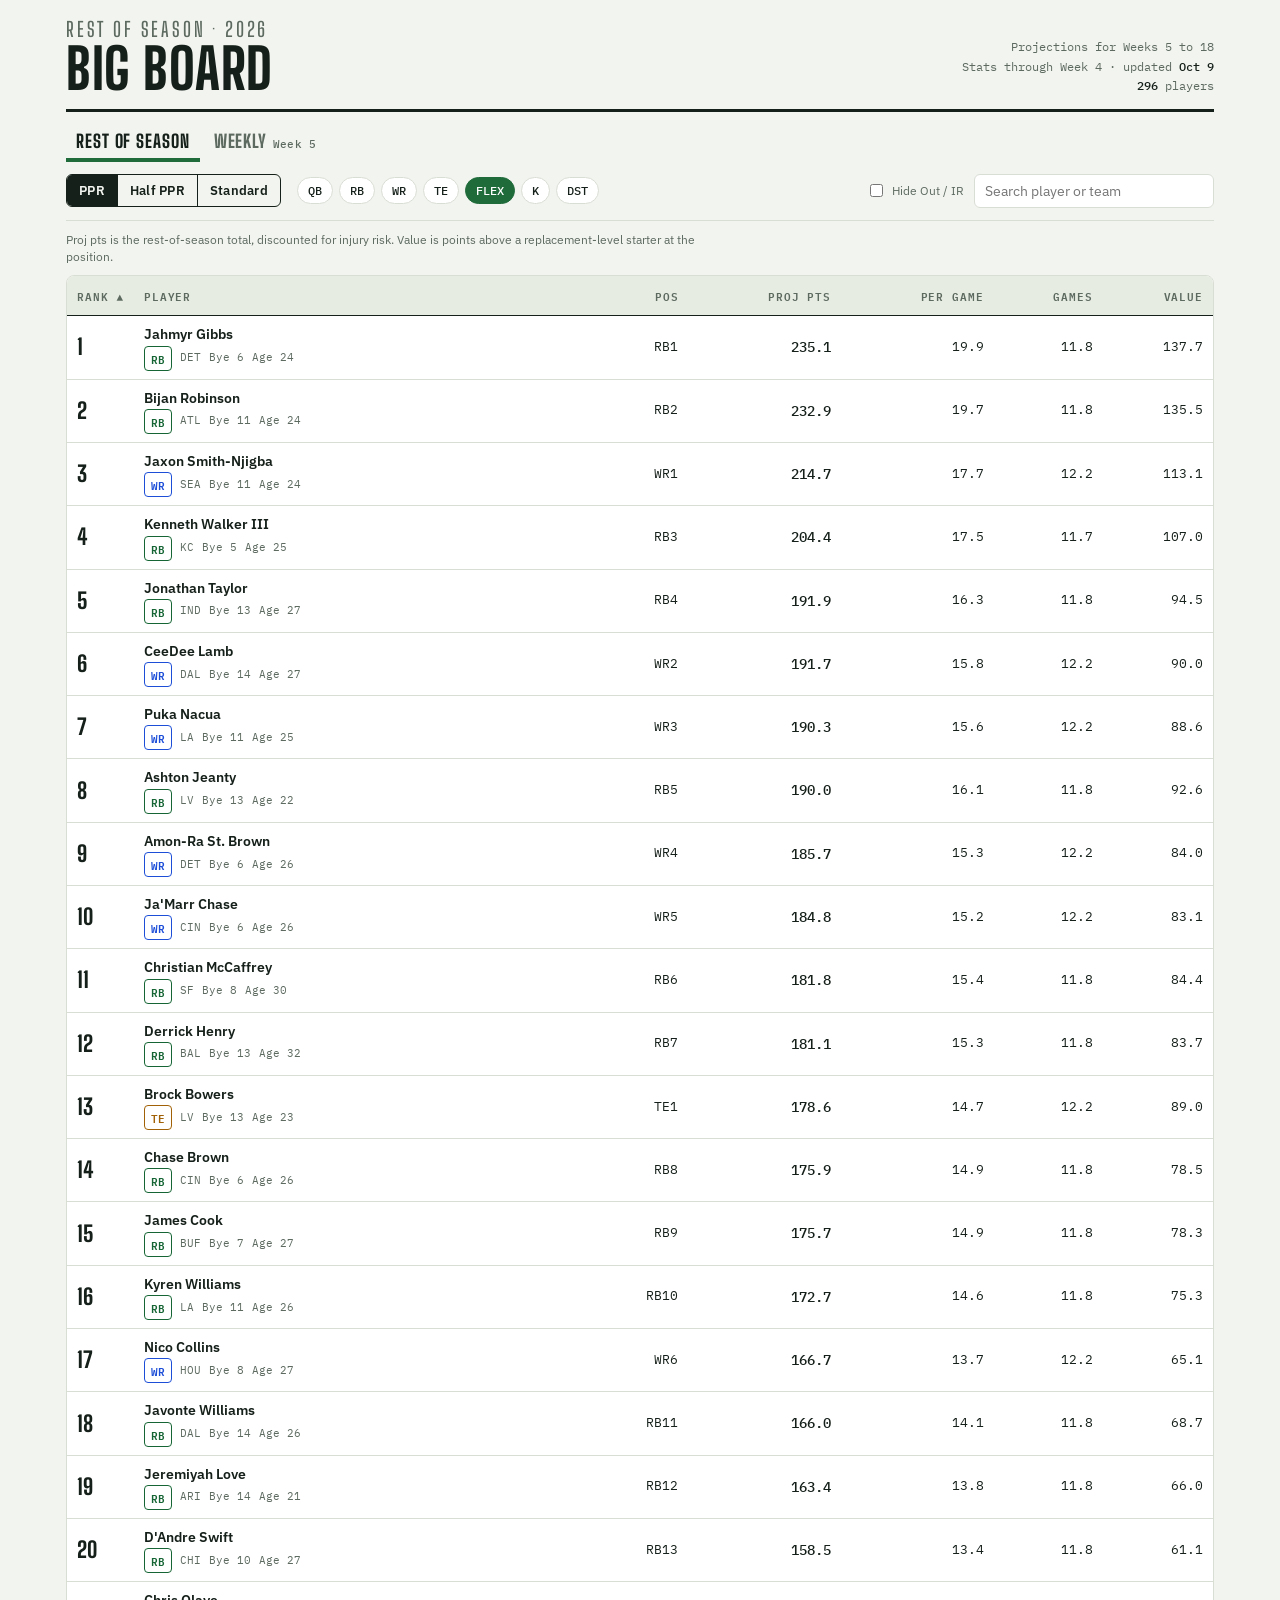
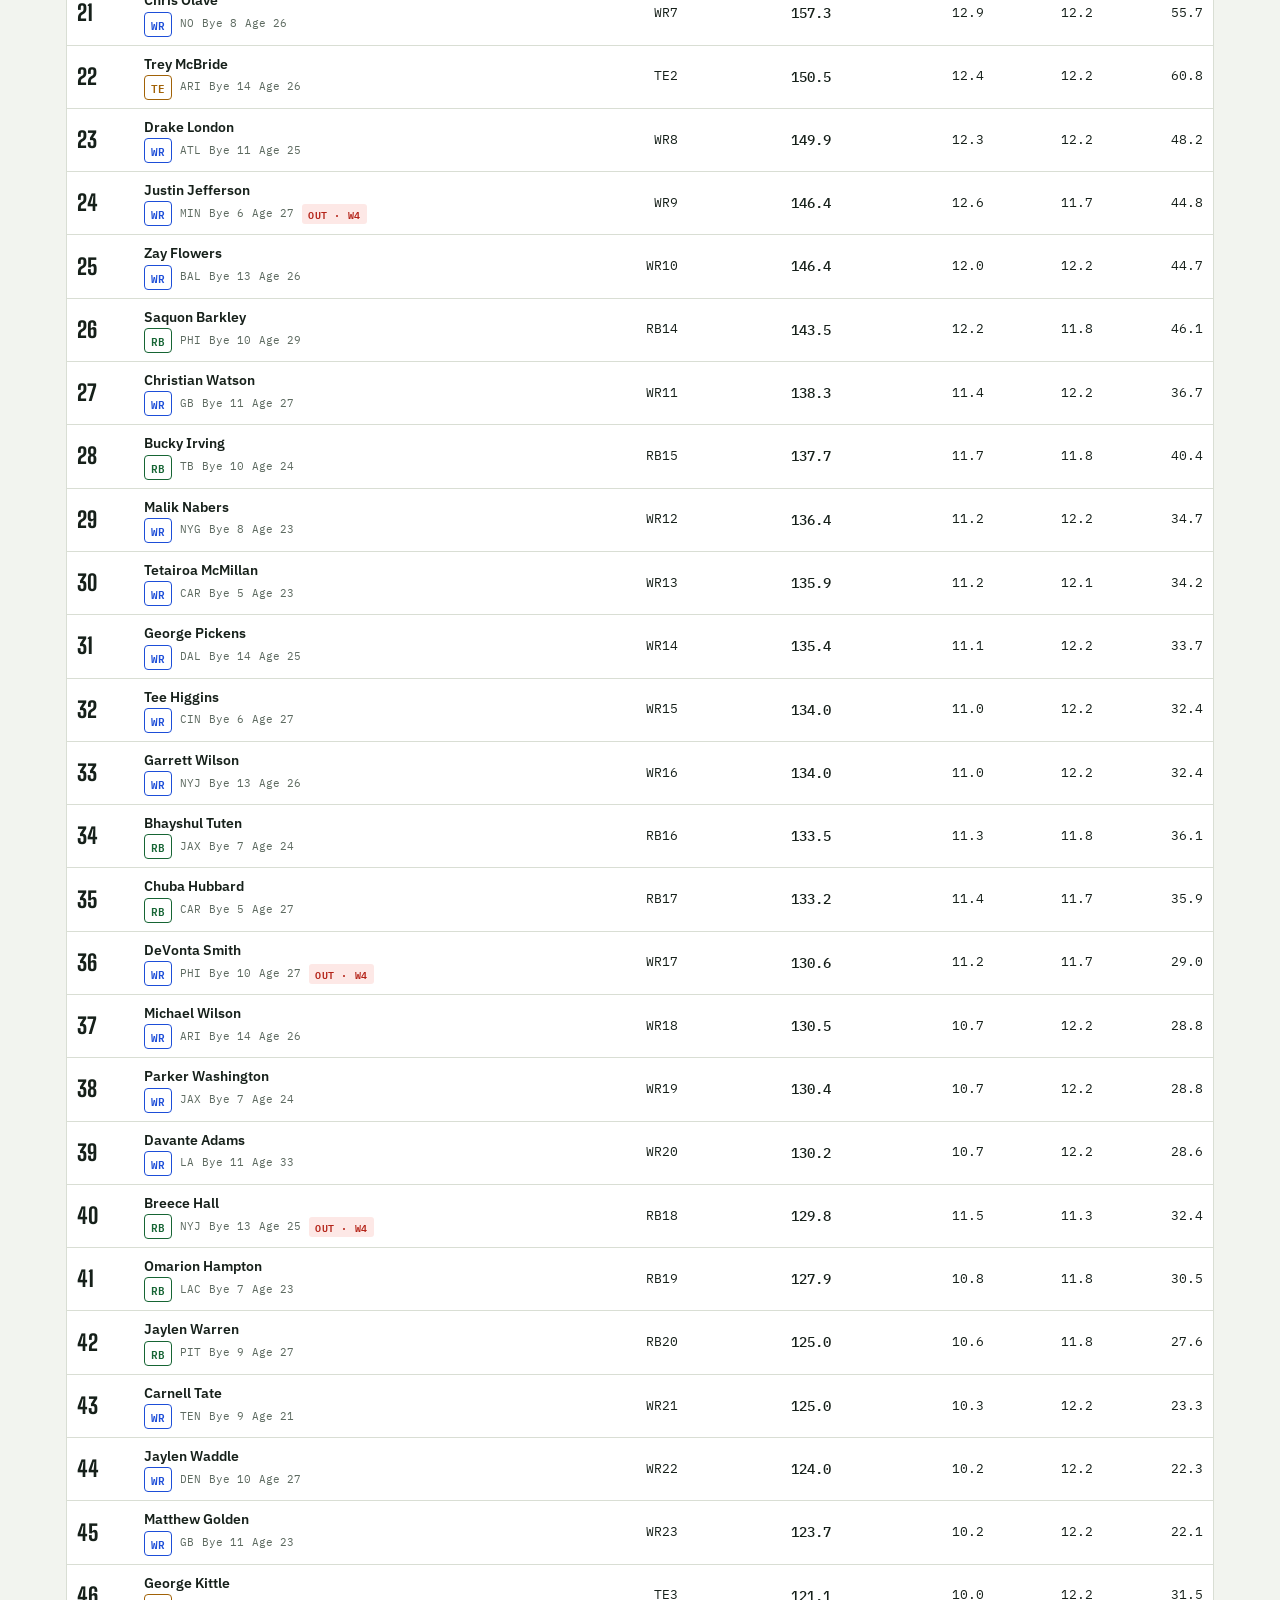
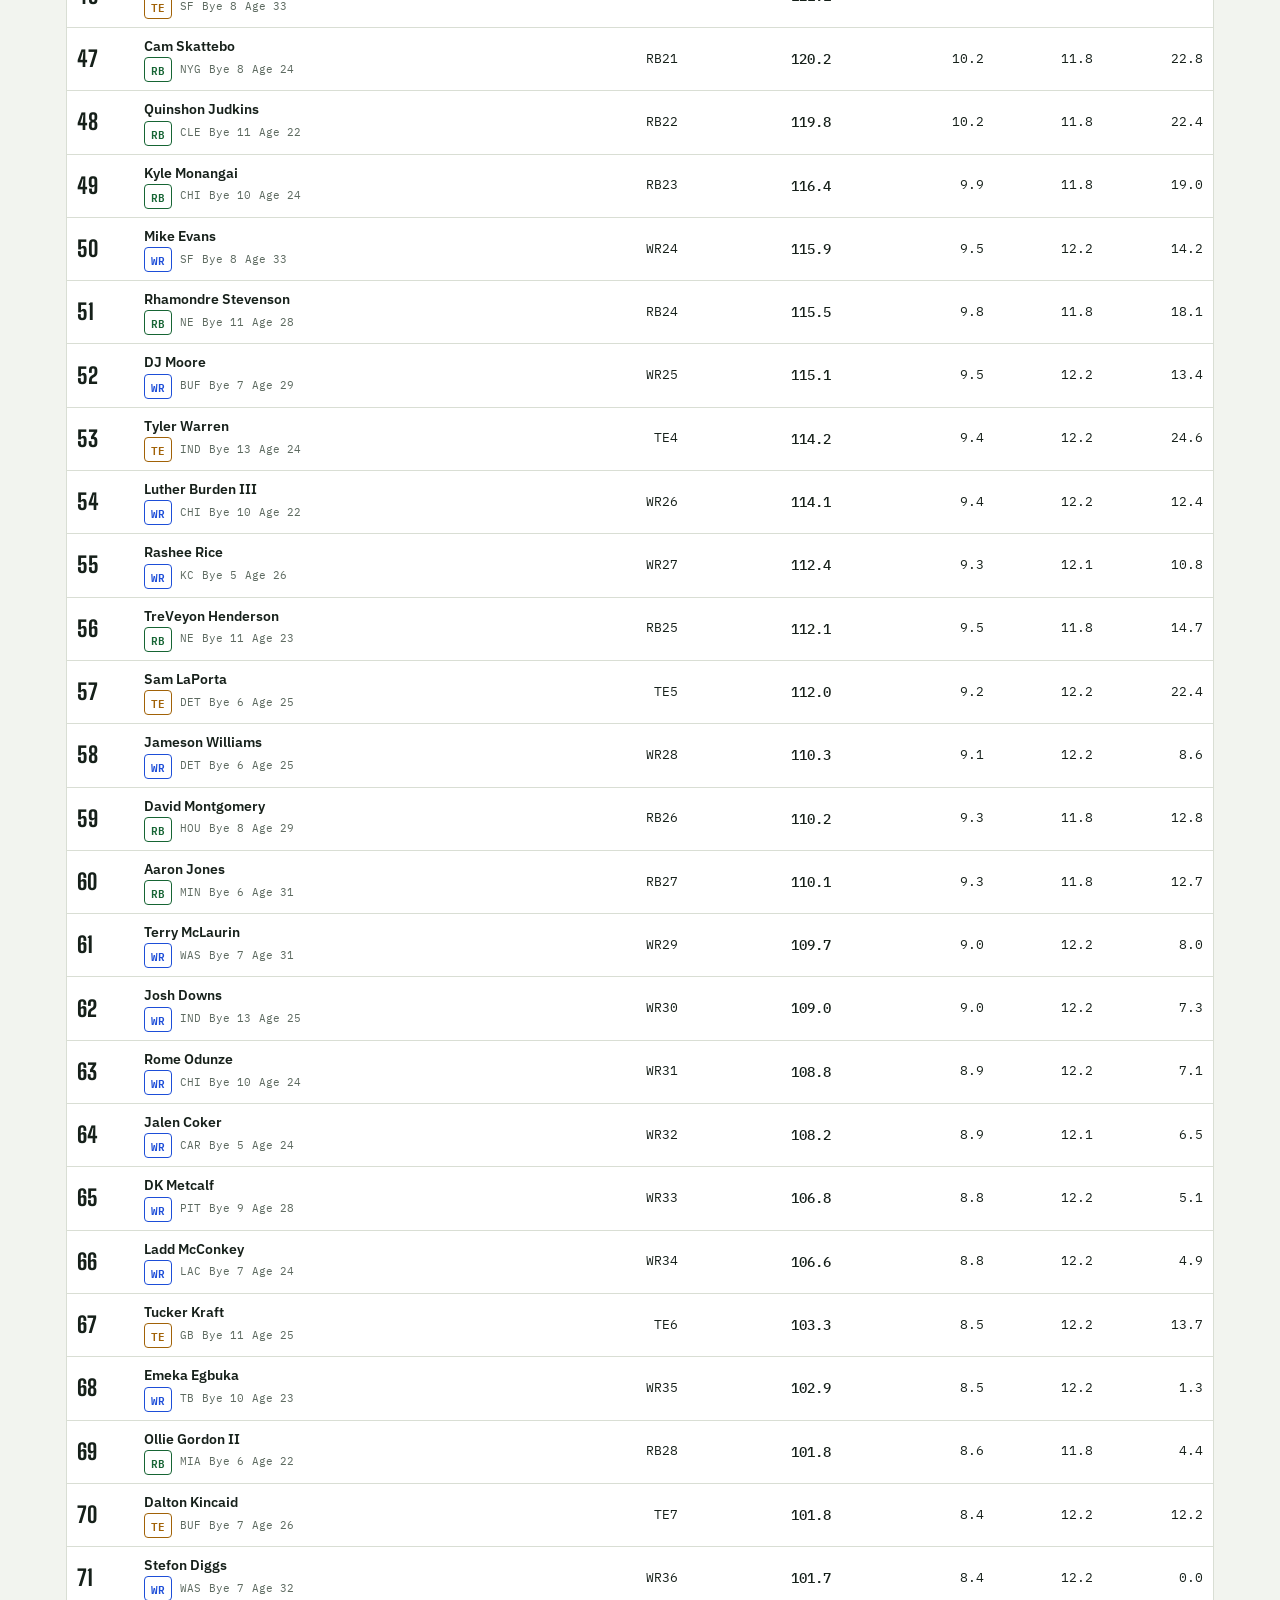
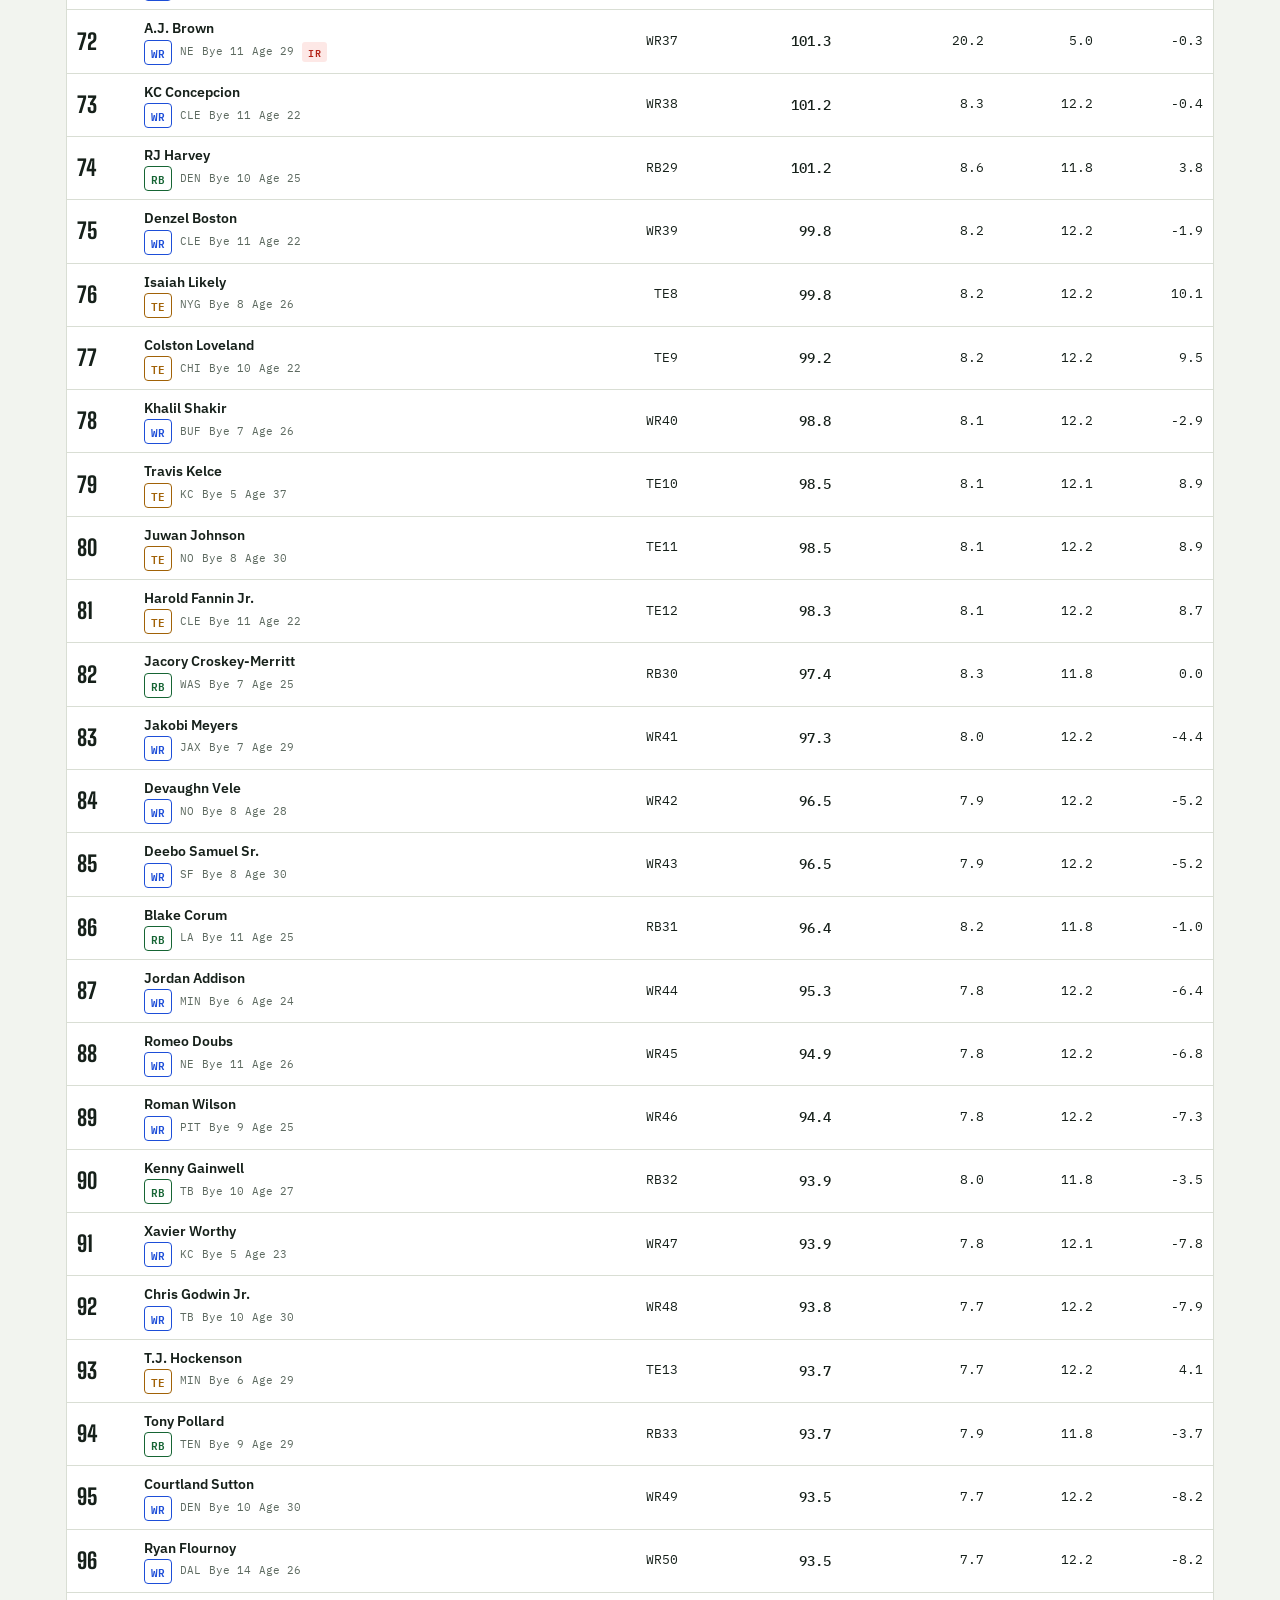
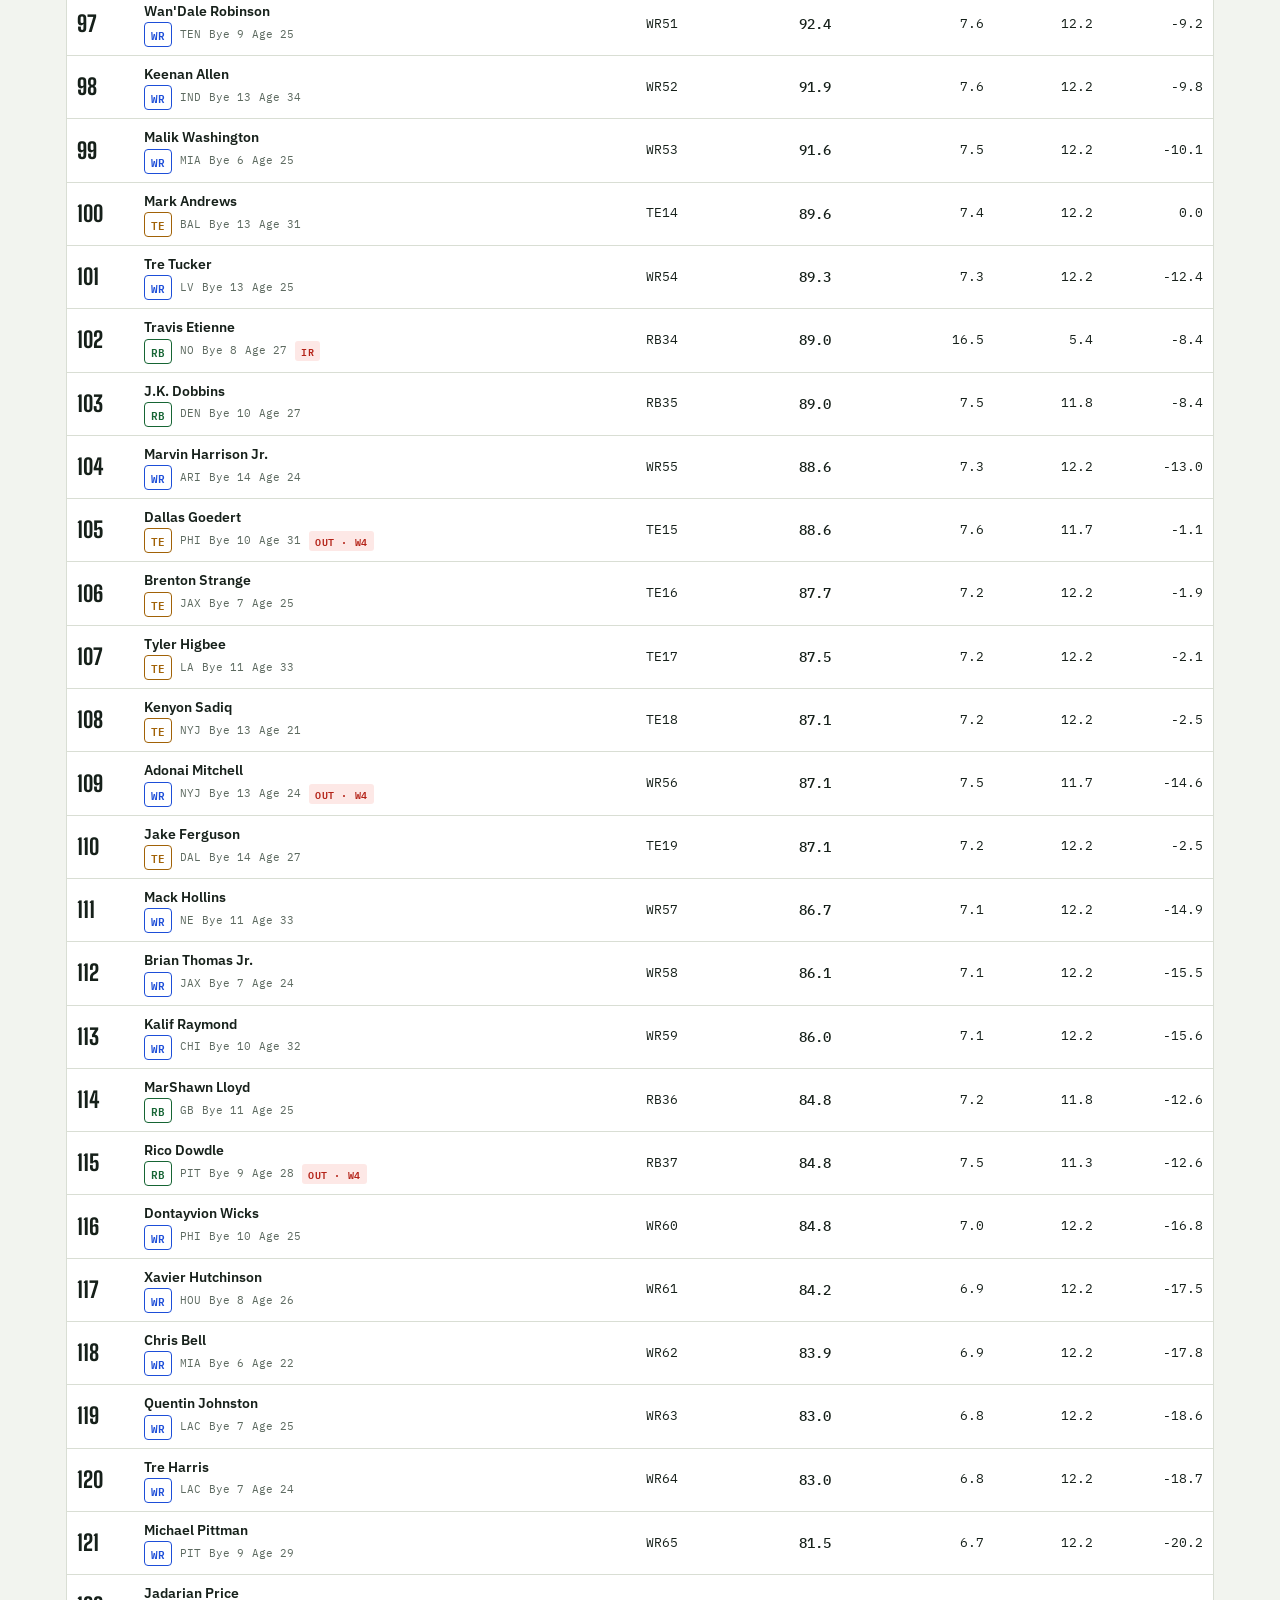
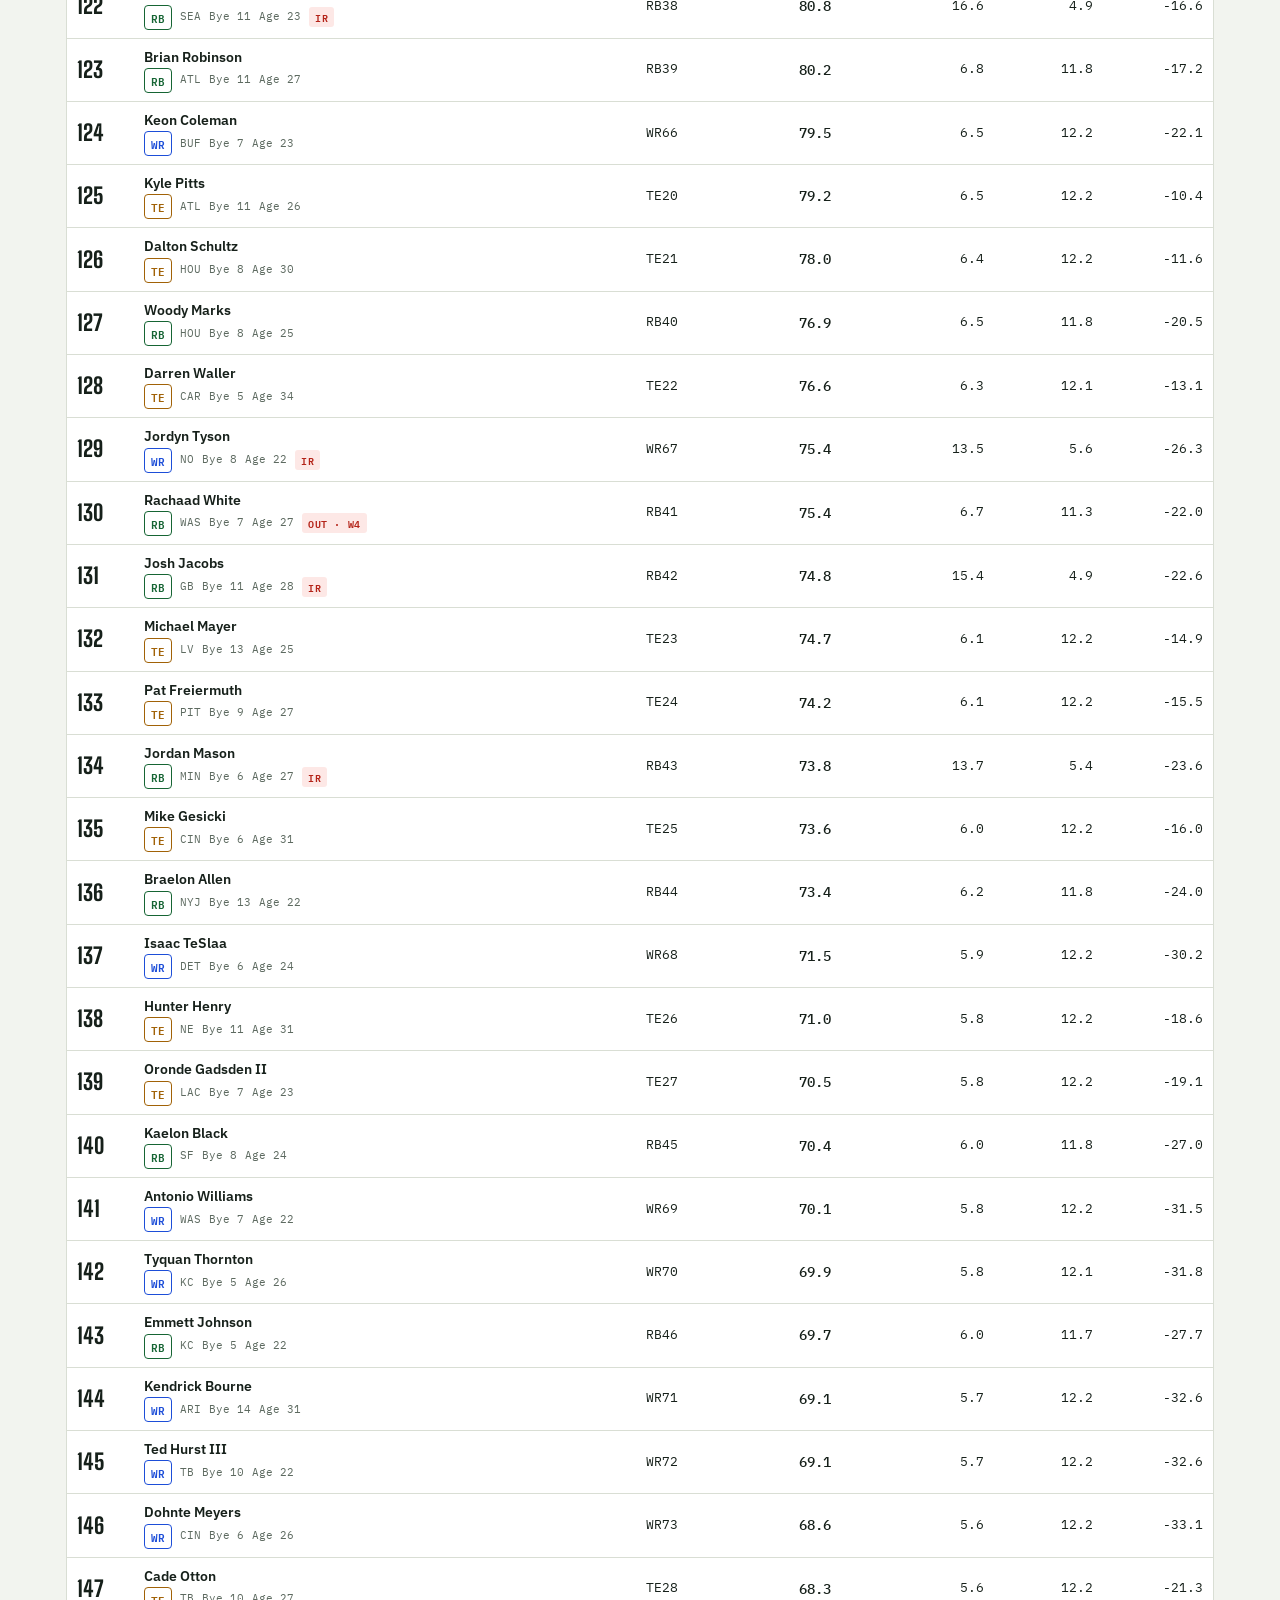
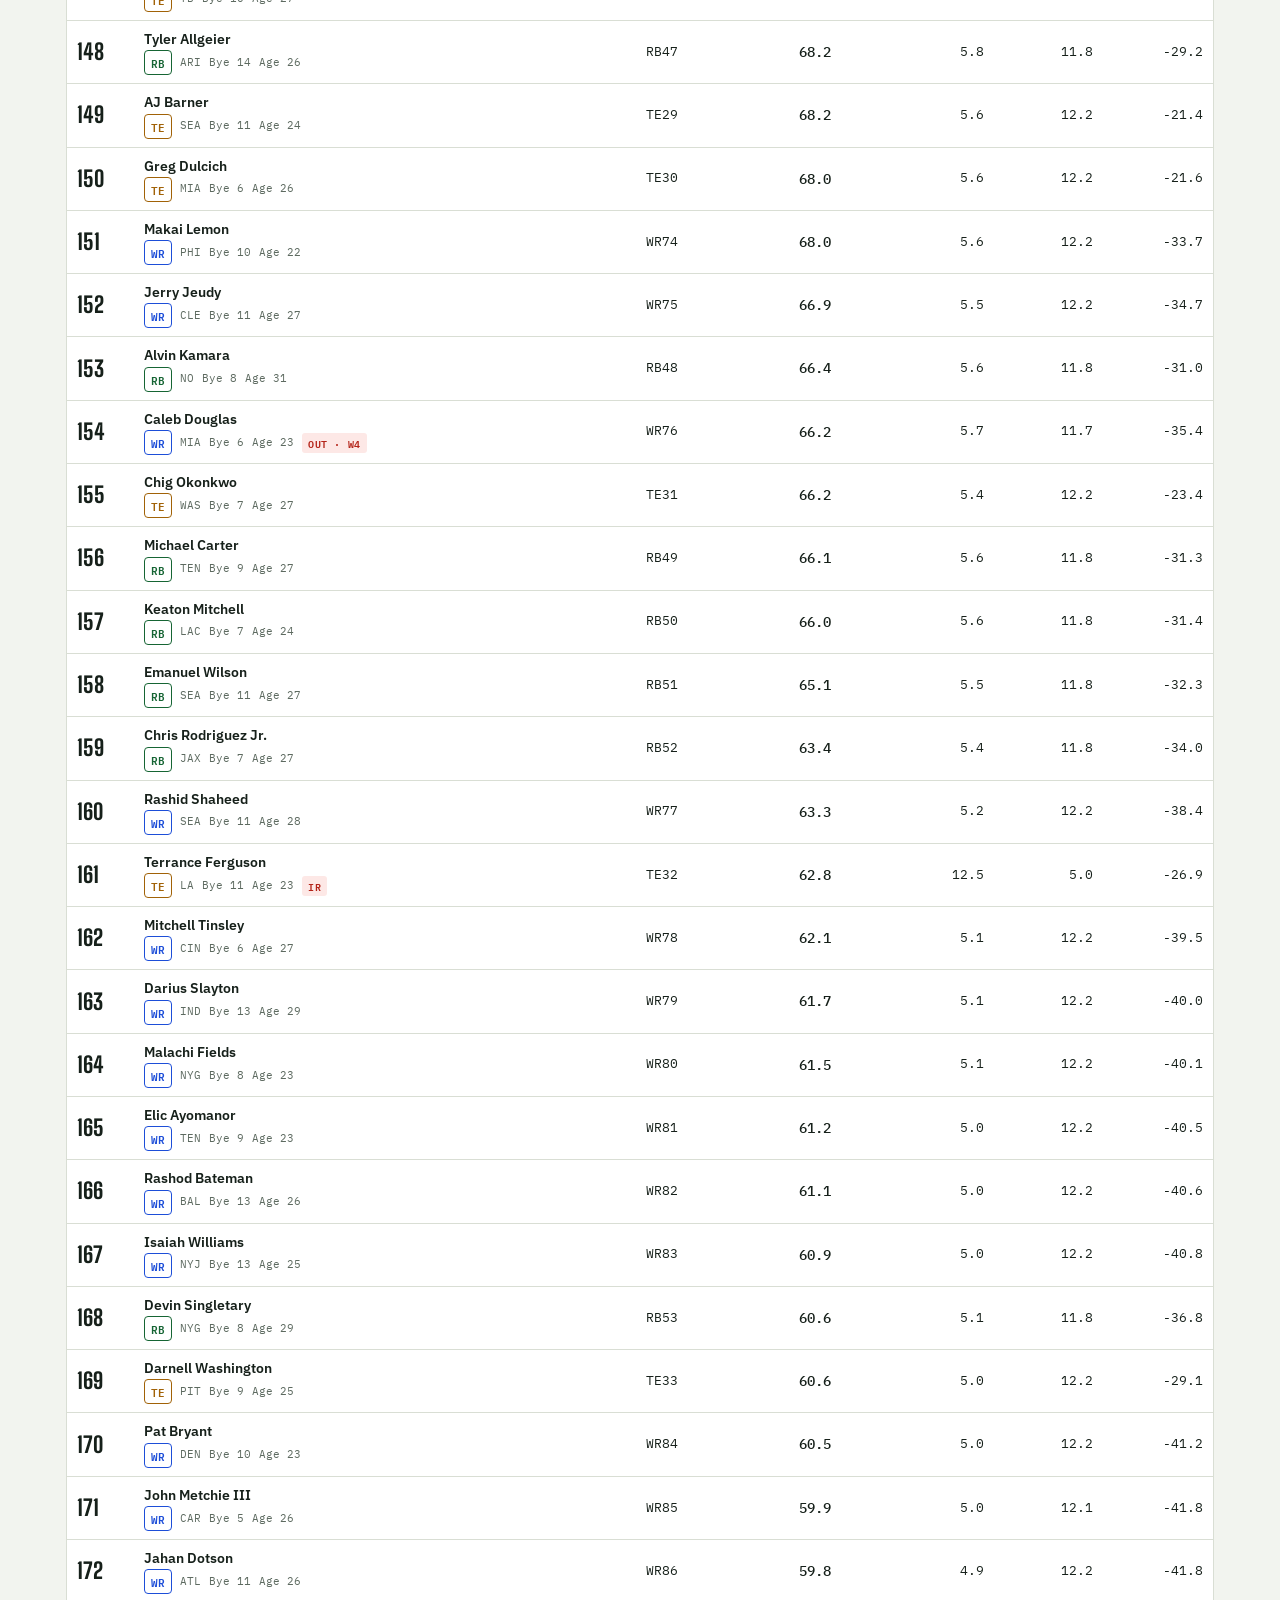
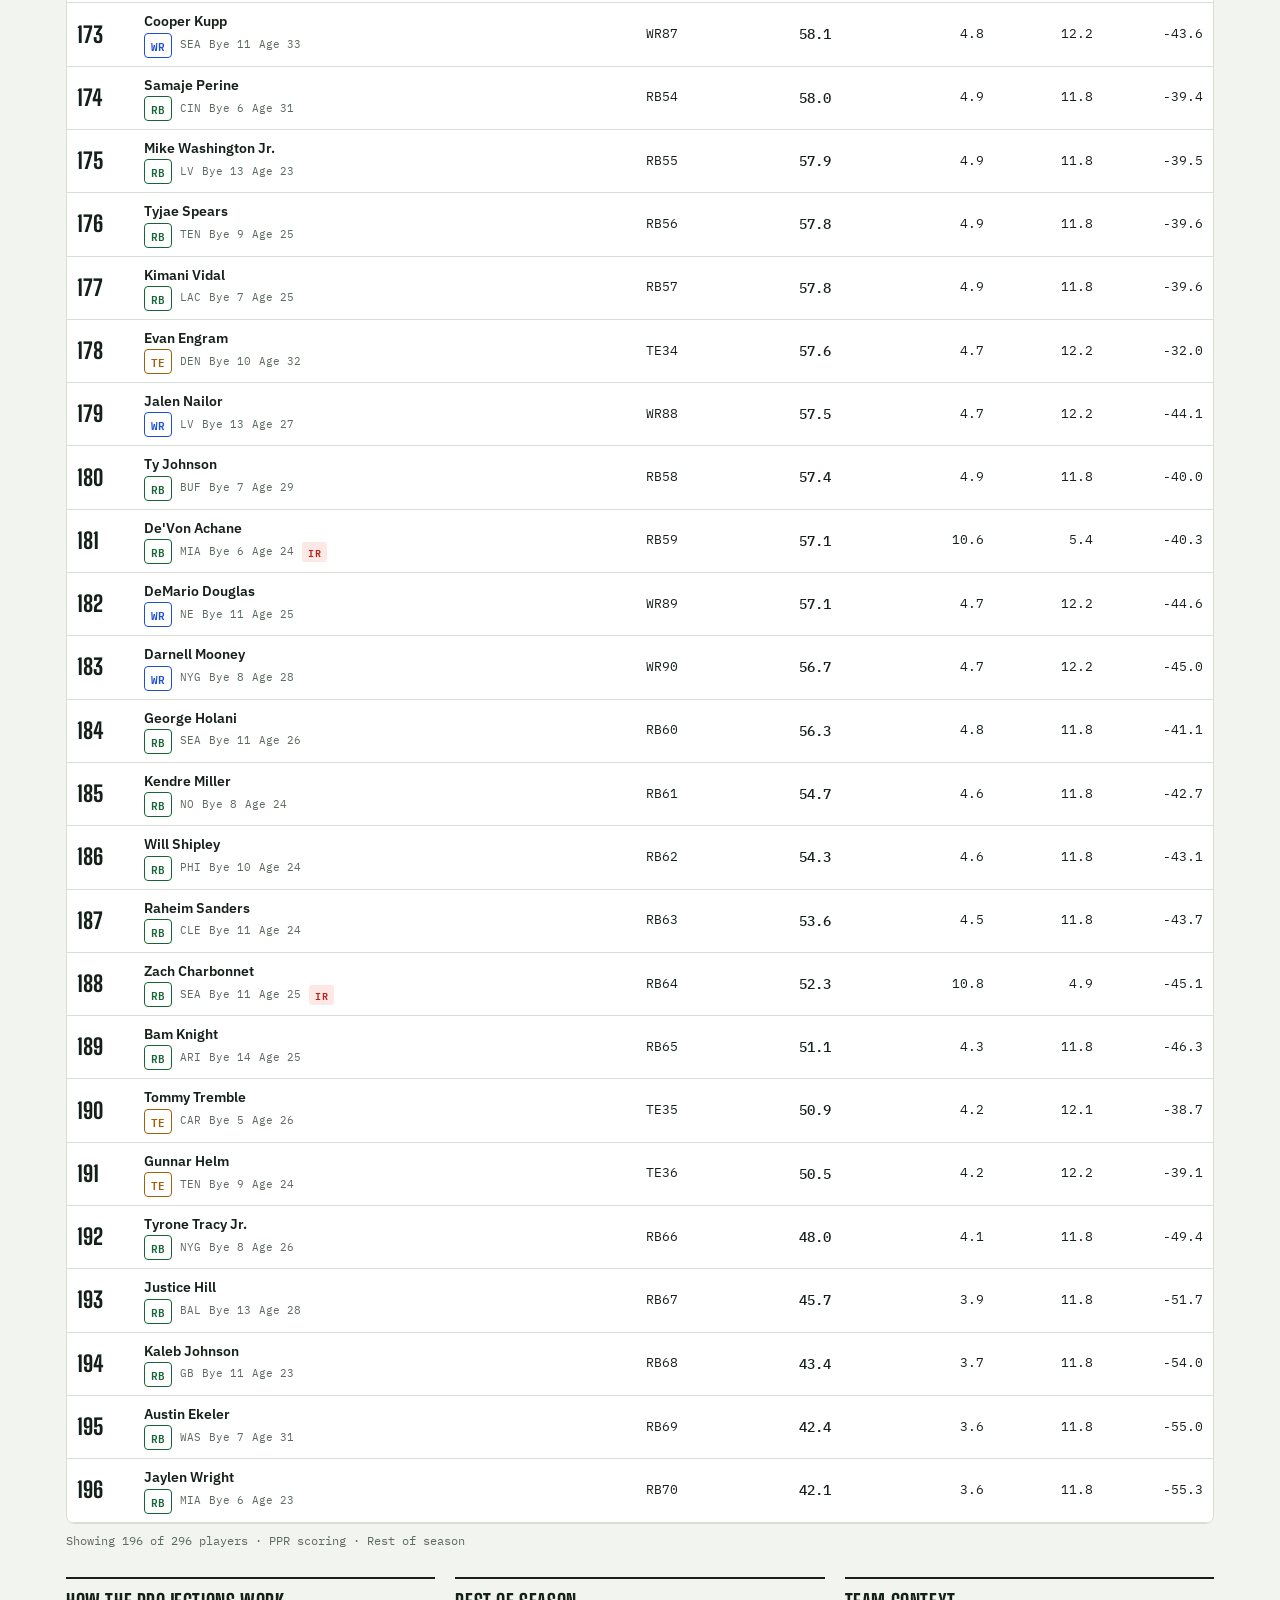
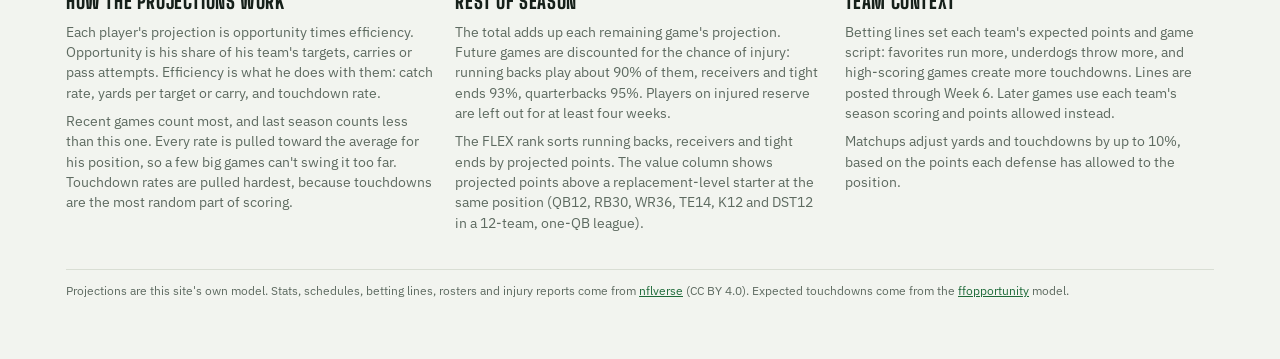
==== index.html @ bbc84915 "Lower tight end projections by 5% Scale each tight end's projected stat line by TE_SCALE (0.95), so " ====
<!doctype html>
<html lang="en">
<head>
<meta charset="utf-8">
<meta name="viewport" content="width=device-width,initial-scale=1,viewport-fit=cover">
<title>Big Board</title>
<link rel="preconnect" href="https://fonts.googleapis.com">
<link rel="preconnect" href="https://fonts.gstatic.com" crossorigin>
<link rel="stylesheet" href="https://fonts.googleapis.com/css2?family=Big+Shoulders+Display:wght@600;800&family=IBM+Plex+Sans:wght@400;500;600&family=IBM+Plex+Mono:wght@400;500&display=swap">
<style>
/* Layout: a stadium-scoreboard header over one dense, sortable board; controls stick above the table */
:root{
  --bg:#f2f4ef; --surface:#ffffff; --line:#d9ded4; --fg:#16201a; --muted:#5d6a60;
  --accent:#1f6b3a; --accent-ink:#ffffff; --chalk:#e7ece2;
  --bad:#b42318; --warn:#a15c07; --badbg:#fde8e6; --warnbg:#fdf1dc;
  --pos-qb:#9d174d; --pos-rb:#166534; --pos-wr:#1d4ed8; --pos-te:#a16207; --pos-k:#475569; --pos-dst:#6b21a8;
  --display:"Big Shoulders Display","Arial Narrow",Impact,sans-serif;
  --body:"IBM Plex Sans",system-ui,-apple-system,"Segoe UI",sans-serif;
  --mono:"IBM Plex Mono",ui-monospace,Menlo,Consolas,monospace;
}
@media (prefers-color-scheme: dark){:root:not([data-theme="light"]){
  --bg:#0f1511; --surface:#161e18; --line:#2a352d; --fg:#e6ece5; --muted:#93a196;
  --accent:#4ade80; --accent-ink:#0b1a10; --chalk:#1d2720;
  --bad:#fca5a5; --warn:#fcd34d; --badbg:#3b1514; --warnbg:#33260b;
  --pos-qb:#f9a8d4; --pos-rb:#86efac; --pos-wr:#93c5fd; --pos-te:#fde047; --pos-k:#cbd5e1; --pos-dst:#d8b4fe;
  color-scheme:dark}}
:root[data-theme="dark"]{
  --bg:#0f1511; --surface:#161e18; --line:#2a352d; --fg:#e6ece5; --muted:#93a196;
  --accent:#4ade80; --accent-ink:#0b1a10; --chalk:#1d2720;
  --bad:#fca5a5; --warn:#fcd34d; --badbg:#3b1514; --warnbg:#33260b;
  --pos-qb:#f9a8d4; --pos-rb:#86efac; --pos-wr:#93c5fd; --pos-te:#fde047; --pos-k:#cbd5e1; --pos-dst:#d8b4fe;
  color-scheme:dark}
*{box-sizing:border-box}
body{background:var(--bg);color:var(--fg);font-family:var(--body);font-size:14px;line-height:1.45}
.wrap{max-width:1180px;margin:0 auto;padding-inline:16px;padding-block:20px 48px}
header.top{display:flex;flex-wrap:wrap;align-items:flex-end;justify-content:space-between;gap:12px 24px;padding-bottom:14px;border-bottom:3px solid var(--fg)}
h1{font-family:var(--display);font-weight:800;font-size:clamp(34px,6vw,56px);line-height:.9;letter-spacing:.01em;text-transform:uppercase;margin:0;text-wrap:balance}
h1 small{display:block;font-size:.36em;letter-spacing:.14em;color:var(--muted);font-weight:600;margin-bottom:6px}
.meta{font-family:var(--mono);font-size:12px;color:var(--muted);display:grid;gap:2px;text-align:right}
.meta b{color:var(--fg);font-weight:500}
.controls{position:sticky;top:env(safe-area-inset-top,0px);z-index:5;background:var(--bg);display:flex;flex-wrap:wrap;gap:10px 16px;align-items:center;padding-block:12px;border-bottom:1px solid var(--line)}
.seg{display:inline-flex;border:1.5px solid var(--fg);border-radius:6px;overflow:hidden}
.seg button{font:600 13px var(--body);background:transparent;color:var(--fg);border:0;padding:7px 12px;cursor:pointer;letter-spacing:.02em}
.seg button+button{border-left:1.5px solid var(--fg)}
.seg button[aria-pressed="true"]{background:var(--fg);color:var(--bg)}
.chips{display:flex;flex-wrap:wrap;gap:6px}
.chips button{font:500 12px var(--mono);background:var(--surface);color:var(--fg);border:1px solid var(--line);border-radius:999px;padding:5px 10px;cursor:pointer}
.chips button[aria-pressed="true"]{background:var(--accent);color:var(--accent-ink);border-color:var(--accent)}
.search{flex:1 1 180px;min-width:0;display:flex;gap:10px;align-items:center;justify-content:flex-end;flex-wrap:wrap}
.search input[type=search]{font:14px var(--body);padding:7px 10px;border:1px solid var(--line);border-radius:6px;background:var(--surface);color:var(--fg);width:100%;max-width:240px}
.search label{font-size:12px;color:var(--muted);display:flex;gap:6px;align-items:center;white-space:nowrap}
button:focus-visible,input:focus-visible,th:focus-visible{outline:2px solid var(--accent);outline-offset:2px}
.legend{font-size:12px;color:var(--muted);padding-block:10px;max-width:90ch;margin:0}
.tablebox{overflow-x:auto;background:var(--surface);border:1px solid var(--line);border-radius:8px}
table{width:100%;border-collapse:collapse;font-variant-numeric:tabular-nums;min-width:820px}
th{font:600 11px var(--mono);text-transform:uppercase;letter-spacing:.08em;color:var(--muted);text-align:right;padding:10px 10px;border-bottom:1.5px solid var(--fg);background:var(--chalk);position:sticky;top:0;user-select:none;white-space:nowrap}
th[data-k]{cursor:pointer}
th.l,td.l{text-align:left}
th[aria-sort="ascending"]::after{content:" ▲"} th[aria-sort="descending"]::after{content:" ▼"}
td{padding:8px 10px;border-bottom:1px solid var(--line);text-align:right;font-family:var(--mono);font-size:13px;white-space:nowrap}
tr:hover td{background:var(--chalk)}
td.rank{font-family:var(--display);font-weight:800;font-size:22px;line-height:1;text-align:left;width:52px}
td.player{font-family:var(--body);white-space:normal;min-width:190px}
.pname{font-weight:600;font-size:14px}
.psub{font-family:var(--mono);font-size:11px;color:var(--muted);display:flex;gap:8px;flex-wrap:wrap;align-items:center;margin-top:1px}
.pos{font:600 11px var(--mono);padding:2px 6px;border-radius:4px;border:1px solid currentColor}
.pos.QB{color:var(--pos-qb)}.pos.RB{color:var(--pos-rb)}.pos.WR{color:var(--pos-wr)}.pos.TE{color:var(--pos-te)}.pos.K{color:var(--pos-k)}.pos.DST{color:var(--pos-dst)}
.inj{font:600 10px var(--mono);text-transform:uppercase;letter-spacing:.06em;padding:1px 6px;border-radius:3px}
.inj.out{background:var(--badbg);color:var(--bad)} .inj.q{background:var(--warnbg);color:var(--warn)}
.proj{font-weight:500;color:var(--fg);font-size:14px}
.na{color:var(--muted)}
td.stat{font-size:12px;color:var(--muted);white-space:normal;min-width:220px}
td.range{width:190px}
.rbox{display:flex;align-items:center;gap:8px;justify-content:flex-end}
.rtxt{font-size:11px;color:var(--muted);min-width:64px}
.bar{position:relative;height:18px;width:110px;flex:none}
.bar .rail{position:absolute;left:0;right:0;top:8px;height:2px;background:var(--line)}
.bar .rng{position:absolute;top:6px;height:6px;background:var(--accent);opacity:.35;border-radius:3px}
.bar .tick{position:absolute;top:3px;width:2px;height:12px;margin-left:-1px;background:var(--accent)}
.empty{padding:28px;text-align:center;color:var(--muted);font-family:var(--body)}
.notes{margin-top:28px;display:grid;grid-template-columns:repeat(auto-fit,minmax(260px,1fr));gap:20px}
.notes section{min-width:0}
.notes h2{font-family:var(--display);font-weight:800;text-transform:uppercase;font-size:20px;letter-spacing:.03em;margin:0 0 6px;border-top:2px solid var(--fg);padding-top:8px}
.notes p{margin:0 0 8px;color:var(--muted);max-width:62ch}
.notes a,.credit a{color:var(--accent)}
.count{font-family:var(--mono);font-size:12px;color:var(--muted);padding-block:8px 0}
.credit{margin-top:28px;padding-top:12px;border-top:1px solid var(--line);font-size:12px;color:var(--muted)}
@media (max-width:640px){.meta{text-align:left}.search{justify-content:flex-start}.search input[type=search]{max-width:none}}
@media (prefers-reduced-motion:reduce){*{transition:none!important}}
.views{display:flex;gap:4px;padding-top:14px;flex-wrap:wrap}
.views button{font:800 18px var(--display);text-transform:uppercase;letter-spacing:.05em;background:transparent;color:var(--muted);border:0;border-bottom:4px solid transparent;padding:4px 10px 6px;cursor:pointer}
.views button[aria-selected="true"]{color:var(--fg);border-bottom-color:var(--accent)}
.views button .tag{font:500 11px var(--mono);letter-spacing:.02em;text-transform:none;margin-left:6px;color:var(--muted)}
.game{font:500 11px var(--mono);color:var(--muted)}
.gstat{font:600 10px var(--mono);text-transform:uppercase;letter-spacing:.06em;padding:1px 6px;border-radius:3px;background:var(--chalk);color:var(--muted)}
.gstat.up{background:transparent;border:1px solid var(--accent);color:var(--accent)}
.notice{font-size:13px;color:var(--muted);padding-block:10px 0;max-width:80ch;margin:0}
.notice b{color:var(--fg)}
</style>
<style>[hidden]{display:none!important}body{margin:0}</style>
</head>
<body>


<div class="wrap">
  <header class="top">
    <h1><small id="kicker"></small>Big Board</h1>
    <div class="meta" id="meta"></div>
  </header>

  <div class="views" role="tablist" aria-label="Ranking view">
    <button type="button" role="tab" id="v-ros" data-v="ros" aria-selected="true">Rest of Season</button>
    <button type="button" role="tab" id="v-wk" data-v="wk" aria-selected="false">Weekly<span class="tag" id="wkTag"></span></button>
  </div>

  <div class="controls" role="toolbar" aria-label="Ranking filters">
    <div class="seg" id="fmt" aria-label="Scoring format">
      <button type="button" data-f="ppr" aria-pressed="true">PPR</button>
      <button type="button" data-f="half" aria-pressed="false">Half PPR</button>
      <button type="button" data-f="std" aria-pressed="false">Standard</button>
    </div>
    <div class="chips" id="pos" aria-label="Position">
      <button type="button" data-p="QB" aria-pressed="false">QB</button>
      <button type="button" data-p="RB" aria-pressed="false">RB</button>
      <button type="button" data-p="WR" aria-pressed="false">WR</button>
      <button type="button" data-p="TE" aria-pressed="false">TE</button>
      <button type="button" data-p="FLEX" aria-pressed="true">FLEX</button>
      <button type="button" data-p="K" aria-pressed="false">K</button>
      <button type="button" data-p="DST" aria-pressed="false">DST</button>
    </div>
    <div class="search">
      <label for="hideInj"><input type="checkbox" id="hideInj"> Hide Out / IR</label>
      <input type="search" id="q" placeholder="Search player or team" aria-label="Search player or team">
    </div>
  </div>

  <p class="notice" id="notice" hidden></p>
  <p class="legend" id="legend"></p>

  <div class="tablebox">
    <table>
      <thead><tr id="head"></tr></thead>
      <tbody id="body"></tbody>
    </table>
  </div>
  <div class="count" id="count"></div>

  <div class="notes" id="notes-ros">
    <section>
      <h2>How the projections work</h2>
      <p>Each player's projection is opportunity times efficiency. Opportunity is his share of his team's targets, carries or pass attempts. Efficiency is what he does with them: catch rate, yards per target or carry, and touchdown rate.</p>
      <p>Recent games count most, and last season counts less than this one. Every rate is pulled toward the average for his position, so a few big games can't swing it too far. Touchdown rates are pulled hardest, because touchdowns are the most random part of scoring.</p>
    </section>
    <section>
      <h2>Rest of season</h2>
      <p>The total adds up each remaining game's projection. Future games are discounted for the chance of injury: running backs play about 90% of them, receivers and tight ends 93%, quarterbacks 95%. Players on injured reserve are left out for at least four weeks.</p>
      <p>The FLEX rank sorts running backs, receivers and tight ends by projected points. The value column shows projected points above a replacement-level starter at the same position (QB12, RB30, WR36, TE14, K12 and DST12 in a 12-team, one-QB league).</p>
    </section>
    <section>
      <h2>Team context</h2>
      <p>Betting lines set each team's expected points and game script: favorites run more, underdogs throw more, and high-scoring games create more touchdowns. <span id="lineNote"></span></p>
      <p>Matchups adjust yards and touchdowns by up to 10%, based on the points each defense has allowed to the position.</p>
    </section>
  </div>

  <div class="notes" id="notes-wk" hidden>
    <section>
      <h2>How the weekly rank is built</h2>
      <p>Weekly rankings are positional, the way start/sit decisions are made. Pick a position to see QB1, RB1 and so on, or FLEX to compare running backs, receivers and tight ends on one list.</p>
      <p>Projections assume the player suits up. Check the injury tag before you set your lineup. When a teammate is out, his share of targets and carries is spread across the players who are left.</p>
    </section>
    <section>
      <h2>Range</h2>
      <p>The bar shows the middle 60% of likely outcomes (20th to 80th percentile), and the tick marks the projection. It's based on how much the player's scoring has swung from game to game, blended with what's typical for his position.</p>
    </section>
    <section>
      <h2>Scoring</h2>
      <p>Offense: 0.04 per passing yard, 4 per passing TD, −2 per interception, 0.1 per rushing or receiving yard, 6 per rushing or receiving TD, −2 per fumble lost, and 1, 0.5 or 0 per catch.</p>
      <p>Kickers: 3 for a field goal under 40 yards, 4 from 40 to 49, 5 from 50 and up, 1 per extra point, −1 per miss. Defenses: 1 per sack, 2 per interception or fumble recovery, 6 per TD, 2 per safety, and 10 down to −4 for points allowed.</p>
    </section>
  </div>

  <p class="credit">Projections are this site's own model. Stats, schedules, betting lines, rosters and injury reports come from <a href="https://github.com/nflverse">nflverse</a> (CC BY 4.0). Expected touchdowns come from the <a href="https://github.com/ffverse/ffopportunity">ffopportunity</a> model.</p>
</div>

<script>
// BEGIN MODEL DATA
const ROS = [{"n":"Jahmyr Gibbs","p":"RB","t":"DET","b":6,"i":"","iw":null,"a":24,"f":{"ppr":{"pts":235.1,"pg":19.9,"gp":11.8,"v":137.7,"pr":1,"fx":1},"half":{"pts":214.0,"pg":18.1,"gp":11.8,"v":124.4,"pr":1,"fx":1},"std":{"pts":192.9,"pg":16.3,"gp":11.8,"v":109.6,"pr":1,"fx":1}}},{"n":"Bijan Robinson","p":"RB","t":"ATL","b":11,"i":"","iw":null,"a":24,"f":{"ppr":{"pts":232.9,"pg":19.7,"gp":11.8,"v":135.5,"pr":2,"fx":2},"half":{"pts":207.9,"pg":17.6,"gp":11.8,"v":118.3,"pr":2,"fx":2},"std":{"pts":185.5,"pg":15.7,"gp":11.8,"v":102.3,"pr":2,"fx":2}}},{"n":"Jaxon Smith-Njigba","p":"WR","t":"SEA","b":11,"i":"","iw":null,"a":24,"f":{"ppr":{"pts":214.7,"pg":17.7,"gp":12.2,"v":113.1,"pr":1,"fx":3},"half":{"pts":175.6,"pg":14.4,"gp":12.2,"v":91.8,"pr":1,"fx":5},"std":{"pts":136.6,"pg":11.2,"gp":12.2,"v":70.9,"pr":1,"fx":12}}},{"n":"Kenneth Walker III","p":"RB","t":"KC","b":5,"i":"","iw":null,"a":25,"f":{"ppr":{"pts":204.4,"pg":17.5,"gp":11.7,"v":107.0,"pr":3,"fx":4},"half":{"pts":190.3,"pg":16.3,"gp":11.7,"v":100.8,"pr":3,"fx":3},"std":{"pts":178.9,"pg":15.3,"gp":11.7,"v":95.6,"pr":3,"fx":3}}},{"n":"Jonathan Taylor","p":"RB","t":"IND","b":13,"i":"","iw":null,"a":27,"f":{"ppr":{"pts":191.9,"pg":16.3,"gp":11.8,"v":94.5,"pr":4,"fx":5},"half":{"pts":184.3,"pg":15.6,"gp":11.8,"v":94.7,"pr":4,"fx":4},"std":{"pts":171.4,"pg":14.5,"gp":11.8,"v":88.1,"pr":4,"fx":4}}},{"n":"Ashton Jeanty","p":"RB","t":"LV","b":13,"i":"","iw":null,"a":22,"f":{"ppr":{"pts":190.0,"pg":16.1,"gp":11.8,"v":92.6,"pr":5,"fx":8},"half":{"pts":170.2,"pg":14.4,"gp":11.8,"v":80.6,"pr":5,"fx":6},"std":{"pts":150.3,"pg":12.7,"gp":11.8,"v":67.1,"pr":6,"fx":6}}},{"n":"CeeDee Lamb","p":"WR","t":"DAL","b":14,"i":"","iw":null,"a":27,"f":{"ppr":{"pts":191.7,"pg":15.8,"gp":12.2,"v":90.0,"pr":2,"fx":6},"half":{"pts":157.0,"pg":12.9,"gp":12.2,"v":73.2,"pr":2,"fx":12},"std":{"pts":122.4,"pg":10.1,"gp":12.2,"v":56.7,"pr":2,"fx":15}}},{"n":"Brock Bowers","p":"TE","t":"LV","b":13,"i":"","iw":null,"a":23,"f":{"ppr":{"pts":178.6,"pg":14.7,"gp":12.2,"v":89.0,"pr":1,"fx":13},"half":{"pts":141.5,"pg":11.6,"gp":12.2,"v":70.4,"pr":1,"fx":19},"std":{"pts":104.4,"pg":8.6,"gp":12.2,"v":51.3,"pr":1,"fx":25}}},{"n":"Puka Nacua","p":"WR","t":"LA","b":11,"i":"","iw":null,"a":25,"f":{"ppr":{"pts":190.3,"pg":15.6,"gp":12.2,"v":88.6,"pr":3,"fx":7},"half":{"pts":156.2,"pg":12.8,"gp":12.2,"v":72.3,"pr":3,"fx":13},"std":{"pts":120.1,"pg":9.9,"gp":12.2,"v":54.4,"pr":3,"fx":16}}},{"n":"Christian McCaffrey","p":"RB","t":"SF","b":8,"i":"","iw":null,"a":30,"f":{"ppr":{"pts":181.8,"pg":15.4,"gp":11.8,"v":84.4,"pr":6,"fx":11},"half":{"pts":162.4,"pg":13.8,"gp":11.8,"v":72.9,"pr":7,"fx":8},"std":{"pts":149.3,"pg":12.6,"gp":11.8,"v":66.0,"pr":8,"fx":8}}},{"n":"Amon-Ra St. Brown","p":"WR","t":"DET","b":6,"i":"","iw":null,"a":26,"f":{"ppr":{"pts":185.7,"pg":15.3,"gp":12.2,"v":84.0,"pr":4,"fx":9},"half":{"pts":151.0,"pg":12.4,"gp":12.2,"v":67.1,"pr":4,"fx":15},"std":{"pts":116.3,"pg":9.6,"gp":12.2,"v":50.6,"pr":5,"fx":20}}},{"n":"Derrick Henry","p":"RB","t":"BAL","b":13,"i":"","iw":null,"a":32,"f":{"ppr":{"pts":181.1,"pg":15.3,"gp":11.8,"v":83.7,"pr":7,"fx":12},"half":{"pts":167.9,"pg":14.2,"gp":11.8,"v":78.4,"pr":6,"fx":7},"std":{"pts":154.6,"pg":13.1,"gp":11.8,"v":71.4,"pr":5,"fx":5}}},{"n":"Ja'Marr Chase","p":"WR","t":"CIN","b":6,"i":"","iw":null,"a":26,"f":{"ppr":{"pts":184.8,"pg":15.2,"gp":12.2,"v":83.1,"pr":5,"fx":10},"half":{"pts":150.0,"pg":12.3,"gp":12.2,"v":66.2,"pr":5,"fx":16},"std":{"pts":117.3,"pg":9.7,"gp":12.2,"v":51.7,"pr":4,"fx":18}}},{"n":"Chase Brown","p":"RB","t":"CIN","b":6,"i":"","iw":null,"a":26,"f":{"ppr":{"pts":175.9,"pg":14.9,"gp":11.8,"v":78.5,"pr":8,"fx":14},"half":{"pts":158.3,"pg":13.4,"gp":11.8,"v":68.8,"pr":10,"fx":11},"std":{"pts":141.0,"pg":12.0,"gp":11.8,"v":57.8,"pr":9,"fx":9}}},{"n":"James Cook","p":"RB","t":"BUF","b":7,"i":"","iw":null,"a":27,"f":{"ppr":{"pts":175.7,"pg":14.9,"gp":11.8,"v":78.3,"pr":9,"fx":15},"half":{"pts":162.2,"pg":13.7,"gp":11.8,"v":72.7,"pr":8,"fx":9},"std":{"pts":150.0,"pg":12.7,"gp":11.8,"v":66.8,"pr":7,"fx":7}}},{"n":"Kyren Williams","p":"RB","t":"LA","b":11,"i":"","iw":null,"a":26,"f":{"ppr":{"pts":172.7,"pg":14.6,"gp":11.8,"v":75.3,"pr":10,"fx":16},"half":{"pts":159.0,"pg":13.5,"gp":11.8,"v":69.5,"pr":9,"fx":10},"std":{"pts":139.6,"pg":11.8,"gp":11.8,"v":56.3,"pr":10,"fx":10}}},{"n":"Javonte Williams","p":"RB","t":"DAL","b":14,"i":"","iw":null,"a":26,"f":{"ppr":{"pts":166.0,"pg":14.1,"gp":11.8,"v":68.7,"pr":11,"fx":18},"half":{"pts":151.1,"pg":12.8,"gp":11.8,"v":61.5,"pr":11,"fx":14},"std":{"pts":136.9,"pg":11.6,"gp":11.8,"v":53.7,"pr":11,"fx":11}}},{"n":"Jeremiyah Love","p":"RB","t":"ARI","b":14,"i":"","iw":null,"a":21,"f":{"ppr":{"pts":163.4,"pg":13.8,"gp":11.8,"v":66.0,"pr":12,"fx":19},"half":{"pts":146.2,"pg":12.4,"gp":11.8,"v":56.6,"pr":13,"fx":18},"std":{"pts":129.0,"pg":10.9,"gp":11.8,"v":45.7,"pr":13,"fx":14}}},{"n":"Nico Collins","p":"WR","t":"HOU","b":8,"i":"","iw":null,"a":27,"f":{"ppr":{"pts":166.7,"pg":13.7,"gp":12.2,"v":65.1,"pr":6,"fx":17},"half":{"pts":137.4,"pg":11.3,"gp":12.2,"v":53.6,"pr":6,"fx":20},"std":{"pts":108.1,"pg":8.9,"gp":12.2,"v":42.5,"pr":6,"fx":22}}},{"n":"D'Andre Swift","p":"RB","t":"CHI","b":10,"i":"","iw":null,"a":27,"f":{"ppr":{"pts":158.5,"pg":13.4,"gp":11.8,"v":61.1,"pr":13,"fx":20},"half":{"pts":147.4,"pg":12.5,"gp":11.8,"v":57.9,"pr":12,"fx":17},"std":{"pts":133.8,"pg":11.3,"gp":11.8,"v":50.6,"pr":12,"fx":13}}},{"n":"Trey McBride","p":"TE","t":"ARI","b":14,"i":"","iw":null,"a":26,"f":{"ppr":{"pts":150.5,"pg":12.4,"gp":12.2,"v":60.8,"pr":2,"fx":22},"half":{"pts":120.4,"pg":9.9,"gp":12.2,"v":49.3,"pr":2,"fx":29},"std":{"pts":90.3,"pg":7.4,"gp":12.2,"v":37.2,"pr":2,"fx":39}}},{"n":"Chris Olave","p":"WR","t":"NO","b":8,"i":"","iw":null,"a":26,"f":{"ppr":{"pts":157.3,"pg":12.9,"gp":12.2,"v":55.7,"pr":7,"fx":21},"half":{"pts":128.9,"pg":10.6,"gp":12.2,"v":45.1,"pr":7,"fx":22},"std":{"pts":100.6,"pg":8.3,"gp":12.2,"v":34.9,"pr":7,"fx":29}}},{"n":"Drake London","p":"WR","t":"ATL","b":11,"i":"","iw":null,"a":25,"f":{"ppr":{"pts":149.9,"pg":12.3,"gp":12.2,"v":48.2,"pr":8,"fx":23},"half":{"pts":123.4,"pg":10.1,"gp":12.2,"v":39.5,"pr":8,"fx":25},"std":{"pts":96.9,"pg":8.0,"gp":12.2,"v":31.2,"pr":8,"fx":31}}},{"n":"Saquon Barkley","p":"RB","t":"PHI","b":10,"i":"","iw":null,"a":29,"f":{"ppr":{"pts":143.5,"pg":12.2,"gp":11.8,"v":46.1,"pr":14,"fx":26},"half":{"pts":129.5,"pg":11.0,"gp":11.8,"v":40.0,"pr":14,"fx":21},"std":{"pts":115.5,"pg":9.8,"gp":11.8,"v":32.3,"pr":16,"fx":21}}},{"n":"Justin Jefferson","p":"WR","t":"MIN","b":6,"i":"Out","iw":4,"a":27,"f":{"ppr":{"pts":146.4,"pg":12.6,"gp":11.7,"v":44.8,"pr":9,"fx":24},"half":{"pts":121.1,"pg":10.4,"gp":11.7,"v":37.2,"pr":10,"fx":27},"std":{"pts":95.7,"pg":8.2,"gp":11.7,"v":30.0,"pr":10,"fx":34}}},{"n":"Zay Flowers","p":"WR","t":"BAL","b":13,"i":"","iw":null,"a":26,"f":{"ppr":{"pts":146.4,"pg":12.0,"gp":12.2,"v":44.7,"pr":10,"fx":25},"half":{"pts":121.5,"pg":10.0,"gp":12.2,"v":37.7,"pr":9,"fx":26},"std":{"pts":96.6,"pg":7.9,"gp":12.2,"v":31.0,"pr":9,"fx":32}}},{"n":"Bucky Irving","p":"RB","t":"TB","b":10,"i":"","iw":null,"a":24,"f":{"ppr":{"pts":137.7,"pg":11.7,"gp":11.8,"v":40.4,"pr":15,"fx":28},"half":{"pts":125.7,"pg":10.6,"gp":11.8,"v":36.1,"pr":15,"fx":23},"std":{"pts":117.7,"pg":10.0,"gp":11.8,"v":34.4,"pr":14,"fx":17}}},{"n":"Christian Watson","p":"WR","t":"GB","b":11,"i":"","iw":null,"a":27,"f":{"ppr":{"pts":138.3,"pg":11.4,"gp":12.2,"v":36.7,"pr":11,"fx":27},"half":{"pts":113.8,"pg":9.4,"gp":12.2,"v":30.0,"pr":11,"fx":31},"std":{"pts":89.8,"pg":7.4,"gp":12.2,"v":24.2,"pr":11,"fx":40}}},{"n":"Bhayshul Tuten","p":"RB","t":"JAX","b":7,"i":"","iw":null,"a":24,"f":{"ppr":{"pts":133.5,"pg":11.3,"gp":11.8,"v":36.1,"pr":16,"fx":34},"half":{"pts":124.7,"pg":10.6,"gp":11.8,"v":35.1,"pr":16,"fx":24},"std":{"pts":116.3,"pg":9.9,"gp":11.8,"v":33.1,"pr":15,"fx":19}}},{"n":"Chuba Hubbard","p":"RB","t":"CAR","b":5,"i":"","iw":null,"a":27,"f":{"ppr":{"pts":133.2,"pg":11.4,"gp":11.7,"v":35.9,"pr":17,"fx":35},"half":{"pts":120.7,"pg":10.3,"gp":11.7,"v":31.1,"pr":17,"fx":28},"std":{"pts":106.6,"pg":9.1,"gp":11.7,"v":23.3,"pr":18,"fx":24}}},{"n":"Malik Nabers","p":"WR","t":"NYG","b":8,"i":"","iw":null,"a":23,"f":{"ppr":{"pts":136.4,"pg":11.2,"gp":12.2,"v":34.7,"pr":12,"fx":29},"half":{"pts":112.2,"pg":9.2,"gp":12.2,"v":28.4,"pr":12,"fx":33},"std":{"pts":88.0,"pg":7.2,"gp":12.2,"v":22.4,"pr":14,"fx":43}}},{"n":"Tetairoa McMillan","p":"WR","t":"CAR","b":5,"i":"","iw":null,"a":23,"f":{"ppr":{"pts":135.9,"pg":11.2,"gp":12.1,"v":34.2,"pr":13,"fx":30},"half":{"pts":112.2,"pg":9.3,"gp":12.1,"v":28.3,"pr":13,"fx":34},"std":{"pts":88.4,"pg":7.3,"gp":12.1,"v":22.8,"pr":12,"fx":41}}},{"n":"George Pickens","p":"WR","t":"DAL","b":14,"i":"","iw":null,"a":25,"f":{"ppr":{"pts":135.4,"pg":11.1,"gp":12.2,"v":33.7,"pr":14,"fx":31},"half":{"pts":111.6,"pg":9.2,"gp":12.2,"v":27.8,"pr":14,"fx":35},"std":{"pts":88.1,"pg":7.2,"gp":12.2,"v":22.5,"pr":13,"fx":42}}},{"n":"Breece Hall","p":"RB","t":"NYJ","b":13,"i":"Out","iw":4,"a":25,"f":{"ppr":{"pts":129.8,"pg":11.5,"gp":11.3,"v":32.4,"pr":18,"fx":40},"half":{"pts":120.3,"pg":10.6,"gp":11.3,"v":30.8,"pr":18,"fx":30},"std":{"pts":107.9,"pg":9.6,"gp":11.3,"v":24.7,"pr":17,"fx":23}}},{"n":"Tee Higgins","p":"WR","t":"CIN","b":6,"i":"","iw":null,"a":27,"f":{"ppr":{"pts":134.0,"pg":11.0,"gp":12.2,"v":32.4,"pr":15,"fx":32},"half":{"pts":109.7,"pg":9.0,"gp":12.2,"v":25.8,"pr":15,"fx":38},"std":{"pts":85.5,"pg":7.0,"gp":12.2,"v":19.9,"pr":16,"fx":45}}},{"n":"Garrett Wilson","p":"WR","t":"NYJ","b":13,"i":"","iw":null,"a":26,"f":{"ppr":{"pts":134.0,"pg":11.0,"gp":12.2,"v":32.4,"pr":16,"fx":33},"half":{"pts":109.6,"pg":9.0,"gp":12.2,"v":25.7,"pr":16,"fx":39},"std":{"pts":86.4,"pg":7.1,"gp":12.2,"v":20.7,"pr":15,"fx":44}}},{"n":"George Kittle","p":"TE","t":"SF","b":8,"i":"","iw":null,"a":33,"f":{"ppr":{"pts":121.1,"pg":10.0,"gp":12.2,"v":31.5,"pr":3,"fx":46},"half":{"pts":96.6,"pg":7.9,"gp":12.2,"v":25.6,"pr":3,"fx":53},"std":{"pts":72.2,"pg":5.9,"gp":12.2,"v":19.1,"pr":3,"fx":63}}},{"n":"Omarion Hampton","p":"RB","t":"LAC","b":7,"i":"","iw":null,"a":23,"f":{"ppr":{"pts":127.9,"pg":10.8,"gp":11.8,"v":30.5,"pr":19,"fx":41},"half":{"pts":110.8,"pg":9.4,"gp":11.8,"v":21.3,"pr":20,"fx":36},"std":{"pts":103.2,"pg":8.7,"gp":11.8,"v":20.0,"pr":19,"fx":26}}},{"n":"Will Reichard","p":"K","t":"MIN","b":6,"i":"","iw":null,"a":25,"f":{"ppr":{"pts":137.2,"pg":10.7,"gp":12.9,"v":29.2,"pr":1,"fx":null},"half":{"pts":137.2,"pg":10.7,"gp":12.9,"v":29.2,"pr":1,"fx":null},"std":{"pts":137.2,"pg":10.7,"gp":12.9,"v":29.2,"pr":1,"fx":null}}},{"n":"DeVonta Smith","p":"WR","t":"PHI","b":10,"i":"Out","iw":4,"a":27,"f":{"ppr":{"pts":130.6,"pg":11.2,"gp":11.7,"v":29.0,"pr":17,"fx":36},"half":{"pts":108.4,"pg":9.3,"gp":11.7,"v":24.5,"pr":17,"fx":41},"std":{"pts":84.6,"pg":7.3,"gp":11.7,"v":19.0,"pr":19,"fx":48}}},{"n":"Michael Wilson","p":"WR","t":"ARI","b":14,"i":"","iw":null,"a":26,"f":{"ppr":{"pts":130.5,"pg":10.7,"gp":12.2,"v":28.8,"pr":18,"fx":37},"half":{"pts":106.7,"pg":8.8,"gp":12.2,"v":22.8,"pr":19,"fx":44},"std":{"pts":82.8,"pg":6.8,"gp":12.2,"v":17.2,"pr":20,"fx":52}}},{"n":"Parker Washington","p":"WR","t":"JAX","b":7,"i":"","iw":null,"a":24,"f":{"ppr":{"pts":130.4,"pg":10.7,"gp":12.2,"v":28.8,"pr":19,"fx":38},"half":{"pts":108.0,"pg":8.9,"gp":12.2,"v":24.1,"pr":18,"fx":42},"std":{"pts":84.9,"pg":7.0,"gp":12.2,"v":19.3,"pr":17,"fx":46}}},{"n":"Davante Adams","p":"WR","t":"LA","b":11,"i":"","iw":null,"a":33,"f":{"ppr":{"pts":130.2,"pg":10.7,"gp":12.2,"v":28.6,"pr":20,"fx":39},"half":{"pts":106.7,"pg":8.8,"gp":12.2,"v":22.8,"pr":20,"fx":45},"std":{"pts":84.8,"pg":7.0,"gp":12.2,"v":19.2,"pr":18,"fx":47}}},{"n":"Jaylen Warren","p":"RB","t":"PIT","b":9,"i":"","iw":null,"a":27,"f":{"ppr":{"pts":125.0,"pg":10.6,"gp":11.8,"v":27.6,"pr":20,"fx":42},"half":{"pts":113.7,"pg":9.6,"gp":11.8,"v":24.1,"pr":19,"fx":32},"std":{"pts":102.5,"pg":8.7,"gp":11.8,"v":19.2,"pr":20,"fx":27}}},{"n":"Vikings D/ST","p":"DST","t":"MIN","b":6,"i":"","iw":null,"a":null,"f":{"ppr":{"pts":104.0,"pg":8.0,"gp":13.0,"v":25.7,"pr":1,"fx":null},"half":{"pts":104.0,"pg":8.0,"gp":13.0,"v":25.7,"pr":1,"fx":null},"std":{"pts":104.0,"pg":8.0,"gp":13.0,"v":25.7,"pr":1,"fx":null}}},{"n":"Tyler Warren","p":"TE","t":"IND","b":13,"i":"","iw":null,"a":24,"f":{"ppr":{"pts":114.2,"pg":9.4,"gp":12.2,"v":24.6,"pr":4,"fx":53},"half":{"pts":90.5,"pg":7.4,"gp":12.2,"v":19.5,"pr":4,"fx":60},"std":{"pts":66.8,"pg":5.5,"gp":12.2,"v":13.7,"pr":4,"fx":74}}},{"n":"Josh Allen","p":"QB","t":"BUF","b":7,"i":"","iw":null,"a":30,"f":{"ppr":{"pts":226.6,"pg":18.3,"gp":12.4,"v":23.5,"pr":1,"fx":null},"half":{"pts":226.6,"pg":18.3,"gp":12.4,"v":23.5,"pr":1,"fx":null},"std":{"pts":226.6,"pg":18.3,"gp":12.4,"v":23.5,"pr":1,"fx":null}}},{"n":"Carnell Tate","p":"WR","t":"TEN","b":9,"i":"","iw":null,"a":21,"f":{"ppr":{"pts":125.0,"pg":10.3,"gp":12.2,"v":23.3,"pr":21,"fx":43},"half":{"pts":103.5,"pg":8.5,"gp":12.2,"v":19.7,"pr":21,"fx":47},"std":{"pts":80.7,"pg":6.6,"gp":12.2,"v":15.1,"pr":22,"fx":54}}},{"n":"Cam Skattebo","p":"RB","t":"NYG","b":8,"i":"","iw":null,"a":24,"f":{"ppr":{"pts":120.2,"pg":10.2,"gp":11.8,"v":22.8,"pr":21,"fx":47},"half":{"pts":108.6,"pg":9.2,"gp":11.8,"v":19.0,"pr":22,"fx":40},"std":{"pts":101.5,"pg":8.6,"gp":11.8,"v":18.3,"pr":21,"fx":28}}},{"n":"Quinshon Judkins","p":"RB","t":"CLE","b":11,"i":"","iw":null,"a":22,"f":{"ppr":{"pts":119.8,"pg":10.2,"gp":11.8,"v":22.4,"pr":22,"fx":48},"half":{"pts":110.1,"pg":9.3,"gp":11.8,"v":20.5,"pr":21,"fx":37},"std":{"pts":96.4,"pg":8.2,"gp":11.8,"v":13.2,"pr":23,"fx":33}}},{"n":"Sam LaPorta","p":"TE","t":"DET","b":6,"i":"","iw":null,"a":25,"f":{"ppr":{"pts":112.0,"pg":9.2,"gp":12.2,"v":22.4,"pr":5,"fx":57},"half":{"pts":89.0,"pg":7.3,"gp":12.2,"v":17.9,"pr":5,"fx":66},"std":{"pts":66.5,"pg":5.5,"gp":12.2,"v":13.4,"pr":5,"fx":75}}},{"n":"Jaylen Waddle","p":"WR","t":"DEN","b":10,"i":"","iw":null,"a":27,"f":{"ppr":{"pts":124.0,"pg":10.2,"gp":12.2,"v":22.3,"pr":22,"fx":44},"half":{"pts":101.8,"pg":8.4,"gp":12.2,"v":17.9,"pr":23,"fx":51},"std":{"pts":80.0,"pg":6.6,"gp":12.2,"v":14.4,"pr":23,"fx":55}}},{"n":"Matthew Golden","p":"WR","t":"GB","b":11,"i":"","iw":null,"a":23,"f":{"ppr":{"pts":123.7,"pg":10.2,"gp":12.2,"v":22.1,"pr":23,"fx":45},"half":{"pts":102.8,"pg":8.5,"gp":12.2,"v":18.9,"pr":22,"fx":48},"std":{"pts":81.8,"pg":6.7,"gp":12.2,"v":16.2,"pr":21,"fx":53}}},{"n":"Kyle Monangai","p":"RB","t":"CHI","b":10,"i":"","iw":null,"a":24,"f":{"ppr":{"pts":116.4,"pg":9.9,"gp":11.8,"v":19.0,"pr":23,"fx":49},"half":{"pts":107.5,"pg":9.1,"gp":11.8,"v":17.9,"pr":23,"fx":43},"std":{"pts":96.9,"pg":8.2,"gp":11.8,"v":13.6,"pr":22,"fx":30}}},{"n":"Rhamondre Stevenson","p":"RB","t":"NE","b":11,"i":"","iw":null,"a":28,"f":{"ppr":{"pts":115.5,"pg":9.8,"gp":11.8,"v":18.1,"pr":24,"fx":51},"half":{"pts":104.1,"pg":8.8,"gp":11.8,"v":14.5,"pr":24,"fx":46},"std":{"pts":93.6,"pg":7.9,"gp":11.8,"v":10.3,"pr":24,"fx":35}}},{"n":"Spencer Shrader","p":"K","t":"IND","b":13,"i":"","iw":null,"a":27,"f":{"ppr":{"pts":123.5,"pg":9.6,"gp":12.9,"v":15.5,"pr":2,"fx":null},"half":{"pts":123.5,"pg":9.6,"gp":12.9,"v":15.5,"pr":2,"fx":null},"std":{"pts":123.5,"pg":9.6,"gp":12.9,"v":15.5,"pr":2,"fx":null}}},{"n":"TreVeyon Henderson","p":"RB","t":"NE","b":11,"i":"","iw":null,"a":23,"f":{"ppr":{"pts":112.1,"pg":9.5,"gp":11.8,"v":14.7,"pr":25,"fx":56},"half":{"pts":102.3,"pg":8.7,"gp":11.8,"v":12.8,"pr":26,"fx":50},"std":{"pts":92.7,"pg":7.9,"gp":11.8,"v":9.5,"pr":25,"fx":36}}},{"n":"Mike Evans","p":"WR","t":"SF","b":8,"i":"","iw":null,"a":33,"f":{"ppr":{"pts":115.9,"pg":9.5,"gp":12.2,"v":14.2,"pr":24,"fx":50},"half":{"pts":96.0,"pg":7.9,"gp":12.2,"v":12.2,"pr":24,"fx":54},"std":{"pts":75.2,"pg":6.2,"gp":12.2,"v":9.5,"pr":25,"fx":60}}},{"n":"Brandon Aubrey","p":"K","t":"DAL","b":14,"i":"","iw":null,"a":31,"f":{"ppr":{"pts":122.2,"pg":9.5,"gp":12.9,"v":14.1,"pr":3,"fx":null},"half":{"pts":122.2,"pg":9.5,"gp":12.9,"v":14.1,"pr":3,"fx":null},"std":{"pts":122.2,"pg":9.5,"gp":12.9,"v":14.1,"pr":3,"fx":null}}},{"n":"Tucker Kraft","p":"TE","t":"GB","b":11,"i":"","iw":null,"a":25,"f":{"ppr":{"pts":103.3,"pg":8.5,"gp":12.2,"v":13.7,"pr":6,"fx":67},"half":{"pts":82.9,"pg":6.8,"gp":12.2,"v":11.9,"pr":6,"fx":76},"std":{"pts":61.7,"pg":5.1,"gp":12.2,"v":8.6,"pr":7,"fx":90}}},{"n":"Jaguars D/ST","p":"DST","t":"JAX","b":7,"i":"","iw":null,"a":null,"f":{"ppr":{"pts":91.7,"pg":7.1,"gp":13.0,"v":13.5,"pr":2,"fx":null},"half":{"pts":91.7,"pg":7.1,"gp":13.0,"v":13.5,"pr":2,"fx":null},"std":{"pts":91.7,"pg":7.1,"gp":13.0,"v":13.5,"pr":2,"fx":null}}},{"n":"DJ Moore","p":"WR","t":"BUF","b":7,"i":"","iw":null,"a":29,"f":{"ppr":{"pts":115.1,"pg":9.5,"gp":12.2,"v":13.4,"pr":25,"fx":52},"half":{"pts":95.5,"pg":7.9,"gp":12.2,"v":11.6,"pr":25,"fx":55},"std":{"pts":75.8,"pg":6.2,"gp":12.2,"v":10.2,"pr":24,"fx":57}}},{"n":"Joe Burrow","p":"QB","t":"CIN","b":6,"i":"","iw":null,"a":29,"f":{"ppr":{"pts":216.2,"pg":17.4,"gp":12.4,"v":13.2,"pr":2,"fx":null},"half":{"pts":216.2,"pg":17.4,"gp":12.4,"v":13.2,"pr":2,"fx":null},"std":{"pts":216.2,"pg":17.4,"gp":12.4,"v":13.2,"pr":2,"fx":null}}},{"n":"David Montgomery","p":"RB","t":"HOU","b":8,"i":"","iw":null,"a":29,"f":{"ppr":{"pts":110.2,"pg":9.3,"gp":11.8,"v":12.8,"pr":26,"fx":59},"half":{"pts":102.3,"pg":8.7,"gp":11.8,"v":12.8,"pr":25,"fx":49},"std":{"pts":91.1,"pg":7.7,"gp":11.8,"v":7.9,"pr":26,"fx":37}}},{"n":"Ka'imi Fairbairn","p":"K","t":"HOU","b":8,"i":"","iw":null,"a":32,"f":{"ppr":{"pts":120.8,"pg":9.4,"gp":12.9,"v":12.8,"pr":4,"fx":null},"half":{"pts":120.8,"pg":9.4,"gp":12.9,"v":12.8,"pr":4,"fx":null},"std":{"pts":120.8,"pg":9.4,"gp":12.9,"v":12.8,"pr":4,"fx":null}}},{"n":"Aaron Jones","p":"RB","t":"MIN","b":6,"i":"","iw":null,"a":31,"f":{"ppr":{"pts":110.1,"pg":9.3,"gp":11.8,"v":12.7,"pr":27,"fx":60},"half":{"pts":98.0,"pg":8.3,"gp":11.8,"v":8.4,"pr":27,"fx":52},"std":{"pts":90.4,"pg":7.7,"gp":11.8,"v":7.1,"pr":27,"fx":38}}},{"n":"Dak Prescott","p":"QB","t":"DAL","b":14,"i":"","iw":null,"a":33,"f":{"ppr":{"pts":215.5,"pg":17.4,"gp":12.4,"v":12.5,"pr":3,"fx":null},"half":{"pts":215.5,"pg":17.4,"gp":12.4,"v":12.5,"pr":3,"fx":null},"std":{"pts":215.5,"pg":17.4,"gp":12.4,"v":12.5,"pr":3,"fx":null}}},{"n":"Luther Burden III","p":"WR","t":"CHI","b":10,"i":"","iw":null,"a":22,"f":{"ppr":{"pts":114.1,"pg":9.4,"gp":12.2,"v":12.4,"pr":26,"fx":54},"half":{"pts":93.1,"pg":7.7,"gp":12.2,"v":9.3,"pr":26,"fx":57},"std":{"pts":72.8,"pg":6.0,"gp":12.2,"v":7.2,"pr":26,"fx":62}}},{"n":"Dalton Kincaid","p":"TE","t":"BUF","b":7,"i":"","iw":null,"a":26,"f":{"ppr":{"pts":101.8,"pg":8.4,"gp":12.2,"v":12.2,"pr":7,"fx":70},"half":{"pts":81.7,"pg":6.7,"gp":12.2,"v":10.7,"pr":7,"fx":79},"std":{"pts":62.0,"pg":5.1,"gp":12.2,"v":8.9,"pr":6,"fx":87}}},{"n":"Rashee Rice","p":"WR","t":"KC","b":5,"i":"","iw":null,"a":26,"f":{"ppr":{"pts":112.4,"pg":9.3,"gp":12.1,"v":10.8,"pr":27,"fx":55},"half":{"pts":92.0,"pg":7.6,"gp":12.1,"v":8.1,"pr":27,"fx":58},"std":{"pts":71.5,"pg":5.9,"gp":12.1,"v":5.8,"pr":27,"fx":64}}},{"n":"Seahawks D/ST","p":"DST","t":"SEA","b":11,"i":"","iw":null,"a":null,"f":{"ppr":{"pts":88.9,"pg":6.8,"gp":13.0,"v":10.7,"pr":3,"fx":null},"half":{"pts":88.9,"pg":6.8,"gp":13.0,"v":10.7,"pr":3,"fx":null},"std":{"pts":88.9,"pg":6.8,"gp":13.0,"v":10.7,"pr":3,"fx":null}}},{"n":"Steelers D/ST","p":"DST","t":"PIT","b":9,"i":"","iw":null,"a":null,"f":{"ppr":{"pts":88.6,"pg":6.8,"gp":13.0,"v":10.4,"pr":4,"fx":null},"half":{"pts":88.6,"pg":6.8,"gp":13.0,"v":10.4,"pr":4,"fx":null},"std":{"pts":88.6,"pg":6.8,"gp":13.0,"v":10.4,"pr":4,"fx":null}}},{"n":"Trevor Lawrence","p":"QB","t":"JAX","b":7,"i":"","iw":null,"a":27,"f":{"ppr":{"pts":213.3,"pg":17.2,"gp":12.4,"v":10.2,"pr":4,"fx":null},"half":{"pts":213.3,"pg":17.2,"gp":12.4,"v":10.2,"pr":4,"fx":null},"std":{"pts":213.3,"pg":17.2,"gp":12.4,"v":10.2,"pr":4,"fx":null}}},{"n":"Isaiah Likely","p":"TE","t":"NYG","b":8,"i":"","iw":null,"a":26,"f":{"ppr":{"pts":99.8,"pg":8.2,"gp":12.2,"v":10.1,"pr":8,"fx":76},"half":{"pts":80.1,"pg":6.6,"gp":12.2,"v":9.1,"pr":8,"fx":81},"std":{"pts":59.0,"pg":4.8,"gp":12.2,"v":5.9,"pr":10,"fx":105}}},{"n":"Colston Loveland","p":"TE","t":"CHI","b":10,"i":"","iw":null,"a":22,"f":{"ppr":{"pts":99.2,"pg":8.2,"gp":12.2,"v":9.5,"pr":9,"fx":77},"half":{"pts":78.6,"pg":6.5,"gp":12.2,"v":7.5,"pr":11,"fx":88},"std":{"pts":58.5,"pg":4.8,"gp":12.2,"v":5.4,"pr":11,"fx":106}}},{"n":"Travis Kelce","p":"TE","t":"KC","b":5,"i":"","iw":null,"a":37,"f":{"ppr":{"pts":98.5,"pg":8.1,"gp":12.1,"v":8.9,"pr":10,"fx":79},"half":{"pts":77.8,"pg":6.4,"gp":12.1,"v":6.8,"pr":12,"fx":93},"std":{"pts":58.4,"pg":4.8,"gp":12.1,"v":5.3,"pr":12,"fx":107}}},{"n":"Juwan Johnson","p":"TE","t":"NO","b":8,"i":"","iw":null,"a":30,"f":{"ppr":{"pts":98.5,"pg":8.1,"gp":12.2,"v":8.9,"pr":11,"fx":80},"half":{"pts":78.6,"pg":6.5,"gp":12.2,"v":7.6,"pr":10,"fx":87},"std":{"pts":59.0,"pg":4.9,"gp":12.2,"v":5.9,"pr":9,"fx":103}}},{"n":"Harold Fannin Jr.","p":"TE","t":"CLE","b":11,"i":"","iw":null,"a":22,"f":{"ppr":{"pts":98.3,"pg":8.1,"gp":12.2,"v":8.7,"pr":12,"fx":81},"half":{"pts":78.9,"pg":6.5,"gp":12.2,"v":7.9,"pr":9,"fx":85},"std":{"pts":59.1,"pg":4.9,"gp":12.2,"v":6.0,"pr":8,"fx":102}}},{"n":"Jameson Williams","p":"WR","t":"DET","b":6,"i":"","iw":null,"a":25,"f":{"ppr":{"pts":110.3,"pg":9.1,"gp":12.2,"v":8.6,"pr":28,"fx":58},"half":{"pts":89.7,"pg":7.4,"gp":12.2,"v":5.9,"pr":29,"fx":62},"std":{"pts":69.2,"pg":5.7,"gp":12.2,"v":3.5,"pr":30,"fx":67}}},{"n":"Brock Purdy","p":"QB","t":"SF","b":8,"i":"","iw":null,"a":26,"f":{"ppr":{"pts":211.4,"pg":17.1,"gp":12.4,"v":8.4,"pr":5,"fx":null},"half":{"pts":211.4,"pg":17.1,"gp":12.4,"v":8.4,"pr":5,"fx":null},"std":{"pts":211.4,"pg":17.1,"gp":12.4,"v":8.4,"pr":5,"fx":null}}},{"n":"Terry McLaurin","p":"WR","t":"WAS","b":7,"i":"","iw":null,"a":31,"f":{"ppr":{"pts":109.7,"pg":9.0,"gp":12.2,"v":8.0,"pr":29,"fx":61},"half":{"pts":90.3,"pg":7.4,"gp":12.2,"v":6.5,"pr":28,"fx":61},"std":{"pts":70.3,"pg":5.8,"gp":12.2,"v":4.7,"pr":28,"fx":65}}},{"n":"Josh Downs","p":"WR","t":"IND","b":13,"i":"","iw":null,"a":25,"f":{"ppr":{"pts":109.0,"pg":9.0,"gp":12.2,"v":7.3,"pr":30,"fx":62},"half":{"pts":89.5,"pg":7.4,"gp":12.2,"v":5.6,"pr":30,"fx":64},"std":{"pts":69.1,"pg":5.7,"gp":12.2,"v":3.5,"pr":32,"fx":69}}},{"n":"Rome Odunze","p":"WR","t":"CHI","b":10,"i":"","iw":null,"a":24,"f":{"ppr":{"pts":108.8,"pg":8.9,"gp":12.2,"v":7.1,"pr":31,"fx":63},"half":{"pts":89.1,"pg":7.3,"gp":12.2,"v":5.3,"pr":31,"fx":65},"std":{"pts":69.5,"pg":5.7,"gp":12.2,"v":3.8,"pr":29,"fx":66}}},{"n":"Jalen Coker","p":"WR","t":"CAR","b":5,"i":"","iw":null,"a":24,"f":{"ppr":{"pts":108.2,"pg":8.9,"gp":12.1,"v":6.5,"pr":32,"fx":64},"half":{"pts":88.3,"pg":7.3,"gp":12.1,"v":4.4,"pr":32,"fx":68},"std":{"pts":68.5,"pg":5.7,"gp":12.1,"v":2.8,"pr":34,"fx":71}}},{"n":"Patrick Mahomes","p":"QB","t":"KC","b":5,"i":"","iw":null,"a":31,"f":{"ppr":{"pts":209.5,"pg":17.0,"gp":12.3,"v":6.4,"pr":6,"fx":null},"half":{"pts":209.5,"pg":17.0,"gp":12.3,"v":6.4,"pr":6,"fx":null},"std":{"pts":209.5,"pg":17.0,"gp":12.3,"v":6.4,"pr":6,"fx":null}}},{"n":"Drake Maye","p":"QB","t":"NE","b":11,"i":"","iw":null,"a":24,"f":{"ppr":{"pts":208.9,"pg":16.8,"gp":12.4,"v":5.8,"pr":7,"fx":null},"half":{"pts":208.9,"pg":16.8,"gp":12.4,"v":5.8,"pr":7,"fx":null},"std":{"pts":208.9,"pg":16.8,"gp":12.4,"v":5.8,"pr":7,"fx":null}}},{"n":"Bears D/ST","p":"DST","t":"CHI","b":10,"i":"","iw":null,"a":null,"f":{"ppr":{"pts":83.8,"pg":6.4,"gp":13.0,"v":5.6,"pr":5,"fx":null},"half":{"pts":83.8,"pg":6.4,"gp":13.0,"v":5.6,"pr":5,"fx":null},"std":{"pts":83.8,"pg":6.4,"gp":13.0,"v":5.6,"pr":5,"fx":null}}},{"n":"Raiders D/ST","p":"DST","t":"LV","b":13,"i":"","iw":null,"a":null,"f":{"ppr":{"pts":83.7,"pg":6.4,"gp":13.0,"v":5.5,"pr":6,"fx":null},"half":{"pts":83.7,"pg":6.4,"gp":13.0,"v":5.5,"pr":6,"fx":null},"std":{"pts":83.7,"pg":6.4,"gp":13.0,"v":5.5,"pr":6,"fx":null}}},{"n":"Tyler Shough","p":"QB","t":"NO","b":8,"i":"","iw":null,"a":27,"f":{"ppr":{"pts":208.5,"pg":16.8,"gp":12.4,"v":5.4,"pr":8,"fx":null},"half":{"pts":208.5,"pg":16.8,"gp":12.4,"v":5.4,"pr":8,"fx":null},"std":{"pts":208.5,"pg":16.8,"gp":12.4,"v":5.4,"pr":8,"fx":null}}},{"n":"DK Metcalf","p":"WR","t":"PIT","b":9,"i":"","iw":null,"a":28,"f":{"ppr":{"pts":106.8,"pg":8.8,"gp":12.2,"v":5.1,"pr":33,"fx":65},"half":{"pts":87.6,"pg":7.2,"gp":12.2,"v":3.8,"pr":33,"fx":69},"std":{"pts":68.7,"pg":5.6,"gp":12.2,"v":3.0,"pr":33,"fx":70}}},{"n":"Ladd McConkey","p":"WR","t":"LAC","b":7,"i":"","iw":null,"a":24,"f":{"ppr":{"pts":106.6,"pg":8.8,"gp":12.2,"v":4.9,"pr":34,"fx":66},"half":{"pts":87.4,"pg":7.2,"gp":12.2,"v":3.6,"pr":34,"fx":70},"std":{"pts":69.1,"pg":5.7,"gp":12.2,"v":3.5,"pr":31,"fx":68}}},{"n":"Chase McLaughlin","p":"K","t":"TB","b":10,"i":"","iw":null,"a":30,"f":{"ppr":{"pts":112.8,"pg":8.8,"gp":12.9,"v":4.7,"pr":5,"fx":null},"half":{"pts":112.8,"pg":8.8,"gp":12.9,"v":4.7,"pr":5,"fx":null},"std":{"pts":112.8,"pg":8.8,"gp":12.9,"v":4.7,"pr":5,"fx":null}}},{"n":"Ollie Gordon II","p":"RB","t":"MIA","b":6,"i":"","iw":null,"a":22,"f":{"ppr":{"pts":101.8,"pg":8.6,"gp":11.8,"v":4.4,"pr":28,"fx":69},"half":{"pts":94.6,"pg":8.0,"gp":11.8,"v":5.1,"pr":28,"fx":56},"std":{"pts":84.6,"pg":7.2,"gp":11.8,"v":1.3,"pr":28,"fx":49}}},{"n":"T.J. Hockenson","p":"TE","t":"MIN","b":6,"i":"","iw":null,"a":29,"f":{"ppr":{"pts":93.7,"pg":7.7,"gp":12.2,"v":4.1,"pr":13,"fx":93},"half":{"pts":73.7,"pg":6.1,"gp":12.2,"v":2.7,"pr":13,"fx":104},"std":{"pts":54.2,"pg":4.5,"gp":12.2,"v":1.1,"pr":13,"fx":124}}},{"n":"Jake Bates","p":"K","t":"DET","b":6,"i":"","iw":null,"a":27,"f":{"ppr":{"pts":112.0,"pg":8.7,"gp":12.9,"v":3.9,"pr":6,"fx":null},"half":{"pts":112.0,"pg":8.7,"gp":12.9,"v":3.9,"pr":6,"fx":null},"std":{"pts":112.0,"pg":8.7,"gp":12.9,"v":3.9,"pr":6,"fx":null}}},{"n":"RJ Harvey","p":"RB","t":"DEN","b":10,"i":"","iw":null,"a":25,"f":{"ppr":{"pts":101.2,"pg":8.6,"gp":11.8,"v":3.8,"pr":29,"fx":74},"half":{"pts":88.9,"pg":7.5,"gp":11.8,"v":-0.6,"pr":31,"fx":67},"std":{"pts":75.9,"pg":6.4,"gp":11.8,"v":-7.3,"pr":31,"fx":56}}},{"n":"Harrison Butker","p":"K","t":"KC","b":5,"i":"","iw":null,"a":31,"f":{"ppr":{"pts":111.6,"pg":8.7,"gp":12.9,"v":3.6,"pr":7,"fx":null},"half":{"pts":111.6,"pg":8.7,"gp":12.9,"v":3.6,"pr":7,"fx":null},"std":{"pts":111.6,"pg":8.7,"gp":12.9,"v":3.6,"pr":7,"fx":null}}},{"n":"Matt Gay","p":"K","t":"LV","b":13,"i":"","iw":null,"a":32,"f":{"ppr":{"pts":111.6,"pg":8.7,"gp":12.9,"v":3.6,"pr":8,"fx":null},"half":{"pts":111.6,"pg":8.7,"gp":12.9,"v":3.6,"pr":8,"fx":null},"std":{"pts":111.6,"pg":8.7,"gp":12.9,"v":3.6,"pr":8,"fx":null}}},{"n":"Dominic Zvada","p":"K","t":"NYG","b":8,"i":"","iw":null,"a":22,"f":{"ppr":{"pts":111.4,"pg":8.6,"gp":12.9,"v":3.3,"pr":9,"fx":null},"half":{"pts":111.4,"pg":8.6,"gp":12.9,"v":3.3,"pr":9,"fx":null},"std":{"pts":111.4,"pg":8.6,"gp":12.9,"v":3.3,"pr":9,"fx":null}}},{"n":"Texans D/ST","p":"DST","t":"HOU","b":8,"i":"","iw":null,"a":null,"f":{"ppr":{"pts":81.5,"pg":6.3,"gp":13.0,"v":3.2,"pr":7,"fx":null},"half":{"pts":81.5,"pg":6.3,"gp":13.0,"v":3.2,"pr":7,"fx":null},"std":{"pts":81.5,"pg":6.3,"gp":13.0,"v":3.2,"pr":7,"fx":null}}},{"n":"Jared Goff","p":"QB","t":"DET","b":6,"i":"","iw":null,"a":31,"f":{"ppr":{"pts":205.8,"pg":16.6,"gp":12.4,"v":2.7,"pr":9,"fx":null},"half":{"pts":205.8,"pg":16.6,"gp":12.4,"v":2.7,"pr":9,"fx":null},"std":{"pts":205.8,"pg":16.6,"gp":12.4,"v":2.7,"pr":9,"fx":null}}},{"n":"Cam Little","p":"K","t":"JAX","b":7,"i":"","iw":null,"a":23,"f":{"ppr":{"pts":110.5,"pg":8.6,"gp":12.9,"v":2.5,"pr":10,"fx":null},"half":{"pts":110.5,"pg":8.6,"gp":12.9,"v":2.5,"pr":10,"fx":null},"std":{"pts":110.5,"pg":8.6,"gp":12.9,"v":2.5,"pr":10,"fx":null}}},{"n":"Broncos D/ST","p":"DST","t":"DEN","b":10,"i":"","iw":null,"a":null,"f":{"ppr":{"pts":80.6,"pg":6.2,"gp":13.0,"v":2.3,"pr":8,"fx":null},"half":{"pts":80.6,"pg":6.2,"gp":13.0,"v":2.3,"pr":8,"fx":null},"std":{"pts":80.6,"pg":6.2,"gp":13.0,"v":2.3,"pr":8,"fx":null}}},{"n":"Cameron Dicker","p":"K","t":"LAC","b":7,"i":"","iw":null,"a":26,"f":{"ppr":{"pts":109.8,"pg":8.5,"gp":12.9,"v":1.7,"pr":11,"fx":null},"half":{"pts":109.8,"pg":8.5,"gp":12.9,"v":1.7,"pr":11,"fx":null},"std":{"pts":109.8,"pg":8.5,"gp":12.9,"v":1.7,"pr":11,"fx":null}}},{"n":"Bengals D/ST","p":"DST","t":"CIN","b":6,"i":"","iw":null,"a":null,"f":{"ppr":{"pts":79.6,"pg":6.1,"gp":13.0,"v":1.4,"pr":9,"fx":null},"half":{"pts":79.6,"pg":6.1,"gp":13.0,"v":1.4,"pr":9,"fx":null},"std":{"pts":79.6,"pg":6.1,"gp":13.0,"v":1.4,"pr":9,"fx":null}}},{"n":"Emeka Egbuka","p":"WR","t":"TB","b":10,"i":"","iw":null,"a":23,"f":{"ppr":{"pts":102.9,"pg":8.5,"gp":12.2,"v":1.3,"pr":35,"fx":68},"half":{"pts":83.9,"pg":6.9,"gp":12.2,"v":0.0,"pr":36,"fx":72},"std":{"pts":67.0,"pg":5.5,"gp":12.2,"v":1.4,"pr":35,"fx":73}}},{"n":"Matthew Stafford","p":"QB","t":"LA","b":11,"i":"","iw":null,"a":38,"f":{"ppr":{"pts":203.8,"pg":16.4,"gp":12.4,"v":0.7,"pr":10,"fx":null},"half":{"pts":203.8,"pg":16.4,"gp":12.4,"v":0.7,"pr":10,"fx":null},"std":{"pts":203.8,"pg":16.4,"gp":12.4,"v":0.7,"pr":10,"fx":null}}},{"n":"Panthers D/ST","p":"DST","t":"CAR","b":5,"i":"","iw":null,"a":null,"f":{"ppr":{"pts":78.9,"pg":6.1,"gp":13.0,"v":0.7,"pr":10,"fx":null},"half":{"pts":78.9,"pg":6.1,"gp":13.0,"v":0.7,"pr":10,"fx":null},"std":{"pts":78.9,"pg":6.1,"gp":13.0,"v":0.7,"pr":10,"fx":null}}},{"n":"Chargers D/ST","p":"DST","t":"LAC","b":7,"i":"","iw":null,"a":null,"f":{"ppr":{"pts":78.8,"pg":6.1,"gp":13.0,"v":0.6,"pr":11,"fx":null},"half":{"pts":78.8,"pg":6.1,"gp":13.0,"v":0.6,"pr":11,"fx":null},"std":{"pts":78.8,"pg":6.1,"gp":13.0,"v":0.6,"pr":11,"fx":null}}},{"n":"Jordan Love","p":"QB","t":"GB","b":11,"i":"","iw":null,"a":27,"f":{"ppr":{"pts":203.1,"pg":16.4,"gp":12.4,"v":0.1,"pr":11,"fx":null},"half":{"pts":203.1,"pg":16.4,"gp":12.4,"v":0.1,"pr":11,"fx":null},"std":{"pts":203.1,"pg":16.4,"gp":12.4,"v":0.1,"pr":11,"fx":null}}},{"n":"Stefon Diggs","p":"WR","t":"WAS","b":7,"i":"","iw":null,"a":32,"f":{"ppr":{"pts":101.7,"pg":8.4,"gp":12.2,"v":0.0,"pr":36,"fx":71},"half":{"pts":84.1,"pg":6.9,"gp":12.2,"v":0.2,"pr":35,"fx":71},"std":{"pts":65.4,"pg":5.4,"gp":12.2,"v":-0.3,"pr":37,"fx":79}}},{"n":"Mark Andrews","p":"TE","t":"BAL","b":13,"i":"","iw":null,"a":31,"f":{"ppr":{"pts":89.6,"pg":7.4,"gp":12.2,"v":0.0,"pr":14,"fx":100},"half":{"pts":71.0,"pg":5.8,"gp":12.2,"v":0.0,"pr":14,"fx":109},"std":{"pts":52.5,"pg":4.3,"gp":12.2,"v":-0.6,"pr":16,"fx":129}}},{"n":"Jayden Daniels","p":"QB","t":"WAS","b":7,"i":"Out","iw":4,"a":25,"f":{"ppr":{"pts":203.1,"pg":17.1,"gp":11.9,"v":0.0,"pr":12,"fx":null},"half":{"pts":203.1,"pg":17.1,"gp":11.9,"v":0.0,"pr":12,"fx":null},"std":{"pts":203.1,"pg":17.1,"gp":11.9,"v":0.0,"pr":12,"fx":null}}},{"n":"Jacory Croskey-Merritt","p":"RB","t":"WAS","b":7,"i":"","iw":null,"a":25,"f":{"ppr":{"pts":97.4,"pg":8.3,"gp":11.8,"v":0.0,"pr":30,"fx":82},"half":{"pts":89.6,"pg":7.6,"gp":11.8,"v":0.0,"pr":30,"fx":63},"std":{"pts":84.4,"pg":7.2,"gp":11.8,"v":1.2,"pr":29,"fx":50}}},{"n":"Nick Folk","p":"K","t":"ATL","b":11,"i":"","iw":null,"a":41,"f":{"ppr":{"pts":108.1,"pg":8.4,"gp":12.9,"v":0.0,"pr":12,"fx":null},"half":{"pts":108.1,"pg":8.4,"gp":12.9,"v":0.0,"pr":12,"fx":null},"std":{"pts":108.1,"pg":8.4,"gp":12.9,"v":0.0,"pr":12,"fx":null}}},{"n":"Giants D/ST","p":"DST","t":"NYG","b":8,"i":"","iw":null,"a":null,"f":{"ppr":{"pts":78.2,"pg":6.0,"gp":13.0,"v":0.0,"pr":12,"fx":null},"half":{"pts":78.2,"pg":6.0,"gp":13.0,"v":0.0,"pr":12,"fx":null},"std":{"pts":78.2,"pg":6.0,"gp":13.0,"v":0.0,"pr":12,"fx":null}}},{"n":"Cairo Santos","p":"K","t":"CHI","b":10,"i":"","iw":null,"a":34,"f":{"ppr":{"pts":108.0,"pg":8.4,"gp":12.9,"v":-0.1,"pr":13,"fx":null},"half":{"pts":108.0,"pg":8.4,"gp":12.9,"v":-0.1,"pr":13,"fx":null},"std":{"pts":108.0,"pg":8.4,"gp":12.9,"v":-0.1,"pr":13,"fx":null}}},{"n":"Chad Ryland","p":"K","t":"ARI","b":14,"i":"","iw":null,"a":26,"f":{"ppr":{"pts":107.9,"pg":8.4,"gp":12.9,"v":-0.2,"pr":14,"fx":null},"half":{"pts":107.9,"pg":8.4,"gp":12.9,"v":-0.2,"pr":14,"fx":null},"std":{"pts":107.9,"pg":8.4,"gp":12.9,"v":-0.2,"pr":14,"fx":null}}},{"n":"A.J. Brown","p":"WR","t":"NE","b":11,"i":"IR","iw":null,"a":29,"f":{"ppr":{"pts":101.3,"pg":20.2,"gp":5.0,"v":-0.3,"pr":37,"fx":72},"half":{"pts":83.5,"pg":16.6,"gp":5.0,"v":-0.4,"pr":37,"fx":75},"std":{"pts":65.6,"pg":13.1,"gp":5.0,"v":0.0,"pr":36,"fx":77}}},{"n":"KC Concepcion","p":"WR","t":"CLE","b":11,"i":"","iw":null,"a":22,"f":{"ppr":{"pts":101.2,"pg":8.3,"gp":12.2,"v":-0.4,"pr":38,"fx":73},"half":{"pts":82.8,"pg":6.8,"gp":12.2,"v":-1.1,"pr":38,"fx":77},"std":{"pts":64.7,"pg":5.3,"gp":12.2,"v":-0.9,"pr":38,"fx":81}}},{"n":"Browns D/ST","p":"DST","t":"CLE","b":11,"i":"","iw":null,"a":null,"f":{"ppr":{"pts":77.7,"pg":6.0,"gp":13.0,"v":-0.5,"pr":13,"fx":null},"half":{"pts":77.7,"pg":6.0,"gp":13.0,"v":-0.5,"pr":13,"fx":null},"std":{"pts":77.7,"pg":6.0,"gp":13.0,"v":-0.5,"pr":13,"fx":null}}},{"n":"Ryan Fitzgerald","p":"K","t":"CAR","b":5,"i":"","iw":null,"a":26,"f":{"ppr":{"pts":107.5,"pg":8.4,"gp":12.9,"v":-0.6,"pr":15,"fx":null},"half":{"pts":107.5,"pg":8.4,"gp":12.9,"v":-0.6,"pr":15,"fx":null},"std":{"pts":107.5,"pg":8.4,"gp":12.9,"v":-0.6,"pr":15,"fx":null}}},{"n":"Blake Corum","p":"RB","t":"LA","b":11,"i":"","iw":null,"a":25,"f":{"ppr":{"pts":96.4,"pg":8.2,"gp":11.8,"v":-1.0,"pr":31,"fx":86},"half":{"pts":91.2,"pg":7.7,"gp":11.8,"v":1.6,"pr":29,"fx":59},"std":{"pts":83.2,"pg":7.1,"gp":11.8,"v":0.0,"pr":30,"fx":51}}},{"n":"Dallas Goedert","p":"TE","t":"PHI","b":10,"i":"Out","iw":4,"a":31,"f":{"ppr":{"pts":88.6,"pg":7.6,"gp":11.7,"v":-1.1,"pr":15,"fx":105},"half":{"pts":70.4,"pg":6.0,"gp":11.7,"v":-0.7,"pr":16,"fx":113},"std":{"pts":53.1,"pg":4.6,"gp":11.7,"v":0.0,"pr":14,"fx":126}}},{"n":"Evan McPherson","p":"K","t":"CIN","b":6,"i":"","iw":null,"a":27,"f":{"ppr":{"pts":106.6,"pg":8.3,"gp":12.9,"v":-1.4,"pr":16,"fx":null},"half":{"pts":106.6,"pg":8.3,"gp":12.9,"v":-1.4,"pr":16,"fx":null},"std":{"pts":106.6,"pg":8.3,"gp":12.9,"v":-1.4,"pr":16,"fx":null}}},{"n":"Patriots D/ST","p":"DST","t":"NE","b":11,"i":"","iw":null,"a":null,"f":{"ppr":{"pts":76.6,"pg":5.9,"gp":13.0,"v":-1.7,"pr":14,"fx":null},"half":{"pts":76.6,"pg":5.9,"gp":13.0,"v":-1.7,"pr":14,"fx":null},"std":{"pts":76.6,"pg":5.9,"gp":13.0,"v":-1.7,"pr":14,"fx":null}}},{"n":"Denzel Boston","p":"WR","t":"CLE","b":11,"i":"","iw":null,"a":22,"f":{"ppr":{"pts":99.8,"pg":8.2,"gp":12.2,"v":-1.9,"pr":39,"fx":75},"half":{"pts":82.2,"pg":6.8,"gp":12.2,"v":-1.7,"pr":39,"fx":78},"std":{"pts":64.6,"pg":5.3,"gp":12.2,"v":-1.1,"pr":39,"fx":82}}},{"n":"Brenton Strange","p":"TE","t":"JAX","b":7,"i":"","iw":null,"a":25,"f":{"ppr":{"pts":87.7,"pg":7.2,"gp":12.2,"v":-1.9,"pr":16,"fx":106},"half":{"pts":69.9,"pg":5.7,"gp":12.2,"v":-1.2,"pr":17,"fx":115},"std":{"pts":51.4,"pg":4.2,"gp":12.2,"v":-1.7,"pr":18,"fx":131}}},{"n":"Harrison Mevis","p":"K","t":"LA","b":11,"i":"","iw":null,"a":24,"f":{"ppr":{"pts":106.0,"pg":8.2,"gp":12.9,"v":-2.0,"pr":17,"fx":null},"half":{"pts":106.0,"pg":8.2,"gp":12.9,"v":-2.0,"pr":17,"fx":null},"std":{"pts":106.0,"pg":8.2,"gp":12.9,"v":-2.0,"pr":17,"fx":null}}},{"n":"Tyler Higbee","p":"TE","t":"LA","b":11,"i":"","iw":null,"a":33,"f":{"ppr":{"pts":87.5,"pg":7.2,"gp":12.2,"v":-2.1,"pr":17,"fx":107},"half":{"pts":69.8,"pg":5.7,"gp":12.2,"v":-1.3,"pr":18,"fx":118},"std":{"pts":52.1,"pg":4.3,"gp":12.2,"v":-1.0,"pr":17,"fx":130}}},{"n":"Kenyon Sadiq","p":"TE","t":"NYJ","b":13,"i":"","iw":null,"a":21,"f":{"ppr":{"pts":87.1,"pg":7.2,"gp":12.2,"v":-2.5,"pr":18,"fx":108},"half":{"pts":70.4,"pg":5.8,"gp":12.2,"v":-0.7,"pr":15,"fx":112},"std":{"pts":52.7,"pg":4.3,"gp":12.2,"v":-0.4,"pr":15,"fx":127}}},{"n":"Jake Ferguson","p":"TE","t":"DAL","b":14,"i":"","iw":null,"a":27,"f":{"ppr":{"pts":87.1,"pg":7.2,"gp":12.2,"v":-2.5,"pr":19,"fx":110},"half":{"pts":68.6,"pg":5.6,"gp":12.2,"v":-2.5,"pr":19,"fx":122},"std":{"pts":50.2,"pg":4.1,"gp":12.2,"v":-2.9,"pr":19,"fx":135}}},{"n":"Khalil Shakir","p":"WR","t":"BUF","b":7,"i":"","iw":null,"a":26,"f":{"ppr":{"pts":98.8,"pg":8.1,"gp":12.2,"v":-2.9,"pr":40,"fx":78},"half":{"pts":79.2,"pg":6.5,"gp":12.2,"v":-4.6,"pr":42,"fx":84},"std":{"pts":59.6,"pg":4.9,"gp":12.2,"v":-6.0,"pr":49,"fx":99}}},{"n":"Bryce Young","p":"QB","t":"CAR","b":5,"i":"","iw":null,"a":25,"f":{"ppr":{"pts":199.7,"pg":16.2,"gp":12.3,"v":-3.3,"pr":13,"fx":null},"half":{"pts":199.7,"pg":16.2,"gp":12.3,"v":-3.3,"pr":13,"fx":null},"std":{"pts":199.7,"pg":16.2,"gp":12.3,"v":-3.3,"pr":13,"fx":null}}},{"n":"Kenny Gainwell","p":"RB","t":"TB","b":10,"i":"","iw":null,"a":27,"f":{"ppr":{"pts":93.9,"pg":8.0,"gp":11.8,"v":-3.5,"pr":32,"fx":90},"half":{"pts":78.2,"pg":6.6,"gp":11.8,"v":-11.4,"pr":35,"fx":90},"std":{"pts":62.4,"pg":5.3,"gp":11.8,"v":-20.8,"pr":39,"fx":85}}},{"n":"Andre Szmyt","p":"K","t":"CLE","b":11,"i":"","iw":null,"a":28,"f":{"ppr":{"pts":104.6,"pg":8.1,"gp":12.9,"v":-3.5,"pr":18,"fx":null},"half":{"pts":104.6,"pg":8.1,"gp":12.9,"v":-3.5,"pr":18,"fx":null},"std":{"pts":104.6,"pg":8.1,"gp":12.9,"v":-3.5,"pr":18,"fx":null}}},{"n":"Tony Pollard","p":"RB","t":"TEN","b":9,"i":"","iw":null,"a":29,"f":{"ppr":{"pts":93.7,"pg":7.9,"gp":11.8,"v":-3.7,"pr":33,"fx":94},"half":{"pts":83.6,"pg":7.1,"gp":11.8,"v":-5.9,"pr":33,"fx":74},"std":{"pts":75.8,"pg":6.4,"gp":11.8,"v":-7.4,"pr":32,"fx":58}}},{"n":"Drew Stevens","p":"K","t":"WAS","b":7,"i":"","iw":null,"a":22,"f":{"ppr":{"pts":104.2,"pg":8.1,"gp":12.9,"v":-3.8,"pr":19,"fx":null},"half":{"pts":104.2,"pg":8.1,"gp":12.9,"v":-3.8,"pr":19,"fx":null},"std":{"pts":104.2,"pg":8.1,"gp":12.9,"v":-3.8,"pr":19,"fx":null}}},{"n":"Chris Boswell","p":"K","t":"PIT","b":9,"i":"","iw":null,"a":35,"f":{"ppr":{"pts":104.1,"pg":8.1,"gp":12.9,"v":-3.9,"pr":20,"fx":null},"half":{"pts":104.1,"pg":8.1,"gp":12.9,"v":-3.9,"pr":20,"fx":null},"std":{"pts":104.1,"pg":8.1,"gp":12.9,"v":-3.9,"pr":20,"fx":null}}},{"n":"Tyler Loop","p":"K","t":"BAL","b":13,"i":"","iw":null,"a":25,"f":{"ppr":{"pts":103.7,"pg":8.1,"gp":12.9,"v":-4.3,"pr":21,"fx":null},"half":{"pts":103.7,"pg":8.1,"gp":12.9,"v":-4.3,"pr":21,"fx":null},"std":{"pts":103.7,"pg":8.1,"gp":12.9,"v":-4.3,"pr":21,"fx":null}}},{"n":"Jakobi Meyers","p":"WR","t":"JAX","b":7,"i":"","iw":null,"a":29,"f":{"ppr":{"pts":97.3,"pg":8.0,"gp":12.2,"v":-4.4,"pr":41,"fx":83},"half":{"pts":79.8,"pg":6.6,"gp":12.2,"v":-4.1,"pr":40,"fx":82},"std":{"pts":62.6,"pg":5.2,"gp":12.2,"v":-3.0,"pr":41,"fx":84}}},{"n":"Jalen Hurts","p":"QB","t":"PHI","b":10,"i":"","iw":null,"a":28,"f":{"ppr":{"pts":198.2,"pg":16.0,"gp":12.4,"v":-4.9,"pr":14,"fx":null},"half":{"pts":198.2,"pg":16.0,"gp":12.4,"v":-4.9,"pr":14,"fx":null},"std":{"pts":198.2,"pg":16.0,"gp":12.4,"v":-4.9,"pr":14,"fx":null}}},{"n":"Devaughn Vele","p":"WR","t":"NO","b":8,"i":"","iw":null,"a":28,"f":{"ppr":{"pts":96.5,"pg":7.9,"gp":12.2,"v":-5.2,"pr":42,"fx":84},"half":{"pts":78.9,"pg":6.5,"gp":12.2,"v":-5.0,"pr":43,"fx":86},"std":{"pts":60.5,"pg":5.0,"gp":12.2,"v":-5.1,"pr":45,"fx":95}}},{"n":"Deebo Samuel Sr.","p":"WR","t":"SF","b":8,"i":"","iw":null,"a":30,"f":{"ppr":{"pts":96.5,"pg":7.9,"gp":12.2,"v":-5.2,"pr":43,"fx":85},"half":{"pts":79.5,"pg":6.5,"gp":12.2,"v":-4.3,"pr":41,"fx":83},"std":{"pts":62.8,"pg":5.2,"gp":12.2,"v":-2.9,"pr":40,"fx":83}}},{"n":"Jason Myers","p":"K","t":"SEA","b":11,"i":"","iw":null,"a":35,"f":{"ppr":{"pts":102.5,"pg":8.0,"gp":12.9,"v":-5.5,"pr":22,"fx":null},"half":{"pts":102.5,"pg":8.0,"gp":12.9,"v":-5.5,"pr":22,"fx":null},"std":{"pts":102.5,"pg":8.0,"gp":12.9,"v":-5.5,"pr":22,"fx":null}}},{"n":"Jordan Addison","p":"WR","t":"MIN","b":6,"i":"","iw":null,"a":24,"f":{"ppr":{"pts":95.3,"pg":7.8,"gp":12.2,"v":-6.4,"pr":44,"fx":87},"half":{"pts":78.5,"pg":6.5,"gp":12.2,"v":-5.3,"pr":44,"fx":89},"std":{"pts":61.1,"pg":5.0,"gp":12.2,"v":-4.5,"pr":44,"fx":93}}},{"n":"Daniel Carlson","p":"K","t":"NO","b":8,"i":"","iw":null,"a":31,"f":{"ppr":{"pts":101.5,"pg":7.9,"gp":12.9,"v":-6.5,"pr":23,"fx":null},"half":{"pts":101.5,"pg":7.9,"gp":12.9,"v":-6.5,"pr":23,"fx":null},"std":{"pts":101.5,"pg":7.9,"gp":12.9,"v":-6.5,"pr":23,"fx":null}}},{"n":"Romeo Doubs","p":"WR","t":"NE","b":11,"i":"","iw":null,"a":26,"f":{"ppr":{"pts":94.9,"pg":7.8,"gp":12.2,"v":-6.8,"pr":45,"fx":88},"half":{"pts":77.5,"pg":6.4,"gp":12.2,"v":-6.4,"pr":46,"fx":94},"std":{"pts":61.2,"pg":5.0,"gp":12.2,"v":-4.4,"pr":43,"fx":92}}},{"n":"Ravens D/ST","p":"DST","t":"BAL","b":13,"i":"","iw":null,"a":null,"f":{"ppr":{"pts":71.3,"pg":5.5,"gp":13.0,"v":-6.9,"pr":15,"fx":null},"half":{"pts":71.3,"pg":5.5,"gp":13.0,"v":-6.9,"pr":15,"fx":null},"std":{"pts":71.3,"pg":5.5,"gp":13.0,"v":-6.9,"pr":15,"fx":null}}},{"n":"Roman Wilson","p":"WR","t":"PIT","b":9,"i":"","iw":null,"a":25,"f":{"ppr":{"pts":94.4,"pg":7.8,"gp":12.2,"v":-7.3,"pr":46,"fx":89},"half":{"pts":78.1,"pg":6.4,"gp":12.2,"v":-5.7,"pr":45,"fx":92},"std":{"pts":61.9,"pg":5.1,"gp":12.2,"v":-3.8,"pr":42,"fx":88}}},{"n":"Lions D/ST","p":"DST","t":"DET","b":6,"i":"","iw":null,"a":null,"f":{"ppr":{"pts":70.5,"pg":5.4,"gp":13.0,"v":-7.8,"pr":16,"fx":null},"half":{"pts":70.5,"pg":5.4,"gp":13.0,"v":-7.8,"pr":16,"fx":null},"std":{"pts":70.5,"pg":5.4,"gp":13.0,"v":-7.8,"pr":16,"fx":null}}},{"n":"Xavier Worthy","p":"WR","t":"KC","b":5,"i":"","iw":null,"a":23,"f":{"ppr":{"pts":93.9,"pg":7.8,"gp":12.1,"v":-7.8,"pr":47,"fx":91},"half":{"pts":76.2,"pg":6.3,"gp":12.1,"v":-7.6,"pr":50,"fx":98},"std":{"pts":59.5,"pg":4.9,"gp":12.1,"v":-6.2,"pr":50,"fx":101}}},{"n":"Chris Godwin Jr.","p":"WR","t":"TB","b":10,"i":"","iw":null,"a":30,"f":{"ppr":{"pts":93.8,"pg":7.7,"gp":12.2,"v":-7.9,"pr":48,"fx":92},"half":{"pts":76.8,"pg":6.3,"gp":12.2,"v":-7.1,"pr":48,"fx":96},"std":{"pts":59.0,"pg":4.9,"gp":12.2,"v":-6.6,"pr":51,"fx":104}}},{"n":"Bo Nix","p":"QB","t":"DEN","b":10,"i":"","iw":null,"a":26,"f":{"ppr":{"pts":194.9,"pg":15.7,"gp":12.4,"v":-8.2,"pr":15,"fx":null},"half":{"pts":194.9,"pg":15.7,"gp":12.4,"v":-8.2,"pr":15,"fx":null},"std":{"pts":194.9,"pg":15.7,"gp":12.4,"v":-8.2,"pr":15,"fx":null}}},{"n":"Courtland Sutton","p":"WR","t":"DEN","b":10,"i":"","iw":null,"a":30,"f":{"ppr":{"pts":93.5,"pg":7.7,"gp":12.2,"v":-8.2,"pr":49,"fx":95},"half":{"pts":76.9,"pg":6.3,"gp":12.2,"v":-6.9,"pr":47,"fx":95},"std":{"pts":60.4,"pg":5.0,"gp":12.2,"v":-5.3,"pr":47,"fx":97}}},{"n":"Ryan Flournoy","p":"WR","t":"DAL","b":14,"i":"","iw":null,"a":26,"f":{"ppr":{"pts":93.5,"pg":7.7,"gp":12.2,"v":-8.2,"pr":50,"fx":96},"half":{"pts":75.6,"pg":6.2,"gp":12.2,"v":-8.3,"pr":53,"fx":101},"std":{"pts":57.7,"pg":4.7,"gp":12.2,"v":-8.0,"pr":53,"fx":110}}},{"n":"Riley Patterson","p":"K","t":"MIA","b":6,"i":"","iw":null,"a":27,"f":{"ppr":{"pts":99.8,"pg":7.7,"gp":12.9,"v":-8.3,"pr":24,"fx":null},"half":{"pts":99.8,"pg":7.7,"gp":12.9,"v":-8.3,"pr":24,"fx":null},"std":{"pts":99.8,"pg":7.7,"gp":12.9,"v":-8.3,"pr":24,"fx":null}}},{"n":"Travis Etienne","p":"RB","t":"NO","b":8,"i":"IR","iw":null,"a":27,"f":{"ppr":{"pts":89.0,"pg":16.5,"gp":5.4,"v":-8.4,"pr":34,"fx":102},"half":{"pts":81.2,"pg":15.0,"gp":5.4,"v":-8.3,"pr":34,"fx":80},"std":{"pts":75.3,"pg":14.0,"gp":5.4,"v":-7.9,"pr":33,"fx":59}}},{"n":"J.K. Dobbins","p":"RB","t":"DEN","b":10,"i":"","iw":null,"a":27,"f":{"ppr":{"pts":89.0,"pg":7.5,"gp":11.8,"v":-8.4,"pr":35,"fx":103},"half":{"pts":83.8,"pg":7.1,"gp":11.8,"v":-5.8,"pr":32,"fx":73},"std":{"pts":74.3,"pg":6.3,"gp":11.8,"v":-8.9,"pr":34,"fx":61}}},{"n":"Jalon Daniels","p":"QB","t":"TB","b":10,"i":"","iw":null,"a":23,"f":{"ppr":{"pts":194.4,"pg":15.7,"gp":12.4,"v":-8.6,"pr":16,"fx":null},"half":{"pts":194.4,"pg":15.7,"gp":12.4,"v":-8.6,"pr":16,"fx":null},"std":{"pts":194.4,"pg":15.7,"gp":12.4,"v":-8.6,"pr":16,"fx":null}}},{"n":"C.J. Stroud","p":"QB","t":"HOU","b":8,"i":"","iw":null,"a":25,"f":{"ppr":{"pts":194.3,"pg":15.7,"gp":12.4,"v":-8.8,"pr":17,"fx":null},"half":{"pts":194.3,"pg":15.7,"gp":12.4,"v":-8.8,"pr":17,"fx":null},"std":{"pts":194.3,"pg":15.7,"gp":12.4,"v":-8.8,"pr":17,"fx":null}}},{"n":"Chiefs D/ST","p":"DST","t":"KC","b":5,"i":"","iw":null,"a":null,"f":{"ppr":{"pts":69.1,"pg":5.3,"gp":13.0,"v":-9.1,"pr":17,"fx":null},"half":{"pts":69.1,"pg":5.3,"gp":13.0,"v":-9.1,"pr":17,"fx":null},"std":{"pts":69.1,"pg":5.3,"gp":13.0,"v":-9.1,"pr":17,"fx":null}}},{"n":"Bills D/ST","p":"DST","t":"BUF","b":7,"i":"","iw":null,"a":null,"f":{"ppr":{"pts":69.1,"pg":5.3,"gp":13.0,"v":-9.1,"pr":18,"fx":null},"half":{"pts":69.1,"pg":5.3,"gp":13.0,"v":-9.1,"pr":18,"fx":null},"std":{"pts":69.1,"pg":5.3,"gp":13.0,"v":-9.1,"pr":18,"fx":null}}},{"n":"Wan'Dale Robinson","p":"WR","t":"TEN","b":9,"i":"","iw":null,"a":25,"f":{"ppr":{"pts":92.4,"pg":7.6,"gp":12.2,"v":-9.2,"pr":51,"fx":97},"half":{"pts":76.3,"pg":6.3,"gp":12.2,"v":-7.5,"pr":49,"fx":97},"std":{"pts":60.1,"pg":4.9,"gp":12.2,"v":-5.5,"pr":48,"fx":98}}},{"n":"Trey Smack","p":"K","t":"GB","b":11,"i":"","iw":null,"a":23,"f":{"ppr":{"pts":98.5,"pg":7.7,"gp":12.9,"v":-9.5,"pr":25,"fx":null},"half":{"pts":98.5,"pg":7.7,"gp":12.9,"v":-9.5,"pr":25,"fx":null},"std":{"pts":98.5,"pg":7.7,"gp":12.9,"v":-9.5,"pr":25,"fx":null}}},{"n":"Keenan Allen","p":"WR","t":"IND","b":13,"i":"","iw":null,"a":34,"f":{"ppr":{"pts":91.9,"pg":7.6,"gp":12.2,"v":-9.8,"pr":52,"fx":98},"half":{"pts":75.8,"pg":6.2,"gp":12.2,"v":-8.1,"pr":52,"fx":100},"std":{"pts":57.9,"pg":4.8,"gp":12.2,"v":-7.7,"pr":52,"fx":108}}},{"n":"Malik Washington","p":"WR","t":"MIA","b":6,"i":"","iw":null,"a":25,"f":{"ppr":{"pts":91.6,"pg":7.5,"gp":12.2,"v":-10.1,"pr":53,"fx":99},"half":{"pts":76.1,"pg":6.3,"gp":12.2,"v":-7.7,"pr":51,"fx":99},"std":{"pts":60.5,"pg":5.0,"gp":12.2,"v":-5.2,"pr":46,"fx":96}}},{"n":"Falcons D/ST","p":"DST","t":"ATL","b":11,"i":"","iw":null,"a":null,"f":{"ppr":{"pts":67.8,"pg":5.2,"gp":13.0,"v":-10.4,"pr":19,"fx":null},"half":{"pts":67.8,"pg":5.2,"gp":13.0,"v":-10.4,"pr":19,"fx":null},"std":{"pts":67.8,"pg":5.2,"gp":13.0,"v":-10.4,"pr":19,"fx":null}}},{"n":"Justin Herbert","p":"QB","t":"LAC","b":7,"i":"","iw":null,"a":28,"f":{"ppr":{"pts":192.6,"pg":15.5,"gp":12.4,"v":-10.4,"pr":18,"fx":null},"half":{"pts":192.6,"pg":15.5,"gp":12.4,"v":-10.4,"pr":18,"fx":null},"std":{"pts":192.6,"pg":15.5,"gp":12.4,"v":-10.4,"pr":18,"fx":null}}},{"n":"Kyle Pitts","p":"TE","t":"ATL","b":11,"i":"","iw":null,"a":26,"f":{"ppr":{"pts":79.2,"pg":6.5,"gp":12.2,"v":-10.4,"pr":20,"fx":125},"half":{"pts":63.8,"pg":5.2,"gp":12.2,"v":-7.3,"pr":20,"fx":130},"std":{"pts":48.4,"pg":4.0,"gp":12.2,"v":-4.7,"pr":20,"fx":138}}},{"n":"Wil Lutz","p":"K","t":"DEN","b":10,"i":"","iw":null,"a":32,"f":{"ppr":{"pts":97.5,"pg":7.6,"gp":12.9,"v":-10.6,"pr":26,"fx":null},"half":{"pts":97.5,"pg":7.6,"gp":12.9,"v":-10.6,"pr":26,"fx":null},"std":{"pts":97.5,"pg":7.6,"gp":12.9,"v":-10.6,"pr":26,"fx":null}}},{"n":"Rams D/ST","p":"DST","t":"LA","b":11,"i":"","iw":null,"a":null,"f":{"ppr":{"pts":66.8,"pg":5.1,"gp":13.0,"v":-11.5,"pr":20,"fx":null},"half":{"pts":66.8,"pg":5.1,"gp":13.0,"v":-11.5,"pr":20,"fx":null},"std":{"pts":66.8,"pg":5.1,"gp":13.0,"v":-11.5,"pr":20,"fx":null}}},{"n":"Dalton Schultz","p":"TE","t":"HOU","b":8,"i":"","iw":null,"a":30,"f":{"ppr":{"pts":78.0,"pg":6.4,"gp":12.2,"v":-11.6,"pr":21,"fx":126},"half":{"pts":62.2,"pg":5.1,"gp":12.2,"v":-8.8,"pr":21,"fx":135},"std":{"pts":46.5,"pg":3.8,"gp":12.2,"v":-6.6,"pr":21,"fx":142}}},{"n":"Andy Borregales","p":"K","t":"NE","b":11,"i":"","iw":null,"a":23,"f":{"ppr":{"pts":96.3,"pg":7.5,"gp":12.9,"v":-11.8,"pr":27,"fx":null},"half":{"pts":96.3,"pg":7.5,"gp":12.9,"v":-11.8,"pr":27,"fx":null},"std":{"pts":96.3,"pg":7.5,"gp":12.9,"v":-11.8,"pr":27,"fx":null}}},{"n":"Malik Willis","p":"QB","t":"MIA","b":6,"i":"","iw":null,"a":27,"f":{"ppr":{"pts":191.2,"pg":15.4,"gp":12.4,"v":-11.8,"pr":19,"fx":null},"half":{"pts":191.2,"pg":15.4,"gp":12.4,"v":-11.8,"pr":19,"fx":null},"std":{"pts":191.2,"pg":15.4,"gp":12.4,"v":-11.8,"pr":19,"fx":null}}},{"n":"Tre Tucker","p":"WR","t":"LV","b":13,"i":"","iw":null,"a":25,"f":{"ppr":{"pts":89.3,"pg":7.3,"gp":12.2,"v":-12.4,"pr":54,"fx":101},"half":{"pts":73.4,"pg":6.0,"gp":12.2,"v":-10.4,"pr":54,"fx":105},"std":{"pts":57.6,"pg":4.7,"gp":12.2,"v":-8.1,"pr":54,"fx":111}}},{"n":"MarShawn Lloyd","p":"RB","t":"GB","b":11,"i":"","iw":null,"a":25,"f":{"ppr":{"pts":84.8,"pg":7.2,"gp":11.8,"v":-12.6,"pr":36,"fx":114},"half":{"pts":74.9,"pg":6.3,"gp":11.8,"v":-14.7,"pr":38,"fx":103},"std":{"pts":64.9,"pg":5.5,"gp":11.8,"v":-18.3,"pr":38,"fx":80}}},{"n":"Rico Dowdle","p":"RB","t":"PIT","b":9,"i":"Out","iw":4,"a":28,"f":{"ppr":{"pts":84.8,"pg":7.5,"gp":11.3,"v":-12.6,"pr":37,"fx":115},"half":{"pts":78.2,"pg":6.9,"gp":11.3,"v":-11.4,"pr":36,"fx":91},"std":{"pts":66.5,"pg":5.9,"gp":11.3,"v":-16.7,"pr":36,"fx":76}}},{"n":"Commanders D/ST","p":"DST","t":"WAS","b":7,"i":"","iw":null,"a":null,"f":{"ppr":{"pts":65.5,"pg":5.0,"gp":13.0,"v":-12.7,"pr":21,"fx":null},"half":{"pts":65.5,"pg":5.0,"gp":13.0,"v":-12.7,"pr":21,"fx":null},"std":{"pts":65.5,"pg":5.0,"gp":13.0,"v":-12.7,"pr":21,"fx":null}}},{"n":"Jacoby Brissett","p":"QB","t":"ARI","b":14,"i":"","iw":null,"a":33,"f":{"ppr":{"pts":190.2,"pg":15.3,"gp":12.4,"v":-12.8,"pr":20,"fx":null},"half":{"pts":190.2,"pg":15.3,"gp":12.4,"v":-12.8,"pr":20,"fx":null},"std":{"pts":190.2,"pg":15.3,"gp":12.4,"v":-12.8,"pr":20,"fx":null}}},{"n":"Kirk Cousins","p":"QB","t":"LV","b":13,"i":"","iw":null,"a":38,"f":{"ppr":{"pts":190.1,"pg":15.3,"gp":12.4,"v":-12.9,"pr":21,"fx":null},"half":{"pts":190.1,"pg":15.3,"gp":12.4,"v":-12.9,"pr":21,"fx":null},"std":{"pts":190.1,"pg":15.3,"gp":12.4,"v":-12.9,"pr":21,"fx":null}}},{"n":"Marvin Harrison Jr.","p":"WR","t":"ARI","b":14,"i":"","iw":null,"a":24,"f":{"ppr":{"pts":88.6,"pg":7.3,"gp":12.2,"v":-13.0,"pr":55,"fx":104},"half":{"pts":72.4,"pg":6.0,"gp":12.2,"v":-11.4,"pr":55,"fx":107},"std":{"pts":56.4,"pg":4.6,"gp":12.2,"v":-9.3,"pr":55,"fx":114}}},{"n":"Darren Waller","p":"TE","t":"CAR","b":5,"i":"","iw":null,"a":34,"f":{"ppr":{"pts":76.6,"pg":6.3,"gp":12.1,"v":-13.1,"pr":22,"fx":128},"half":{"pts":61.4,"pg":5.1,"gp":12.1,"v":-9.7,"pr":22,"fx":137},"std":{"pts":46.2,"pg":3.8,"gp":12.1,"v":-6.9,"pr":22,"fx":144}}},{"n":"Jason Sanders","p":"K","t":"NYJ","b":13,"i":"","iw":null,"a":30,"f":{"ppr":{"pts":94.5,"pg":7.3,"gp":12.9,"v":-13.5,"pr":28,"fx":null},"half":{"pts":94.5,"pg":7.3,"gp":12.9,"v":-13.5,"pr":28,"fx":null},"std":{"pts":94.5,"pg":7.3,"gp":12.9,"v":-13.5,"pr":28,"fx":null}}},{"n":"Buccaneers D/ST","p":"DST","t":"TB","b":10,"i":"","iw":null,"a":null,"f":{"ppr":{"pts":64.0,"pg":4.9,"gp":13.0,"v":-14.3,"pr":22,"fx":null},"half":{"pts":64.0,"pg":4.9,"gp":13.0,"v":-14.3,"pr":22,"fx":null},"std":{"pts":64.0,"pg":4.9,"gp":13.0,"v":-14.3,"pr":22,"fx":null}}},{"n":"Adonai Mitchell","p":"WR","t":"NYJ","b":13,"i":"Out","iw":4,"a":24,"f":{"ppr":{"pts":87.1,"pg":7.5,"gp":11.7,"v":-14.6,"pr":56,"fx":109},"half":{"pts":71.7,"pg":6.1,"gp":11.7,"v":-12.2,"pr":56,"fx":108},"std":{"pts":56.2,"pg":4.8,"gp":11.7,"v":-9.4,"pr":56,"fx":116}}},{"n":"Mack Hollins","p":"WR","t":"NE","b":11,"i":"","iw":null,"a":33,"f":{"ppr":{"pts":86.7,"pg":7.1,"gp":12.2,"v":-14.9,"pr":57,"fx":111},"half":{"pts":70.6,"pg":5.8,"gp":12.2,"v":-13.2,"pr":57,"fx":110},"std":{"pts":54.5,"pg":4.5,"gp":12.2,"v":-11.2,"pr":62,"fx":122}}},{"n":"Michael Mayer","p":"TE","t":"LV","b":13,"i":"","iw":null,"a":25,"f":{"ppr":{"pts":74.7,"pg":6.1,"gp":12.2,"v":-14.9,"pr":23,"fx":132},"half":{"pts":59.7,"pg":4.9,"gp":12.2,"v":-11.4,"pr":23,"fx":138},"std":{"pts":44.7,"pg":3.7,"gp":12.2,"v":-8.4,"pr":24,"fx":149}}},{"n":"Eddy Pineiro","p":"K","t":"SF","b":8,"i":"","iw":null,"a":31,"f":{"ppr":{"pts":93.0,"pg":7.2,"gp":12.9,"v":-15.1,"pr":29,"fx":null},"half":{"pts":93.0,"pg":7.2,"gp":12.9,"v":-15.1,"pr":29,"fx":null},"std":{"pts":93.0,"pg":7.2,"gp":12.9,"v":-15.1,"pr":29,"fx":null}}},{"n":"Saints D/ST","p":"DST","t":"NO","b":8,"i":"","iw":null,"a":null,"f":{"ppr":{"pts":62.9,"pg":4.8,"gp":13.0,"v":-15.4,"pr":23,"fx":null},"half":{"pts":62.9,"pg":4.8,"gp":13.0,"v":-15.4,"pr":23,"fx":null},"std":{"pts":62.9,"pg":4.8,"gp":13.0,"v":-15.4,"pr":23,"fx":null}}},{"n":"Pat Freiermuth","p":"TE","t":"PIT","b":9,"i":"","iw":null,"a":27,"f":{"ppr":{"pts":74.2,"pg":6.1,"gp":12.2,"v":-15.5,"pr":24,"fx":133},"half":{"pts":59.1,"pg":4.9,"gp":12.2,"v":-12.0,"pr":25,"fx":142},"std":{"pts":44.6,"pg":3.7,"gp":12.2,"v":-8.5,"pr":25,"fx":151}}},{"n":"Brian Thomas Jr.","p":"WR","t":"JAX","b":7,"i":"","iw":null,"a":24,"f":{"ppr":{"pts":86.1,"pg":7.1,"gp":12.2,"v":-15.5,"pr":58,"fx":112},"half":{"pts":70.4,"pg":5.8,"gp":12.2,"v":-13.4,"pr":58,"fx":111},"std":{"pts":54.8,"pg":4.5,"gp":12.2,"v":-10.9,"pr":60,"fx":120}}},{"n":"Kalif Raymond","p":"WR","t":"CHI","b":10,"i":"","iw":null,"a":32,"f":{"ppr":{"pts":86.0,"pg":7.1,"gp":12.2,"v":-15.6,"pr":59,"fx":113},"half":{"pts":69.9,"pg":5.7,"gp":12.2,"v":-14.0,"pr":60,"fx":116},"std":{"pts":54.7,"pg":4.5,"gp":12.2,"v":-11.0,"pr":61,"fx":121}}},{"n":"Jets D/ST","p":"DST","t":"NYJ","b":13,"i":"","iw":null,"a":null,"f":{"ppr":{"pts":62.3,"pg":4.8,"gp":13.0,"v":-15.9,"pr":24,"fx":null},"half":{"pts":62.3,"pg":4.8,"gp":13.0,"v":-15.9,"pr":24,"fx":null},"std":{"pts":62.3,"pg":4.8,"gp":13.0,"v":-15.9,"pr":24,"fx":null}}},{"n":"Mike Gesicki","p":"TE","t":"CIN","b":6,"i":"","iw":null,"a":31,"f":{"ppr":{"pts":73.6,"pg":6.0,"gp":12.2,"v":-16.0,"pr":25,"fx":135},"half":{"pts":59.2,"pg":4.9,"gp":12.2,"v":-11.8,"pr":24,"fx":140},"std":{"pts":44.7,"pg":3.7,"gp":12.2,"v":-8.4,"pr":23,"fx":148}}},{"n":"Jadarian Price","p":"RB","t":"SEA","b":11,"i":"IR","iw":null,"a":23,"f":{"ppr":{"pts":80.8,"pg":16.6,"gp":4.9,"v":-16.6,"pr":38,"fx":122},"half":{"pts":73.2,"pg":15.1,"gp":4.9,"v":-16.3,"pr":39,"fx":106},"std":{"pts":67.1,"pg":13.8,"gp":4.9,"v":-16.2,"pr":35,"fx":72}}},{"n":"Dontayvion Wicks","p":"WR","t":"PHI","b":10,"i":"","iw":null,"a":25,"f":{"ppr":{"pts":84.8,"pg":7.0,"gp":12.2,"v":-16.8,"pr":60,"fx":116},"half":{"pts":70.2,"pg":5.8,"gp":12.2,"v":-13.6,"pr":59,"fx":114},"std":{"pts":55.6,"pg":4.6,"gp":12.2,"v":-10.0,"pr":57,"fx":117}}},{"n":"Brian Robinson","p":"RB","t":"ATL","b":11,"i":"","iw":null,"a":27,"f":{"ppr":{"pts":80.2,"pg":6.8,"gp":11.8,"v":-17.2,"pr":39,"fx":123},"half":{"pts":75.3,"pg":6.4,"gp":11.8,"v":-14.3,"pr":37,"fx":102},"std":{"pts":65.6,"pg":5.6,"gp":11.8,"v":-17.7,"pr":37,"fx":78}}},{"n":"Kyler Murray","p":"QB","t":"MIN","b":6,"i":"","iw":null,"a":29,"f":{"ppr":{"pts":185.8,"pg":15.0,"gp":12.4,"v":-17.3,"pr":22,"fx":null},"half":{"pts":185.8,"pg":15.0,"gp":12.4,"v":-17.3,"pr":22,"fx":null},"std":{"pts":185.8,"pg":15.0,"gp":12.4,"v":-17.3,"pr":22,"fx":null}}},{"n":"Xavier Hutchinson","p":"WR","t":"HOU","b":8,"i":"","iw":null,"a":26,"f":{"ppr":{"pts":84.2,"pg":6.9,"gp":12.2,"v":-17.5,"pr":61,"fx":117},"half":{"pts":69.9,"pg":5.7,"gp":12.2,"v":-14.0,"pr":61,"fx":117},"std":{"pts":55.6,"pg":4.6,"gp":12.2,"v":-10.1,"pr":58,"fx":118}}},{"n":"Chris Bell","p":"WR","t":"MIA","b":6,"i":"","iw":null,"a":22,"f":{"ppr":{"pts":83.9,"pg":6.9,"gp":12.2,"v":-17.8,"pr":62,"fx":118},"half":{"pts":69.4,"pg":5.7,"gp":12.2,"v":-14.4,"pr":62,"fx":119},"std":{"pts":54.3,"pg":4.5,"gp":12.2,"v":-11.4,"pr":63,"fx":123}}},{"n":"Jake Elliott","p":"K","t":"PHI","b":10,"i":"","iw":null,"a":31,"f":{"ppr":{"pts":89.8,"pg":7.0,"gp":12.9,"v":-18.3,"pr":30,"fx":null},"half":{"pts":89.8,"pg":7.0,"gp":12.9,"v":-18.3,"pr":30,"fx":null},"std":{"pts":89.8,"pg":7.0,"gp":12.9,"v":-18.3,"pr":30,"fx":null}}},{"n":"Packers D/ST","p":"DST","t":"GB","b":11,"i":"","iw":null,"a":null,"f":{"ppr":{"pts":59.9,"pg":4.6,"gp":13.0,"v":-18.3,"pr":25,"fx":null},"half":{"pts":59.9,"pg":4.6,"gp":13.0,"v":-18.3,"pr":25,"fx":null},"std":{"pts":59.9,"pg":4.6,"gp":13.0,"v":-18.3,"pr":25,"fx":null}}},{"n":"Hunter Henry","p":"TE","t":"NE","b":11,"i":"","iw":null,"a":31,"f":{"ppr":{"pts":71.0,"pg":5.8,"gp":12.2,"v":-18.6,"pr":26,"fx":138},"half":{"pts":56.9,"pg":4.7,"gp":12.2,"v":-14.1,"pr":26,"fx":149},"std":{"pts":42.8,"pg":3.5,"gp":12.2,"v":-10.3,"pr":26,"fx":159}}},{"n":"Quentin Johnston","p":"WR","t":"LAC","b":7,"i":"","iw":null,"a":25,"f":{"ppr":{"pts":83.0,"pg":6.8,"gp":12.2,"v":-18.6,"pr":63,"fx":119},"half":{"pts":69.2,"pg":5.7,"gp":12.2,"v":-14.7,"pr":63,"fx":120},"std":{"pts":55.3,"pg":4.5,"gp":12.2,"v":-10.3,"pr":59,"fx":119}}},{"n":"Tre Harris","p":"WR","t":"LAC","b":7,"i":"","iw":null,"a":24,"f":{"ppr":{"pts":83.0,"pg":6.8,"gp":12.2,"v":-18.7,"pr":64,"fx":120},"half":{"pts":68.1,"pg":5.6,"gp":12.2,"v":-15.8,"pr":64,"fx":124},"std":{"pts":53.2,"pg":4.4,"gp":12.2,"v":-12.5,"pr":64,"fx":125}}},{"n":"Oronde Gadsden II","p":"TE","t":"LAC","b":7,"i":"","iw":null,"a":23,"f":{"ppr":{"pts":70.5,"pg":5.8,"gp":12.2,"v":-19.1,"pr":27,"fx":139},"half":{"pts":56.8,"pg":4.7,"gp":12.2,"v":-14.3,"pr":27,"fx":150},"std":{"pts":42.8,"pg":3.5,"gp":12.2,"v":-10.3,"pr":27,"fx":160}}},{"n":"49ers D/ST","p":"DST","t":"SF","b":8,"i":"","iw":null,"a":null,"f":{"ppr":{"pts":58.0,"pg":4.5,"gp":13.0,"v":-20.2,"pr":26,"fx":null},"half":{"pts":58.0,"pg":4.5,"gp":13.0,"v":-20.2,"pr":26,"fx":null},"std":{"pts":58.0,"pg":4.5,"gp":13.0,"v":-20.2,"pr":26,"fx":null}}},{"n":"Michael Pittman","p":"WR","t":"PIT","b":9,"i":"","iw":null,"a":29,"f":{"ppr":{"pts":81.5,"pg":6.7,"gp":12.2,"v":-20.2,"pr":65,"fx":121},"half":{"pts":66.3,"pg":5.5,"gp":12.2,"v":-17.5,"pr":65,"fx":127},"std":{"pts":51.2,"pg":4.2,"gp":12.2,"v":-14.4,"pr":65,"fx":132}}},{"n":"Tyler Bass","p":"K","t":"BUF","b":7,"i":"","iw":null,"a":29,"f":{"ppr":{"pts":87.8,"pg":6.8,"gp":12.9,"v":-20.3,"pr":31,"fx":null},"half":{"pts":87.8,"pg":6.8,"gp":12.9,"v":-20.3,"pr":31,"fx":null},"std":{"pts":87.8,"pg":6.8,"gp":12.9,"v":-20.3,"pr":31,"fx":null}}},{"n":"Woody Marks","p":"RB","t":"HOU","b":8,"i":"","iw":null,"a":25,"f":{"ppr":{"pts":76.9,"pg":6.5,"gp":11.8,"v":-20.5,"pr":40,"fx":127},"half":{"pts":68.8,"pg":5.8,"gp":11.8,"v":-20.8,"pr":40,"fx":121},"std":{"pts":61.0,"pg":5.2,"gp":11.8,"v":-22.2,"pr":43,"fx":94}}},{"n":"Cardinals D/ST","p":"DST","t":"ARI","b":14,"i":"","iw":null,"a":null,"f":{"ppr":{"pts":57.5,"pg":4.4,"gp":13.0,"v":-20.7,"pr":27,"fx":null},"half":{"pts":57.5,"pg":4.4,"gp":13.0,"v":-20.7,"pr":27,"fx":null},"std":{"pts":57.5,"pg":4.4,"gp":13.0,"v":-20.7,"pr":27,"fx":null}}},{"n":"Joey Slye","p":"K","t":"TEN","b":9,"i":"","iw":null,"a":30,"f":{"ppr":{"pts":87.0,"pg":6.8,"gp":12.9,"v":-21.1,"pr":32,"fx":null},"half":{"pts":87.0,"pg":6.8,"gp":12.9,"v":-21.1,"pr":32,"fx":null},"std":{"pts":87.0,"pg":6.8,"gp":12.9,"v":-21.1,"pr":32,"fx":null}}},{"n":"Colts D/ST","p":"DST","t":"IND","b":13,"i":"","iw":null,"a":null,"f":{"ppr":{"pts":57.1,"pg":4.4,"gp":13.0,"v":-21.1,"pr":28,"fx":null},"half":{"pts":57.1,"pg":4.4,"gp":13.0,"v":-21.1,"pr":28,"fx":null},"std":{"pts":57.1,"pg":4.4,"gp":13.0,"v":-21.1,"pr":28,"fx":null}}},{"n":"Cade Otton","p":"TE","t":"TB","b":10,"i":"","iw":null,"a":27,"f":{"ppr":{"pts":68.3,"pg":5.6,"gp":12.2,"v":-21.3,"pr":28,"fx":147},"half":{"pts":54.8,"pg":4.5,"gp":12.2,"v":-16.2,"pr":29,"fx":157},"std":{"pts":41.4,"pg":3.4,"gp":12.2,"v":-11.8,"pr":29,"fx":166}}},{"n":"AJ Barner","p":"TE","t":"SEA","b":11,"i":"","iw":null,"a":24,"f":{"ppr":{"pts":68.2,"pg":5.6,"gp":12.2,"v":-21.4,"pr":29,"fx":149},"half":{"pts":55.3,"pg":4.5,"gp":12.2,"v":-15.8,"pr":28,"fx":154},"std":{"pts":42.1,"pg":3.5,"gp":12.2,"v":-11.0,"pr":28,"fx":163}}},{"n":"Deshaun Watson","p":"QB","t":"CLE","b":11,"i":"","iw":null,"a":31,"f":{"ppr":{"pts":181.6,"pg":14.6,"gp":12.4,"v":-21.5,"pr":23,"fx":null},"half":{"pts":181.6,"pg":14.6,"gp":12.4,"v":-21.5,"pr":23,"fx":null},"std":{"pts":181.6,"pg":14.6,"gp":12.4,"v":-21.5,"pr":23,"fx":null}}},{"n":"Eagles D/ST","p":"DST","t":"PHI","b":10,"i":"","iw":null,"a":null,"f":{"ppr":{"pts":56.7,"pg":4.4,"gp":13.0,"v":-21.6,"pr":29,"fx":null},"half":{"pts":56.7,"pg":4.4,"gp":13.0,"v":-21.6,"pr":29,"fx":null},"std":{"pts":56.7,"pg":4.4,"gp":13.0,"v":-21.6,"pr":29,"fx":null}}},{"n":"Greg Dulcich","p":"TE","t":"MIA","b":6,"i":"","iw":null,"a":26,"f":{"ppr":{"pts":68.0,"pg":5.6,"gp":12.2,"v":-21.6,"pr":30,"fx":150},"half":{"pts":54.5,"pg":4.5,"gp":12.2,"v":-16.5,"pr":30,"fx":158},"std":{"pts":41.1,"pg":3.4,"gp":12.2,"v":-12.0,"pr":30,"fx":167}}},{"n":"Geno Smith","p":"QB","t":"NYJ","b":13,"i":"","iw":null,"a":35,"f":{"ppr":{"pts":181.2,"pg":14.6,"gp":12.4,"v":-21.8,"pr":24,"fx":null},"half":{"pts":181.2,"pg":14.6,"gp":12.4,"v":-21.8,"pr":24,"fx":null},"std":{"pts":181.2,"pg":14.6,"gp":12.4,"v":-21.8,"pr":24,"fx":null}}},{"n":"Dolphins D/ST","p":"DST","t":"MIA","b":6,"i":"","iw":null,"a":null,"f":{"ppr":{"pts":56.3,"pg":4.3,"gp":13.0,"v":-21.9,"pr":30,"fx":null},"half":{"pts":56.3,"pg":4.3,"gp":13.0,"v":-21.9,"pr":30,"fx":null},"std":{"pts":56.3,"pg":4.3,"gp":13.0,"v":-21.9,"pr":30,"fx":null}}},{"n":"Rachaad White","p":"RB","t":"WAS","b":7,"i":"Out","iw":4,"a":27,"f":{"ppr":{"pts":75.4,"pg":6.7,"gp":11.3,"v":-22.0,"pr":41,"fx":130},"half":{"pts":66.6,"pg":5.9,"gp":11.3,"v":-22.9,"pr":43,"fx":126},"std":{"pts":59.5,"pg":5.3,"gp":11.3,"v":-23.8,"pr":44,"fx":100}}},{"n":"Keon Coleman","p":"WR","t":"BUF","b":7,"i":"","iw":null,"a":23,"f":{"ppr":{"pts":79.5,"pg":6.5,"gp":12.2,"v":-22.1,"pr":66,"fx":124},"half":{"pts":64.9,"pg":5.3,"gp":12.2,"v":-19.0,"pr":66,"fx":129},"std":{"pts":50.2,"pg":4.1,"gp":12.2,"v":-15.4,"pr":66,"fx":134}}},{"n":"Josh Jacobs","p":"RB","t":"GB","b":11,"i":"IR","iw":null,"a":28,"f":{"ppr":{"pts":74.8,"pg":15.4,"gp":4.9,"v":-22.6,"pr":42,"fx":131},"half":{"pts":68.1,"pg":14.0,"gp":4.9,"v":-21.5,"pr":41,"fx":123},"std":{"pts":61.8,"pg":12.7,"gp":4.9,"v":-21.4,"pr":41,"fx":89}}},{"n":"Lamar Jackson","p":"QB","t":"BAL","b":13,"i":"","iw":null,"a":29,"f":{"ppr":{"pts":179.7,"pg":14.5,"gp":12.4,"v":-23.4,"pr":25,"fx":null},"half":{"pts":179.7,"pg":14.5,"gp":12.4,"v":-23.4,"pr":25,"fx":null},"std":{"pts":179.7,"pg":14.5,"gp":12.4,"v":-23.4,"pr":25,"fx":null}}},{"n":"Chig Okonkwo","p":"TE","t":"WAS","b":7,"i":"","iw":null,"a":27,"f":{"ppr":{"pts":66.2,"pg":5.4,"gp":12.2,"v":-23.4,"pr":31,"fx":155},"half":{"pts":53.4,"pg":4.4,"gp":12.2,"v":-17.6,"pr":31,"fx":160},"std":{"pts":40.7,"pg":3.3,"gp":12.2,"v":-12.4,"pr":31,"fx":169}}},{"n":"Jordan Mason","p":"RB","t":"MIN","b":6,"i":"IR","iw":null,"a":27,"f":{"ppr":{"pts":73.8,"pg":13.7,"gp":5.4,"v":-23.6,"pr":43,"fx":134},"half":{"pts":67.3,"pg":12.5,"gp":5.4,"v":-22.3,"pr":42,"fx":125},"std":{"pts":62.3,"pg":11.5,"gp":5.4,"v":-21.0,"pr":40,"fx":86}}},{"n":"Titans D/ST","p":"DST","t":"TEN","b":9,"i":"","iw":null,"a":null,"f":{"ppr":{"pts":54.6,"pg":4.2,"gp":13.0,"v":-23.6,"pr":31,"fx":null},"half":{"pts":54.6,"pg":4.2,"gp":13.0,"v":-23.6,"pr":31,"fx":null},"std":{"pts":54.6,"pg":4.2,"gp":13.0,"v":-23.6,"pr":31,"fx":null}}},{"n":"Braelon Allen","p":"RB","t":"NYJ","b":13,"i":"","iw":null,"a":22,"f":{"ppr":{"pts":73.4,"pg":6.2,"gp":11.8,"v":-24.0,"pr":44,"fx":136},"half":{"pts":66.3,"pg":5.6,"gp":11.8,"v":-23.3,"pr":44,"fx":128},"std":{"pts":57.5,"pg":4.9,"gp":11.8,"v":-25.7,"pr":46,"fx":112}}},{"n":"Jordyn Tyson","p":"WR","t":"NO","b":8,"i":"IR","iw":null,"a":22,"f":{"ppr":{"pts":75.4,"pg":13.5,"gp":5.6,"v":-26.3,"pr":67,"fx":129},"half":{"pts":61.6,"pg":11.0,"gp":5.6,"v":-22.3,"pr":67,"fx":136},"std":{"pts":47.7,"pg":8.5,"gp":5.6,"v":-18.0,"pr":67,"fx":139}}},{"n":"Terrance Ferguson","p":"TE","t":"LA","b":11,"i":"IR","iw":null,"a":23,"f":{"ppr":{"pts":62.8,"pg":12.5,"gp":5.0,"v":-26.9,"pr":32,"fx":161},"half":{"pts":50.7,"pg":10.1,"gp":5.0,"v":-20.4,"pr":32,"fx":169},"std":{"pts":38.8,"pg":7.7,"gp":5.0,"v":-14.3,"pr":32,"fx":178}}},{"n":"Kaelon Black","p":"RB","t":"SF","b":8,"i":"","iw":null,"a":24,"f":{"ppr":{"pts":70.4,"pg":6.0,"gp":11.8,"v":-27.0,"pr":45,"fx":140},"half":{"pts":63.2,"pg":5.4,"gp":11.8,"v":-26.4,"pr":46,"fx":132},"std":{"pts":57.7,"pg":4.9,"gp":11.8,"v":-25.5,"pr":45,"fx":109}}},{"n":"Emmett Johnson","p":"RB","t":"KC","b":5,"i":"","iw":null,"a":22,"f":{"ppr":{"pts":69.7,"pg":6.0,"gp":11.7,"v":-27.7,"pr":46,"fx":143},"half":{"pts":62.6,"pg":5.3,"gp":11.7,"v":-27.0,"pr":47,"fx":133},"std":{"pts":56.3,"pg":4.8,"gp":11.7,"v":-26.9,"pr":48,"fx":115}}},{"n":"Tyson Bagent","p":"QB","t":"CHI","b":10,"i":"","iw":null,"a":26,"f":{"ppr":{"pts":174.4,"pg":14.1,"gp":12.4,"v":-28.7,"pr":26,"fx":null},"half":{"pts":174.4,"pg":14.1,"gp":12.4,"v":-28.7,"pr":26,"fx":null},"std":{"pts":174.4,"pg":14.1,"gp":12.4,"v":-28.7,"pr":26,"fx":null}}},{"n":"Darnell Washington","p":"TE","t":"PIT","b":9,"i":"","iw":null,"a":25,"f":{"ppr":{"pts":60.6,"pg":5.0,"gp":12.2,"v":-29.1,"pr":33,"fx":169},"half":{"pts":48.8,"pg":4.0,"gp":12.2,"v":-22.3,"pr":33,"fx":177},"std":{"pts":37.0,"pg":3.0,"gp":12.2,"v":-16.1,"pr":33,"fx":186}}},{"n":"Tyler Allgeier","p":"RB","t":"ARI","b":14,"i":"","iw":null,"a":26,"f":{"ppr":{"pts":68.2,"pg":5.8,"gp":11.8,"v":-29.2,"pr":47,"fx":148},"half":{"pts":63.4,"pg":5.4,"gp":11.8,"v":-26.1,"pr":45,"fx":131},"std":{"pts":56.9,"pg":4.8,"gp":11.8,"v":-26.4,"pr":47,"fx":113}}},{"n":"Isaac TeSlaa","p":"WR","t":"DET","b":6,"i":"","iw":null,"a":24,"f":{"ppr":{"pts":71.5,"pg":5.9,"gp":12.2,"v":-30.2,"pr":68,"fx":137},"half":{"pts":59.1,"pg":4.9,"gp":12.2,"v":-24.8,"pr":68,"fx":141},"std":{"pts":46.7,"pg":3.8,"gp":12.2,"v":-19.0,"pr":68,"fx":141}}},{"n":"Alvin Kamara","p":"RB","t":"NO","b":8,"i":"","iw":null,"a":31,"f":{"ppr":{"pts":66.4,"pg":5.6,"gp":11.8,"v":-31.0,"pr":48,"fx":153},"half":{"pts":58.3,"pg":4.9,"gp":11.8,"v":-31.3,"pr":51,"fx":144},"std":{"pts":50.1,"pg":4.2,"gp":11.8,"v":-33.1,"pr":51,"fx":136}}},{"n":"Michael Carter","p":"RB","t":"TEN","b":9,"i":"","iw":null,"a":27,"f":{"ppr":{"pts":66.1,"pg":5.6,"gp":11.8,"v":-31.3,"pr":49,"fx":156},"half":{"pts":57.6,"pg":4.9,"gp":11.8,"v":-31.9,"pr":52,"fx":146},"std":{"pts":49.2,"pg":4.2,"gp":11.8,"v":-34.0,"pr":52,"fx":137}}},{"n":"Keaton Mitchell","p":"RB","t":"LAC","b":7,"i":"","iw":null,"a":24,"f":{"ppr":{"pts":66.0,"pg":5.6,"gp":11.8,"v":-31.4,"pr":50,"fx":157},"half":{"pts":59.4,"pg":5.0,"gp":11.8,"v":-30.2,"pr":49,"fx":139},"std":{"pts":50.7,"pg":4.3,"gp":11.8,"v":-32.6,"pr":50,"fx":133}}},{"n":"Antonio Williams","p":"WR","t":"WAS","b":7,"i":"","iw":null,"a":22,"f":{"ppr":{"pts":70.1,"pg":5.8,"gp":12.2,"v":-31.5,"pr":69,"fx":141},"half":{"pts":57.3,"pg":4.7,"gp":12.2,"v":-26.6,"pr":71,"fx":148},"std":{"pts":44.5,"pg":3.7,"gp":12.2,"v":-21.2,"pr":71,"fx":152}}},{"n":"Tyquan Thornton","p":"WR","t":"KC","b":5,"i":"","iw":null,"a":26,"f":{"ppr":{"pts":69.9,"pg":5.8,"gp":12.1,"v":-31.8,"pr":70,"fx":142},"half":{"pts":58.0,"pg":4.8,"gp":12.1,"v":-25.8,"pr":69,"fx":145},"std":{"pts":46.2,"pg":3.8,"gp":12.1,"v":-19.5,"pr":69,"fx":143}}},{"n":"Evan Engram","p":"TE","t":"DEN","b":10,"i":"","iw":null,"a":32,"f":{"ppr":{"pts":57.6,"pg":4.7,"gp":12.2,"v":-32.0,"pr":34,"fx":178},"half":{"pts":45.8,"pg":3.8,"gp":12.2,"v":-25.2,"pr":34,"fx":187},"std":{"pts":34.0,"pg":2.8,"gp":12.2,"v":-19.1,"pr":34,"fx":191}}},{"n":"Emanuel Wilson","p":"RB","t":"SEA","b":11,"i":"","iw":null,"a":27,"f":{"ppr":{"pts":65.1,"pg":5.5,"gp":11.8,"v":-32.3,"pr":51,"fx":158},"half":{"pts":58.5,"pg":5.0,"gp":11.8,"v":-31.0,"pr":50,"fx":143},"std":{"pts":52.5,"pg":4.4,"gp":11.8,"v":-30.7,"pr":49,"fx":128}}},{"n":"Kendrick Bourne","p":"WR","t":"ARI","b":14,"i":"","iw":null,"a":31,"f":{"ppr":{"pts":69.1,"pg":5.7,"gp":12.2,"v":-32.6,"pr":71,"fx":144},"half":{"pts":55.9,"pg":4.6,"gp":12.2,"v":-27.9,"pr":73,"fx":152},"std":{"pts":42.8,"pg":3.5,"gp":12.2,"v":-22.8,"pr":76,"fx":158}}},{"n":"Ted Hurst III","p":"WR","t":"TB","b":10,"i":"","iw":null,"a":22,"f":{"ppr":{"pts":69.1,"pg":5.7,"gp":12.2,"v":-32.6,"pr":72,"fx":145},"half":{"pts":57.4,"pg":4.7,"gp":12.2,"v":-26.5,"pr":70,"fx":147},"std":{"pts":45.7,"pg":3.8,"gp":12.2,"v":-20.0,"pr":70,"fx":146}}},{"n":"Dohnte Meyers","p":"WR","t":"CIN","b":6,"i":"","iw":null,"a":26,"f":{"ppr":{"pts":68.6,"pg":5.6,"gp":12.2,"v":-33.1,"pr":73,"fx":146},"half":{"pts":56.1,"pg":4.6,"gp":12.2,"v":-27.8,"pr":72,"fx":151},"std":{"pts":43.6,"pg":3.6,"gp":12.2,"v":-22.1,"pr":72,"fx":154}}},{"n":"Makai Lemon","p":"WR","t":"PHI","b":10,"i":"","iw":null,"a":22,"f":{"ppr":{"pts":68.0,"pg":5.6,"gp":12.2,"v":-33.7,"pr":74,"fx":151},"half":{"pts":55.7,"pg":4.6,"gp":12.2,"v":-28.2,"pr":74,"fx":153},"std":{"pts":43.3,"pg":3.6,"gp":12.2,"v":-22.3,"pr":74,"fx":156}}},{"n":"Chris Rodriguez Jr.","p":"RB","t":"JAX","b":7,"i":"","iw":null,"a":27,"f":{"ppr":{"pts":63.4,"pg":5.4,"gp":11.8,"v":-34.0,"pr":52,"fx":159},"half":{"pts":62.4,"pg":5.3,"gp":11.8,"v":-27.2,"pr":48,"fx":134},"std":{"pts":61.3,"pg":5.2,"gp":11.8,"v":-22.0,"pr":42,"fx":91}}},{"n":"Aaron Rodgers","p":"QB","t":"PIT","b":9,"i":"","iw":null,"a":42,"f":{"ppr":{"pts":168.5,"pg":13.6,"gp":12.4,"v":-34.5,"pr":27,"fx":null},"half":{"pts":168.5,"pg":13.6,"gp":12.4,"v":-34.5,"pr":27,"fx":null},"std":{"pts":168.5,"pg":13.6,"gp":12.4,"v":-34.5,"pr":27,"fx":null}}},{"n":"Jerry Jeudy","p":"WR","t":"CLE","b":11,"i":"","iw":null,"a":27,"f":{"ppr":{"pts":66.9,"pg":5.5,"gp":12.2,"v":-34.7,"pr":75,"fx":152},"half":{"pts":54.9,"pg":4.5,"gp":12.2,"v":-29.0,"pr":75,"fx":155},"std":{"pts":42.8,"pg":3.5,"gp":12.2,"v":-22.8,"pr":75,"fx":157}}},{"n":"Cowboys D/ST","p":"DST","t":"DAL","b":14,"i":"","iw":null,"a":null,"f":{"ppr":{"pts":43.1,"pg":3.3,"gp":13.0,"v":-35.1,"pr":32,"fx":null},"half":{"pts":43.1,"pg":3.3,"gp":13.0,"v":-35.1,"pr":32,"fx":null},"std":{"pts":43.1,"pg":3.3,"gp":13.0,"v":-35.1,"pr":32,"fx":null}}},{"n":"Caleb Douglas","p":"WR","t":"MIA","b":6,"i":"Out","iw":4,"a":23,"f":{"ppr":{"pts":66.2,"pg":5.7,"gp":11.7,"v":-35.4,"pr":76,"fx":154},"half":{"pts":54.8,"pg":4.7,"gp":11.7,"v":-29.0,"pr":76,"fx":156},"std":{"pts":43.4,"pg":3.7,"gp":11.7,"v":-22.2,"pr":73,"fx":155}}},{"n":"Daniel Jones","p":"QB","t":"IND","b":13,"i":"","iw":null,"a":29,"f":{"ppr":{"pts":167.2,"pg":13.5,"gp":12.4,"v":-35.9,"pr":28,"fx":null},"half":{"pts":167.2,"pg":13.5,"gp":12.4,"v":-35.9,"pr":28,"fx":null},"std":{"pts":167.2,"pg":13.5,"gp":12.4,"v":-35.9,"pr":28,"fx":null}}},{"n":"Devin Singletary","p":"RB","t":"NYG","b":8,"i":"","iw":null,"a":29,"f":{"ppr":{"pts":60.6,"pg":5.1,"gp":11.8,"v":-36.8,"pr":53,"fx":168},"half":{"pts":54.0,"pg":4.6,"gp":11.8,"v":-35.6,"pr":53,"fx":159},"std":{"pts":47.4,"pg":4.0,"gp":11.8,"v":-35.9,"pr":53,"fx":140}}},{"n":"Cam Ward","p":"QB","t":"TEN","b":9,"i":"","iw":null,"a":24,"f":{"ppr":{"pts":165.6,"pg":13.4,"gp":12.4,"v":-37.5,"pr":29,"fx":null},"half":{"pts":165.6,"pg":13.4,"gp":12.4,"v":-37.5,"pr":29,"fx":null},"std":{"pts":165.6,"pg":13.4,"gp":12.4,"v":-37.5,"pr":29,"fx":null}}},{"n":"Rashid Shaheed","p":"WR","t":"SEA","b":11,"i":"","iw":null,"a":28,"f":{"ppr":{"pts":63.3,"pg":5.2,"gp":12.2,"v":-38.4,"pr":77,"fx":160},"half":{"pts":52.5,"pg":4.3,"gp":12.2,"v":-31.4,"pr":77,"fx":161},"std":{"pts":41.6,"pg":3.4,"gp":12.2,"v":-24.0,"pr":77,"fx":164}}},{"n":"Tommy Tremble","p":"TE","t":"CAR","b":5,"i":"","iw":null,"a":26,"f":{"ppr":{"pts":50.9,"pg":4.2,"gp":12.1,"v":-38.7,"pr":35,"fx":190},"half":{"pts":40.1,"pg":3.3,"gp":12.1,"v":-31.0,"pr":36,"fx":193},"std":{"pts":29.3,"pg":2.4,"gp":12.1,"v":-23.9,"pr":36,"fx":196}}},{"n":"Caleb Williams","p":"QB","t":"CHI","b":10,"i":"Out","iw":4,"a":24,"f":{"ppr":{"pts":164.3,"pg":13.8,"gp":11.9,"v":-38.8,"pr":30,"fx":null},"half":{"pts":164.3,"pg":13.8,"gp":11.9,"v":-38.8,"pr":30,"fx":null},"std":{"pts":164.3,"pg":13.8,"gp":11.9,"v":-38.8,"pr":30,"fx":null}}},{"n":"Gunnar Helm","p":"TE","t":"TEN","b":9,"i":"","iw":null,"a":24,"f":{"ppr":{"pts":50.5,"pg":4.2,"gp":12.2,"v":-39.1,"pr":36,"fx":191},"half":{"pts":40.3,"pg":3.3,"gp":12.2,"v":-30.8,"pr":35,"fx":192},"std":{"pts":30.0,"pg":2.5,"gp":12.2,"v":-23.1,"pr":35,"fx":195}}},{"n":"Samaje Perine","p":"RB","t":"CIN","b":6,"i":"","iw":null,"a":31,"f":{"ppr":{"pts":58.0,"pg":4.9,"gp":11.8,"v":-39.4,"pr":54,"fx":174},"half":{"pts":51.5,"pg":4.4,"gp":11.8,"v":-38.1,"pr":55,"fx":163},"std":{"pts":44.9,"pg":3.8,"gp":11.8,"v":-38.3,"pr":55,"fx":147}}},{"n":"Mike Washington Jr.","p":"RB","t":"LV","b":13,"i":"","iw":null,"a":23,"f":{"ppr":{"pts":57.9,"pg":4.9,"gp":11.8,"v":-39.5,"pr":55,"fx":175},"half":{"pts":52.0,"pg":4.4,"gp":11.8,"v":-37.5,"pr":54,"fx":162},"std":{"pts":46.1,"pg":3.9,"gp":11.8,"v":-37.1,"pr":54,"fx":145}}},{"n":"Mitchell Tinsley","p":"WR","t":"CIN","b":6,"i":"","iw":null,"a":27,"f":{"ppr":{"pts":62.1,"pg":5.1,"gp":12.2,"v":-39.5,"pr":78,"fx":162},"half":{"pts":51.3,"pg":4.2,"gp":12.2,"v":-32.5,"pr":79,"fx":165},"std":{"pts":40.5,"pg":3.3,"gp":12.2,"v":-25.1,"pr":79,"fx":170}}},{"n":"Tyjae Spears","p":"RB","t":"TEN","b":9,"i":"","iw":null,"a":25,"f":{"ppr":{"pts":57.8,"pg":4.9,"gp":11.8,"v":-39.6,"pr":56,"fx":176},"half":{"pts":48.7,"pg":4.1,"gp":11.8,"v":-40.9,"pr":59,"fx":178},"std":{"pts":39.5,"pg":3.3,"gp":11.8,"v":-43.7,"pr":62,"fx":173}}},{"n":"Kimani Vidal","p":"RB","t":"LAC","b":7,"i":"","iw":null,"a":25,"f":{"ppr":{"pts":57.8,"pg":4.9,"gp":11.8,"v":-39.6,"pr":57,"fx":177},"half":{"pts":50.8,"pg":4.3,"gp":11.8,"v":-38.7,"pr":57,"fx":168},"std":{"pts":43.9,"pg":3.7,"gp":11.8,"v":-39.3,"pr":57,"fx":153}}},{"n":"Michael Penix Jr.","p":"QB","t":"ATL","b":11,"i":"","iw":null,"a":26,"f":{"ppr":{"pts":163.4,"pg":13.2,"gp":12.4,"v":-39.7,"pr":31,"fx":null},"half":{"pts":163.4,"pg":13.2,"gp":12.4,"v":-39.7,"pr":31,"fx":null},"std":{"pts":163.4,"pg":13.2,"gp":12.4,"v":-39.7,"pr":31,"fx":null}}},{"n":"Darius Slayton","p":"WR","t":"IND","b":13,"i":"","iw":null,"a":29,"f":{"ppr":{"pts":61.7,"pg":5.1,"gp":12.2,"v":-40.0,"pr":79,"fx":163},"half":{"pts":50.5,"pg":4.2,"gp":12.2,"v":-33.4,"pr":81,"fx":170},"std":{"pts":39.3,"pg":3.2,"gp":12.2,"v":-26.4,"pr":81,"fx":174}}},{"n":"Ty Johnson","p":"RB","t":"BUF","b":7,"i":"","iw":null,"a":29,"f":{"ppr":{"pts":57.4,"pg":4.9,"gp":11.8,"v":-40.0,"pr":58,"fx":180},"half":{"pts":47.0,"pg":4.0,"gp":11.8,"v":-42.5,"pr":61,"fx":182},"std":{"pts":36.7,"pg":3.1,"gp":11.8,"v":-46.6,"pr":67,"fx":188}}},{"n":"Malachi Fields","p":"WR","t":"NYG","b":8,"i":"","iw":null,"a":23,"f":{"ppr":{"pts":61.5,"pg":5.1,"gp":12.2,"v":-40.1,"pr":80,"fx":164},"half":{"pts":50.9,"pg":4.2,"gp":12.2,"v":-33.0,"pr":80,"fx":167},"std":{"pts":40.2,"pg":3.3,"gp":12.2,"v":-25.4,"pr":80,"fx":171}}},{"n":"De'Von Achane","p":"RB","t":"MIA","b":6,"i":"IR","iw":null,"a":24,"f":{"ppr":{"pts":57.1,"pg":10.6,"gp":5.4,"v":-40.3,"pr":59,"fx":181},"half":{"pts":50.9,"pg":9.4,"gp":5.4,"v":-38.7,"pr":56,"fx":166},"std":{"pts":44.6,"pg":8.3,"gp":5.4,"v":-38.6,"pr":56,"fx":150}}},{"n":"Elic Ayomanor","p":"WR","t":"TEN","b":9,"i":"","iw":null,"a":23,"f":{"ppr":{"pts":61.2,"pg":5.0,"gp":12.2,"v":-40.5,"pr":81,"fx":165},"half":{"pts":51.3,"pg":4.2,"gp":12.2,"v":-32.5,"pr":78,"fx":164},"std":{"pts":41.5,"pg":3.4,"gp":12.2,"v":-24.2,"pr":78,"fx":165}}},{"n":"Drew Lock","p":"QB","t":"SEA","b":11,"i":"","iw":null,"a":29,"f":{"ppr":{"pts":162.5,"pg":13.1,"gp":12.4,"v":-40.5,"pr":32,"fx":null},"half":{"pts":162.5,"pg":13.1,"gp":12.4,"v":-40.5,"pr":32,"fx":null},"std":{"pts":162.5,"pg":13.1,"gp":12.4,"v":-40.5,"pr":32,"fx":null}}},{"n":"Rashod Bateman","p":"WR","t":"BAL","b":13,"i":"","iw":null,"a":26,"f":{"ppr":{"pts":61.1,"pg":5.0,"gp":12.2,"v":-40.6,"pr":82,"fx":166},"half":{"pts":50.0,"pg":4.1,"gp":12.2,"v":-33.9,"pr":83,"fx":172},"std":{"pts":38.9,"pg":3.2,"gp":12.2,"v":-26.7,"pr":84,"fx":177}}},{"n":"Isaiah Williams","p":"WR","t":"NYJ","b":13,"i":"","iw":null,"a":25,"f":{"ppr":{"pts":60.9,"pg":5.0,"gp":12.2,"v":-40.8,"pr":83,"fx":167},"half":{"pts":50.0,"pg":4.1,"gp":12.2,"v":-33.9,"pr":82,"fx":171},"std":{"pts":39.1,"pg":3.2,"gp":12.2,"v":-26.5,"pr":82,"fx":175}}},{"n":"George Holani","p":"RB","t":"SEA","b":11,"i":"","iw":null,"a":26,"f":{"ppr":{"pts":56.3,"pg":4.8,"gp":11.8,"v":-41.1,"pr":60,"fx":184},"half":{"pts":49.3,"pg":4.2,"gp":11.8,"v":-40.3,"pr":58,"fx":174},"std":{"pts":42.3,"pg":3.6,"gp":11.8,"v":-40.9,"pr":58,"fx":161}}},{"n":"Pat Bryant","p":"WR","t":"DEN","b":10,"i":"","iw":null,"a":23,"f":{"ppr":{"pts":60.5,"pg":5.0,"gp":12.2,"v":-41.2,"pr":84,"fx":170},"half":{"pts":49.7,"pg":4.1,"gp":12.2,"v":-34.2,"pr":84,"fx":173},"std":{"pts":38.9,"pg":3.2,"gp":12.2,"v":-26.7,"pr":83,"fx":176}}},{"n":"John Metchie III","p":"WR","t":"CAR","b":5,"i":"","iw":null,"a":26,"f":{"ppr":{"pts":59.9,"pg":5.0,"gp":12.1,"v":-41.8,"pr":85,"fx":171},"half":{"pts":48.8,"pg":4.0,"gp":12.1,"v":-35.1,"pr":86,"fx":176},"std":{"pts":37.7,"pg":3.1,"gp":12.1,"v":-27.9,"pr":86,"fx":183}}},{"n":"Jahan Dotson","p":"WR","t":"ATL","b":11,"i":"","iw":null,"a":26,"f":{"ppr":{"pts":59.8,"pg":4.9,"gp":12.2,"v":-41.8,"pr":86,"fx":172},"half":{"pts":49.3,"pg":4.1,"gp":12.2,"v":-34.6,"pr":85,"fx":175},"std":{"pts":38.7,"pg":3.2,"gp":12.2,"v":-26.9,"pr":85,"fx":179}}},{"n":"Kendre Miller","p":"RB","t":"NO","b":8,"i":"","iw":null,"a":24,"f":{"ppr":{"pts":54.7,"pg":4.6,"gp":11.8,"v":-42.7,"pr":61,"fx":185},"half":{"pts":48.5,"pg":4.1,"gp":11.8,"v":-41.1,"pr":60,"fx":179},"std":{"pts":42.2,"pg":3.6,"gp":11.8,"v":-41.0,"pr":59,"fx":162}}},{"n":"Will Shipley","p":"RB","t":"PHI","b":10,"i":"","iw":null,"a":24,"f":{"ppr":{"pts":54.3,"pg":4.6,"gp":11.8,"v":-43.1,"pr":62,"fx":186},"half":{"pts":46.7,"pg":4.0,"gp":11.8,"v":-42.8,"pr":62,"fx":185},"std":{"pts":40.9,"pg":3.5,"gp":11.8,"v":-42.3,"pr":60,"fx":168}}},{"n":"Cooper Kupp","p":"WR","t":"SEA","b":11,"i":"","iw":null,"a":33,"f":{"ppr":{"pts":58.1,"pg":4.8,"gp":12.2,"v":-43.6,"pr":87,"fx":173},"half":{"pts":47.2,"pg":3.9,"gp":12.2,"v":-36.6,"pr":87,"fx":180},"std":{"pts":36.4,"pg":3.0,"gp":12.2,"v":-29.3,"pr":90,"fx":190}}},{"n":"Raheim Sanders","p":"RB","t":"CLE","b":11,"i":"","iw":null,"a":24,"f":{"ppr":{"pts":53.6,"pg":4.5,"gp":11.8,"v":-43.7,"pr":63,"fx":187},"half":{"pts":43.7,"pg":3.7,"gp":11.8,"v":-45.8,"pr":65,"fx":189},"std":{"pts":33.8,"pg":2.9,"gp":11.8,"v":-49.4,"pr":68,"fx":192}}},{"n":"Jalen Nailor","p":"WR","t":"LV","b":13,"i":"","iw":null,"a":27,"f":{"ppr":{"pts":57.5,"pg":4.7,"gp":12.2,"v":-44.1,"pr":88,"fx":179},"half":{"pts":47.2,"pg":3.9,"gp":12.2,"v":-36.7,"pr":88,"fx":181},"std":{"pts":36.9,"pg":3.0,"gp":12.2,"v":-28.8,"pr":88,"fx":187}}},{"n":"DeMario Douglas","p":"WR","t":"NE","b":11,"i":"","iw":null,"a":25,"f":{"ppr":{"pts":57.1,"pg":4.7,"gp":12.2,"v":-44.6,"pr":89,"fx":182},"half":{"pts":46.8,"pg":3.8,"gp":12.2,"v":-37.1,"pr":90,"fx":184},"std":{"pts":36.5,"pg":3.0,"gp":12.2,"v":-29.2,"pr":89,"fx":189}}},{"n":"Darnell Mooney","p":"WR","t":"NYG","b":8,"i":"","iw":null,"a":28,"f":{"ppr":{"pts":56.7,"pg":4.7,"gp":12.2,"v":-45.0,"pr":90,"fx":183},"half":{"pts":46.8,"pg":3.9,"gp":12.2,"v":-37.0,"pr":89,"fx":183},"std":{"pts":37.0,"pg":3.0,"gp":12.2,"v":-28.6,"pr":87,"fx":185}}},{"n":"Zach Charbonnet","p":"RB","t":"SEA","b":11,"i":"IR","iw":null,"a":25,"f":{"ppr":{"pts":52.3,"pg":10.8,"gp":4.9,"v":-45.1,"pr":64,"fx":188},"half":{"pts":46.3,"pg":9.5,"gp":4.9,"v":-43.3,"pr":63,"fx":186},"std":{"pts":40.2,"pg":8.3,"gp":4.9,"v":-43.1,"pr":61,"fx":172}}},{"n":"Bam Knight","p":"RB","t":"ARI","b":14,"i":"","iw":null,"a":25,"f":{"ppr":{"pts":51.1,"pg":4.3,"gp":11.8,"v":-46.3,"pr":65,"fx":189},"half":{"pts":44.9,"pg":3.8,"gp":11.8,"v":-44.7,"pr":64,"fx":188},"std":{"pts":38.6,"pg":3.3,"gp":11.8,"v":-44.6,"pr":63,"fx":180}}},{"n":"Tyrone Tracy Jr.","p":"RB","t":"NYG","b":8,"i":"","iw":null,"a":26,"f":{"ppr":{"pts":48.0,"pg":4.1,"gp":11.8,"v":-49.4,"pr":66,"fx":192},"half":{"pts":43.1,"pg":3.7,"gp":11.8,"v":-46.5,"pr":66,"fx":190},"std":{"pts":38.2,"pg":3.2,"gp":11.8,"v":-45.0,"pr":65,"fx":182}}},{"n":"Sam Darnold","p":"QB","t":"SEA","b":11,"i":"","iw":null,"a":29,"f":{"ppr":{"pts":152.9,"pg":12.3,"gp":12.4,"v":-50.2,"pr":33,"fx":null},"half":{"pts":152.9,"pg":12.3,"gp":12.4,"v":-50.2,"pr":33,"fx":null},"std":{"pts":152.9,"pg":12.3,"gp":12.4,"v":-50.2,"pr":33,"fx":null}}},{"n":"Justice Hill","p":"RB","t":"BAL","b":13,"i":"","iw":null,"a":28,"f":{"ppr":{"pts":45.7,"pg":3.9,"gp":11.8,"v":-51.7,"pr":67,"fx":193},"half":{"pts":39.2,"pg":3.3,"gp":11.8,"v":-50.4,"pr":69,"fx":195},"std":{"pts":32.7,"pg":2.8,"gp":11.8,"v":-50.5,"pr":69,"fx":193}}},{"n":"Kaleb Johnson","p":"RB","t":"GB","b":11,"i":"","iw":null,"a":23,"f":{"ppr":{"pts":43.4,"pg":3.7,"gp":11.8,"v":-54.0,"pr":68,"fx":194},"half":{"pts":40.8,"pg":3.5,"gp":11.8,"v":-48.7,"pr":67,"fx":191},"std":{"pts":38.3,"pg":3.2,"gp":11.8,"v":-45.0,"pr":64,"fx":181}}},{"n":"Austin Ekeler","p":"RB","t":"WAS","b":7,"i":"","iw":null,"a":31,"f":{"ppr":{"pts":42.4,"pg":3.6,"gp":11.8,"v":-55.0,"pr":69,"fx":195},"half":{"pts":37.5,"pg":3.2,"gp":11.8,"v":-52.0,"pr":70,"fx":196},"std":{"pts":32.7,"pg":2.8,"gp":11.8,"v":-50.5,"pr":70,"fx":194}}},{"n":"Jaylen Wright","p":"RB","t":"MIA","b":6,"i":"","iw":null,"a":23,"f":{"ppr":{"pts":42.1,"pg":3.6,"gp":11.8,"v":-55.3,"pr":70,"fx":196},"half":{"pts":39.8,"pg":3.4,"gp":11.8,"v":-49.7,"pr":68,"fx":194},"std":{"pts":37.5,"pg":3.2,"gp":11.8,"v":-45.7,"pr":66,"fx":184}}},{"n":"Jameis Winston","p":"QB","t":"NYG","b":8,"i":"","iw":null,"a":32,"f":{"ppr":{"pts":147.6,"pg":11.9,"gp":12.4,"v":-55.4,"pr":34,"fx":null},"half":{"pts":147.6,"pg":11.9,"gp":12.4,"v":-55.4,"pr":34,"fx":null},"std":{"pts":147.6,"pg":11.9,"gp":12.4,"v":-55.4,"pr":34,"fx":null}}},{"n":"Tyler Huntley","p":"QB","t":"BAL","b":13,"i":"","iw":null,"a":28,"f":{"ppr":{"pts":144.8,"pg":11.7,"gp":12.4,"v":-58.3,"pr":35,"fx":null},"half":{"pts":144.8,"pg":11.7,"gp":12.4,"v":-58.3,"pr":35,"fx":null},"std":{"pts":144.8,"pg":11.7,"gp":12.4,"v":-58.3,"pr":35,"fx":null}}},{"n":"Baker Mayfield","p":"QB","t":"TB","b":10,"i":"Out","iw":null,"a":31,"f":{"ppr":{"pts":133.0,"pg":11.7,"gp":11.4,"v":-70.1,"pr":36,"fx":null},"half":{"pts":133.0,"pg":11.7,"gp":11.4,"v":-70.1,"pr":36,"fx":null},"std":{"pts":133.0,"pg":11.7,"gp":11.4,"v":-70.1,"pr":36,"fx":null}}}];
const WK = [{"n":"Jahmyr Gibbs","p":"RB","t":"DET","o":"@ARI","ko":1791750300,"i":"","iw":null,"s":"21.3 car · 93 yd · 4.6 rec · 36 yd · 1.2 TD","f":{"ppr":{"pts":24.4,"lo":14.1,"hi":34.8,"pr":1,"fx":1},"half":{"pts":22.1,"lo":12.8,"hi":31.5,"pr":1,"fx":1},"std":{"pts":19.9,"lo":11.4,"hi":28.3,"pr":1,"fx":1}}},{"n":"Josh Allen","p":"QB","t":"BUF","o":"@LA","ko":1791850500,"i":"","iw":null,"s":"32 att · 234 pass yd · 1.4 TD · 27 rush yd","f":{"ppr":{"pts":20.9,"lo":13.8,"hi":28.1,"pr":1,"fx":null},"half":{"pts":20.9,"lo":13.8,"hi":28.1,"pr":1,"fx":null},"std":{"pts":20.9,"lo":13.8,"hi":28.1,"pr":1,"fx":null}}},{"n":"Bijan Robinson","p":"RB","t":"ATL","o":"vs BAL","ko":1791764400,"i":"","iw":null,"s":"19.3 car · 95 yd · 3.3 rec · 24 yd · 0.8 TD","f":{"ppr":{"pts":19.8,"lo":11.8,"hi":27.9,"pr":2,"fx":2},"half":{"pts":18.2,"lo":10.8,"hi":25.6,"pr":2,"fx":2},"std":{"pts":16.5,"lo":9.8,"hi":23.3,"pr":2,"fx":2}}},{"n":"Trevor Lawrence","p":"QB","t":"JAX","o":"vs PHI","ko":1791725400,"i":"","iw":null,"s":"26 att · 186 pass yd · 1.3 TD · 14 rush yd","f":{"ppr":{"pts":19.5,"lo":12.5,"hi":26.4,"pr":2,"fx":null},"half":{"pts":19.5,"lo":12.5,"hi":26.4,"pr":2,"fx":null},"std":{"pts":19.5,"lo":12.5,"hi":26.4,"pr":2,"fx":null}}},{"n":"Joe Burrow","p":"QB","t":"CIN","o":"@MIA","ko":1791738000,"i":"","iw":null,"s":"34 att · 249 pass yd · 1.6 TD · 10 rush yd","f":{"ppr":{"pts":19.4,"lo":13.9,"hi":24.9,"pr":3,"fx":null},"half":{"pts":19.4,"lo":13.9,"hi":24.9,"pr":3,"fx":null},"std":{"pts":19.4,"lo":13.9,"hi":24.9,"pr":3,"fx":null}}},{"n":"Dak Prescott","p":"QB","t":"DAL","o":"vs TB","ko":1791504900,"i":"","iw":null,"s":"33 att · 237 pass yd · 1.7 TD · 14 rush yd","f":{"ppr":{"pts":18.7,"lo":12.7,"hi":24.8,"pr":4,"fx":null},"half":{"pts":18.7,"lo":12.7,"hi":24.8,"pr":4,"fx":null},"std":{"pts":18.7,"lo":12.7,"hi":24.8,"pr":4,"fx":null}}},{"n":"Chase Brown","p":"RB","t":"CIN","o":"@MIA","ko":1791738000,"i":"","iw":null,"s":"15.0 car · 66 yd · 3.6 rec · 26 yd · 0.6 TD","f":{"ppr":{"pts":18.6,"lo":11.2,"hi":25.9,"pr":3,"fx":3},"half":{"pts":16.7,"lo":10.1,"hi":23.4,"pr":3,"fx":3},"std":{"pts":14.9,"lo":9.0,"hi":20.8,"pr":3,"fx":3}}},{"n":"Trey McBride","p":"TE","t":"ARI","o":"vs DET","ko":1791750300,"i":"","iw":null,"s":"9.9 tgt · 7.2 rec · 74 yd · 0.7 TD","f":{"ppr":{"pts":18.4,"lo":10.2,"hi":26.7,"pr":1,"fx":4},"half":{"pts":14.9,"lo":8.2,"hi":21.5,"pr":1,"fx":6},"std":{"pts":11.3,"lo":6.2,"hi":16.3,"pr":1,"fx":14}}},{"n":"Matthew Stafford","p":"QB","t":"LA","o":"vs BUF","ko":1791850500,"i":"","iw":null,"s":"38 att · 297 pass yd · 2.1 TD · 10 rush yd","f":{"ppr":{"pts":18.1,"lo":11.5,"hi":24.8,"pr":5,"fx":null},"half":{"pts":18.1,"lo":11.5,"hi":24.8,"pr":5,"fx":null},"std":{"pts":18.1,"lo":11.5,"hi":24.8,"pr":5,"fx":null}}},{"n":"Puka Nacua","p":"WR","t":"LA","o":"vs BUF","ko":1791850500,"i":"","iw":null,"s":"8.4 tgt · 5.6 rec · 78 yd · 0.5 TD","f":{"ppr":{"pts":17.8,"lo":9.9,"hi":25.7,"pr":1,"fx":5},"half":{"pts":14.8,"lo":8.2,"hi":21.4,"pr":1,"fx":7},"std":{"pts":11.8,"lo":6.6,"hi":17.1,"pr":1,"fx":12}}},{"n":"Jared Goff","p":"QB","t":"DET","o":"@ARI","ko":1791750300,"i":"","iw":null,"s":"37 att · 298 pass yd · 2.2 TD · 8 rush yd","f":{"ppr":{"pts":17.7,"lo":12.3,"hi":23.1,"pr":6,"fx":null},"half":{"pts":17.7,"lo":12.3,"hi":23.1,"pr":6,"fx":null},"std":{"pts":17.7,"lo":12.3,"hi":23.1,"pr":6,"fx":null}}},{"n":"Jalon Daniels","p":"QB","t":"TB","o":"@DAL","ko":1791504900,"i":"","iw":null,"s":"34 att · 255 pass yd · 1.7 TD · 15 rush yd","f":{"ppr":{"pts":17.6,"lo":9.3,"hi":26.0,"pr":7,"fx":null},"half":{"pts":17.6,"lo":9.3,"hi":26.0,"pr":7,"fx":null},"std":{"pts":17.6,"lo":9.3,"hi":26.0,"pr":7,"fx":null}}},{"n":"Jaxon Smith-Njigba","p":"WR","t":"SEA","o":"vs SF","ko":1791750300,"i":"","iw":null,"s":"8.8 tgt · 6.1 rec · 79 yd · 0.5 TD","f":{"ppr":{"pts":17.3,"lo":9.6,"hi":25.0,"pr":2,"fx":6},"half":{"pts":14.2,"lo":7.9,"hi":20.5,"pr":2,"fx":10},"std":{"pts":11.1,"lo":6.2,"hi":16.1,"pr":3,"fx":17}}},{"n":"CeeDee Lamb","p":"WR","t":"DAL","o":"vs TB","ko":1791504900,"i":"","iw":null,"s":"8.8 tgt · 6.3 rec · 79 yd · 0.5 TD","f":{"ppr":{"pts":17.2,"lo":9.1,"hi":25.3,"pr":3,"fx":7},"half":{"pts":14.1,"lo":7.5,"hi":20.8,"pr":4,"fx":12},"std":{"pts":11.1,"lo":5.9,"hi":16.3,"pr":4,"fx":18}}},{"n":"Drake Maye","p":"QB","t":"NE","o":"vs LV","ko":1791738000,"i":"","iw":null,"s":"29 att · 219 pass yd · 1.5 TD · 24 rush yd","f":{"ppr":{"pts":17.1,"lo":10.2,"hi":24.1,"pr":8,"fx":null},"half":{"pts":17.1,"lo":10.2,"hi":24.1,"pr":8,"fx":null},"std":{"pts":17.1,"lo":10.2,"hi":24.1,"pr":8,"fx":null}}},{"n":"Amon-Ra St. Brown","p":"WR","t":"DET","o":"@ARI","ko":1791750300,"i":"","iw":null,"s":"9.8 tgt · 6.3 rec · 79 yd · 0.6 TD","f":{"ppr":{"pts":17.0,"lo":9.2,"hi":24.9,"pr":4,"fx":8},"half":{"pts":14.1,"lo":7.6,"hi":20.7,"pr":3,"fx":11},"std":{"pts":11.2,"lo":6.0,"hi":16.3,"pr":2,"fx":16}}},{"n":"Ashton Jeanty","p":"RB","t":"LV","o":"@NE","ko":1791738000,"i":"","iw":null,"s":"15.8 car · 59 yd · 3.9 rec · 29 yd · 0.5 TD","f":{"ppr":{"pts":16.9,"lo":9.4,"hi":24.4,"pr":4,"fx":9},"half":{"pts":15.4,"lo":8.6,"hi":22.1,"pr":5,"fx":5},"std":{"pts":13.8,"lo":7.7,"hi":19.9,"pr":5,"fx":5}}},{"n":"Jonathan Taylor","p":"RB","t":"IND","o":"@PIT","ko":1791738000,"i":"","iw":null,"s":"16.8 car · 67 yd · 2.2 rec · 16 yd · 0.7 TD","f":{"ppr":{"pts":16.8,"lo":9.6,"hi":24.0,"pr":5,"fx":10},"half":{"pts":15.6,"lo":8.9,"hi":22.3,"pr":4,"fx":4},"std":{"pts":14.4,"lo":8.3,"hi":20.6,"pr":4,"fx":4}}},{"n":"Brock Purdy","p":"QB","t":"SF","o":"@SEA","ko":1791750300,"i":"","iw":null,"s":"30 att · 197 pass yd · 1.3 TD · 16 rush yd","f":{"ppr":{"pts":16.8,"lo":11.6,"hi":21.9,"pr":9,"fx":null},"half":{"pts":16.8,"lo":11.6,"hi":21.9,"pr":9,"fx":null},"std":{"pts":16.8,"lo":11.6,"hi":21.9,"pr":9,"fx":null}}},{"n":"Ja'Marr Chase","p":"WR","t":"CIN","o":"@MIA","ko":1791738000,"i":"","iw":null,"s":"6.2 tgt · 4.2 rec · 47 yd · 0.3 TD","f":{"ppr":{"pts":16.6,"lo":8.3,"hi":24.8,"pr":5,"fx":11},"half":{"pts":13.6,"lo":6.8,"hi":20.4,"pr":5,"fx":15},"std":{"pts":10.7,"lo":5.3,"hi":16.0,"pr":5,"fx":20}}},{"n":"Christian McCaffrey","p":"RB","t":"SF","o":"@SEA","ko":1791750300,"i":"","iw":null,"s":"12.3 car · 49 yd · 4.1 rec · 28 yd · 0.6 TD","f":{"ppr":{"pts":16.1,"lo":10.1,"hi":22.0,"pr":6,"fx":12},"half":{"pts":14.2,"lo":8.9,"hi":19.5,"pr":7,"fx":9},"std":{"pts":12.7,"lo":8.0,"hi":17.4,"pr":7,"fx":7}}},{"n":"Jayden Daniels","p":"QB","t":"WAS","o":"vs NYG","ko":1791738000,"i":"Out","iw":4,"s":"28 att · 189 pass yd · 1.5 TD · 20 rush yd","f":{"ppr":{"pts":16.1,"lo":11.0,"hi":21.1,"pr":10,"fx":null},"half":{"pts":16.1,"lo":11.0,"hi":21.1,"pr":10,"fx":null},"std":{"pts":16.1,"lo":11.0,"hi":21.1,"pr":10,"fx":null}}},{"n":"Kyren Williams","p":"RB","t":"LA","o":"vs BUF","ko":1791850500,"i":"","iw":null,"s":"15.2 car · 77 yd · 3.7 rec · 30 yd · 0.8 TD","f":{"ppr":{"pts":16.0,"lo":9.4,"hi":22.7,"pr":7,"fx":13},"half":{"pts":14.4,"lo":8.4,"hi":20.3,"pr":6,"fx":8},"std":{"pts":12.9,"lo":7.5,"hi":18.3,"pr":6,"fx":6}}},{"n":"Tyler Shough","p":"QB","t":"NO","o":"vs MIN","ko":1791738000,"i":"","iw":null,"s":"37 att · 223 pass yd · 1.3 TD · 12 rush yd","f":{"ppr":{"pts":15.6,"lo":11.4,"hi":19.9,"pr":11,"fx":null},"half":{"pts":15.6,"lo":11.4,"hi":19.9,"pr":11,"fx":null},"std":{"pts":15.6,"lo":11.4,"hi":19.9,"pr":11,"fx":null}}},{"n":"Jordan Love","p":"QB","t":"GB","o":"vs CHI","ko":1791738000,"i":"","iw":null,"s":"33 att · 228 pass yd · 1.7 TD · 7 rush yd","f":{"ppr":{"pts":15.4,"lo":10.8,"hi":20.1,"pr":12,"fx":null},"half":{"pts":15.4,"lo":10.8,"hi":20.1,"pr":12,"fx":null},"std":{"pts":15.4,"lo":10.8,"hi":20.1,"pr":12,"fx":null}}},{"n":"Jacoby Brissett","p":"QB","t":"ARI","o":"vs DET","ko":1791750300,"i":"","iw":null,"s":"39 att · 288 pass yd · 2.3 TD · 14 rush yd","f":{"ppr":{"pts":15.3,"lo":10.0,"hi":20.5,"pr":13,"fx":null},"half":{"pts":15.3,"lo":10.0,"hi":20.5,"pr":13,"fx":null},"std":{"pts":15.3,"lo":10.0,"hi":20.5,"pr":13,"fx":null}}},{"n":"James Cook","p":"RB","t":"BUF","o":"@LA","ko":1791850500,"i":"","iw":null,"s":"15.9 car · 75 yd · 1.7 rec · 11 yd · 0.6 TD","f":{"ppr":{"pts":15.3,"lo":9.1,"hi":21.4,"pr":8,"fx":14},"half":{"pts":13.5,"lo":8.0,"hi":19.0,"pr":10,"fx":16},"std":{"pts":12.5,"lo":7.4,"hi":17.6,"pr":8,"fx":8}}},{"n":"Bo Nix","p":"QB","t":"DEN","o":"@LAC","ko":1791749100,"i":"","iw":null,"s":"31 att · 205 pass yd · 1.4 TD · 15 rush yd","f":{"ppr":{"pts":15.2,"lo":9.9,"hi":20.4,"pr":14,"fx":null},"half":{"pts":15.2,"lo":9.9,"hi":20.4,"pr":14,"fx":null},"std":{"pts":15.2,"lo":9.9,"hi":20.4,"pr":14,"fx":null}}},{"n":"Nico Collins","p":"WR","t":"HOU","o":"@TEN","ko":1791738000,"i":"","iw":null,"s":"5.4 tgt · 3.6 rec · 49 yd · 0.3 TD","f":{"ppr":{"pts":14.9,"lo":8.3,"hi":21.5,"pr":6,"fx":15},"half":{"pts":12.0,"lo":6.7,"hi":17.4,"pr":6,"fx":20},"std":{"pts":9.2,"lo":5.1,"hi":13.2,"pr":6,"fx":25}}},{"n":"Jalen Hurts","p":"QB","t":"PHI","o":"@JAX","ko":1791725400,"i":"","iw":null,"s":"30 att · 186 pass yd · 1.2 TD · 16 rush yd","f":{"ppr":{"pts":14.9,"lo":10.1,"hi":19.6,"pr":15,"fx":null},"half":{"pts":14.9,"lo":10.1,"hi":19.6,"pr":15,"fx":null},"std":{"pts":14.9,"lo":10.1,"hi":19.6,"pr":15,"fx":null}}},{"n":"Javonte Williams","p":"RB","t":"DAL","o":"vs TB","ko":1791504900,"i":"","iw":null,"s":"18.6 car · 75 yd · 2.4 rec · 16 yd · 1.0 TD","f":{"ppr":{"pts":14.8,"lo":8.5,"hi":21.2,"pr":9,"fx":16},"half":{"pts":13.8,"lo":7.9,"hi":19.7,"pr":8,"fx":13},"std":{"pts":12.4,"lo":7.1,"hi":17.7,"pr":9,"fx":9}}},{"n":"Justin Herbert","p":"QB","t":"LAC","o":"vs DEN","ko":1791749100,"i":"","iw":null,"s":"30 att · 211 pass yd · 1.3 TD · 17 rush yd","f":{"ppr":{"pts":14.8,"lo":9.7,"hi":20.0,"pr":16,"fx":null},"half":{"pts":14.8,"lo":9.7,"hi":20.0,"pr":16,"fx":null},"std":{"pts":14.8,"lo":9.7,"hi":20.0,"pr":16,"fx":null}}},{"n":"Aaron Jones","p":"RB","t":"MIN","o":"@NO","ko":1791738000,"i":"","iw":null,"s":"17.9 car · 84 yd · 2.9 rec · 24 yd · 0.6 TD","f":{"ppr":{"pts":14.8,"lo":9.5,"hi":20.2,"pr":10,"fx":17},"half":{"pts":13.7,"lo":8.8,"hi":18.6,"pr":9,"fx":14},"std":{"pts":12.3,"lo":7.9,"hi":16.8,"pr":10,"fx":10}}},{"n":"Malik Willis","p":"QB","t":"MIA","o":"vs CIN","ko":1791738000,"i":"","iw":null,"s":"28 att · 201 pass yd · 1.3 TD · 18 rush yd","f":{"ppr":{"pts":14.8,"lo":8.4,"hi":21.1,"pr":17,"fx":null},"half":{"pts":14.8,"lo":8.4,"hi":21.1,"pr":17,"fx":null},"std":{"pts":14.8,"lo":8.4,"hi":21.1,"pr":17,"fx":null}}},{"n":"C.J. Stroud","p":"QB","t":"HOU","o":"@TEN","ko":1791738000,"i":"","iw":null,"s":"29 att · 213 pass yd · 1.3 TD · 10 rush yd","f":{"ppr":{"pts":14.7,"lo":10.4,"hi":19.1,"pr":18,"fx":null},"half":{"pts":14.7,"lo":10.4,"hi":19.1,"pr":18,"fx":null},"std":{"pts":14.7,"lo":10.4,"hi":19.1,"pr":18,"fx":null}}},{"n":"Derrick Henry","p":"RB","t":"BAL","o":"@ATL","ko":1791764400,"i":"","iw":null,"s":"19.9 car · 78 yd · 1.2 rec · 8 yd · 0.8 TD","f":{"ppr":{"pts":14.4,"lo":8.4,"hi":20.4,"pr":11,"fx":18},"half":{"pts":13.3,"lo":7.8,"hi":18.8,"pr":11,"fx":17},"std":{"pts":12.3,"lo":7.2,"hi":17.4,"pr":11,"fx":11}}},{"n":"Tyson Bagent","p":"QB","t":"CHI","o":"@GB","ko":1791738000,"i":"","iw":null,"s":"32 att · 215 pass yd · 1.4 TD · 6 rush yd","f":{"ppr":{"pts":14.1,"lo":8.9,"hi":19.3,"pr":19,"fx":null},"half":{"pts":14.1,"lo":8.9,"hi":19.3,"pr":19,"fx":null},"std":{"pts":14.1,"lo":8.9,"hi":19.3,"pr":19,"fx":null}}},{"n":"Kirk Cousins","p":"QB","t":"LV","o":"@NE","ko":1791738000,"i":"","iw":null,"s":"34 att · 221 pass yd · 1.5 TD · 7 rush yd","f":{"ppr":{"pts":14.0,"lo":9.6,"hi":18.5,"pr":20,"fx":null},"half":{"pts":14.0,"lo":9.6,"hi":18.5,"pr":20,"fx":null},"std":{"pts":14.0,"lo":9.6,"hi":18.5,"pr":20,"fx":null}}},{"n":"Kyler Murray","p":"QB","t":"MIN","o":"@NO","ko":1791738000,"i":"","iw":null,"s":"27 att · 181 pass yd · 1.2 TD · 12 rush yd","f":{"ppr":{"pts":14.0,"lo":8.6,"hi":19.4,"pr":21,"fx":null},"half":{"pts":14.0,"lo":8.6,"hi":19.4,"pr":21,"fx":null},"std":{"pts":14.0,"lo":8.6,"hi":19.4,"pr":21,"fx":null}}},{"n":"Deshaun Watson","p":"QB","t":"CLE","o":"@NYJ","ko":1791738000,"i":"","iw":null,"s":"28 att · 198 pass yd · 1.2 TD · 23 rush yd","f":{"ppr":{"pts":13.9,"lo":10.0,"hi":17.8,"pr":22,"fx":null},"half":{"pts":13.9,"lo":10.0,"hi":17.8,"pr":22,"fx":null},"std":{"pts":13.9,"lo":10.0,"hi":17.8,"pr":22,"fx":null}}},{"n":"Chris Olave","p":"WR","t":"NO","o":"vs MIN","ko":1791738000,"i":"","iw":null,"s":"9.5 tgt · 6.3 rec · 75 yd · 0.4 TD","f":{"ppr":{"pts":13.8,"lo":8.5,"hi":19.2,"pr":7,"fx":19},"half":{"pts":11.3,"lo":7.0,"hi":15.7,"pr":7,"fx":22},"std":{"pts":8.8,"lo":5.4,"hi":12.2,"pr":8,"fx":28}}},{"n":"D'Andre Swift","p":"RB","t":"CHI","o":"@GB","ko":1791738000,"i":"","iw":null,"s":"14.9 car · 69 yd · 1.9 rec · 15 yd · 0.7 TD","f":{"ppr":{"pts":13.7,"lo":7.2,"hi":20.3,"pr":12,"fx":20},"half":{"pts":12.9,"lo":6.7,"hi":19.0,"pr":12,"fx":18},"std":{"pts":11.4,"lo":5.9,"hi":16.9,"pr":12,"fx":13}}},{"n":"Geno Smith","p":"QB","t":"NYJ","o":"vs CLE","ko":1791738000,"i":"","iw":null,"s":"27 att · 199 pass yd · 1.3 TD · 10 rush yd","f":{"ppr":{"pts":13.7,"lo":8.6,"hi":18.8,"pr":23,"fx":null},"half":{"pts":13.7,"lo":8.6,"hi":18.8,"pr":23,"fx":null},"std":{"pts":13.7,"lo":8.6,"hi":18.8,"pr":23,"fx":null}}},{"n":"Jeremiyah Love","p":"RB","t":"ARI","o":"vs DET","ko":1791750300,"i":"","iw":null,"s":"10.6 car · 46 yd · 2.2 rec · 15 yd · 0.4 TD","f":{"ppr":{"pts":13.6,"lo":7.4,"hi":19.8,"pr":13,"fx":21},"half":{"pts":12.5,"lo":6.8,"hi":18.2,"pr":13,"fx":19},"std":{"pts":11.3,"lo":6.1,"hi":16.4,"pr":13,"fx":15}}},{"n":"Aaron Rodgers","p":"QB","t":"PIT","o":"vs IND","ko":1791738000,"i":"","iw":null,"s":"33 att · 243 pass yd · 1.7 TD · 6 rush yd","f":{"ppr":{"pts":13.4,"lo":8.6,"hi":18.3,"pr":24,"fx":null},"half":{"pts":13.4,"lo":8.6,"hi":18.3,"pr":24,"fx":null},"std":{"pts":13.4,"lo":8.6,"hi":18.3,"pr":24,"fx":null}}},{"n":"Drake London","p":"WR","t":"ATL","o":"vs BAL","ko":1791764400,"i":"","iw":null,"s":"6.0 tgt · 4.0 rec · 61 yd · 0.3 TD","f":{"ppr":{"pts":13.4,"lo":6.6,"hi":20.2,"pr":8,"fx":22},"half":{"pts":10.9,"lo":5.4,"hi":16.5,"pr":9,"fx":25},"std":{"pts":8.5,"lo":4.2,"hi":12.8,"pr":9,"fx":33}}},{"n":"Justin Jefferson","p":"WR","t":"MIN","o":"@NO","ko":1791738000,"i":"Out","iw":4,"s":"6.2 tgt · 4.0 rec · 50 yd · 0.3 TD","f":{"ppr":{"pts":13.4,"lo":5.9,"hi":20.8,"pr":9,"fx":23},"half":{"pts":11.2,"lo":5.0,"hi":17.4,"pr":8,"fx":23},"std":{"pts":9.0,"lo":4.0,"hi":14.0,"pr":7,"fx":26}}},{"n":"Drew Lock","p":"QB","t":"SEA","o":"vs SF","ko":1791750300,"i":"","iw":null,"s":"28 att · 201 pass yd · 1.3 TD · 4 rush yd","f":{"ppr":{"pts":12.8,"lo":8.3,"hi":17.3,"pr":25,"fx":null},"half":{"pts":12.8,"lo":8.3,"hi":17.3,"pr":25,"fx":null},"std":{"pts":12.8,"lo":8.3,"hi":17.3,"pr":25,"fx":null}}},{"n":"Michael Penix Jr.","p":"QB","t":"ATL","o":"vs BAL","ko":1791764400,"i":"","iw":null,"s":"26 att · 200 pass yd · 1.2 TD · 6 rush yd","f":{"ppr":{"pts":12.8,"lo":9.1,"hi":16.5,"pr":26,"fx":null},"half":{"pts":12.8,"lo":9.1,"hi":16.5,"pr":26,"fx":null},"std":{"pts":12.8,"lo":9.1,"hi":16.5,"pr":26,"fx":null}}},{"n":"Cam Ward","p":"QB","t":"TEN","o":"vs HOU","ko":1791738000,"i":"","iw":null,"s":"30 att · 197 pass yd · 1.1 TD · 9 rush yd","f":{"ppr":{"pts":12.7,"lo":8.9,"hi":16.6,"pr":27,"fx":null},"half":{"pts":12.7,"lo":8.9,"hi":16.6,"pr":27,"fx":null},"std":{"pts":12.7,"lo":8.9,"hi":16.6,"pr":27,"fx":null}}},{"n":"Daniel Jones","p":"QB","t":"IND","o":"@PIT","ko":1791738000,"i":"","iw":null,"s":"32 att · 197 pass yd · 1.1 TD · 9 rush yd","f":{"ppr":{"pts":12.7,"lo":8.4,"hi":17.1,"pr":28,"fx":null},"half":{"pts":12.7,"lo":8.4,"hi":17.1,"pr":28,"fx":null},"std":{"pts":12.7,"lo":8.4,"hi":17.1,"pr":28,"fx":null}}},{"n":"Jaylen Warren","p":"RB","t":"PIT","o":"vs IND","ko":1791738000,"i":"","iw":null,"s":"14.0 car · 69 yd · 2.6 rec · 22 yd · 0.5 TD","f":{"ppr":{"pts":12.6,"lo":7.6,"hi":17.6,"pr":14,"fx":24},"half":{"pts":11.7,"lo":7.1,"hi":16.2,"pr":14,"fx":21},"std":{"pts":11.0,"lo":6.6,"hi":15.3,"pr":14,"fx":19}}},{"n":"Michael Wilson","p":"WR","t":"ARI","o":"vs DET","ko":1791750300,"i":"","iw":null,"s":"10.1 tgt · 6.0 rec · 83 yd · 0.6 TD","f":{"ppr":{"pts":12.5,"lo":6.5,"hi":18.5,"pr":10,"fx":25},"half":{"pts":10.4,"lo":5.4,"hi":15.5,"pr":10,"fx":28},"std":{"pts":8.3,"lo":4.3,"hi":12.3,"pr":10,"fx":36}}},{"n":"Jameis Winston","p":"QB","t":"NYG","o":"@WAS","ko":1791738000,"i":"","iw":null,"s":"29 att · 202 pass yd · 1.2 TD · 5 rush yd","f":{"ppr":{"pts":12.3,"lo":6.8,"hi":17.8,"pr":29,"fx":null},"half":{"pts":12.3,"lo":6.8,"hi":17.8,"pr":29,"fx":null},"std":{"pts":12.3,"lo":6.8,"hi":17.8,"pr":29,"fx":null}}},{"n":"Zay Flowers","p":"WR","t":"BAL","o":"@ATL","ko":1791764400,"i":"","iw":null,"s":"6.7 tgt · 4.7 rec · 66 yd · 0.3 TD","f":{"ppr":{"pts":12.2,"lo":7.1,"hi":17.3,"pr":11,"fx":26},"half":{"pts":10.1,"lo":5.9,"hi":14.4,"pr":11,"fx":29},"std":{"pts":8.1,"lo":4.7,"hi":11.5,"pr":11,"fx":38}}},{"n":"Brock Bowers","p":"TE","t":"LV","o":"@NE","ko":1791738000,"i":"","iw":null,"s":"7.3 tgt · 5.2 rec · 48 yd · 0.4 TD","f":{"ppr":{"pts":12.2,"lo":6.5,"hi":17.9,"pr":2,"fx":27},"half":{"pts":9.9,"lo":5.3,"hi":14.6,"pr":2,"fx":30},"std":{"pts":7.7,"lo":4.1,"hi":11.2,"pr":2,"fx":39}}},{"n":"Breece Hall","p":"RB","t":"NYJ","o":"vs CLE","ko":1791738000,"i":"Out","iw":4,"s":"14.5 car · 57 yd · 1.9 rec · 15 yd · 0.5 TD","f":{"ppr":{"pts":12.1,"lo":7.0,"hi":17.3,"pr":15,"fx":28},"half":{"pts":11.2,"lo":6.4,"hi":15.9,"pr":15,"fx":24},"std":{"pts":10.2,"lo":5.9,"hi":14.6,"pr":15,"fx":21}}},{"n":"Tee Higgins","p":"WR","t":"CIN","o":"@MIA","ko":1791738000,"i":"","iw":null,"s":"6.8 tgt · 4.4 rec · 58 yd · 0.3 TD","f":{"ppr":{"pts":12.0,"lo":6.9,"hi":17.0,"pr":12,"fx":29},"half":{"pts":9.8,"lo":5.6,"hi":13.9,"pr":13,"fx":33},"std":{"pts":7.6,"lo":4.4,"hi":10.8,"pr":13,"fx":41}}},{"n":"Christian Watson","p":"WR","t":"GB","o":"vs CHI","ko":1791738000,"i":"","iw":null,"s":"6.3 tgt · 3.9 rec · 55 yd · 0.4 TD","f":{"ppr":{"pts":11.9,"lo":6.2,"hi":17.6,"pr":13,"fx":30},"half":{"pts":9.8,"lo":5.1,"hi":14.5,"pr":12,"fx":32},"std":{"pts":7.7,"lo":4.0,"hi":11.4,"pr":12,"fx":40}}},{"n":"Tyler Huntley","p":"QB","t":"BAL","o":"@ATL","ko":1791764400,"i":"","iw":null,"s":"27 att · 178 pass yd · 1.0 TD · 12 rush yd","f":{"ppr":{"pts":11.8,"lo":6.9,"hi":16.7,"pr":30,"fx":null},"half":{"pts":11.8,"lo":6.9,"hi":16.7,"pr":30,"fx":null},"std":{"pts":11.8,"lo":6.9,"hi":16.7,"pr":30,"fx":null}}},{"n":"Bucky Irving","p":"RB","t":"TB","o":"@DAL","ko":1791504900,"i":"","iw":null,"s":"12.1 car · 51 yd · 2.6 rec · 18 yd · 0.4 TD","f":{"ppr":{"pts":11.8,"lo":6.7,"hi":16.8,"pr":16,"fx":31},"half":{"pts":10.6,"lo":6.0,"hi":15.1,"pr":17,"fx":27},"std":{"pts":9.8,"lo":5.6,"hi":14.0,"pr":17,"fx":23}}},{"n":"Bhayshul Tuten","p":"RB","t":"JAX","o":"vs PHI","ko":1791725400,"i":"","iw":null,"s":"12.7 car · 56 yd · 1.1 rec · 8 yd · 0.5 TD","f":{"ppr":{"pts":11.6,"lo":6.8,"hi":16.3,"pr":17,"fx":32},"half":{"pts":10.8,"lo":6.4,"hi":15.3,"pr":16,"fx":26},"std":{"pts":10.0,"lo":5.9,"hi":14.0,"pr":16,"fx":22}}},{"n":"Sam Darnold","p":"QB","t":"SEA","o":"vs SF","ko":1791750300,"i":"","iw":null,"s":"0 att · 0 pass yd · 0.0 TD · 0 rush yd","f":{"ppr":{"pts":11.6,"lo":6.6,"hi":16.5,"pr":31,"fx":null},"half":{"pts":11.6,"lo":6.6,"hi":16.5,"pr":31,"fx":null},"std":{"pts":11.6,"lo":6.6,"hi":16.5,"pr":31,"fx":null}}},{"n":"George Pickens","p":"WR","t":"DAL","o":"vs TB","ko":1791504900,"i":"","iw":null,"s":"5.8 tgt · 3.7 rec · 48 yd · 0.3 TD","f":{"ppr":{"pts":11.5,"lo":5.9,"hi":17.1,"pr":14,"fx":33},"half":{"pts":9.5,"lo":4.9,"hi":14.1,"pr":15,"fx":39},"std":{"pts":7.4,"lo":3.8,"hi":10.9,"pr":18,"fx":47}}},{"n":"Malik Nabers","p":"WR","t":"NYG","o":"@WAS","ko":1791738000,"i":"","iw":null,"s":"5.6 tgt · 3.6 rec · 46 yd · 0.2 TD","f":{"ppr":{"pts":11.5,"lo":5.3,"hi":17.7,"pr":15,"fx":34},"half":{"pts":9.5,"lo":4.4,"hi":14.6,"pr":14,"fx":38},"std":{"pts":7.5,"lo":3.5,"hi":11.6,"pr":15,"fx":44}}},{"n":"DeVonta Smith","p":"WR","t":"PHI","o":"@JAX","ko":1791725400,"i":"Out","iw":4,"s":"8.0 tgt · 5.2 rec · 65 yd · 0.3 TD","f":{"ppr":{"pts":11.5,"lo":5.8,"hi":17.2,"pr":16,"fx":35},"half":{"pts":9.5,"lo":4.8,"hi":14.1,"pr":16,"fx":40},"std":{"pts":7.4,"lo":3.7,"hi":11.1,"pr":17,"fx":46}}},{"n":"Davante Adams","p":"WR","t":"LA","o":"vs BUF","ko":1791850500,"i":"","iw":null,"s":"7.4 tgt · 4.4 rec · 68 yd · 0.5 TD","f":{"ppr":{"pts":11.4,"lo":5.3,"hi":17.6,"pr":17,"fx":36},"half":{"pts":9.4,"lo":4.4,"hi":14.5,"pr":17,"fx":41},"std":{"pts":7.5,"lo":3.5,"hi":11.6,"pr":14,"fx":43}}},{"n":"Garrett Wilson","p":"WR","t":"NYJ","o":"vs CLE","ko":1791738000,"i":"","iw":null,"s":"6.5 tgt · 4.4 rec · 55 yd · 0.4 TD","f":{"ppr":{"pts":11.3,"lo":5.8,"hi":16.8,"pr":18,"fx":37},"half":{"pts":9.4,"lo":4.8,"hi":13.9,"pr":18,"fx":42},"std":{"pts":7.5,"lo":3.8,"hi":11.1,"pr":16,"fx":45}}},{"n":"Quinshon Judkins","p":"RB","t":"CLE","o":"@NYJ","ko":1791738000,"i":"","iw":null,"s":"11.9 car · 48 yd · 2.7 rec · 20 yd · 0.4 TD","f":{"ppr":{"pts":11.0,"lo":6.2,"hi":15.9,"pr":18,"fx":38},"half":{"pts":9.7,"lo":5.5,"hi":14.0,"pr":21,"fx":36},"std":{"pts":8.9,"lo":5.0,"hi":12.8,"pr":19,"fx":27}}},{"n":"Dalton Kincaid","p":"TE","t":"BUF","o":"@LA","ko":1791850500,"i":"","iw":null,"s":"3.7 tgt · 2.8 rec · 28 yd · 0.2 TD","f":{"ppr":{"pts":11.0,"lo":4.2,"hi":17.9,"pr":3,"fx":39},"half":{"pts":8.7,"lo":3.3,"hi":14.1,"pr":3,"fx":50},"std":{"pts":6.4,"lo":2.4,"hi":10.3,"pr":3,"fx":62}}},{"n":"Emanuel Wilson","p":"RB","t":"SEA","o":"vs SF","ko":1791750300,"i":"","iw":null,"s":"14.7 car · 61 yd · 0.9 rec · 7 yd · 0.6 TD","f":{"ppr":{"pts":11.0,"lo":3.6,"hi":18.3,"pr":19,"fx":40},"half":{"pts":9.9,"lo":3.2,"hi":16.5,"pr":18,"fx":31},"std":{"pts":9.2,"lo":3.0,"hi":15.3,"pr":18,"fx":24}}},{"n":"Matthew Golden","p":"WR","t":"GB","o":"vs CHI","ko":1791738000,"i":"","iw":null,"s":"6.5 tgt · 3.7 rec · 50 yd · 0.4 TD","f":{"ppr":{"pts":10.8,"lo":5.4,"hi":16.2,"pr":19,"fx":41},"half":{"pts":8.9,"lo":4.5,"hi":13.4,"pr":19,"fx":47},"std":{"pts":7.0,"lo":3.5,"hi":10.5,"pr":19,"fx":53}}},{"n":"Braelon Allen","p":"RB","t":"NYJ","o":"vs CLE","ko":1791738000,"i":"","iw":null,"s":"8.5 car · 35 yd · 1.3 rec · 9 yd · 0.3 TD","f":{"ppr":{"pts":10.8,"lo":6.5,"hi":15.1,"pr":20,"fx":42},"half":{"pts":9.8,"lo":5.9,"hi":13.7,"pr":19,"fx":34},"std":{"pts":8.7,"lo":5.2,"hi":12.2,"pr":20,"fx":29}}},{"n":"Cam Skattebo","p":"RB","t":"NYG","o":"@WAS","ko":1791738000,"i":"","iw":null,"s":"11.4 car · 42 yd · 1.7 rec · 12 yd · 0.3 TD","f":{"ppr":{"pts":10.8,"lo":6.5,"hi":15.0,"pr":21,"fx":43},"half":{"pts":9.7,"lo":5.9,"hi":13.5,"pr":22,"fx":37},"std":{"pts":8.6,"lo":5.2,"hi":12.0,"pr":21,"fx":30}}},{"n":"Parker Washington","p":"WR","t":"JAX","o":"vs PHI","ko":1791725400,"i":"","iw":null,"s":"5.3 tgt · 3.3 rec · 44 yd · 0.3 TD","f":{"ppr":{"pts":10.8,"lo":5.5,"hi":16.1,"pr":20,"fx":44},"half":{"pts":8.8,"lo":4.5,"hi":13.2,"pr":20,"fx":48},"std":{"pts":7.0,"lo":3.5,"hi":10.4,"pr":20,"fx":54}}},{"n":"David Montgomery","p":"RB","t":"HOU","o":"@TEN","ko":1791738000,"i":"","iw":null,"s":"10.7 car · 40 yd · 0.9 rec · 6 yd · 0.4 TD","f":{"ppr":{"pts":10.7,"lo":4.4,"hi":17.0,"pr":22,"fx":45},"half":{"pts":9.7,"lo":4.0,"hi":15.5,"pr":20,"fx":35},"std":{"pts":8.6,"lo":3.5,"hi":13.7,"pr":22,"fx":31}}},{"n":"Will Reichard","p":"K","t":"MIN","o":"@NO","ko":1791738000,"i":"","iw":null,"s":"2.7 FGA · 1.8 XP","f":{"ppr":{"pts":10.6,"lo":6.2,"hi":15.1,"pr":1,"fx":null},"half":{"pts":10.6,"lo":6.2,"hi":15.1,"pr":1,"fx":null},"std":{"pts":10.6,"lo":6.2,"hi":15.1,"pr":1,"fx":null}}},{"n":"Carnell Tate","p":"WR","t":"TEN","o":"vs HOU","ko":1791738000,"i":"","iw":null,"s":"6.3 tgt · 4.1 rec · 53 yd · 0.2 TD","f":{"ppr":{"pts":10.6,"lo":5.6,"hi":15.6,"pr":21,"fx":46},"half":{"pts":8.7,"lo":4.6,"hi":12.9,"pr":21,"fx":49},"std":{"pts":6.7,"lo":3.5,"hi":9.8,"pr":22,"fx":57}}},{"n":"Jaylen Waddle","p":"WR","t":"DEN","o":"@LAC","ko":1791749100,"i":"","iw":null,"s":"5.2 tgt · 3.3 rec · 41 yd · 0.3 TD","f":{"ppr":{"pts":10.5,"lo":5.0,"hi":16.1,"pr":22,"fx":47},"half":{"pts":8.6,"lo":4.1,"hi":13.1,"pr":22,"fx":51},"std":{"pts":6.8,"lo":3.3,"hi":10.4,"pr":21,"fx":55}}},{"n":"Brandon Aubrey","p":"K","t":"DAL","o":"vs TB","ko":1791504900,"i":"","iw":null,"s":"2.8 FGA · 3.0 XP","f":{"ppr":{"pts":10.4,"lo":6.0,"hi":14.8,"pr":2,"fx":null},"half":{"pts":10.4,"lo":6.0,"hi":14.8,"pr":2,"fx":null},"std":{"pts":10.4,"lo":6.0,"hi":14.8,"pr":2,"fx":null}}},{"n":"George Kittle","p":"TE","t":"SF","o":"@SEA","ko":1791750300,"i":"","iw":null,"s":"5.3 tgt · 3.9 rec · 39 yd · 0.3 TD","f":{"ppr":{"pts":10.4,"lo":5.4,"hi":15.4,"pr":4,"fx":48},"half":{"pts":8.2,"lo":4.3,"hi":12.2,"pr":4,"fx":55},"std":{"pts":6.1,"lo":3.2,"hi":9.0,"pr":4,"fx":67}}},{"n":"Mike Evans","p":"WR","t":"SF","o":"@SEA","ko":1791750300,"i":"","iw":null,"s":"5.8 tgt · 3.6 rec · 40 yd · 0.2 TD","f":{"ppr":{"pts":10.4,"lo":6.2,"hi":14.5,"pr":23,"fx":49},"half":{"pts":8.4,"lo":5.1,"hi":11.8,"pr":23,"fx":52},"std":{"pts":6.5,"lo":3.9,"hi":9.1,"pr":23,"fx":58}}},{"n":"Rhamondre Stevenson","p":"RB","t":"NE","o":"vs LV","ko":1791738000,"i":"","iw":null,"s":"9.3 car · 42 yd · 2.6 rec · 20 yd · 0.5 TD","f":{"ppr":{"pts":10.2,"lo":5.1,"hi":15.2,"pr":23,"fx":50},"half":{"pts":9.3,"lo":4.7,"hi":14.0,"pr":24,"fx":44},"std":{"pts":8.4,"lo":4.2,"hi":12.5,"pr":25,"fx":35}}},{"n":"DJ Moore","p":"WR","t":"BUF","o":"@LA","ko":1791850500,"i":"","iw":null,"s":"4.4 tgt · 2.7 rec · 35 yd · 0.2 TD","f":{"ppr":{"pts":10.1,"lo":3.6,"hi":16.6,"pr":24,"fx":51},"half":{"pts":8.3,"lo":3.0,"hi":13.7,"pr":24,"fx":53},"std":{"pts":6.5,"lo":2.3,"hi":10.7,"pr":24,"fx":59}}},{"n":"Sam LaPorta","p":"TE","t":"DET","o":"@ARI","ko":1791750300,"i":"","iw":null,"s":"6.2 tgt · 4.4 rec · 51 yd · 0.5 TD","f":{"ppr":{"pts":10.1,"lo":5.3,"hi":14.9,"pr":5,"fx":52},"half":{"pts":8.1,"lo":4.2,"hi":11.9,"pr":5,"fx":59},"std":{"pts":6.1,"lo":3.2,"hi":9.0,"pr":5,"fx":74}}},{"n":"Tyler Warren","p":"TE","t":"IND","o":"@PIT","ko":1791738000,"i":"","iw":null,"s":"5.3 tgt · 4.0 rec · 32 yd · 0.3 TD","f":{"ppr":{"pts":10.1,"lo":5.8,"hi":14.3,"pr":6,"fx":53},"half":{"pts":8.0,"lo":4.6,"hi":11.3,"pr":6,"fx":62},"std":{"pts":5.9,"lo":3.4,"hi":8.4,"pr":6,"fx":77}}},{"n":"Kyle Monangai","p":"RB","t":"CHI","o":"@GB","ko":1791738000,"i":"","iw":null,"s":"13.5 car · 66 yd · 1.1 rec · 8 yd · 0.6 TD","f":{"ppr":{"pts":10.1,"lo":4.8,"hi":15.3,"pr":24,"fx":54},"half":{"pts":9.2,"lo":4.4,"hi":14.1,"pr":26,"fx":46},"std":{"pts":8.2,"lo":3.9,"hi":12.5,"pr":26,"fx":37}}},{"n":"Omarion Hampton","p":"RB","t":"LAC","o":"vs DEN","ko":1791749100,"i":"","iw":null,"s":"11.3 car · 47 yd · 1.4 rec · 10 yd · 0.5 TD","f":{"ppr":{"pts":10.0,"lo":5.8,"hi":14.1,"pr":25,"fx":55},"half":{"pts":9.4,"lo":5.5,"hi":13.3,"pr":23,"fx":43},"std":{"pts":8.5,"lo":5.0,"hi":12.1,"pr":23,"fx":32}}},{"n":"Jake Bates","p":"K","t":"DET","o":"@ARI","ko":1791750300,"i":"","iw":null,"s":"2.2 FGA · 3.3 XP","f":{"ppr":{"pts":9.9,"lo":5.8,"hi":14.1,"pr":3,"fx":null},"half":{"pts":9.9,"lo":5.8,"hi":14.1,"pr":3,"fx":null},"std":{"pts":9.9,"lo":5.8,"hi":14.1,"pr":3,"fx":null}}},{"n":"TreVeyon Henderson","p":"RB","t":"NE","o":"vs LV","ko":1791738000,"i":"","iw":null,"s":"11.4 car · 50 yd · 1.0 rec · 7 yd · 0.4 TD","f":{"ppr":{"pts":9.7,"lo":4.4,"hi":15.1,"pr":26,"fx":56},"half":{"pts":9.3,"lo":4.2,"hi":14.4,"pr":25,"fx":45},"std":{"pts":8.4,"lo":3.8,"hi":13.0,"pr":24,"fx":34}}},{"n":"Luther Burden III","p":"WR","t":"CHI","o":"@GB","ko":1791738000,"i":"","iw":null,"s":"6.0 tgt · 3.9 rec · 48 yd · 0.3 TD","f":{"ppr":{"pts":9.7,"lo":5.1,"hi":14.3,"pr":25,"fx":57},"half":{"pts":7.9,"lo":4.2,"hi":11.6,"pr":25,"fx":63},"std":{"pts":6.1,"lo":3.2,"hi":9.0,"pr":26,"fx":69}}},{"n":"Ladd McConkey","p":"WR","t":"LAC","o":"vs DEN","ko":1791749100,"i":"","iw":null,"s":"4.1 tgt · 2.6 rec · 33 yd · 0.2 TD","f":{"ppr":{"pts":9.6,"lo":4.1,"hi":15.1,"pr":26,"fx":58},"half":{"pts":7.8,"lo":3.3,"hi":12.4,"pr":26,"fx":64},"std":{"pts":6.1,"lo":2.6,"hi":9.6,"pr":25,"fx":68}}},{"n":"DK Metcalf","p":"WR","t":"PIT","o":"vs IND","ko":1791738000,"i":"","iw":null,"s":"6.5 tgt · 3.8 rec · 53 yd · 0.3 TD","f":{"ppr":{"pts":9.6,"lo":5.5,"hi":13.6,"pr":27,"fx":59},"half":{"pts":7.8,"lo":4.5,"hi":11.1,"pr":27,"fx":65},"std":{"pts":6.1,"lo":3.5,"hi":8.7,"pr":29,"fx":72}}},{"n":"Jameson Williams","p":"WR","t":"DET","o":"@ARI","ko":1791750300,"i":"","iw":null,"s":"5.6 tgt · 3.6 rec · 53 yd · 0.3 TD","f":{"ppr":{"pts":9.5,"lo":5.0,"hi":14.1,"pr":28,"fx":60},"half":{"pts":7.8,"lo":4.1,"hi":11.5,"pr":28,"fx":66},"std":{"pts":6.1,"lo":3.2,"hi":9.0,"pr":27,"fx":70}}},{"n":"Emeka Egbuka","p":"WR","t":"TB","o":"@DAL","ko":1791504900,"i":"","iw":null,"s":"6.2 tgt · 3.7 rec · 48 yd · 0.3 TD","f":{"ppr":{"pts":9.4,"lo":4.8,"hi":14.1,"pr":29,"fx":61},"half":{"pts":7.7,"lo":3.9,"hi":11.5,"pr":30,"fx":68},"std":{"pts":6.0,"lo":3.0,"hi":8.9,"pr":30,"fx":75}}},{"n":"Josh Downs","p":"WR","t":"IND","o":"@PIT","ko":1791738000,"i":"","iw":null,"s":"5.4 tgt · 3.3 rec · 39 yd · 0.2 TD","f":{"ppr":{"pts":9.4,"lo":5.2,"hi":13.7,"pr":30,"fx":62},"half":{"pts":7.7,"lo":4.2,"hi":11.2,"pr":29,"fx":67},"std":{"pts":6.1,"lo":3.3,"hi":8.8,"pr":28,"fx":71}}},{"n":"Terry McLaurin","p":"WR","t":"WAS","o":"vs NYG","ko":1791738000,"i":"","iw":null,"s":"5.2 tgt · 3.1 rec · 42 yd · 0.3 TD","f":{"ppr":{"pts":9.4,"lo":4.7,"hi":14.0,"pr":31,"fx":63},"half":{"pts":7.6,"lo":3.8,"hi":11.3,"pr":32,"fx":70},"std":{"pts":5.9,"lo":3.0,"hi":8.8,"pr":31,"fx":76}}},{"n":"Rome Odunze","p":"WR","t":"CHI","o":"@GB","ko":1791738000,"i":"","iw":null,"s":"4.9 tgt · 3.1 rec · 41 yd · 0.2 TD","f":{"ppr":{"pts":9.4,"lo":5.0,"hi":13.7,"pr":32,"fx":64},"half":{"pts":7.7,"lo":4.1,"hi":11.2,"pr":31,"fx":69},"std":{"pts":5.9,"lo":3.2,"hi":8.6,"pr":32,"fx":79}}},{"n":"Ka'imi Fairbairn","p":"K","t":"HOU","o":"@TEN","ko":1791738000,"i":"","iw":null,"s":"2.3 FGA · 2.2 XP","f":{"ppr":{"pts":9.3,"lo":5.4,"hi":13.3,"pr":4,"fx":null},"half":{"pts":9.3,"lo":5.4,"hi":13.3,"pr":4,"fx":null},"std":{"pts":9.3,"lo":5.4,"hi":13.3,"pr":4,"fx":null}}},{"n":"Khalil Shakir","p":"WR","t":"BUF","o":"@LA","ko":1791850500,"i":"","iw":null,"s":"5.5 tgt · 3.6 rec · 42 yd · 0.2 TD","f":{"ppr":{"pts":9.2,"lo":4.7,"hi":13.8,"pr":33,"fx":65},"half":{"pts":7.4,"lo":3.8,"hi":11.1,"pr":33,"fx":71},"std":{"pts":5.6,"lo":2.9,"hi":8.4,"pr":36,"fx":84}}},{"n":"Stefon Diggs","p":"WR","t":"WAS","o":"vs NYG","ko":1791738000,"i":"","iw":null,"s":"5.3 tgt · 3.4 rec · 40 yd · 0.3 TD","f":{"ppr":{"pts":9.1,"lo":4.9,"hi":13.3,"pr":34,"fx":66},"half":{"pts":7.4,"lo":4.0,"hi":10.9,"pr":34,"fx":73},"std":{"pts":5.7,"lo":3.0,"hi":8.4,"pr":33,"fx":80}}},{"n":"Alvin Kamara","p":"RB","t":"NO","o":"vs MIN","ko":1791738000,"i":"","iw":null,"s":"8.6 car · 30 yd · 2.8 rec · 17 yd · 0.3 TD","f":{"ppr":{"pts":9.1,"lo":4.6,"hi":13.6,"pr":27,"fx":67},"half":{"pts":8.0,"lo":4.0,"hi":12.0,"pr":31,"fx":60},"std":{"pts":7.2,"lo":3.6,"hi":10.8,"pr":30,"fx":50}}},{"n":"Tucker Kraft","p":"TE","t":"GB","o":"vs CHI","ko":1791738000,"i":"","iw":null,"s":"4.7 tgt · 3.3 rec · 30 yd · 0.3 TD","f":{"ppr":{"pts":9.1,"lo":4.3,"hi":13.8,"pr":7,"fx":68},"half":{"pts":7.2,"lo":3.4,"hi":11.0,"pr":7,"fx":79},"std":{"pts":5.3,"lo":2.5,"hi":8.1,"pr":7,"fx":97}}},{"n":"Jacory Croskey-Merritt","p":"RB","t":"WAS","o":"vs NYG","ko":1791738000,"i":"","iw":null,"s":"14.3 car · 55 yd · 0.9 rec · 7 yd · 0.5 TD","f":{"ppr":{"pts":9.1,"lo":4.6,"hi":13.5,"pr":28,"fx":69},"half":{"pts":8.3,"lo":4.2,"hi":12.4,"pr":27,"fx":54},"std":{"pts":7.6,"lo":3.9,"hi":11.3,"pr":27,"fx":42}}},{"n":"Harrison Mevis","p":"K","t":"LA","o":"vs BUF","ko":1791850500,"i":"","iw":null,"s":"2.0 FGA · 3.3 XP","f":{"ppr":{"pts":9.0,"lo":5.2,"hi":12.8,"pr":5,"fx":null},"half":{"pts":9.0,"lo":5.2,"hi":12.8,"pr":5,"fx":null},"std":{"pts":9.0,"lo":5.2,"hi":12.8,"pr":5,"fx":null}}},{"n":"Vikings D/ST","p":"DST","t":"MIN","o":"@NO","ko":1791738000,"i":"","iw":null,"s":"3.6 sacks · 1.7 TO · opp. 20 pts","f":{"ppr":{"pts":9.0,"lo":3.3,"hi":14.7,"pr":1,"fx":null},"half":{"pts":9.0,"lo":3.3,"hi":14.7,"pr":1,"fx":null},"std":{"pts":9.0,"lo":3.3,"hi":14.7,"pr":1,"fx":null}}},{"n":"Blake Corum","p":"RB","t":"LA","o":"vs BUF","ko":1791850500,"i":"","iw":null,"s":"9.2 car · 44 yd · 1.0 rec · 8 yd · 0.4 TD","f":{"ppr":{"pts":9.0,"lo":4.1,"hi":13.9,"pr":29,"fx":70},"half":{"pts":8.1,"lo":3.7,"hi":12.4,"pr":30,"fx":58},"std":{"pts":7.3,"lo":3.4,"hi":11.3,"pr":29,"fx":49}}},{"n":"KC Concepcion","p":"WR","t":"CLE","o":"@NYJ","ko":1791738000,"i":"","iw":null,"s":"5.6 tgt · 3.4 rec · 39 yd · 0.2 TD","f":{"ppr":{"pts":9.0,"lo":4.9,"hi":13.1,"pr":35,"fx":71},"half":{"pts":7.3,"lo":4.0,"hi":10.6,"pr":35,"fx":75},"std":{"pts":5.7,"lo":3.1,"hi":8.2,"pr":34,"fx":81}}},{"n":"Saquon Barkley","p":"RB","t":"PHI","o":"@JAX","ko":1791725400,"i":"","iw":null,"s":"10.9 car · 45 yd · 1.6 rec · 11 yd · 0.3 TD","f":{"ppr":{"pts":9.0,"lo":4.2,"hi":13.8,"pr":30,"fx":72},"half":{"pts":8.2,"lo":3.8,"hi":12.5,"pr":28,"fx":56},"std":{"pts":7.3,"lo":3.4,"hi":11.3,"pr":28,"fx":48}}},{"n":"Ollie Gordon II","p":"RB","t":"MIA","o":"vs CIN","ko":1791738000,"i":"","iw":null,"s":"7.4 car · 34 yd · 1.1 rec · 7 yd · 0.3 TD","f":{"ppr":{"pts":9.0,"lo":3.7,"hi":14.3,"pr":31,"fx":73},"half":{"pts":8.1,"lo":3.4,"hi":12.9,"pr":29,"fx":57},"std":{"pts":7.2,"lo":3.0,"hi":11.4,"pr":31,"fx":51}}},{"n":"Deebo Samuel Sr.","p":"WR","t":"SF","o":"@SEA","ko":1791750300,"i":"","iw":null,"s":"4.6 tgt · 3.1 rec · 34 yd · 0.2 TD","f":{"ppr":{"pts":8.9,"lo":5.0,"hi":12.8,"pr":36,"fx":74},"half":{"pts":7.2,"lo":4.1,"hi":10.4,"pr":36,"fx":76},"std":{"pts":5.6,"lo":3.2,"hi":8.1,"pr":37,"fx":85}}},{"n":"Spencer Shrader","p":"K","t":"IND","o":"@PIT","ko":1791738000,"i":"","iw":null,"s":"2.2 FGA · 2.0 XP","f":{"ppr":{"pts":8.9,"lo":5.2,"hi":12.6,"pr":6,"fx":null},"half":{"pts":8.9,"lo":5.2,"hi":12.6,"pr":6,"fx":null},"std":{"pts":8.9,"lo":5.2,"hi":12.6,"pr":6,"fx":null}}},{"n":"Denzel Boston","p":"WR","t":"CLE","o":"@NYJ","ko":1791738000,"i":"","iw":null,"s":"4.4 tgt · 2.7 rec · 38 yd · 0.2 TD","f":{"ppr":{"pts":8.8,"lo":5.1,"hi":12.6,"pr":37,"fx":75},"half":{"pts":7.2,"lo":4.2,"hi":10.3,"pr":37,"fx":77},"std":{"pts":5.6,"lo":3.2,"hi":7.9,"pr":39,"fx":87}}},{"n":"RJ Harvey","p":"RB","t":"DEN","o":"@LAC","ko":1791749100,"i":"","iw":null,"s":"6.7 car · 28 yd · 3.7 rec · 27 yd · 0.4 TD","f":{"ppr":{"pts":8.8,"lo":5.1,"hi":12.6,"pr":32,"fx":76},"half":{"pts":8.0,"lo":4.6,"hi":11.5,"pr":32,"fx":61},"std":{"pts":7.0,"lo":4.0,"hi":10.0,"pr":32,"fx":52}}},{"n":"Juwan Johnson","p":"TE","t":"NO","o":"vs MIN","ko":1791738000,"i":"","iw":null,"s":"5.2 tgt · 3.9 rec · 35 yd · 0.2 TD","f":{"ppr":{"pts":8.8,"lo":4.9,"hi":12.7,"pr":8,"fx":77},"half":{"pts":6.8,"lo":3.8,"hi":9.9,"pr":8,"fx":91},"std":{"pts":4.9,"lo":2.7,"hi":7.2,"pr":10,"fx":109}}},{"n":"Chad Ryland","p":"K","t":"ARI","o":"vs DET","ko":1791750300,"i":"","iw":null,"s":"2.1 FGA · 2.5 XP","f":{"ppr":{"pts":8.8,"lo":5.1,"hi":12.5,"pr":7,"fx":null},"half":{"pts":8.8,"lo":5.1,"hi":12.5,"pr":7,"fx":null},"std":{"pts":8.8,"lo":5.1,"hi":12.5,"pr":7,"fx":null}}},{"n":"Jakobi Meyers","p":"WR","t":"JAX","o":"vs PHI","ko":1791725400,"i":"","iw":null,"s":"4.2 tgt · 2.8 rec · 34 yd · 0.2 TD","f":{"ppr":{"pts":8.7,"lo":4.6,"hi":12.8,"pr":38,"fx":78},"half":{"pts":7.1,"lo":3.7,"hi":10.4,"pr":41,"fx":84},"std":{"pts":5.5,"lo":2.9,"hi":8.1,"pr":41,"fx":89}}},{"n":"Devaughn Vele","p":"WR","t":"NO","o":"vs MIN","ko":1791738000,"i":"","iw":null,"s":"5.9 tgt · 3.8 rec · 42 yd · 0.3 TD","f":{"ppr":{"pts":8.7,"lo":4.8,"hi":12.6,"pr":39,"fx":79},"half":{"pts":7.0,"lo":3.9,"hi":10.1,"pr":43,"fx":86},"std":{"pts":5.4,"lo":3.0,"hi":7.8,"pr":44,"fx":93}}},{"n":"Colston Loveland","p":"TE","t":"CHI","o":"@GB","ko":1791738000,"i":"","iw":null,"s":"4.7 tgt · 3.3 rec · 31 yd · 0.2 TD","f":{"ppr":{"pts":8.7,"lo":3.3,"hi":14.0,"pr":9,"fx":80},"half":{"pts":6.8,"lo":2.6,"hi":10.9,"pr":11,"fx":99},"std":{"pts":5.0,"lo":1.9,"hi":8.0,"pr":9,"fx":108}}},{"n":"Romeo Doubs","p":"WR","t":"NE","o":"vs LV","ko":1791738000,"i":"","iw":null,"s":"4.6 tgt · 2.9 rec · 39 yd · 0.3 TD","f":{"ppr":{"pts":8.7,"lo":4.0,"hi":13.4,"pr":40,"fx":81},"half":{"pts":7.2,"lo":3.3,"hi":11.1,"pr":38,"fx":80},"std":{"pts":5.6,"lo":2.6,"hi":8.6,"pr":38,"fx":86}}},{"n":"Jordan Addison","p":"WR","t":"MIN","o":"@NO","ko":1791738000,"i":"","iw":null,"s":"5.1 tgt · 3.0 rec · 40 yd · 0.3 TD","f":{"ppr":{"pts":8.7,"lo":3.8,"hi":13.5,"pr":41,"fx":82},"half":{"pts":7.2,"lo":3.1,"hi":11.2,"pr":39,"fx":81},"std":{"pts":5.6,"lo":2.4,"hi":8.7,"pr":40,"fx":88}}},{"n":"Adonai Mitchell","p":"WR","t":"NYJ","o":"vs CLE","ko":1791738000,"i":"Out","iw":4,"s":"5.1 tgt · 3.0 rec · 41 yd · 0.3 TD","f":{"ppr":{"pts":8.6,"lo":4.1,"hi":13.2,"pr":42,"fx":83},"half":{"pts":7.1,"lo":3.4,"hi":10.9,"pr":40,"fx":82},"std":{"pts":5.6,"lo":2.7,"hi":8.6,"pr":35,"fx":82}}},{"n":"Chris Godwin Jr.","p":"WR","t":"TB","o":"@DAL","ko":1791504900,"i":"","iw":null,"s":"4.9 tgt · 3.5 rec · 41 yd · 0.2 TD","f":{"ppr":{"pts":8.6,"lo":4.6,"hi":12.7,"pr":43,"fx":84},"half":{"pts":7.0,"lo":3.7,"hi":10.3,"pr":42,"fx":85},"std":{"pts":5.5,"lo":2.9,"hi":8.0,"pr":42,"fx":90}}},{"n":"Harold Fannin Jr.","p":"TE","t":"CLE","o":"@NYJ","ko":1791738000,"i":"","iw":null,"s":"4.9 tgt · 3.5 rec · 33 yd · 0.3 TD","f":{"ppr":{"pts":8.6,"lo":4.3,"hi":12.8,"pr":10,"fx":85},"half":{"pts":6.8,"lo":3.4,"hi":10.2,"pr":9,"fx":95},"std":{"pts":4.9,"lo":2.5,"hi":7.3,"pr":11,"fx":111}}},{"n":"Cam Little","p":"K","t":"JAX","o":"vs PHI","ko":1791725400,"i":"","iw":null,"s":"2.1 FGA · 2.6 XP","f":{"ppr":{"pts":8.5,"lo":5.0,"hi":12.1,"pr":8,"fx":null},"half":{"pts":8.5,"lo":5.0,"hi":12.1,"pr":8,"fx":null},"std":{"pts":8.5,"lo":5.0,"hi":12.1,"pr":8,"fx":null}}},{"n":"Kenny Gainwell","p":"RB","t":"TB","o":"@DAL","ko":1791504900,"i":"","iw":null,"s":"3.9 car · 16 yd · 3.1 rec · 23 yd · 0.3 TD","f":{"ppr":{"pts":8.5,"lo":3.8,"hi":13.3,"pr":33,"fx":86},"half":{"pts":7.0,"lo":3.1,"hi":10.8,"pr":37,"fx":87},"std":{"pts":5.4,"lo":2.4,"hi":8.4,"pr":43,"fx":92}}},{"n":"Isaiah Likely","p":"TE","t":"NYG","o":"@WAS","ko":1791738000,"i":"","iw":null,"s":"6.4 tgt · 4.4 rec · 44 yd · 0.3 TD","f":{"ppr":{"pts":8.5,"lo":3.4,"hi":13.6,"pr":11,"fx":87},"half":{"pts":6.8,"lo":2.7,"hi":10.8,"pr":10,"fx":98},"std":{"pts":5.0,"lo":2.0,"hi":8.0,"pr":8,"fx":105}}},{"n":"Evan McPherson","p":"K","t":"CIN","o":"@MIA","ko":1791738000,"i":"","iw":null,"s":"1.9 FGA · 2.6 XP","f":{"ppr":{"pts":8.5,"lo":4.9,"hi":12.1,"pr":9,"fx":null},"half":{"pts":8.5,"lo":4.9,"hi":12.1,"pr":9,"fx":null},"std":{"pts":8.5,"lo":4.9,"hi":12.1,"pr":9,"fx":null}}},{"n":"Keenan Allen","p":"WR","t":"IND","o":"@PIT","ko":1791738000,"i":"","iw":null,"s":"5.4 tgt · 3.4 rec · 37 yd · 0.2 TD","f":{"ppr":{"pts":8.4,"lo":4.0,"hi":12.8,"pr":44,"fx":88},"half":{"pts":6.8,"lo":3.2,"hi":10.4,"pr":46,"fx":94},"std":{"pts":5.2,"lo":2.5,"hi":8.0,"pr":48,"fx":100}}},{"n":"Dontayvion Wicks","p":"WR","t":"PHI","o":"@JAX","ko":1791725400,"i":"","iw":null,"s":"4.9 tgt · 3.0 rec · 40 yd · 0.2 TD","f":{"ppr":{"pts":8.4,"lo":3.8,"hi":13.0,"pr":45,"fx":89},"half":{"pts":6.9,"lo":3.1,"hi":10.6,"pr":45,"fx":90},"std":{"pts":5.3,"lo":2.4,"hi":8.2,"pr":45,"fx":96}}},{"n":"Chase McLaughlin","p":"K","t":"TB","o":"@DAL","ko":1791504900,"i":"","iw":null,"s":"2.1 FGA · 1.9 XP","f":{"ppr":{"pts":8.4,"lo":4.9,"hi":11.9,"pr":10,"fx":null},"half":{"pts":8.4,"lo":4.9,"hi":11.9,"pr":10,"fx":null},"std":{"pts":8.4,"lo":4.9,"hi":11.9,"pr":10,"fx":null}}},{"n":"Malik Washington","p":"WR","t":"MIA","o":"vs CIN","ko":1791738000,"i":"","iw":null,"s":"5.9 tgt · 3.8 rec · 46 yd · 0.3 TD","f":{"ppr":{"pts":8.4,"lo":4.9,"hi":11.8,"pr":46,"fx":90},"half":{"pts":6.9,"lo":4.0,"hi":9.7,"pr":44,"fx":88},"std":{"pts":5.4,"lo":3.2,"hi":7.7,"pr":43,"fx":91}}},{"n":"Chris Boswell","p":"K","t":"PIT","o":"vs IND","ko":1791738000,"i":"","iw":null,"s":"2.3 FGA · 2.1 XP","f":{"ppr":{"pts":8.4,"lo":4.8,"hi":11.9,"pr":11,"fx":null},"half":{"pts":8.4,"lo":4.8,"hi":11.9,"pr":11,"fx":null},"std":{"pts":8.4,"lo":4.8,"hi":11.9,"pr":11,"fx":null}}},{"n":"Rico Dowdle","p":"RB","t":"PIT","o":"vs IND","ko":1791738000,"i":"Out","iw":4,"s":"9.1 car · 38 yd · 2.2 rec · 16 yd · 0.4 TD","f":{"ppr":{"pts":8.4,"lo":4.1,"hi":12.6,"pr":34,"fx":91},"half":{"pts":7.4,"lo":3.6,"hi":11.2,"pr":34,"fx":74},"std":{"pts":6.5,"lo":3.2,"hi":9.8,"pr":34,"fx":60}}},{"n":"Jaguars D/ST","p":"DST","t":"JAX","o":"vs PHI","ko":1791725400,"i":"","iw":null,"s":"2.2 sacks · 1.8 TO · opp. 17 pts","f":{"ppr":{"pts":8.3,"lo":3.1,"hi":13.6,"pr":2,"fx":null},"half":{"pts":8.3,"lo":3.1,"hi":13.6,"pr":2,"fx":null},"std":{"pts":8.3,"lo":3.1,"hi":13.6,"pr":2,"fx":null}}},{"n":"T.J. Hockenson","p":"TE","t":"MIN","o":"@NO","ko":1791738000,"i":"","iw":null,"s":"5.5 tgt · 4.2 rec · 43 yd · 0.3 TD","f":{"ppr":{"pts":8.3,"lo":3.5,"hi":13.2,"pr":12,"fx":92},"half":{"pts":6.5,"lo":2.7,"hi":10.3,"pr":12,"fx":106},"std":{"pts":4.8,"lo":2.0,"hi":7.5,"pr":12,"fx":116}}},{"n":"Nick Folk","p":"K","t":"ATL","o":"vs BAL","ko":1791764400,"i":"","iw":null,"s":"2.1 FGA · 2.4 XP","f":{"ppr":{"pts":8.3,"lo":4.8,"hi":11.8,"pr":12,"fx":null},"half":{"pts":8.3,"lo":4.8,"hi":11.8,"pr":12,"fx":null},"std":{"pts":8.3,"lo":4.8,"hi":11.8,"pr":12,"fx":null}}},{"n":"Drew Stevens","p":"K","t":"WAS","o":"vs NYG","ko":1791738000,"i":"","iw":null,"s":"2.1 FGA · 2.3 XP","f":{"ppr":{"pts":8.3,"lo":4.8,"hi":11.7,"pr":13,"fx":null},"half":{"pts":8.3,"lo":4.8,"hi":11.7,"pr":13,"fx":null},"std":{"pts":8.3,"lo":4.8,"hi":11.7,"pr":13,"fx":null}}},{"n":"Cairo Santos","p":"K","t":"CHI","o":"@GB","ko":1791738000,"i":"","iw":null,"s":"1.9 FGA · 2.4 XP","f":{"ppr":{"pts":8.3,"lo":4.8,"hi":11.7,"pr":14,"fx":null},"half":{"pts":8.3,"lo":4.8,"hi":11.7,"pr":14,"fx":null},"std":{"pts":8.3,"lo":4.8,"hi":11.7,"pr":14,"fx":null}}},{"n":"Matt Gay","p":"K","t":"LV","o":"@NE","ko":1791738000,"i":"","iw":null,"s":"2.1 FGA · 1.8 XP","f":{"ppr":{"pts":8.2,"lo":4.8,"hi":11.7,"pr":15,"fx":null},"half":{"pts":8.2,"lo":4.8,"hi":11.7,"pr":15,"fx":null},"std":{"pts":8.2,"lo":4.8,"hi":11.7,"pr":15,"fx":null}}},{"n":"Mack Hollins","p":"WR","t":"NE","o":"vs LV","ko":1791738000,"i":"","iw":null,"s":"4.6 tgt · 3.0 rec · 39 yd · 0.2 TD","f":{"ppr":{"pts":8.2,"lo":4.5,"hi":11.9,"pr":47,"fx":93},"half":{"pts":6.7,"lo":3.7,"hi":9.7,"pr":48,"fx":100},"std":{"pts":5.2,"lo":2.9,"hi":7.5,"pr":50,"fx":102}}},{"n":"Tre Tucker","p":"WR","t":"LV","o":"@NE","ko":1791738000,"i":"","iw":null,"s":"5.2 tgt · 3.2 rec · 42 yd · 0.2 TD","f":{"ppr":{"pts":8.2,"lo":3.9,"hi":12.5,"pr":48,"fx":94},"half":{"pts":6.8,"lo":3.2,"hi":10.4,"pr":47,"fx":97},"std":{"pts":5.2,"lo":2.5,"hi":8.0,"pr":49,"fx":101}}},{"n":"Texans D/ST","p":"DST","t":"HOU","o":"@TEN","ko":1791738000,"i":"","iw":null,"s":"2.7 sacks · 1.2 TO · opp. 15 pts","f":{"ppr":{"pts":8.1,"lo":3.0,"hi":13.3,"pr":3,"fx":null},"half":{"pts":8.1,"lo":3.0,"hi":13.3,"pr":3,"fx":null},"std":{"pts":8.1,"lo":3.0,"hi":13.3,"pr":3,"fx":null}}},{"n":"J.K. Dobbins","p":"RB","t":"DEN","o":"@LAC","ko":1791749100,"i":"","iw":null,"s":"11.3 car · 46 yd · 0.7 rec · 5 yd · 0.4 TD","f":{"ppr":{"pts":8.1,"lo":4.7,"hi":11.5,"pr":35,"fx":95},"half":{"pts":7.4,"lo":4.3,"hi":10.6,"pr":33,"fx":72},"std":{"pts":6.8,"lo":3.9,"hi":9.6,"pr":33,"fx":56}}},{"n":"Cameron Dicker","p":"K","t":"LAC","o":"vs DEN","ko":1791749100,"i":"","iw":null,"s":"2.2 FGA · 1.9 XP","f":{"ppr":{"pts":8.1,"lo":4.7,"hi":11.5,"pr":16,"fx":null},"half":{"pts":8.1,"lo":4.7,"hi":11.5,"pr":16,"fx":null},"std":{"pts":8.1,"lo":4.7,"hi":11.5,"pr":16,"fx":null}}},{"n":"Wan'Dale Robinson","p":"WR","t":"TEN","o":"vs HOU","ko":1791738000,"i":"","iw":null,"s":"5.6 tgt · 3.6 rec · 41 yd · 0.3 TD","f":{"ppr":{"pts":8.1,"lo":4.1,"hi":12.1,"pr":49,"fx":96},"half":{"pts":6.7,"lo":3.4,"hi":10.0,"pr":50,"fx":102},"std":{"pts":5.2,"lo":2.6,"hi":7.8,"pr":51,"fx":103}}},{"n":"Marvin Harrison Jr.","p":"WR","t":"ARI","o":"vs DET","ko":1791750300,"i":"","iw":null,"s":"3.5 tgt · 2.0 rec · 30 yd · 0.2 TD","f":{"ppr":{"pts":8.1,"lo":3.5,"hi":12.7,"pr":50,"fx":97},"half":{"pts":6.7,"lo":2.9,"hi":10.4,"pr":49,"fx":101},"std":{"pts":5.2,"lo":2.3,"hi":8.2,"pr":47,"fx":99}}},{"n":"MarShawn Lloyd","p":"RB","t":"GB","o":"vs CHI","ko":1791738000,"i":"","iw":null,"s":"7.8 car · 30 yd · 1.9 rec · 13 yd · 0.3 TD","f":{"ppr":{"pts":8.1,"lo":4.6,"hi":11.5,"pr":36,"fx":98},"half":{"pts":7.1,"lo":4.1,"hi":10.1,"pr":36,"fx":83},"std":{"pts":6.1,"lo":3.5,"hi":8.7,"pr":38,"fx":65}}},{"n":"Tony Pollard","p":"RB","t":"TEN","o":"vs HOU","ko":1791738000,"i":"","iw":null,"s":"9.2 car · 37 yd · 1.6 rec · 10 yd · 0.3 TD","f":{"ppr":{"pts":8.1,"lo":4.7,"hi":11.4,"pr":37,"fx":99},"half":{"pts":7.2,"lo":4.2,"hi":10.2,"pr":35,"fx":78},"std":{"pts":6.4,"lo":3.7,"hi":9.1,"pr":35,"fx":61}}},{"n":"Roman Wilson","p":"WR","t":"PIT","o":"vs IND","ko":1791738000,"i":"","iw":null,"s":"4.4 tgt · 2.7 rec · 37 yd · 0.3 TD","f":{"ppr":{"pts":8.0,"lo":4.2,"hi":11.8,"pr":51,"fx":100},"half":{"pts":6.6,"lo":3.5,"hi":9.8,"pr":51,"fx":103},"std":{"pts":5.3,"lo":2.8,"hi":7.8,"pr":46,"fx":98}}},{"n":"Jason Myers","p":"K","t":"SEA","o":"vs SF","ko":1791750300,"i":"","iw":null,"s":"1.8 FGA · 2.7 XP","f":{"ppr":{"pts":8.0,"lo":4.6,"hi":11.3,"pr":17,"fx":null},"half":{"pts":8.0,"lo":4.6,"hi":11.3,"pr":17,"fx":null},"std":{"pts":8.0,"lo":4.6,"hi":11.3,"pr":17,"fx":null}}},{"n":"Steelers D/ST","p":"DST","t":"PIT","o":"vs IND","ko":1791738000,"i":"","iw":null,"s":"2.3 sacks · 2.0 TO · opp. 20 pts","f":{"ppr":{"pts":8.0,"lo":2.9,"hi":13.0,"pr":4,"fx":null},"half":{"pts":8.0,"lo":2.9,"hi":13.0,"pr":4,"fx":null},"std":{"pts":8.0,"lo":2.9,"hi":13.0,"pr":4,"fx":null}}},{"n":"Dohnte Meyers","p":"WR","t":"CIN","o":"@MIA","ko":1791738000,"i":"","iw":null,"s":"3.2 tgt · 2.0 rec · 24 yd · 0.1 TD","f":{"ppr":{"pts":7.9,"lo":3.4,"hi":12.4,"pr":52,"fx":101},"half":{"pts":6.5,"lo":2.8,"hi":10.3,"pr":52,"fx":104},"std":{"pts":5.0,"lo":2.2,"hi":7.9,"pr":52,"fx":104}}},{"n":"Tyler Higbee","p":"TE","t":"LA","o":"vs BUF","ko":1791850500,"i":"","iw":null,"s":"4.3 tgt · 3.2 rec · 32 yd · 0.3 TD","f":{"ppr":{"pts":7.9,"lo":3.7,"hi":12.1,"pr":13,"fx":102},"half":{"pts":6.3,"lo":2.9,"hi":9.6,"pr":13,"fx":110},"std":{"pts":4.7,"lo":2.2,"hi":7.2,"pr":13,"fx":119}}},{"n":"Andy Borregales","p":"K","t":"NE","o":"vs LV","ko":1791738000,"i":"","iw":null,"s":"1.9 FGA · 2.5 XP","f":{"ppr":{"pts":7.8,"lo":4.5,"hi":11.1,"pr":18,"fx":null},"half":{"pts":7.8,"lo":4.5,"hi":11.1,"pr":18,"fx":null},"std":{"pts":7.8,"lo":4.5,"hi":11.1,"pr":18,"fx":null}}},{"n":"Chris Bell","p":"WR","t":"MIA","o":"vs CIN","ko":1791738000,"i":"","iw":null,"s":"3.3 tgt · 1.9 rec · 26 yd · 0.2 TD","f":{"ppr":{"pts":7.8,"lo":2.3,"hi":13.3,"pr":53,"fx":103},"half":{"pts":6.3,"lo":1.9,"hi":10.7,"pr":56,"fx":112},"std":{"pts":4.9,"lo":1.4,"hi":8.3,"pr":55,"fx":112}}},{"n":"Dominic Zvada","p":"K","t":"NYG","o":"@WAS","ko":1791738000,"i":"","iw":null,"s":"2.0 FGA · 1.5 XP","f":{"ppr":{"pts":7.7,"lo":4.5,"hi":11.0,"pr":19,"fx":null},"half":{"pts":7.7,"lo":4.5,"hi":11.0,"pr":19,"fx":null},"std":{"pts":7.7,"lo":4.5,"hi":11.0,"pr":19,"fx":null}}},{"n":"Brian Thomas Jr.","p":"WR","t":"JAX","o":"vs PHI","ko":1791725400,"i":"","iw":null,"s":"3.3 tgt · 2.0 rec · 26 yd · 0.2 TD","f":{"ppr":{"pts":7.7,"lo":4.1,"hi":11.4,"pr":54,"fx":104},"half":{"pts":6.3,"lo":3.3,"hi":9.2,"pr":55,"fx":111},"std":{"pts":4.9,"lo":2.6,"hi":7.2,"pr":56,"fx":113}}},{"n":"Kenyon Sadiq","p":"TE","t":"NYJ","o":"vs CLE","ko":1791738000,"i":"","iw":null,"s":"3.7 tgt · 2.6 rec · 29 yd · 0.2 TD","f":{"ppr":{"pts":7.7,"lo":2.7,"hi":12.7,"pr":14,"fx":105},"half":{"pts":6.1,"lo":2.1,"hi":10.0,"pr":15,"fx":117},"std":{"pts":4.5,"lo":1.6,"hi":7.4,"pr":15,"fx":122}}},{"n":"Courtland Sutton","p":"WR","t":"DEN","o":"@LAC","ko":1791749100,"i":"","iw":null,"s":"4.9 tgt · 2.7 rec · 35 yd · 0.3 TD","f":{"ppr":{"pts":7.7,"lo":3.0,"hi":12.4,"pr":55,"fx":106},"half":{"pts":6.4,"lo":2.5,"hi":10.2,"pr":53,"fx":107},"std":{"pts":5.0,"lo":2.0,"hi":8.1,"pr":53,"fx":106}}},{"n":"Trey Smack","p":"K","t":"GB","o":"vs CHI","ko":1791738000,"i":"","iw":null,"s":"1.9 FGA · 2.3 XP","f":{"ppr":{"pts":7.7,"lo":4.4,"hi":10.9,"pr":20,"fx":null},"half":{"pts":7.7,"lo":4.4,"hi":10.9,"pr":20,"fx":null},"std":{"pts":7.7,"lo":4.4,"hi":10.9,"pr":20,"fx":null}}},{"n":"Dallas Goedert","p":"TE","t":"PHI","o":"@JAX","ko":1791725400,"i":"Out","iw":4,"s":"4.0 tgt · 2.8 rec · 27 yd · 0.2 TD","f":{"ppr":{"pts":7.7,"lo":3.2,"hi":12.1,"pr":15,"fx":107},"half":{"pts":6.1,"lo":2.6,"hi":9.6,"pr":14,"fx":115},"std":{"pts":4.5,"lo":1.9,"hi":7.1,"pr":14,"fx":121}}},{"n":"Kalif Raymond","p":"WR","t":"CHI","o":"@GB","ko":1791738000,"i":"","iw":null,"s":"3.8 tgt · 2.8 rec · 32 yd · 0.2 TD","f":{"ppr":{"pts":7.6,"lo":3.4,"hi":11.9,"pr":56,"fx":108},"half":{"pts":6.3,"lo":2.8,"hi":9.8,"pr":54,"fx":109},"std":{"pts":4.9,"lo":2.2,"hi":7.6,"pr":54,"fx":110}}},{"n":"Wil Lutz","p":"K","t":"DEN","o":"@LAC","ko":1791749100,"i":"","iw":null,"s":"2.1 FGA · 1.9 XP","f":{"ppr":{"pts":7.6,"lo":4.4,"hi":10.9,"pr":21,"fx":null},"half":{"pts":7.6,"lo":4.4,"hi":10.9,"pr":21,"fx":null},"std":{"pts":7.6,"lo":4.4,"hi":10.9,"pr":21,"fx":null}}},{"n":"Broncos D/ST","p":"DST","t":"DEN","o":"@LAC","ko":1791749100,"i":"","iw":null,"s":"2.7 sacks · 1.3 TO · opp. 19 pts","f":{"ppr":{"pts":7.6,"lo":2.8,"hi":12.4,"pr":5,"fx":null},"half":{"pts":7.6,"lo":2.8,"hi":12.4,"pr":5,"fx":null},"std":{"pts":7.6,"lo":2.8,"hi":12.4,"pr":5,"fx":null}}},{"n":"Brian Robinson","p":"RB","t":"ATL","o":"vs BAL","ko":1791764400,"i":"","iw":null,"s":"9.0 car · 38 yd · 0.6 rec · 4 yd · 0.4 TD","f":{"ppr":{"pts":7.6,"lo":3.2,"hi":11.9,"pr":38,"fx":109},"half":{"pts":6.9,"lo":2.9,"hi":10.8,"pr":38,"fx":89},"std":{"pts":6.2,"lo":2.6,"hi":9.8,"pr":36,"fx":63}}},{"n":"Will Shipley","p":"RB","t":"PHI","o":"@JAX","ko":1791725400,"i":"","iw":null,"s":"3.0 car · 11 yd · 1.2 rec · 8 yd · 0.1 TD","f":{"ppr":{"pts":7.6,"lo":4.0,"hi":11.2,"pr":39,"fx":110},"half":{"pts":6.8,"lo":3.6,"hi":10.1,"pr":40,"fx":93},"std":{"pts":6.2,"lo":3.3,"hi":9.2,"pr":37,"fx":64}}},{"n":"Jake Ferguson","p":"TE","t":"DAL","o":"vs TB","ko":1791504900,"i":"","iw":null,"s":"3.2 tgt · 2.4 rec · 24 yd · 0.3 TD","f":{"ppr":{"pts":7.5,"lo":3.2,"hi":11.9,"pr":16,"fx":111},"half":{"pts":5.9,"lo":2.5,"hi":9.4,"pr":16,"fx":120},"std":{"pts":4.4,"lo":1.8,"hi":6.9,"pr":17,"fx":128}}},{"n":"Rachaad White","p":"RB","t":"WAS","o":"vs NYG","ko":1791738000,"i":"Out","iw":4,"s":"7.2 car · 32 yd · 1.6 rec · 11 yd · 0.3 TD","f":{"ppr":{"pts":7.5,"lo":4.3,"hi":10.8,"pr":40,"fx":112},"half":{"pts":6.8,"lo":3.9,"hi":9.8,"pr":39,"fx":92},"std":{"pts":6.1,"lo":3.5,"hi":8.8,"pr":39,"fx":66}}},{"n":"Tre Harris","p":"WR","t":"LAC","o":"vs DEN","ko":1791749100,"i":"","iw":null,"s":"4.4 tgt · 2.7 rec · 36 yd · 0.2 TD","f":{"ppr":{"pts":7.5,"lo":4.1,"hi":10.8,"pr":57,"fx":113},"half":{"pts":6.1,"lo":3.3,"hi":8.8,"pr":59,"fx":118},"std":{"pts":4.7,"lo":2.6,"hi":6.8,"pr":59,"fx":118}}},{"n":"Keon Coleman","p":"WR","t":"BUF","o":"@LA","ko":1791850500,"i":"","iw":null,"s":"4.0 tgt · 2.7 rec · 35 yd · 0.2 TD","f":{"ppr":{"pts":7.4,"lo":3.3,"hi":11.6,"pr":58,"fx":114},"half":{"pts":6.1,"lo":2.7,"hi":9.5,"pr":58,"fx":116},"std":{"pts":4.7,"lo":2.1,"hi":7.4,"pr":58,"fx":117}}},{"n":"Woody Marks","p":"RB","t":"HOU","o":"@TEN","ko":1791738000,"i":"","iw":null,"s":"9.0 car · 35 yd · 1.2 rec · 8 yd · 0.3 TD","f":{"ppr":{"pts":7.4,"lo":4.5,"hi":10.3,"pr":41,"fx":115},"half":{"pts":6.8,"lo":4.1,"hi":9.5,"pr":41,"fx":96},"std":{"pts":6.1,"lo":3.7,"hi":8.4,"pr":40,"fx":73}}},{"n":"Riley Patterson","p":"K","t":"MIA","o":"vs CIN","ko":1791738000,"i":"","iw":null,"s":"1.9 FGA · 1.8 XP","f":{"ppr":{"pts":7.4,"lo":4.3,"hi":10.5,"pr":22,"fx":null},"half":{"pts":7.4,"lo":4.3,"hi":10.5,"pr":22,"fx":null},"std":{"pts":7.4,"lo":4.3,"hi":10.5,"pr":22,"fx":null}}},{"n":"Quentin Johnston","p":"WR","t":"LAC","o":"vs DEN","ko":1791749100,"i":"","iw":null,"s":"4.5 tgt · 2.6 rec · 34 yd · 0.2 TD","f":{"ppr":{"pts":7.4,"lo":3.3,"hi":11.5,"pr":59,"fx":116},"half":{"pts":6.1,"lo":2.7,"hi":9.6,"pr":57,"fx":114},"std":{"pts":4.9,"lo":2.2,"hi":7.6,"pr":57,"fx":114}}},{"n":"Andre Szmyt","p":"K","t":"CLE","o":"@NYJ","ko":1791738000,"i":"","iw":null,"s":"1.8 FGA · 1.7 XP","f":{"ppr":{"pts":7.4,"lo":4.3,"hi":10.5,"pr":23,"fx":null},"half":{"pts":7.4,"lo":4.3,"hi":10.5,"pr":23,"fx":null},"std":{"pts":7.4,"lo":4.3,"hi":10.5,"pr":23,"fx":null}}},{"n":"Jason Sanders","p":"K","t":"NYJ","o":"vs CLE","ko":1791738000,"i":"","iw":null,"s":"1.9 FGA · 1.8 XP","f":{"ppr":{"pts":7.4,"lo":4.3,"hi":10.5,"pr":24,"fx":null},"half":{"pts":7.4,"lo":4.3,"hi":10.5,"pr":24,"fx":null},"std":{"pts":7.4,"lo":4.3,"hi":10.5,"pr":24,"fx":null}}},{"n":"Bengals D/ST","p":"DST","t":"CIN","o":"@MIA","ko":1791738000,"i":"","iw":null,"s":"3.0 sacks · 1.2 TO · opp. 18 pts","f":{"ppr":{"pts":7.4,"lo":2.7,"hi":12.0,"pr":6,"fx":null},"half":{"pts":7.4,"lo":2.7,"hi":12.0,"pr":6,"fx":null},"std":{"pts":7.4,"lo":2.7,"hi":12.0,"pr":6,"fx":null}}},{"n":"Ryan Flournoy","p":"WR","t":"DAL","o":"vs TB","ko":1791504900,"i":"","iw":null,"s":"4.5 tgt · 2.8 rec · 32 yd · 0.2 TD","f":{"ppr":{"pts":7.4,"lo":3.6,"hi":11.1,"pr":60,"fx":117},"half":{"pts":6.0,"lo":2.9,"hi":9.0,"pr":60,"fx":119},"std":{"pts":4.6,"lo":2.2,"hi":6.9,"pr":60,"fx":120}}},{"n":"Mark Andrews","p":"TE","t":"BAL","o":"@ATL","ko":1791764400,"i":"","iw":null,"s":"4.7 tgt · 3.4 rec · 31 yd · 0.2 TD","f":{"ppr":{"pts":7.3,"lo":3.8,"hi":10.8,"pr":17,"fx":118},"half":{"pts":5.8,"lo":3.0,"hi":8.6,"pr":17,"fx":121},"std":{"pts":4.4,"lo":2.3,"hi":6.6,"pr":16,"fx":125}}},{"n":"Tyler Allgeier","p":"RB","t":"ARI","o":"vs DET","ko":1791750300,"i":"","iw":null,"s":"6.2 car · 26 yd · 1.7 rec · 12 yd · 0.3 TD","f":{"ppr":{"pts":7.2,"lo":3.9,"hi":10.6,"pr":42,"fx":119},"half":{"pts":6.5,"lo":3.5,"hi":9.6,"pr":42,"fx":105},"std":{"pts":5.9,"lo":3.2,"hi":8.6,"pr":41,"fx":78}}},{"n":"Tyler Loop","p":"K","t":"BAL","o":"@ATL","ko":1791764400,"i":"","iw":null,"s":"1.8 FGA · 2.3 XP","f":{"ppr":{"pts":7.2,"lo":4.2,"hi":10.2,"pr":25,"fx":null},"half":{"pts":7.2,"lo":4.2,"hi":10.2,"pr":25,"fx":null},"std":{"pts":7.2,"lo":4.2,"hi":10.2,"pr":25,"fx":null}}},{"n":"Daniel Carlson","p":"K","t":"NO","o":"vs MIN","ko":1791738000,"i":"","iw":null,"s":"1.8 FGA · 2.1 XP","f":{"ppr":{"pts":7.1,"lo":4.1,"hi":10.1,"pr":26,"fx":null},"half":{"pts":7.1,"lo":4.1,"hi":10.1,"pr":26,"fx":null},"std":{"pts":7.1,"lo":4.1,"hi":10.1,"pr":26,"fx":null}}},{"n":"Commanders D/ST","p":"DST","t":"WAS","o":"vs NYG","ko":1791738000,"i":"","iw":null,"s":"2.3 sacks · 1.2 TO · opp. 18 pts","f":{"ppr":{"pts":7.1,"lo":2.6,"hi":11.5,"pr":7,"fx":null},"half":{"pts":7.1,"lo":2.6,"hi":11.5,"pr":7,"fx":null},"std":{"pts":7.1,"lo":2.6,"hi":11.5,"pr":7,"fx":null}}},{"n":"Keaton Mitchell","p":"RB","t":"LAC","o":"vs DEN","ko":1791749100,"i":"","iw":null,"s":"5.2 car · 23 yd · 1.9 rec · 12 yd · 0.2 TD","f":{"ppr":{"pts":7.0,"lo":3.4,"hi":10.6,"pr":43,"fx":120},"half":{"pts":6.3,"lo":3.1,"hi":9.6,"pr":43,"fx":108},"std":{"pts":5.4,"lo":2.6,"hi":8.1,"pr":45,"fx":95}}},{"n":"Dalton Schultz","p":"TE","t":"HOU","o":"@TEN","ko":1791738000,"i":"","iw":null,"s":"4.0 tgt · 3.0 rec · 30 yd · 0.2 TD","f":{"ppr":{"pts":7.0,"lo":2.8,"hi":11.1,"pr":18,"fx":121},"half":{"pts":5.6,"lo":2.3,"hi":8.9,"pr":19,"fx":125},"std":{"pts":4.1,"lo":1.7,"hi":6.6,"pr":19,"fx":133}}},{"n":"Brenton Strange","p":"TE","t":"JAX","o":"vs PHI","ko":1791725400,"i":"","iw":null,"s":"3.9 tgt · 2.9 rec · 27 yd · 0.2 TD","f":{"ppr":{"pts":7.0,"lo":3.5,"hi":10.4,"pr":19,"fx":122},"half":{"pts":5.6,"lo":2.8,"hi":8.3,"pr":18,"fx":124},"std":{"pts":4.2,"lo":2.1,"hi":6.2,"pr":18,"fx":131}}},{"n":"Tyler Bass","p":"K","t":"BUF","o":"@LA","ko":1791850500,"i":"","iw":null,"s":"1.4 FGA · 2.8 XP","f":{"ppr":{"pts":6.9,"lo":4.0,"hi":9.8,"pr":27,"fx":null},"half":{"pts":6.9,"lo":4.0,"hi":9.8,"pr":27,"fx":null},"std":{"pts":6.9,"lo":4.0,"hi":9.8,"pr":27,"fx":null}}},{"n":"Michael Pittman","p":"WR","t":"PIT","o":"vs IND","ko":1791738000,"i":"","iw":null,"s":"4.0 tgt · 2.5 rec · 32 yd · 0.2 TD","f":{"ppr":{"pts":6.9,"lo":3.0,"hi":10.7,"pr":61,"fx":123},"half":{"pts":5.6,"lo":2.5,"hi":8.8,"pr":61,"fx":123},"std":{"pts":4.4,"lo":1.9,"hi":6.8,"pr":64,"fx":127}}},{"n":"Michael Mayer","p":"TE","t":"LV","o":"@NE","ko":1791738000,"i":"","iw":null,"s":"4.8 tgt · 3.6 rec · 31 yd · 0.2 TD","f":{"ppr":{"pts":6.8,"lo":3.4,"hi":10.3,"pr":20,"fx":124},"half":{"pts":5.4,"lo":2.7,"hi":8.1,"pr":21,"fx":134},"std":{"pts":4.0,"lo":2.0,"hi":6.0,"pr":24,"fx":139}}},{"n":"Kaelon Black","p":"RB","t":"SF","o":"@SEA","ko":1791750300,"i":"","iw":null,"s":"5.8 car · 22 yd · 0.4 rec · 3 yd · 0.1 TD","f":{"ppr":{"pts":6.8,"lo":3.1,"hi":10.5,"pr":44,"fx":125},"half":{"pts":6.2,"lo":2.8,"hi":9.6,"pr":44,"fx":113},"std":{"pts":5.6,"lo":2.6,"hi":8.7,"pr":42,"fx":83}}},{"n":"Raiders D/ST","p":"DST","t":"LV","o":"@NE","ko":1791738000,"i":"","iw":null,"s":"2.6 sacks · 1.8 TO · opp. 24 pts","f":{"ppr":{"pts":6.8,"lo":2.5,"hi":11.0,"pr":8,"fx":null},"half":{"pts":6.8,"lo":2.5,"hi":11.0,"pr":8,"fx":null},"std":{"pts":6.8,"lo":2.5,"hi":11.0,"pr":8,"fx":null}}},{"n":"Kendrick Bourne","p":"WR","t":"ARI","o":"vs DET","ko":1791750300,"i":"","iw":null,"s":"3.6 tgt · 2.4 rec · 32 yd · 0.2 TD","f":{"ppr":{"pts":6.7,"lo":2.7,"hi":10.8,"pr":62,"fx":126},"half":{"pts":5.5,"lo":2.2,"hi":8.9,"pr":63,"fx":127},"std":{"pts":4.3,"lo":1.8,"hi":6.9,"pr":65,"fx":129}}},{"n":"Kyle Pitts","p":"TE","t":"ATL","o":"vs BAL","ko":1791764400,"i":"","iw":null,"s":"3.4 tgt · 2.4 rec · 24 yd · 0.2 TD","f":{"ppr":{"pts":6.7,"lo":1.5,"hi":11.9,"pr":21,"fx":127},"half":{"pts":5.4,"lo":1.2,"hi":9.6,"pr":20,"fx":133},"std":{"pts":4.1,"lo":0.9,"hi":7.2,"pr":20,"fx":134}}},{"n":"Makai Lemon","p":"WR","t":"PHI","o":"@JAX","ko":1791725400,"i":"","iw":null,"s":"4.1 tgt · 2.6 rec · 30 yd · 0.2 TD","f":{"ppr":{"pts":6.7,"lo":3.7,"hi":9.7,"pr":63,"fx":128},"half":{"pts":5.4,"lo":3.0,"hi":7.9,"pr":66,"fx":132},"std":{"pts":4.1,"lo":2.3,"hi":6.0,"pr":66,"fx":132}}},{"n":"Ted Hurst III","p":"WR","t":"TB","o":"@DAL","ko":1791504900,"i":"","iw":null,"s":"3.8 tgt · 2.2 rec · 32 yd · 0.2 TD","f":{"ppr":{"pts":6.7,"lo":3.7,"hi":9.7,"pr":64,"fx":129},"half":{"pts":5.6,"lo":3.1,"hi":8.1,"pr":62,"fx":126},"std":{"pts":4.4,"lo":2.5,"hi":6.4,"pr":62,"fx":124}}},{"n":"Hunter Henry","p":"TE","t":"NE","o":"vs LV","ko":1791738000,"i":"","iw":null,"s":"3.6 tgt · 2.7 rec · 30 yd · 0.2 TD","f":{"ppr":{"pts":6.7,"lo":3.1,"hi":10.3,"pr":22,"fx":130},"half":{"pts":5.3,"lo":2.5,"hi":8.2,"pr":23,"fx":136},"std":{"pts":4.0,"lo":1.9,"hi":6.2,"pr":23,"fx":138}}},{"n":"Pat Freiermuth","p":"TE","t":"PIT","o":"vs IND","ko":1791738000,"i":"","iw":null,"s":"3.5 tgt · 2.5 rec · 26 yd · 0.2 TD","f":{"ppr":{"pts":6.7,"lo":3.5,"hi":9.9,"pr":23,"fx":131},"half":{"pts":5.3,"lo":2.8,"hi":7.9,"pr":22,"fx":135},"std":{"pts":4.0,"lo":2.1,"hi":5.9,"pr":22,"fx":137}}},{"n":"Xavier Hutchinson","p":"WR","t":"HOU","o":"@TEN","ko":1791738000,"i":"","iw":null,"s":"3.9 tgt · 2.2 rec · 31 yd · 0.2 TD","f":{"ppr":{"pts":6.6,"lo":3.7,"hi":9.6,"pr":65,"fx":132},"half":{"pts":5.5,"lo":3.0,"hi":8.0,"pr":64,"fx":128},"std":{"pts":4.4,"lo":2.4,"hi":6.4,"pr":63,"fx":126}}},{"n":"Mike Gesicki","p":"TE","t":"CIN","o":"@MIA","ko":1791738000,"i":"","iw":null,"s":"2.9 tgt · 2.1 rec · 25 yd · 0.2 TD","f":{"ppr":{"pts":6.6,"lo":3.4,"hi":9.7,"pr":24,"fx":133},"half":{"pts":5.3,"lo":2.8,"hi":7.8,"pr":24,"fx":137},"std":{"pts":4.0,"lo":2.1,"hi":5.9,"pr":21,"fx":136}}},{"n":"Isaac TeSlaa","p":"WR","t":"DET","o":"@ARI","ko":1791750300,"i":"","iw":null,"s":"3.5 tgt · 2.1 rec · 32 yd · 0.2 TD","f":{"ppr":{"pts":6.5,"lo":3.0,"hi":10.1,"pr":66,"fx":134},"half":{"pts":5.5,"lo":2.5,"hi":8.5,"pr":65,"fx":129},"std":{"pts":4.5,"lo":2.0,"hi":6.9,"pr":61,"fx":123}}},{"n":"Cade Otton","p":"TE","t":"TB","o":"@DAL","ko":1791504900,"i":"","iw":null,"s":"5.5 tgt · 3.9 rec · 39 yd · 0.3 TD","f":{"ppr":{"pts":6.5,"lo":3.3,"hi":9.6,"pr":25,"fx":135},"half":{"pts":5.1,"lo":2.6,"hi":7.6,"pr":26,"fx":139},"std":{"pts":3.7,"lo":1.9,"hi":5.6,"pr":26,"fx":144}}},{"n":"Eddy Pineiro","p":"K","t":"SF","o":"@SEA","ko":1791750300,"i":"","iw":null,"s":"1.5 FGA · 2.5 XP","f":{"ppr":{"pts":6.5,"lo":3.8,"hi":9.2,"pr":28,"fx":null},"half":{"pts":6.5,"lo":3.8,"hi":9.2,"pr":28,"fx":null},"std":{"pts":6.5,"lo":3.8,"hi":9.2,"pr":28,"fx":null}}},{"n":"Oronde Gadsden II","p":"TE","t":"LAC","o":"vs DEN","ko":1791749100,"i":"","iw":null,"s":"3.6 tgt · 2.5 rec · 27 yd · 0.2 TD","f":{"ppr":{"pts":6.5,"lo":2.7,"hi":10.2,"pr":26,"fx":136},"half":{"pts":5.2,"lo":2.2,"hi":8.1,"pr":25,"fx":138},"std":{"pts":3.9,"lo":1.6,"hi":6.1,"pr":25,"fx":141}}},{"n":"Browns D/ST","p":"DST","t":"CLE","o":"@NYJ","ko":1791738000,"i":"","iw":null,"s":"3.2 sacks · 0.9 TO · opp. 21 pts","f":{"ppr":{"pts":6.4,"lo":2.4,"hi":10.5,"pr":9,"fx":null},"half":{"pts":6.4,"lo":2.4,"hi":10.5,"pr":9,"fx":null},"std":{"pts":6.4,"lo":2.4,"hi":10.5,"pr":9,"fx":null}}},{"n":"Caleb Douglas","p":"WR","t":"MIA","o":"vs CIN","ko":1791738000,"i":"Out","iw":4,"s":"3.6 tgt · 2.3 rec · 29 yd · 0.2 TD","f":{"ppr":{"pts":6.2,"lo":3.1,"hi":9.4,"pr":67,"fx":137},"half":{"pts":5.1,"lo":2.5,"hi":7.7,"pr":67,"fx":140},"std":{"pts":4.0,"lo":2.0,"hi":6.0,"pr":67,"fx":140}}},{"n":"AJ Barner","p":"TE","t":"SEA","o":"vs SF","ko":1791750300,"i":"","iw":null,"s":"3.4 tgt · 2.4 rec · 23 yd · 0.2 TD","f":{"ppr":{"pts":6.2,"lo":2.8,"hi":9.6,"pr":27,"fx":138},"half":{"pts":5.0,"lo":2.3,"hi":7.8,"pr":27,"fx":141},"std":{"pts":3.7,"lo":1.7,"hi":5.8,"pr":27,"fx":145}}},{"n":"Mike Washington Jr.","p":"RB","t":"LV","o":"@NE","ko":1791738000,"i":"","iw":null,"s":"4.7 car · 20 yd · 0.6 rec · 4 yd · 0.2 TD","f":{"ppr":{"pts":6.2,"lo":2.8,"hi":9.6,"pr":45,"fx":139},"half":{"pts":5.8,"lo":2.6,"hi":9.0,"pr":45,"fx":122},"std":{"pts":5.0,"lo":2.3,"hi":7.7,"pr":46,"fx":107}}},{"n":"Jets D/ST","p":"DST","t":"NYJ","o":"vs CLE","ko":1791738000,"i":"","iw":null,"s":"2.1 sacks · 1.0 TO · opp. 18 pts","f":{"ppr":{"pts":6.2,"lo":2.3,"hi":10.1,"pr":10,"fx":null},"half":{"pts":6.2,"lo":2.3,"hi":10.1,"pr":10,"fx":null},"std":{"pts":6.2,"lo":2.3,"hi":10.1,"pr":10,"fx":null}}},{"n":"Bears D/ST","p":"DST","t":"CHI","o":"@GB","ko":1791738000,"i":"","iw":null,"s":"2.2 sacks · 1.4 TO · opp. 22 pts","f":{"ppr":{"pts":6.1,"lo":2.3,"hi":10.0,"pr":11,"fx":null},"half":{"pts":6.1,"lo":2.3,"hi":10.0,"pr":11,"fx":null},"std":{"pts":6.1,"lo":2.3,"hi":10.0,"pr":11,"fx":null}}},{"n":"George Holani","p":"RB","t":"SEA","o":"vs SF","ko":1791750300,"i":"","iw":null,"s":"5.9 car · 25 yd · 1.3 rec · 10 yd · 0.2 TD","f":{"ppr":{"pts":6.1,"lo":2.9,"hi":9.4,"pr":46,"fx":140},"half":{"pts":5.5,"lo":2.6,"hi":8.4,"pr":46,"fx":130},"std":{"pts":4.9,"lo":2.3,"hi":7.5,"pr":47,"fx":115}}},{"n":"Greg Dulcich","p":"TE","t":"MIA","o":"vs CIN","ko":1791738000,"i":"","iw":null,"s":"3.6 tgt · 2.6 rec · 30 yd · 0.2 TD","f":{"ppr":{"pts":6.1,"lo":3.0,"hi":9.2,"pr":28,"fx":141},"half":{"pts":4.9,"lo":2.4,"hi":7.4,"pr":28,"fx":142},"std":{"pts":3.7,"lo":1.8,"hi":5.6,"pr":28,"fx":146}}},{"n":"Patriots D/ST","p":"DST","t":"NE","o":"vs LV","ko":1791738000,"i":"","iw":null,"s":"2.0 sacks · 1.3 TO · opp. 21 pts","f":{"ppr":{"pts":6.1,"lo":2.2,"hi":9.9,"pr":12,"fx":null},"half":{"pts":6.1,"lo":2.2,"hi":9.9,"pr":12,"fx":null},"std":{"pts":6.1,"lo":2.2,"hi":9.9,"pr":12,"fx":null}}},{"n":"Chargers D/ST","p":"DST","t":"LAC","o":"vs DEN","ko":1791749100,"i":"","iw":null,"s":"2.1 sacks · 1.5 TO · opp. 22 pts","f":{"ppr":{"pts":6.0,"lo":2.2,"hi":9.8,"pr":13,"fx":null},"half":{"pts":6.0,"lo":2.2,"hi":9.8,"pr":13,"fx":null},"std":{"pts":6.0,"lo":2.2,"hi":9.8,"pr":13,"fx":null}}},{"n":"Jake Elliott","p":"K","t":"PHI","o":"@JAX","ko":1791725400,"i":"","iw":null,"s":"1.4 FGA · 1.9 XP","f":{"ppr":{"pts":5.9,"lo":3.4,"hi":8.4,"pr":29,"fx":null},"half":{"pts":5.9,"lo":3.4,"hi":8.4,"pr":29,"fx":null},"std":{"pts":5.9,"lo":3.4,"hi":8.4,"pr":29,"fx":null}}},{"n":"Seahawks D/ST","p":"DST","t":"SEA","o":"vs SF","ko":1791750300,"i":"","iw":null,"s":"1.7 sacks · 1.4 TO · opp. 21 pts","f":{"ppr":{"pts":5.9,"lo":2.2,"hi":9.6,"pr":14,"fx":null},"half":{"pts":5.9,"lo":2.2,"hi":9.6,"pr":14,"fx":null},"std":{"pts":5.9,"lo":2.2,"hi":9.6,"pr":14,"fx":null}}},{"n":"Isaiah Williams","p":"WR","t":"NYJ","o":"vs CLE","ko":1791738000,"i":"","iw":null,"s":"3.0 tgt · 2.0 rec · 26 yd · 0.2 TD","f":{"ppr":{"pts":5.8,"lo":2.7,"hi":8.9,"pr":68,"fx":142},"half":{"pts":4.8,"lo":2.2,"hi":7.3,"pr":69,"fx":145},"std":{"pts":3.8,"lo":1.7,"hi":5.8,"pr":69,"fx":143}}},{"n":"Rashid Shaheed","p":"WR","t":"SEA","o":"vs SF","ko":1791750300,"i":"","iw":null,"s":"3.3 tgt · 1.9 rec · 24 yd · 0.2 TD","f":{"ppr":{"pts":5.7,"lo":2.6,"hi":8.9,"pr":69,"fx":143},"half":{"pts":4.8,"lo":2.2,"hi":7.4,"pr":68,"fx":144},"std":{"pts":3.8,"lo":1.7,"hi":5.9,"pr":68,"fx":142}}},{"n":"Chig Okonkwo","p":"TE","t":"WAS","o":"vs NYG","ko":1791738000,"i":"","iw":null,"s":"2.8 tgt · 1.9 rec · 19 yd · 0.2 TD","f":{"ppr":{"pts":5.7,"lo":2.3,"hi":9.0,"pr":29,"fx":144},"half":{"pts":4.6,"lo":1.9,"hi":7.4,"pr":29,"fx":146},"std":{"pts":3.5,"lo":1.4,"hi":5.6,"pr":29,"fx":152}}},{"n":"Joey Slye","p":"K","t":"TEN","o":"vs HOU","ko":1791738000,"i":"","iw":null,"s":"1.5 FGA · 1.5 XP","f":{"ppr":{"pts":5.7,"lo":3.3,"hi":8.0,"pr":30,"fx":null},"half":{"pts":5.7,"lo":3.3,"hi":8.0,"pr":30,"fx":null},"std":{"pts":5.7,"lo":3.3,"hi":8.0,"pr":30,"fx":null}}},{"n":"Giants D/ST","p":"DST","t":"NYG","o":"@WAS","ko":1791738000,"i":"","iw":null,"s":"1.4 sacks · 1.5 TO · opp. 23 pts","f":{"ppr":{"pts":5.6,"lo":2.1,"hi":9.2,"pr":15,"fx":null},"half":{"pts":5.6,"lo":2.1,"hi":9.2,"pr":15,"fx":null},"std":{"pts":5.6,"lo":2.1,"hi":9.2,"pr":15,"fx":null}}},{"n":"Antonio Williams","p":"WR","t":"WAS","o":"vs NYG","ko":1791738000,"i":"","iw":null,"s":"3.4 tgt · 2.1 rec · 26 yd · 0.2 TD","f":{"ppr":{"pts":5.6,"lo":2.7,"hi":8.6,"pr":70,"fx":145},"half":{"pts":4.6,"lo":2.2,"hi":7.0,"pr":70,"fx":148},"std":{"pts":3.6,"lo":1.7,"hi":5.5,"pr":70,"fx":150}}},{"n":"Falcons D/ST","p":"DST","t":"ATL","o":"vs BAL","ko":1791764400,"i":"","iw":null,"s":"2.2 sacks · 0.9 TO · opp. 20 pts","f":{"ppr":{"pts":5.6,"lo":2.1,"hi":9.1,"pr":16,"fx":null},"half":{"pts":5.6,"lo":2.1,"hi":9.1,"pr":16,"fx":null},"std":{"pts":5.6,"lo":2.1,"hi":9.1,"pr":16,"fx":null}}},{"n":"Chris Rodriguez Jr.","p":"RB","t":"JAX","o":"vs PHI","ko":1791725400,"i":"","iw":null,"s":"8.0 car · 34 yd · 0.2 rec · 1 yd · 0.3 TD","f":{"ppr":{"pts":5.6,"lo":2.9,"hi":8.2,"pr":47,"fx":146},"half":{"pts":5.5,"lo":2.8,"hi":8.1,"pr":47,"fx":131},"std":{"pts":5.4,"lo":2.8,"hi":8.0,"pr":44,"fx":94}}},{"n":"Darius Slayton","p":"WR","t":"IND","o":"@PIT","ko":1791738000,"i":"","iw":null,"s":"3.4 tgt · 2.0 rec · 25 yd · 0.1 TD","f":{"ppr":{"pts":5.4,"lo":2.8,"hi":8.1,"pr":71,"fx":147},"half":{"pts":4.4,"lo":2.2,"hi":6.6,"pr":73,"fx":151},"std":{"pts":3.4,"lo":1.7,"hi":5.1,"pr":73,"fx":157}}},{"n":"DeMario Douglas","p":"WR","t":"NE","o":"vs LV","ko":1791738000,"i":"","iw":null,"s":"3.2 tgt · 1.9 rec · 24 yd · 0.2 TD","f":{"ppr":{"pts":5.4,"lo":2.6,"hi":8.2,"pr":72,"fx":148},"half":{"pts":4.4,"lo":2.1,"hi":6.8,"pr":71,"fx":149},"std":{"pts":3.5,"lo":1.7,"hi":5.3,"pr":71,"fx":154}}},{"n":"Malachi Fields","p":"WR","t":"NYG","o":"@WAS","ko":1791738000,"i":"","iw":null,"s":"3.2 tgt · 1.9 rec · 26 yd · 0.1 TD","f":{"ppr":{"pts":5.4,"lo":2.7,"hi":8.1,"pr":73,"fx":149},"half":{"pts":4.4,"lo":2.2,"hi":6.6,"pr":72,"fx":150},"std":{"pts":3.5,"lo":1.8,"hi":5.2,"pr":72,"fx":155}}},{"n":"Lions D/ST","p":"DST","t":"DET","o":"@ARI","ko":1791750300,"i":"","iw":null,"s":"3.1 sacks · 0.9 TO · opp. 24 pts","f":{"ppr":{"pts":5.4,"lo":2.0,"hi":8.7,"pr":17,"fx":null},"half":{"pts":5.4,"lo":2.0,"hi":8.7,"pr":17,"fx":null},"std":{"pts":5.4,"lo":2.0,"hi":8.7,"pr":17,"fx":null}}},{"n":"Samaje Perine","p":"RB","t":"CIN","o":"@MIA","ko":1791738000,"i":"","iw":null,"s":"4.8 car · 21 yd · 1.1 rec · 9 yd · 0.2 TD","f":{"ppr":{"pts":5.3,"lo":2.4,"hi":8.3,"pr":48,"fx":150},"half":{"pts":4.8,"lo":2.1,"hi":7.4,"pr":48,"fx":143},"std":{"pts":4.2,"lo":1.9,"hi":6.6,"pr":48,"fx":130}}},{"n":"Jerry Jeudy","p":"WR","t":"CLE","o":"@NYJ","ko":1791738000,"i":"","iw":null,"s":"3.3 tgt · 2.0 rec · 25 yd · 0.1 TD","f":{"ppr":{"pts":5.3,"lo":2.3,"hi":8.3,"pr":74,"fx":151},"half":{"pts":4.3,"lo":1.9,"hi":6.7,"pr":76,"fx":155},"std":{"pts":3.3,"lo":1.4,"hi":5.1,"pr":77,"fx":161}}},{"n":"Jalen Nailor","p":"WR","t":"LV","o":"@NE","ko":1791738000,"i":"","iw":null,"s":"3.2 tgt · 1.9 rec · 25 yd · 0.2 TD","f":{"ppr":{"pts":5.3,"lo":1.7,"hi":8.9,"pr":75,"fx":152},"half":{"pts":4.3,"lo":1.4,"hi":7.3,"pr":74,"fx":153},"std":{"pts":3.4,"lo":1.1,"hi":5.7,"pr":74,"fx":158}}},{"n":"Rashod Bateman","p":"WR","t":"BAL","o":"@ATL","ko":1791764400,"i":"","iw":null,"s":"3.0 tgt · 1.9 rec · 25 yd · 0.1 TD","f":{"ppr":{"pts":5.3,"lo":1.9,"hi":8.7,"pr":76,"fx":153},"half":{"pts":4.3,"lo":1.5,"hi":7.1,"pr":75,"fx":154},"std":{"pts":3.3,"lo":1.2,"hi":5.5,"pr":75,"fx":159}}},{"n":"Saints D/ST","p":"DST","t":"NO","o":"vs MIN","ko":1791738000,"i":"","iw":null,"s":"2.7 sacks · 0.8 TO · opp. 22 pts","f":{"ppr":{"pts":5.3,"lo":1.9,"hi":8.6,"pr":18,"fx":null},"half":{"pts":5.3,"lo":1.9,"hi":8.6,"pr":18,"fx":null},"std":{"pts":5.3,"lo":1.9,"hi":8.6,"pr":18,"fx":null}}},{"n":"Kendre Miller","p":"RB","t":"NO","o":"vs MIN","ko":1791738000,"i":"","iw":null,"s":"6.1 car · 22 yd · 1.2 rec · 8 yd · 0.2 TD","f":{"ppr":{"pts":5.2,"lo":2.7,"hi":7.8,"pr":49,"fx":154},"half":{"pts":4.6,"lo":2.4,"hi":6.9,"pr":49,"fx":147},"std":{"pts":4.0,"lo":2.1,"hi":6.0,"pr":49,"fx":135}}},{"n":"Ravens D/ST","p":"DST","t":"BAL","o":"@ATL","ko":1791764400,"i":"","iw":null,"s":"1.8 sacks · 1.4 TO · opp. 24 pts","f":{"ppr":{"pts":5.2,"lo":1.9,"hi":8.4,"pr":19,"fx":null},"half":{"pts":5.2,"lo":1.9,"hi":8.4,"pr":19,"fx":null},"std":{"pts":5.2,"lo":1.9,"hi":8.4,"pr":19,"fx":null}}},{"n":"Cooper Kupp","p":"WR","t":"SEA","o":"vs SF","ko":1791750300,"i":"","iw":null,"s":"3.0 tgt · 1.9 rec · 23 yd · 0.1 TD","f":{"ppr":{"pts":5.1,"lo":2.4,"hi":7.9,"pr":77,"fx":155},"half":{"pts":4.2,"lo":1.9,"hi":6.4,"pr":78,"fx":158},"std":{"pts":3.2,"lo":1.5,"hi":4.9,"pr":80,"fx":165}}},{"n":"Darius Cooper","p":"WR","t":"PHI","o":"@JAX","ko":1791725400,"i":"","iw":null,"s":"3.0 tgt · 1.8 rec · 23 yd · 0.2 TD","f":{"ppr":{"pts":5.1,"lo":1.8,"hi":8.5,"pr":78,"fx":156},"half":{"pts":4.2,"lo":1.5,"hi":7.0,"pr":77,"fx":157},"std":{"pts":3.3,"lo":1.1,"hi":5.5,"pr":76,"fx":160}}},{"n":"Ty Johnson","p":"RB","t":"BUF","o":"@LA","ko":1791850500,"i":"","iw":null,"s":"2.2 car · 9 yd · 2.0 rec · 14 yd · 0.1 TD","f":{"ppr":{"pts":5.1,"lo":2.6,"hi":7.6,"pr":50,"fx":157},"half":{"pts":4.1,"lo":2.1,"hi":6.1,"pr":53,"fx":162},"std":{"pts":3.1,"lo":1.6,"hi":4.6,"pr":57,"fx":166}}},{"n":"Darnell Washington","p":"TE","t":"PIT","o":"vs IND","ko":1791738000,"i":"","iw":null,"s":"2.7 tgt · 1.9 rec · 21 yd · 0.2 TD","f":{"ppr":{"pts":5.0,"lo":2.4,"hi":7.7,"pr":30,"fx":158},"half":{"pts":4.1,"lo":2.0,"hi":6.2,"pr":30,"fx":164},"std":{"pts":3.1,"lo":1.5,"hi":4.7,"pr":30,"fx":167}}},{"n":"Cowboys D/ST","p":"DST","t":"DAL","o":"vs TB","ko":1791504900,"i":"","iw":null,"s":"1.9 sacks · 0.8 TO · opp. 20 pts","f":{"ppr":{"pts":5.0,"lo":1.9,"hi":8.2,"pr":20,"fx":null},"half":{"pts":5.0,"lo":1.9,"hi":8.2,"pr":20,"fx":null},"std":{"pts":5.0,"lo":1.9,"hi":8.2,"pr":20,"fx":null}}},{"n":"Kimani Vidal","p":"RB","t":"LAC","o":"vs DEN","ko":1791749100,"i":"","iw":null,"s":"4.0 car · 17 yd · 1.3 rec · 10 yd · 0.2 TD","f":{"ppr":{"pts":5.0,"lo":2.0,"hi":8.0,"pr":51,"fx":159},"half":{"pts":4.4,"lo":1.8,"hi":6.9,"pr":50,"fx":152},"std":{"pts":3.7,"lo":1.5,"hi":5.9,"pr":50,"fx":147}}},{"n":"Pat Bryant","p":"WR","t":"DEN","o":"@LAC","ko":1791749100,"i":"","iw":null,"s":"2.7 tgt · 1.7 rec · 23 yd · 0.1 TD","f":{"ppr":{"pts":5.0,"lo":2.6,"hi":7.4,"pr":79,"fx":160},"half":{"pts":4.1,"lo":2.1,"hi":6.1,"pr":80,"fx":161},"std":{"pts":3.2,"lo":1.7,"hi":4.8,"pr":79,"fx":164}}},{"n":"Jahan Dotson","p":"WR","t":"ATL","o":"vs BAL","ko":1791764400,"i":"","iw":null,"s":"2.9 tgt · 1.7 rec · 24 yd · 0.2 TD","f":{"ppr":{"pts":5.0,"lo":1.9,"hi":8.0,"pr":80,"fx":161},"half":{"pts":4.1,"lo":1.6,"hi":6.7,"pr":79,"fx":159},"std":{"pts":3.3,"lo":1.3,"hi":5.3,"pr":78,"fx":163}}},{"n":"Mason Taylor","p":"TE","t":"NYJ","o":"vs CLE","ko":1791738000,"i":"Out","iw":4,"s":"2.7 tgt · 1.9 rec · 20 yd · 0.2 TD","f":{"ppr":{"pts":4.9,"lo":2.1,"hi":7.8,"pr":31,"fx":162},"half":{"pts":4.0,"lo":1.7,"hi":6.3,"pr":31,"fx":165},"std":{"pts":3.0,"lo":1.3,"hi":4.8,"pr":31,"fx":169}}},{"n":"Evan Engram","p":"TE","t":"DEN","o":"@LAC","ko":1791749100,"i":"","iw":null,"s":"2.7 tgt · 1.8 rec · 17 yd · 0.1 TD","f":{"ppr":{"pts":4.9,"lo":1.5,"hi":8.3,"pr":32,"fx":163},"half":{"pts":3.9,"lo":1.2,"hi":6.7,"pr":32,"fx":166},"std":{"pts":3.0,"lo":0.9,"hi":5.0,"pr":32,"fx":171}}},{"n":"Bam Knight","p":"RB","t":"ARI","o":"vs DET","ko":1791750300,"i":"","iw":null,"s":"3.7 car · 17 yd · 1.2 rec · 9 yd · 0.2 TD","f":{"ppr":{"pts":4.8,"lo":2.2,"hi":7.4,"pr":52,"fx":164},"half":{"pts":4.2,"lo":2.0,"hi":6.5,"pr":51,"fx":156},"std":{"pts":3.6,"lo":1.7,"hi":5.6,"pr":52,"fx":149}}},{"n":"Michael Carter","p":"RB","t":"TEN","o":"vs HOU","ko":1791738000,"i":"","iw":null,"s":"4.0 car · 16 yd · 1.4 rec · 10 yd · 0.1 TD","f":{"ppr":{"pts":4.8,"lo":2.7,"hi":6.9,"pr":53,"fx":165},"half":{"pts":4.1,"lo":2.3,"hi":5.9,"pr":54,"fx":163},"std":{"pts":3.4,"lo":1.9,"hi":4.9,"pr":55,"fx":156}}},{"n":"Raheim Sanders","p":"RB","t":"CLE","o":"@NYJ","ko":1791738000,"i":"","iw":null,"s":"2.1 car · 10 yd · 1.7 rec · 13 yd · 0.1 TD","f":{"ppr":{"pts":4.7,"lo":2.7,"hi":6.8,"pr":54,"fx":166},"half":{"pts":3.9,"lo":2.2,"hi":5.6,"pr":56,"fx":168},"std":{"pts":3.0,"lo":1.7,"hi":4.4,"pr":58,"fx":168}}},{"n":"Devin Singletary","p":"RB","t":"NYG","o":"@WAS","ko":1791738000,"i":"","iw":null,"s":"4.4 car · 17 yd · 1.2 rec · 8 yd · 0.2 TD","f":{"ppr":{"pts":4.7,"lo":2.2,"hi":7.2,"pr":55,"fx":167},"half":{"pts":4.1,"lo":1.9,"hi":6.3,"pr":52,"fx":160},"std":{"pts":3.5,"lo":1.7,"hi":5.4,"pr":54,"fx":153}}},{"n":"Colts D/ST","p":"DST","t":"IND","o":"@PIT","ko":1791738000,"i":"","iw":null,"s":"2.3 sacks · 0.8 TO · opp. 23 pts","f":{"ppr":{"pts":4.7,"lo":1.7,"hi":7.6,"pr":21,"fx":null},"half":{"pts":4.7,"lo":1.7,"hi":7.6,"pr":21,"fx":null},"std":{"pts":4.7,"lo":1.7,"hi":7.6,"pr":21,"fx":null}}},{"n":"Rams D/ST","p":"DST","t":"LA","o":"vs BUF","ko":1791850500,"i":"","iw":null,"s":"2.2 sacks · 1.1 TO · opp. 26 pts","f":{"ppr":{"pts":4.6,"lo":1.7,"hi":7.5,"pr":22,"fx":null},"half":{"pts":4.6,"lo":1.7,"hi":7.5,"pr":22,"fx":null},"std":{"pts":4.6,"lo":1.7,"hi":7.5,"pr":22,"fx":null}}},{"n":"Packers D/ST","p":"DST","t":"GB","o":"vs CHI","ko":1791738000,"i":"","iw":null,"s":"1.9 sacks · 1.0 TO · opp. 24 pts","f":{"ppr":{"pts":4.4,"lo":1.6,"hi":7.2,"pr":23,"fx":null},"half":{"pts":4.4,"lo":1.6,"hi":7.2,"pr":23,"fx":null},"std":{"pts":4.4,"lo":1.6,"hi":7.2,"pr":23,"fx":null}}},{"n":"Titans D/ST","p":"DST","t":"TEN","o":"vs HOU","ko":1791738000,"i":"","iw":null,"s":"2.3 sacks · 0.5 TO · opp. 22 pts","f":{"ppr":{"pts":4.3,"lo":1.6,"hi":7.0,"pr":24,"fx":null},"half":{"pts":4.3,"lo":1.6,"hi":7.0,"pr":24,"fx":null},"std":{"pts":4.3,"lo":1.6,"hi":7.0,"pr":24,"fx":null}}},{"n":"Tyjae Spears","p":"RB","t":"TEN","o":"vs HOU","ko":1791738000,"i":"","iw":null,"s":"2.8 car · 11 yd · 1.5 rec · 10 yd · 0.1 TD","f":{"ppr":{"pts":4.3,"lo":1.7,"hi":6.9,"pr":56,"fx":168},"half":{"pts":3.5,"lo":1.4,"hi":5.7,"pr":59,"fx":171},"std":{"pts":2.8,"lo":1.1,"hi":4.4,"pr":62,"fx":174}}},{"n":"Kaleb Johnson","p":"RB","t":"GB","o":"vs CHI","ko":1791738000,"i":"","iw":null,"s":"5.5 car · 22 yd · 0.5 rec · 4 yd · 0.2 TD","f":{"ppr":{"pts":4.2,"lo":2.1,"hi":6.2,"pr":57,"fx":169},"half":{"pts":3.9,"lo":2.0,"hi":5.8,"pr":55,"fx":167},"std":{"pts":3.7,"lo":1.9,"hi":5.4,"pr":51,"fx":148}}},{"n":"Austin Ekeler","p":"RB","t":"WAS","o":"vs NYG","ko":1791738000,"i":"","iw":null,"s":"3.9 car · 18 yd · 0.8 rec · 6 yd · 0.2 TD","f":{"ppr":{"pts":4.1,"lo":2.4,"hi":5.7,"pr":58,"fx":170},"half":{"pts":3.7,"lo":2.2,"hi":5.2,"pr":58,"fx":170},"std":{"pts":3.3,"lo":2.0,"hi":4.6,"pr":56,"fx":162}}},{"n":"Bills D/ST","p":"DST","t":"BUF","o":"@LA","ko":1791850500,"i":"","iw":null,"s":"1.9 sacks · 1.3 TO · opp. 29 pts","f":{"ppr":{"pts":4.0,"lo":1.5,"hi":6.6,"pr":25,"fx":null},"half":{"pts":4.0,"lo":1.5,"hi":6.6,"pr":25,"fx":null},"std":{"pts":4.0,"lo":1.5,"hi":6.6,"pr":25,"fx":null}}},{"n":"Dolphins D/ST","p":"DST","t":"MIA","o":"vs CIN","ko":1791738000,"i":"","iw":null,"s":"1.8 sacks · 1.0 TO · opp. 25 pts","f":{"ppr":{"pts":4.0,"lo":1.5,"hi":6.5,"pr":26,"fx":null},"half":{"pts":4.0,"lo":1.5,"hi":6.5,"pr":26,"fx":null},"std":{"pts":4.0,"lo":1.5,"hi":6.5,"pr":26,"fx":null}}},{"n":"Jaylen Wright","p":"RB","t":"MIA","o":"vs CIN","ko":1791738000,"i":"","iw":null,"s":"5.1 car · 21 yd · 0.4 rec · 3 yd · 0.2 TD","f":{"ppr":{"pts":4.0,"lo":0.9,"hi":7.2,"pr":59,"fx":171},"half":{"pts":3.8,"lo":0.8,"hi":6.8,"pr":57,"fx":169},"std":{"pts":3.6,"lo":0.8,"hi":6.4,"pr":53,"fx":151}}},{"n":"Chris Brooks","p":"RB","t":"GB","o":"vs CHI","ko":1791738000,"i":"","iw":null,"s":"3.6 car · 15 yd · 0.9 rec · 6 yd · 0.2 TD","f":{"ppr":{"pts":3.9,"lo":2.1,"hi":5.6,"pr":60,"fx":172},"half":{"pts":3.4,"lo":1.9,"hi":5.0,"pr":60,"fx":172},"std":{"pts":3.0,"lo":1.6,"hi":4.4,"pr":59,"fx":170}}},{"n":"49ers D/ST","p":"DST","t":"SF","o":"@SEA","ko":1791750300,"i":"","iw":null,"s":"1.5 sacks · 0.9 TO · opp. 24 pts","f":{"ppr":{"pts":3.8,"lo":1.4,"hi":6.3,"pr":27,"fx":null},"half":{"pts":3.8,"lo":1.4,"hi":6.3,"pr":27,"fx":null},"std":{"pts":3.8,"lo":1.4,"hi":6.3,"pr":27,"fx":null}}},{"n":"Eagles D/ST","p":"DST","t":"PHI","o":"@JAX","ko":1791725400,"i":"","iw":null,"s":"1.8 sacks · 0.8 TO · opp. 24 pts","f":{"ppr":{"pts":3.8,"lo":1.4,"hi":6.2,"pr":28,"fx":null},"half":{"pts":3.8,"lo":1.4,"hi":6.2,"pr":28,"fx":null},"std":{"pts":3.8,"lo":1.4,"hi":6.2,"pr":28,"fx":null}}},{"n":"Tyrone Tracy Jr.","p":"RB","t":"NYG","o":"@WAS","ko":1791738000,"i":"","iw":null,"s":"3.7 car · 15 yd · 0.9 rec · 6 yd · 0.1 TD","f":{"ppr":{"pts":3.7,"lo":0.2,"hi":7.3,"pr":61,"fx":173},"half":{"pts":3.3,"lo":0.2,"hi":6.4,"pr":61,"fx":173},"std":{"pts":2.8,"lo":0.1,"hi":5.5,"pr":61,"fx":173}}},{"n":"Justice Hill","p":"RB","t":"BAL","o":"@ATL","ko":1791764400,"i":"","iw":null,"s":"2.9 car · 11 yd · 1.2 rec · 8 yd · 0.1 TD","f":{"ppr":{"pts":3.6,"lo":1.9,"hi":5.4,"pr":62,"fx":174},"half":{"pts":3.0,"lo":1.6,"hi":4.5,"pr":62,"fx":174},"std":{"pts":2.5,"lo":1.3,"hi":3.6,"pr":63,"fx":175}}},{"n":"Cardinals D/ST","p":"DST","t":"ARI","o":"vs DET","ko":1791750300,"i":"","iw":null,"s":"2.0 sacks · 1.1 TO · opp. 30 pts","f":{"ppr":{"pts":3.4,"lo":1.2,"hi":5.5,"pr":29,"fx":null},"half":{"pts":3.4,"lo":1.2,"hi":5.5,"pr":29,"fx":null},"std":{"pts":3.4,"lo":1.2,"hi":5.5,"pr":29,"fx":null}}},{"n":"Buccaneers D/ST","p":"DST","t":"TB","o":"@DAL","ko":1791504900,"i":"","iw":null,"s":"1.6 sacks · 1.0 TO · opp. 30 pts","f":{"ppr":{"pts":3.1,"lo":1.2,"hi":5.1,"pr":30,"fx":null},"half":{"pts":3.1,"lo":1.2,"hi":5.1,"pr":30,"fx":null},"std":{"pts":3.1,"lo":1.2,"hi":5.1,"pr":30,"fx":null}}},{"n":"Najee Harris","p":"RB","t":"NYG","o":"@WAS","ko":1791738000,"i":"","iw":null,"s":"5.1 car · 20 yd · 0.1 rec · 1 yd · 0.1 TD","f":{"ppr":{"pts":3.0,"lo":1.6,"hi":4.4,"pr":63,"fx":175},"half":{"pts":2.9,"lo":1.6,"hi":4.3,"pr":63,"fx":175},"std":{"pts":2.9,"lo":1.5,"hi":4.2,"pr":60,"fx":172}}},{"n":"Tyler Badie","p":"RB","t":"DEN","o":"@LAC","ko":1791749100,"i":"","iw":null,"s":"1.2 car · 5 yd · 1.1 rec · 9 yd · 0.1 TD","f":{"ppr":{"pts":3.0,"lo":1.5,"hi":4.5,"pr":64,"fx":176},"half":{"pts":2.4,"lo":1.2,"hi":3.6,"pr":64,"fx":176},"std":{"pts":1.9,"lo":1.0,"hi":2.8,"pr":64,"fx":176}}},{"n":"Joe Flacco","p":"QB","t":"CIN","o":"@MIA","ko":1791738000,"i":"","iw":null,"s":"0 att · 0 pass yd · 0.0 TD · 0 rush yd","f":{"ppr":{"pts":0.0,"lo":0.0,"hi":0.0,"pr":32,"fx":null},"half":{"pts":0.0,"lo":0.0,"hi":0.0,"pr":32,"fx":null},"std":{"pts":0.0,"lo":0.0,"hi":0.0,"pr":32,"fx":null}}}];
const INFO = {"season":2026,"week":5,"built":"2026-10-09","stats_through":4,"line_weeks":[5,6]};
// END MODEL DATA
const st = {v:'ros', f:'ppr', p:'FLEX', q:'', hide:false, sk:'r', dir:1};
try{const s=JSON.parse(localStorage.getItem('cbb')||'{}'); if(['ppr','half','std'].includes(s.f)) st.f=s.f; if(s.p&&s.p!=='ALL') st.p=s.p; if(s.v==='wk') st.v='wk';}catch(e){}
location.hash.replace('#','')==='weekly' && (st.v='wk');
const $=id=>document.getElementById(id);
const FLEXP=['RB','WR','TE'];
const OUTS=new Set(['Out','IR','PUP','DNR','Doubtful','Sus']);
const FMT={ppr:'PPR',half:'Half PPR',std:'Standard'};
const WEEK=INFO.week;
const built=new Date(INFO.built+'T12:00:00').toLocaleDateString('en-US',{month:'short',day:'numeric'});
const META={
  ros:`<span>Projections for Weeks ${WEEK} to 18</span><span>Stats through Week ${INFO.stats_through} · updated <b>${built}</b></span><span><b>${ROS.length}</b> players</span>`,
  wk:`<span>Week ${WEEK} projections</span><span>Stats through Week ${INFO.stats_through} · updated <b>${built}</b></span><span><b>${WK.length}</b> players</span>`
};
const LEGEND={
  ros:'Proj pts is the rest-of-season total, discounted for injury risk. Value is points above a replacement-level starter at the position.',
  wk:'Proj is the expected score if he plays. Range shows the middle 60% of likely outcomes.'
};
function injTag(o){if(!o.i)return ''; const c=OUTS.has(o.i)?'out':'q'; const l=o.i==='Questionable'?'Q':o.i;
  return o.iw ? `<span class="inj ${c}" title="From the Week ${o.iw} injury report. This week's report isn't out yet.">${l} · W${o.iw}</span>` : `<span class="inj ${c}">${l}</span>`;}
function cols(){
  if(st.v==='ros') return [['r','Rank','l'],['n','Player','l'],['pr','Pos',''],['pts','Proj pts',''],['pg','Per game',''],['gp','Games',''],['v','Value','']];
  return [['r','Rank','l'],['n','Player','l'],['pr','Pos',''],['pts','Proj',''],['hi','Range','range'],[null,'Projected stats','l']];
}
function drawHead(){
  $('head').innerHTML=cols().map(([k,l,c])=>k?`<th class="${c}" data-k="${k}" tabindex="0"${k===st.sk?` aria-sort="${st.dir===1?'ascending':'descending'}"`:''}>${l}</th>`:`<th class="${c}">${l}</th>`).join('');
  document.querySelectorAll('#head th[data-k]').forEach(th=>{th.addEventListener('click',()=>sortBy(th.dataset.k)); th.addEventListener('keydown',e=>{if(e.key==='Enter'||e.key===' '){e.preventDefault();sortBy(th.dataset.k);}});});
}
// Normalize each row to the same shape for both views
function view(o){
  const d=o.f[st.f];
  return {...d, rank: st.p==='FLEX'?d.fx:d.pr};
}
// Rank-like columns sort ascending; point columns sort biggest first
function val(o,k){const v=view(o); if(k==='n')return o.n; if(k==='r')return v.rank??1e9; if(k==='pr')return v.pr??1e9;
  const x=v[k]; return x==null?1e9:-x;}
function bar(v,max){
  const x=n=>Math.max(0,Math.min(100,n/max*100));
  return `<div class="rbox"><span class="rtxt">${v.lo.toFixed(1)}–${v.hi.toFixed(1)}</span><div class="bar"><span class="rail"></span><span class="rng" style="left:${x(v.lo)}%;width:${x(v.hi)-x(v.lo)}%"></span><span class="tick" style="left:${x(v.pts)}%"></span></div></div>`;
}
function gameTag(o){
  if(!o.ko) return '';
  const t=new Date(o.ko*1000), now=Date.now();
  if(now>=o.ko*1000) return `<span class="gstat">Kicked off</span>`;
  const s=t.toLocaleString(undefined,{weekday:'short',hour:'numeric',minute:'2-digit'});
  return `<span class="gstat up">${s}</span>`;
}
const fmt1=x=>x==null?'<span class="na">–</span>':x.toFixed(1);
function render(){
  const data=st.v==='ros'?ROS:WK;
  let rows=data.filter(o=>{
    if(st.p==='FLEX'){if(!FLEXP.includes(o.p))return false;} else if(o.p!==st.p)return false;
    if(st.hide&&OUTS.has(o.i))return false;
    if(st.q){const q=st.q.toLowerCase(); if(!o.n.toLowerCase().includes(q)&&!o.t.toLowerCase().includes(q))return false;}
    return true;});
  rows.sort((a,b)=>{const x=val(a,st.sk),y=val(b,st.sk); return (x<y?-1:x>y?1:0)*st.dir || val(a,'r')-val(b,'r');});
  const wk=st.v==='wk';
  const maxHi=Math.max(1,...rows.map(o=>view(o).hi||0));
  $('body').innerHTML = rows.length? rows.map(o=>{const v=view(o);
    const sub = wk
      ? `<span class="pos ${o.p}">${o.p}</span><span>${o.t}</span><span class="game">${o.o}</span>${gameTag(o)}${injTag(o)}`
      : `<span class="pos ${o.p}">${o.p}</span><span>${o.t}</span>${o.b?`<span>Bye ${o.b}</span>`:''}${o.a?`<span>Age ${o.a}</span>`:''}${injTag(o)}`;
    const cells = wk
      ? `<td class="proj">${fmt1(v.pts)}</td><td class="range">${bar(v,maxHi)}</td><td class="stat l">${o.s}</td>`
      : `<td class="proj">${fmt1(v.pts)}</td><td>${fmt1(v.pg)}</td><td>${fmt1(v.gp)}</td><td>${fmt1(v.v)}</td>`;
    return `<tr>
      <td class="rank l">${v.rank??'–'}</td>
      <td class="player l"><div class="pname">${o.n}</div><div class="psub">${sub}</div></td>
      <td>${o.p}${v.pr??''}</td>${cells}</tr>`;}).join('') : `<tr><td colspan="${cols().length}" class="empty">No players match. Clear the search or switch positions.</td></tr>`;
  $('count').textContent=`Showing ${rows.length} of ${data.length} players · ${FMT[st.f]} scoring · ${wk?`Week ${WEEK}`:'Rest of season'}`;
  $('kicker').textContent = `${wk?`Week ${WEEK}`:'Rest of season'} · ${INFO.season}`;
  $('meta').innerHTML=META[st.v];
  $('legend').textContent=LEGEND[st.v];
  const n=$('notice'), stale=WK.find(o=>o.iw);
  if(wk&&stale){n.hidden=false; n.innerHTML=`<b>Week ${WEEK} injury reports aren't out yet.</b> Teams file them Wednesday to Friday. Players tagged “Out · W${stale.iw}” missed last week's game and may sit again.`;} else n.hidden=true;
  $('notes-ros').hidden=wk; $('notes-wk').hidden=!wk;
  document.querySelectorAll('.views button').forEach(b=>b.setAttribute('aria-selected',b.dataset.v===st.v));
  document.querySelectorAll('#fmt button').forEach(b=>b.setAttribute('aria-pressed',b.dataset.f===st.f));
  document.querySelectorAll('#pos button').forEach(b=>b.setAttribute('aria-pressed',b.dataset.p===st.p));
  drawHead();
  try{localStorage.setItem('cbb',JSON.stringify({f:st.f,p:st.p,v:st.v}));}catch(e){}
}
function sortBy(k){ if(st.sk===k) st.dir*=-1; else {st.sk=k; st.dir=1;} render(); }
$('wkTag').textContent=`Week ${WEEK}`;
const lw=INFO.line_weeks;
$('lineNote').textContent = lw.length ? `Lines are posted through Week ${lw[lw.length-1]}. Later games use each team's season scoring and points allowed instead.` : 'No lines are posted yet, so games use each team\'s season scoring and points allowed instead.';
document.querySelector('.views').addEventListener('click',e=>{const b=e.target.closest('button'); if(!b)return; st.v=b.dataset.v; st.sk='r'; st.dir=1; render();});
$('fmt').addEventListener('click',e=>{const b=e.target.closest('button'); if(b){st.f=b.dataset.f; render();}});
$('pos').addEventListener('click',e=>{const b=e.target.closest('button'); if(b){st.p=b.dataset.p; st.sk='r'; st.dir=1; render();}});
$('q').addEventListener('input',e=>{st.q=e.target.value.trim(); render();});
$('hideInj').addEventListener('change',e=>{st.hide=e.target.checked; render();});
render();
</script>

</body>
</html>
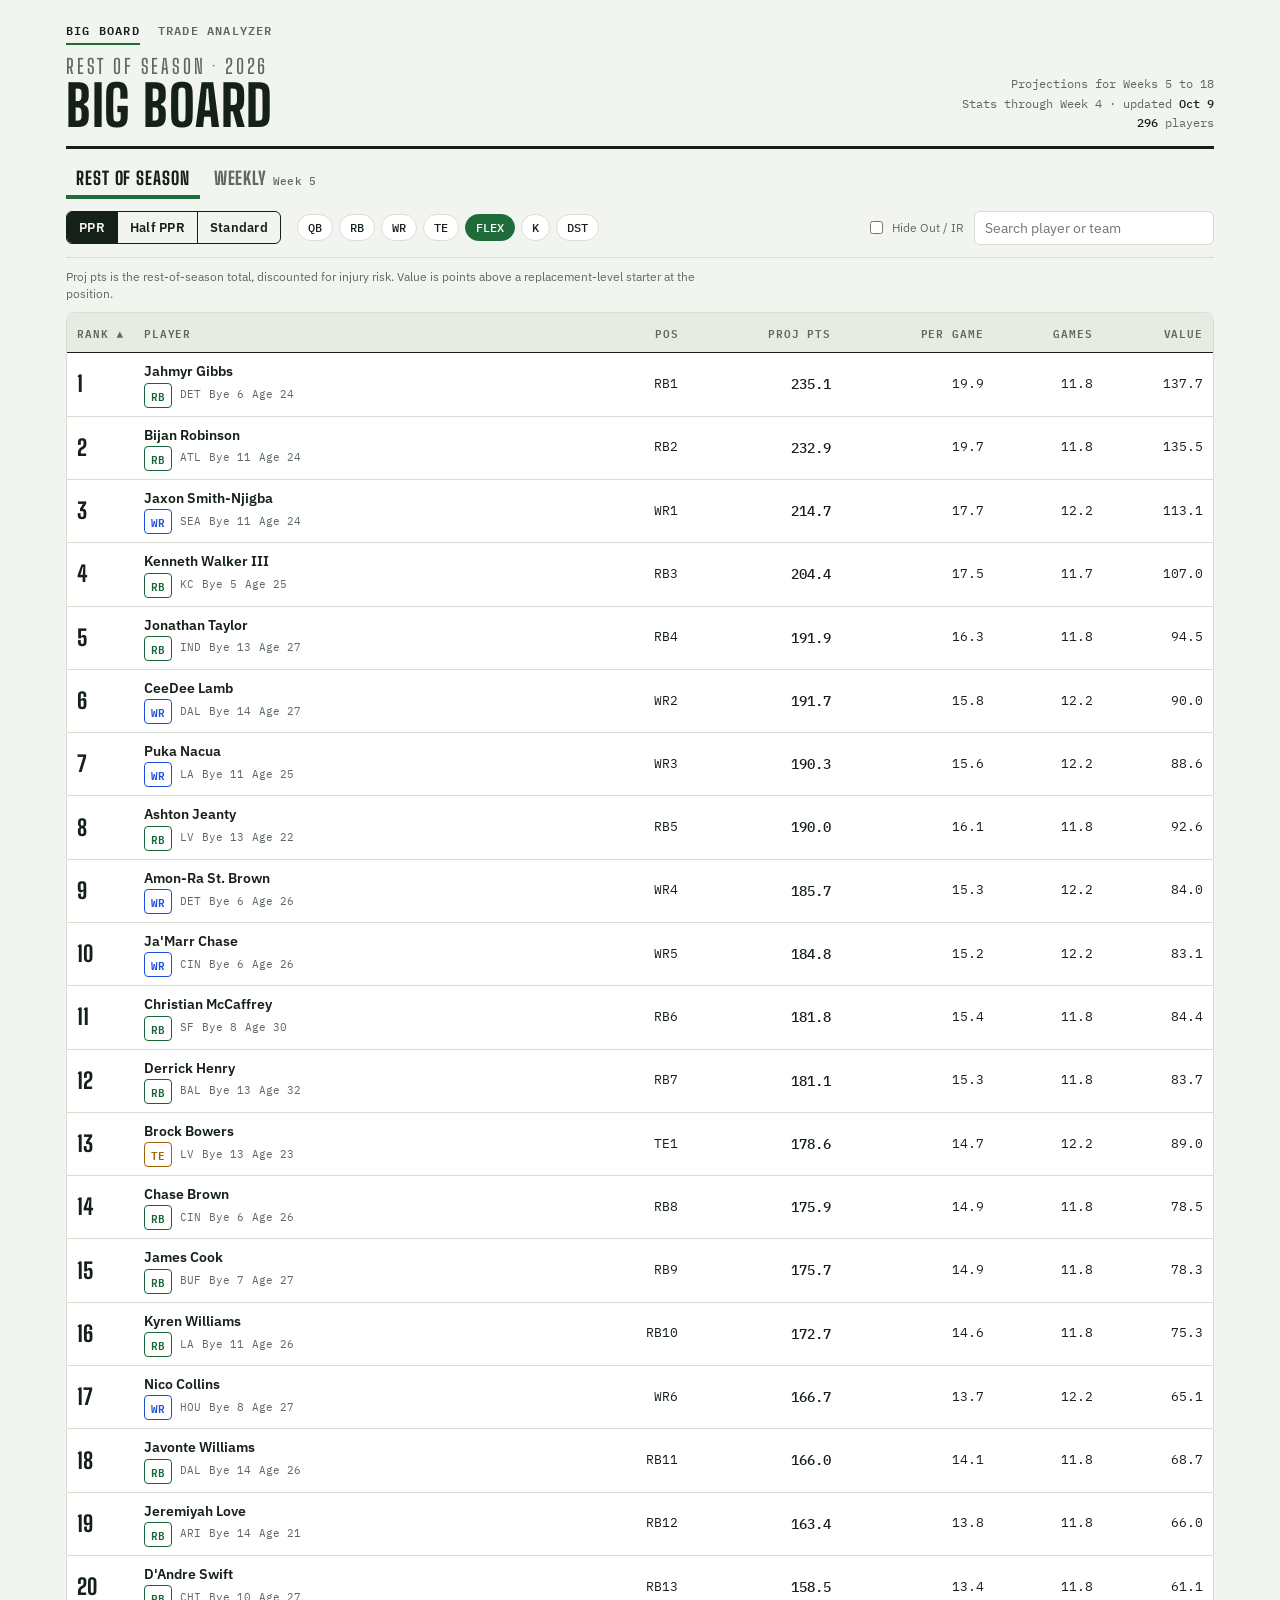
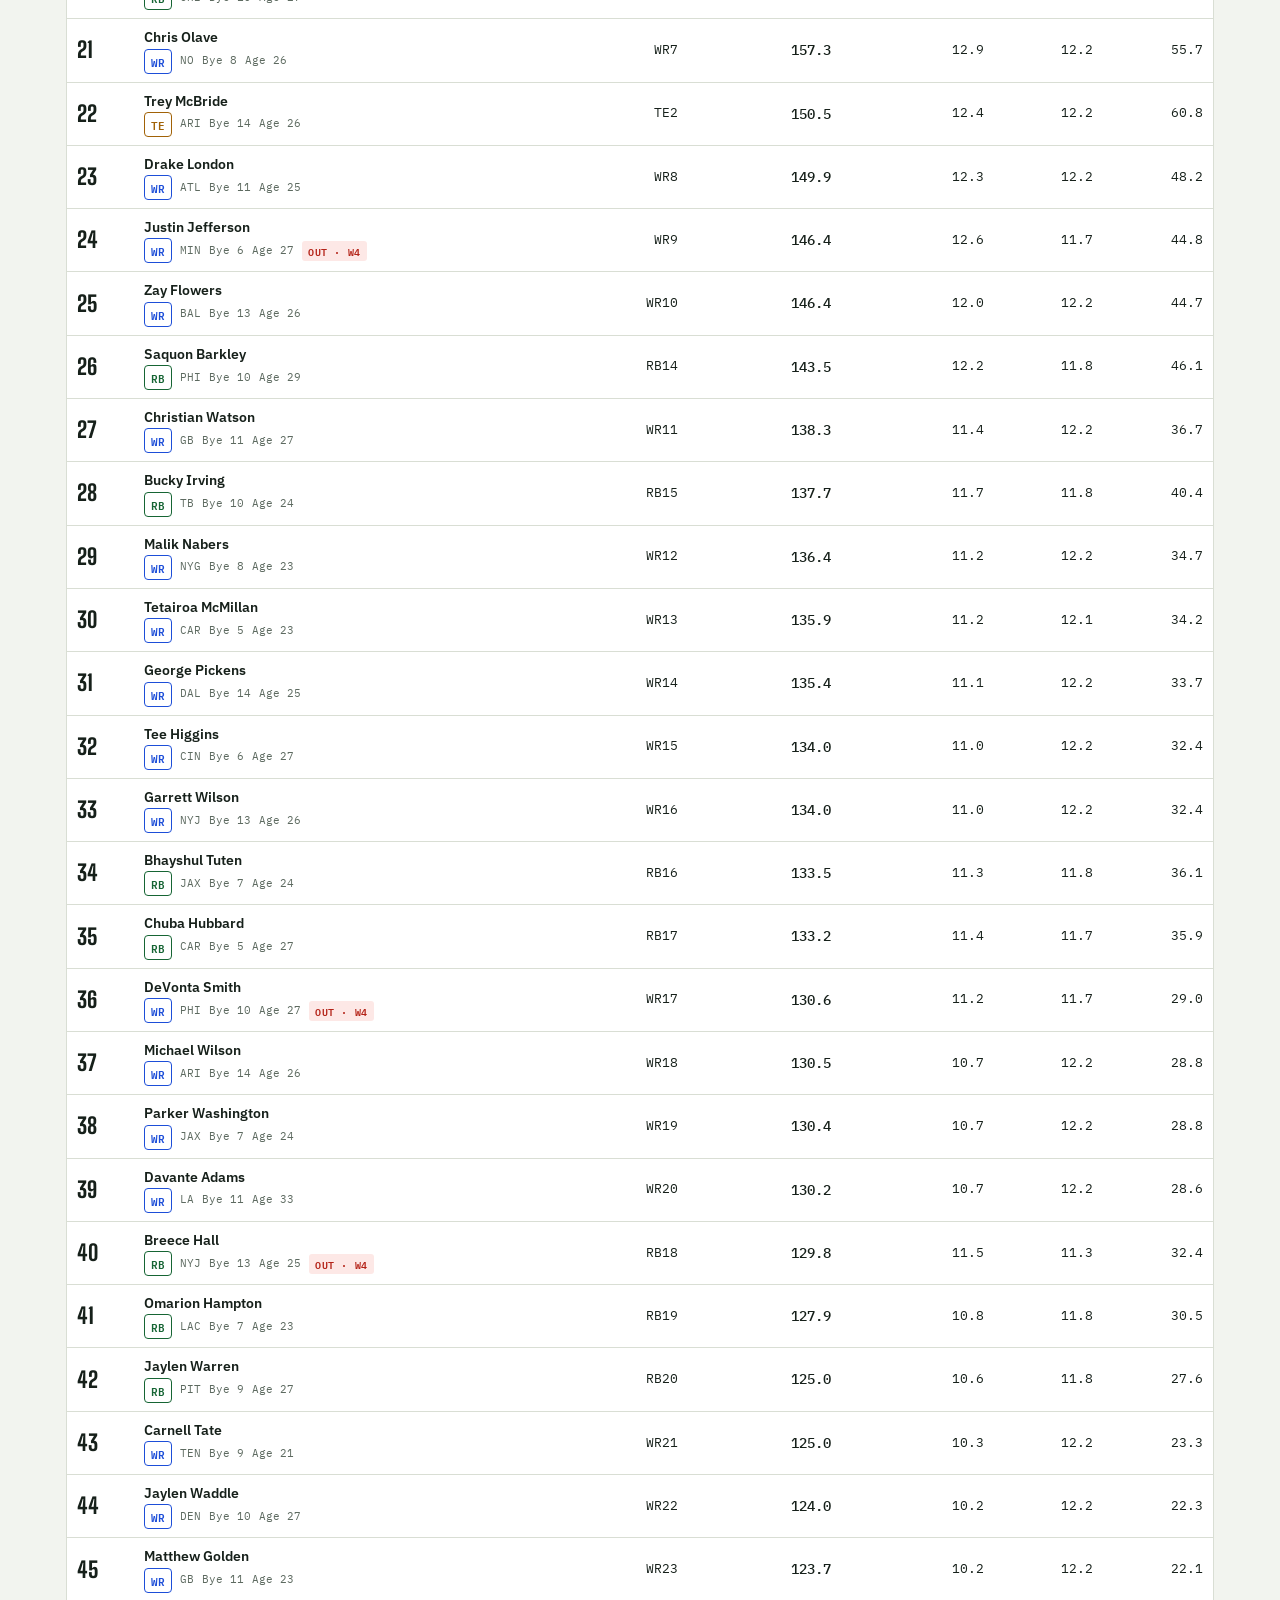
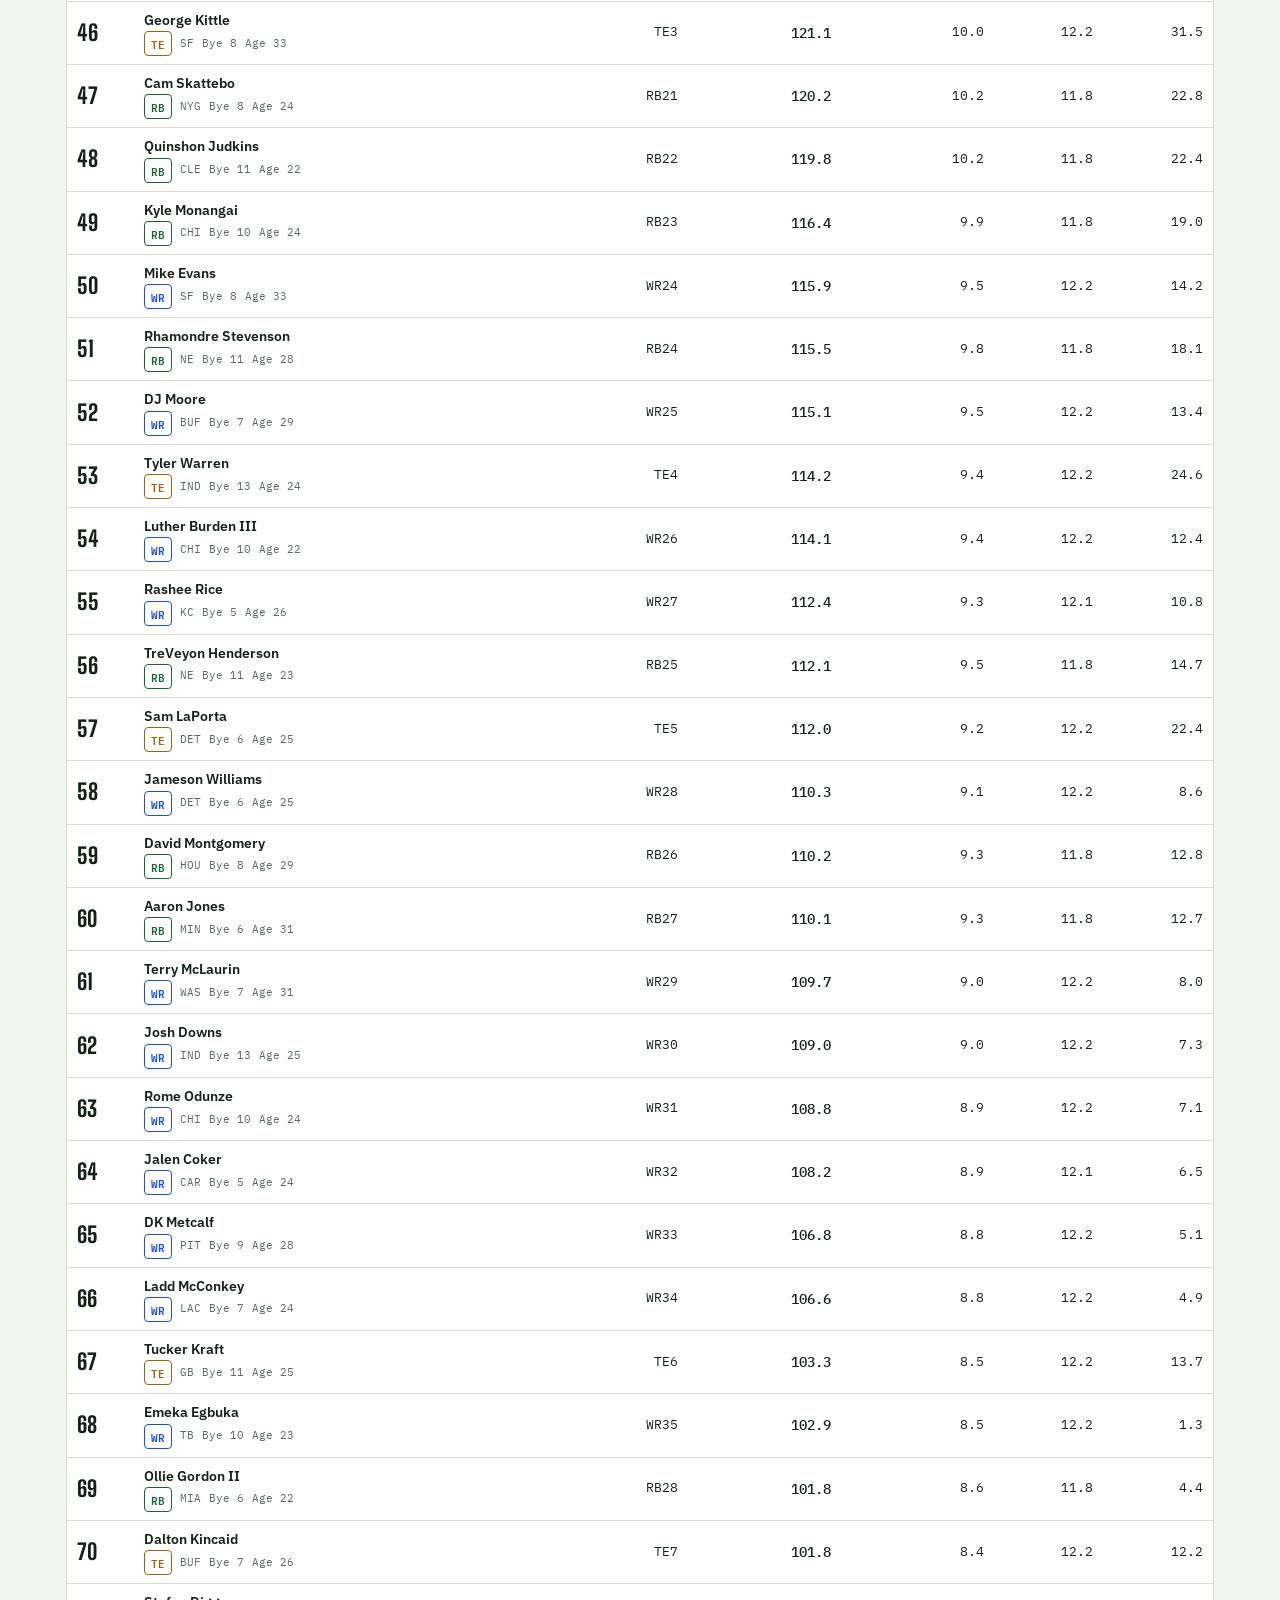
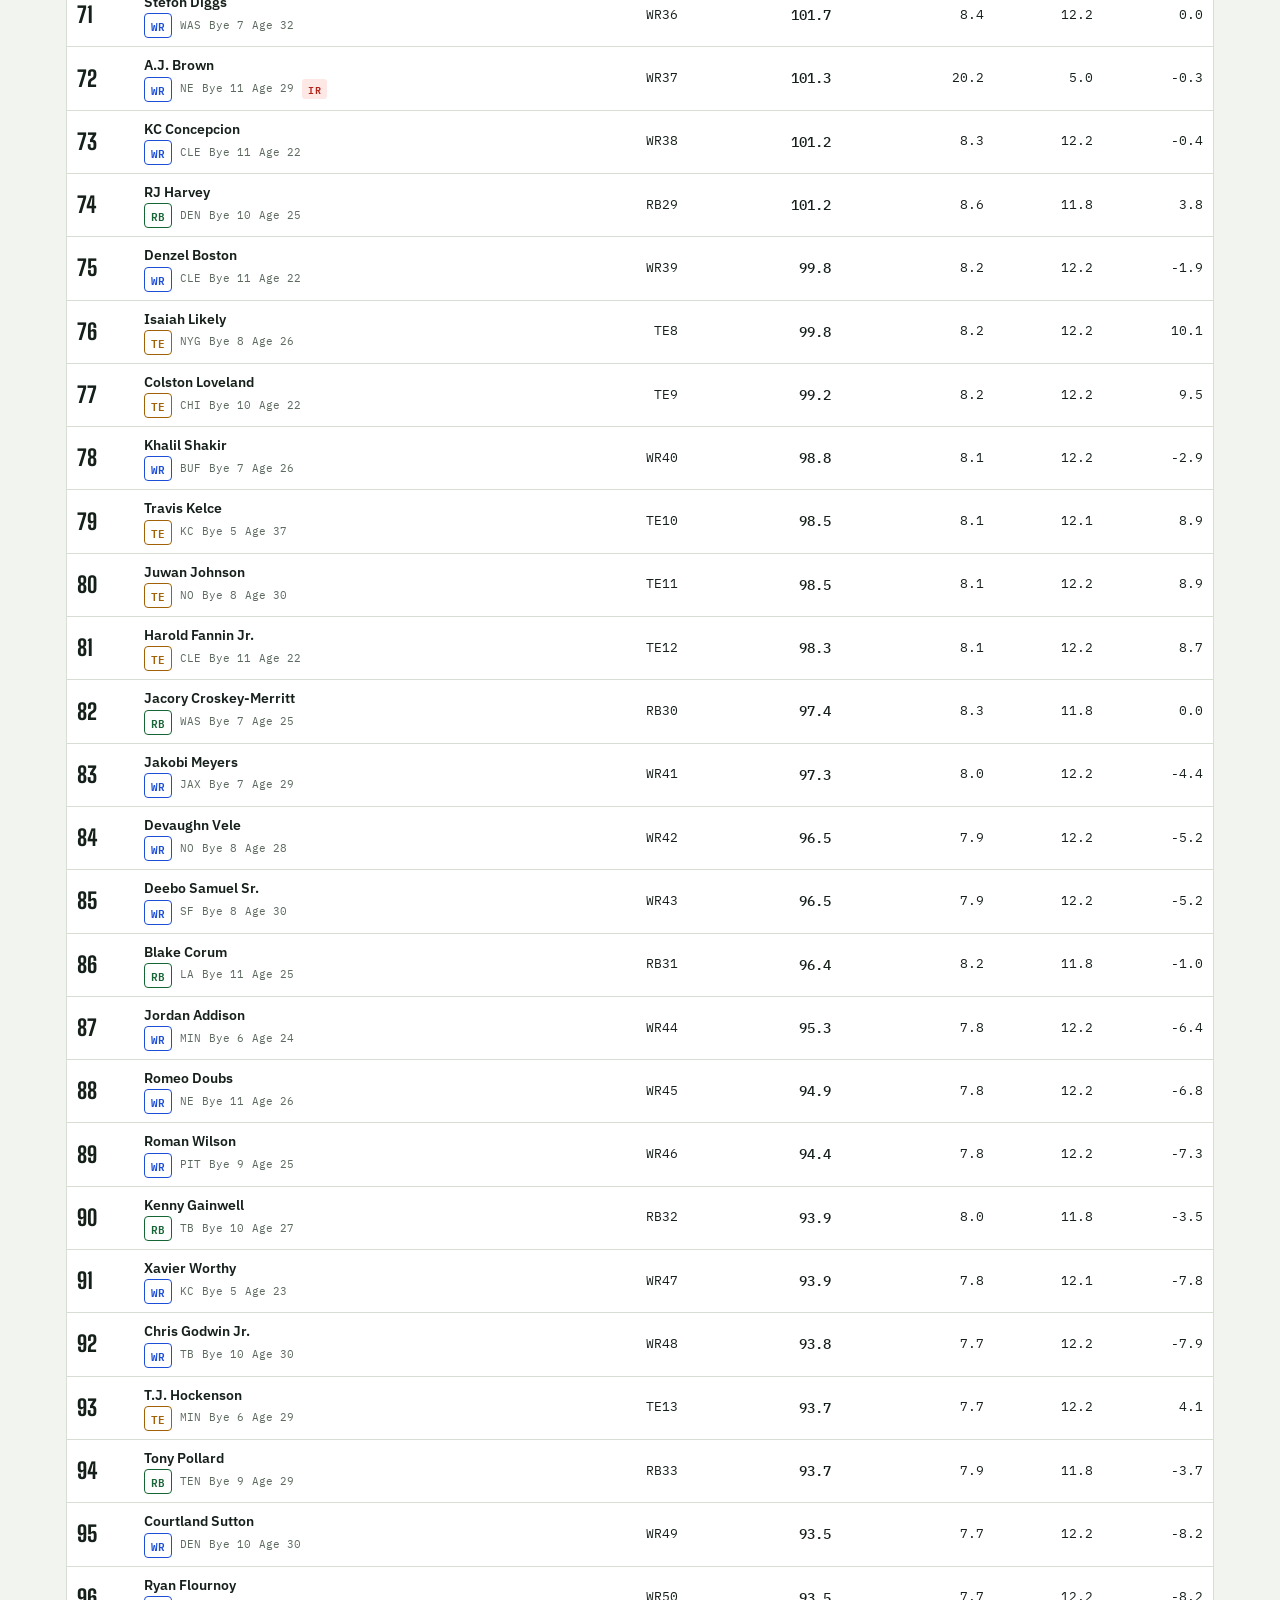
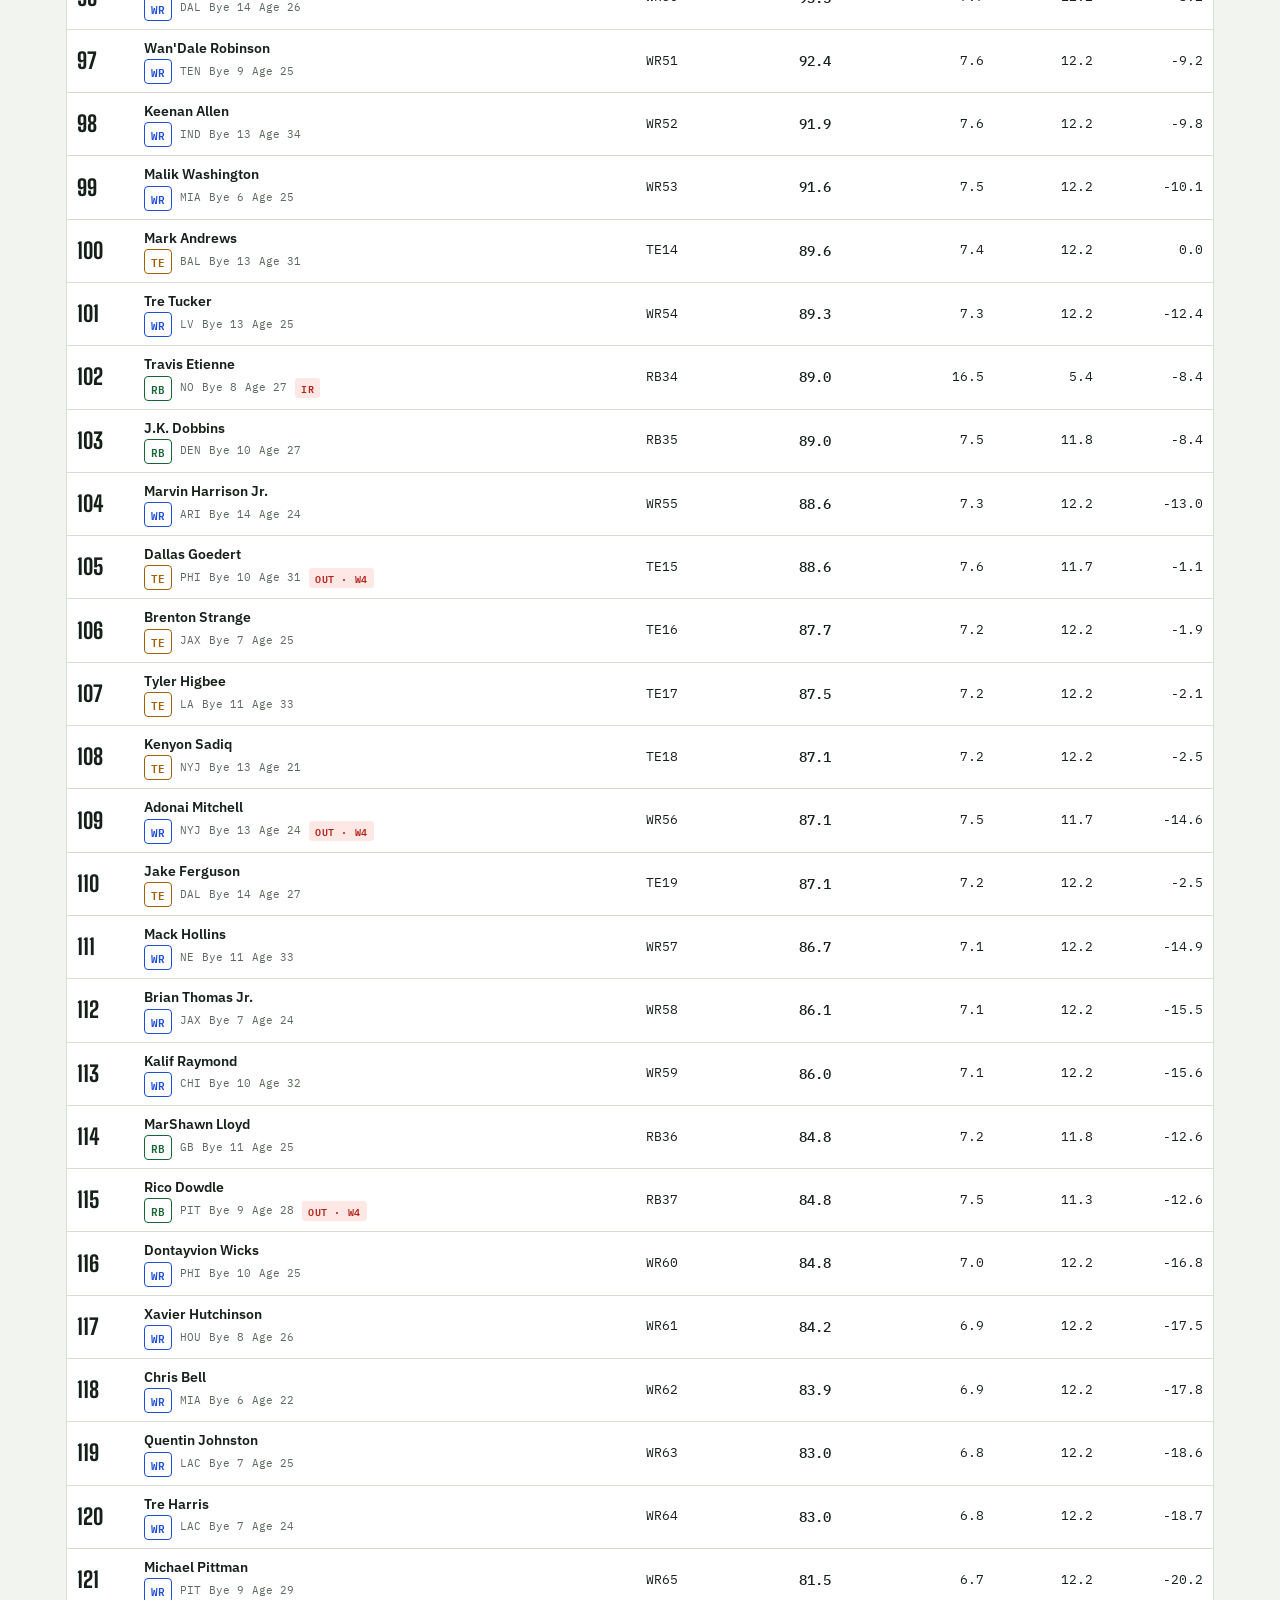
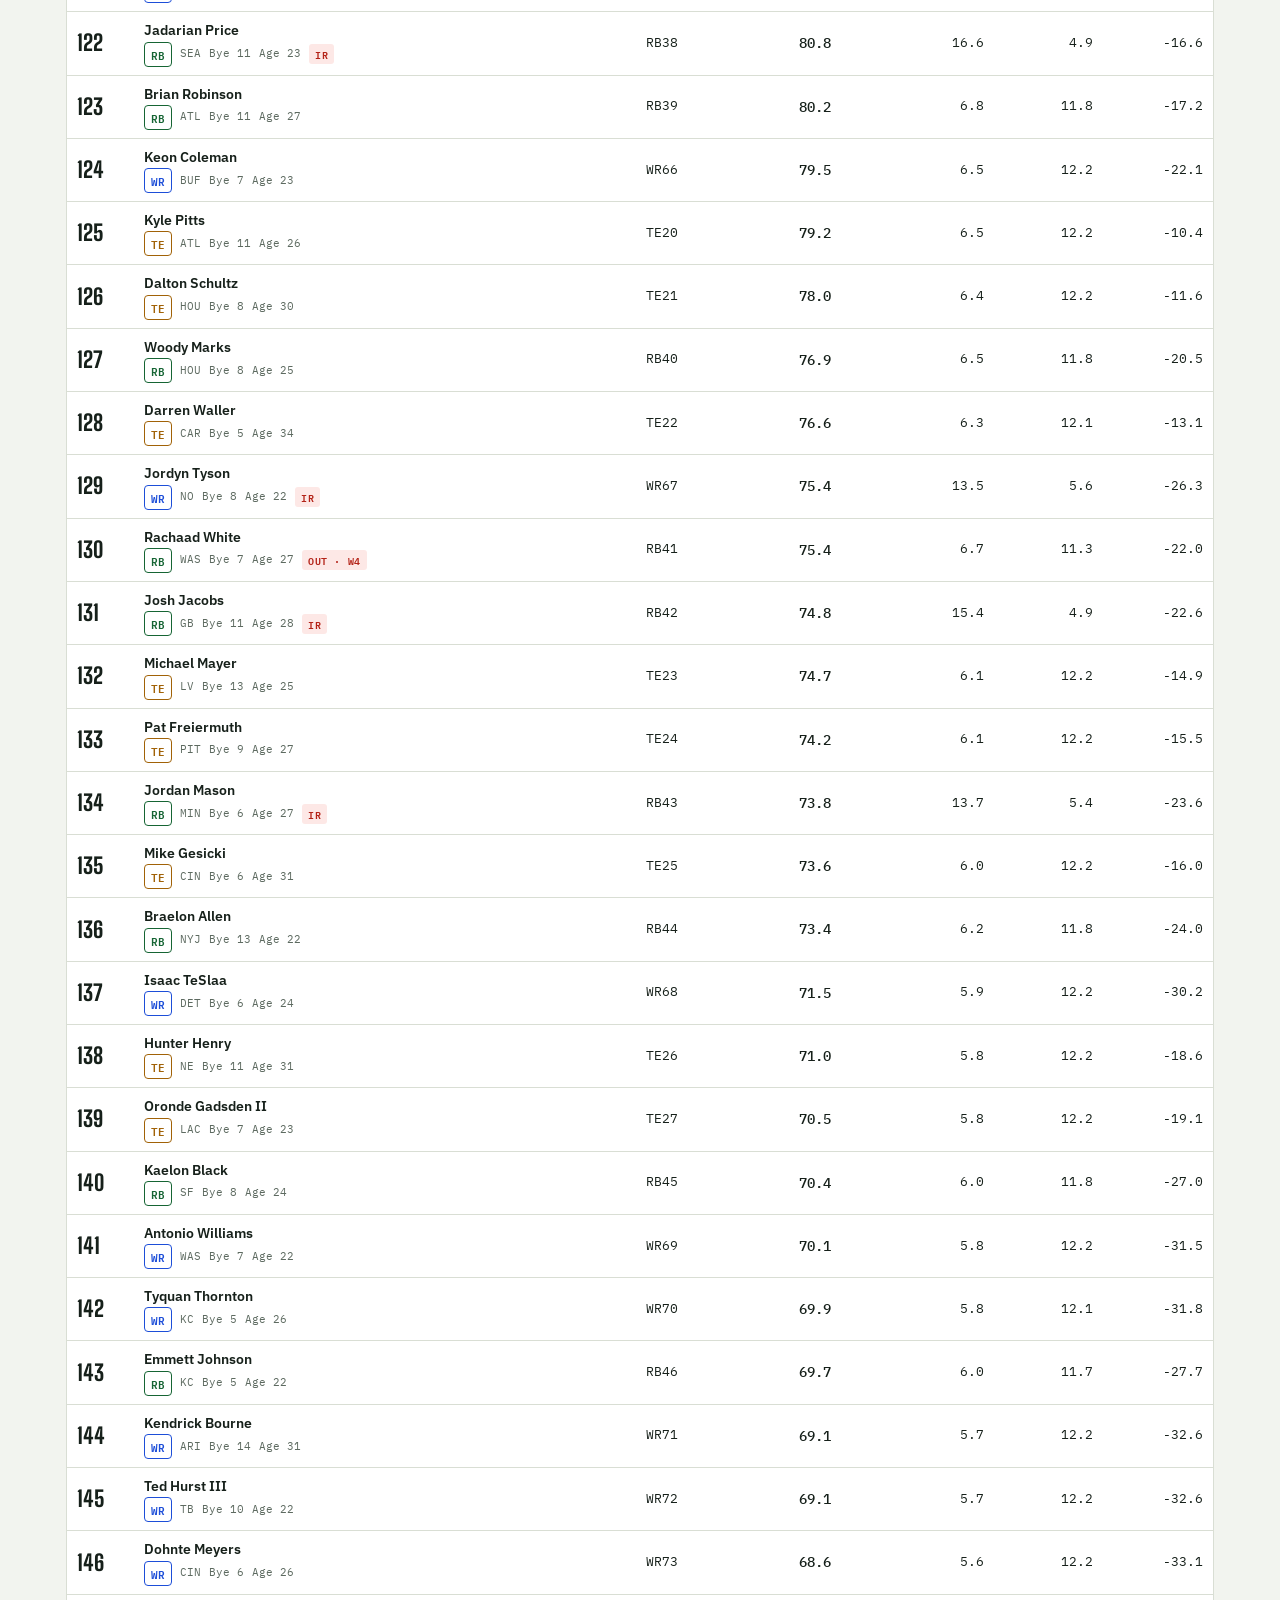
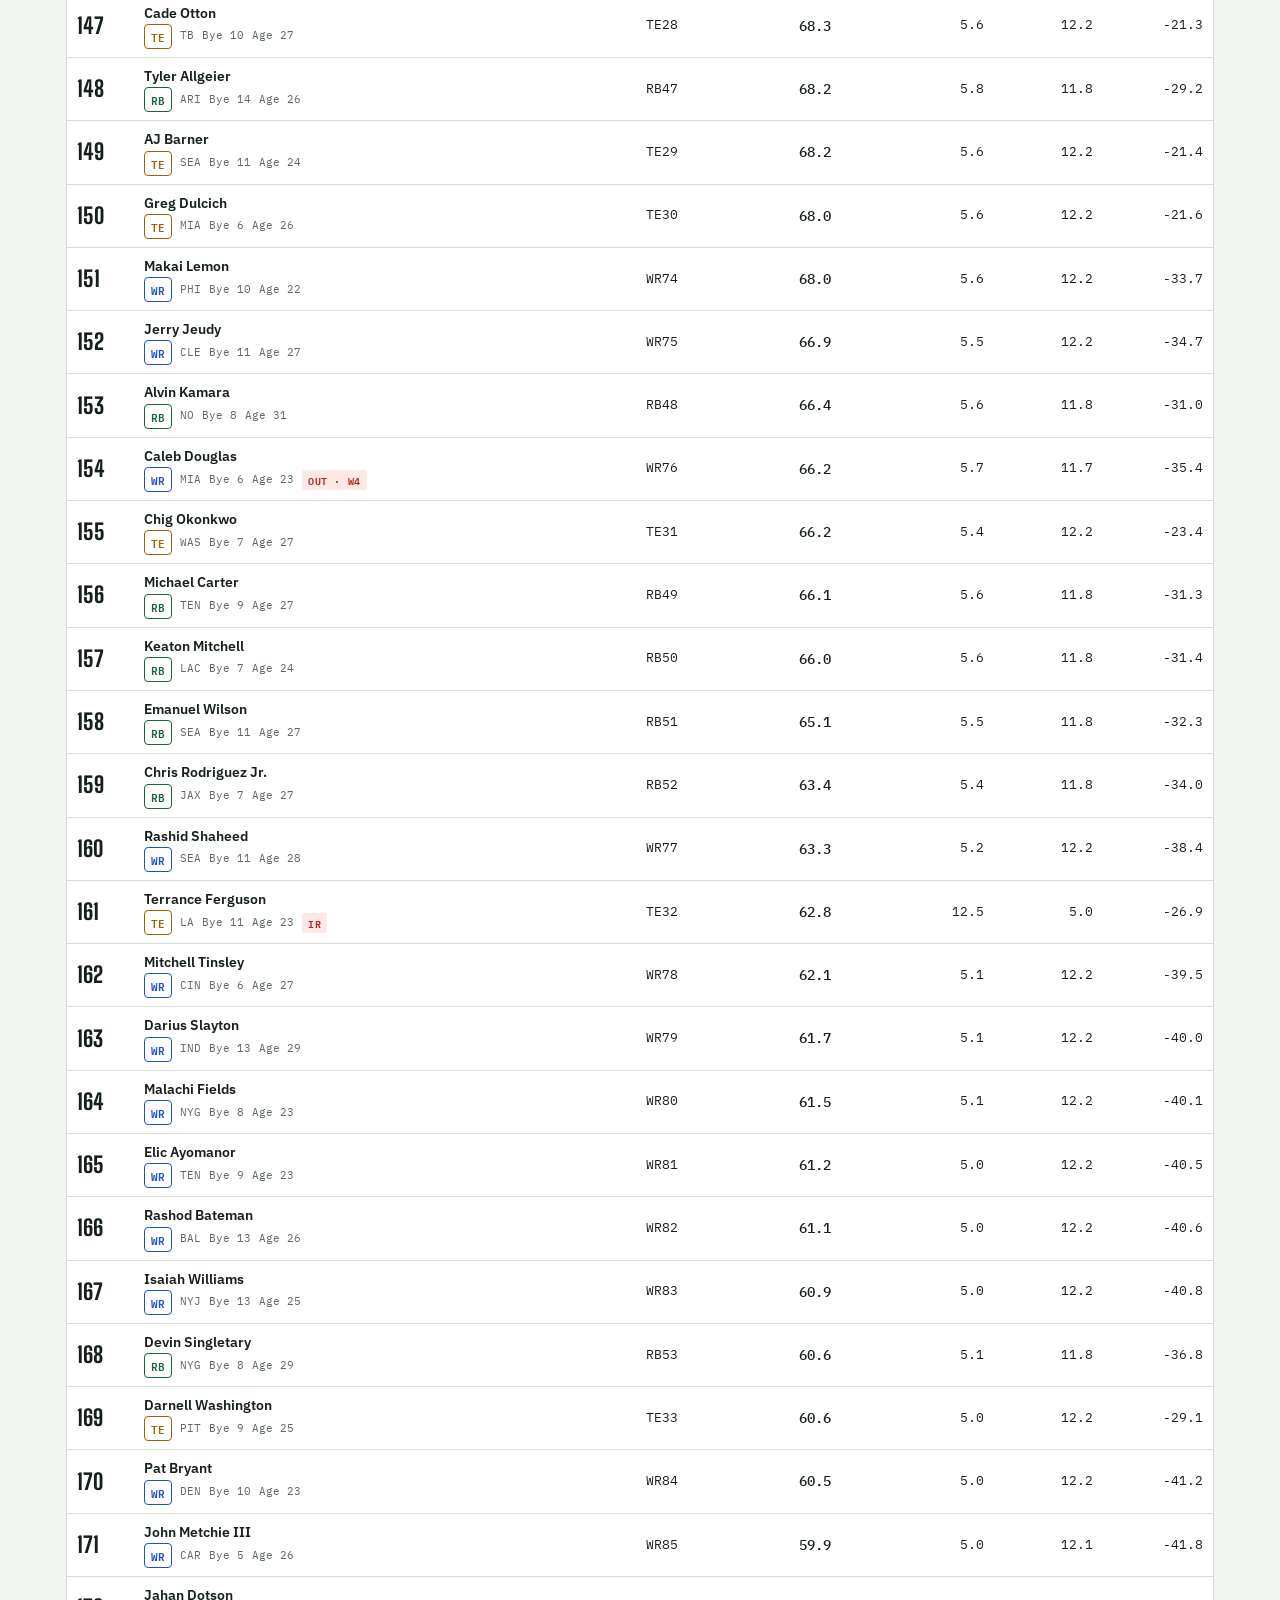
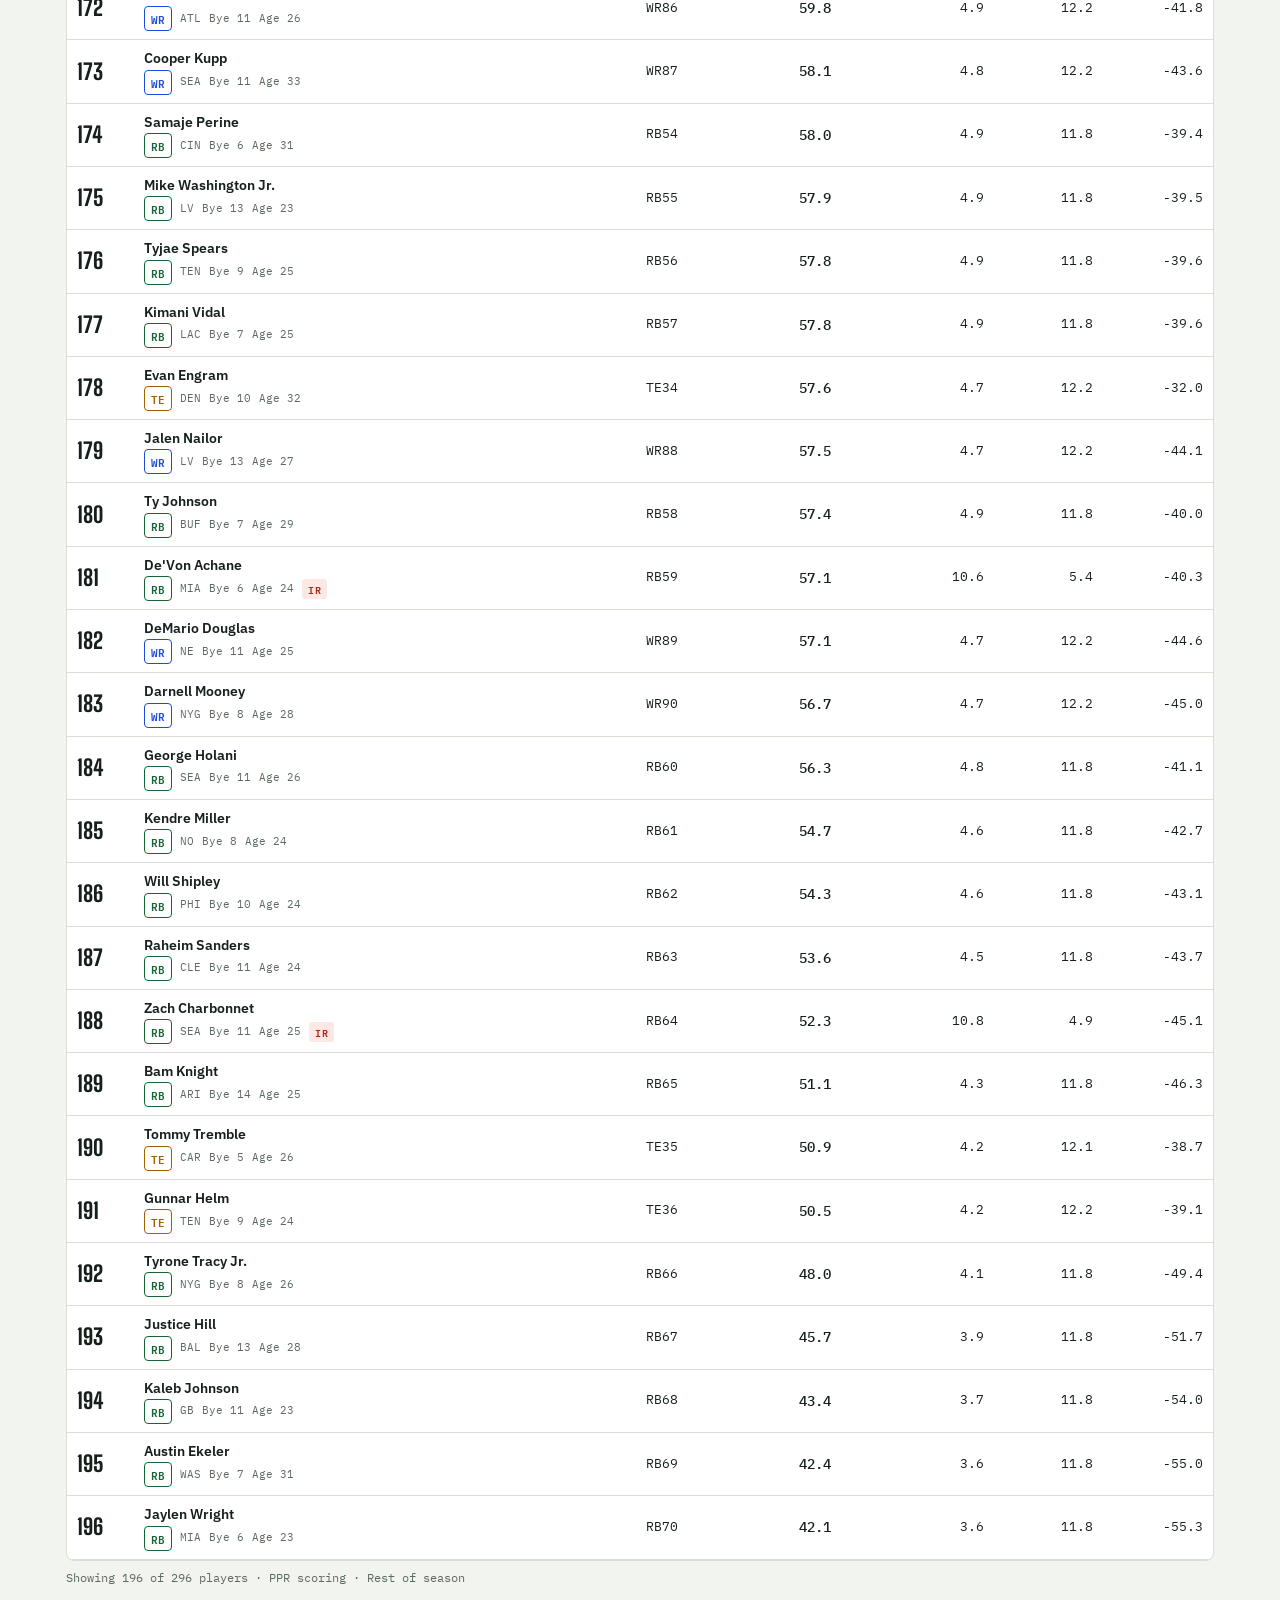
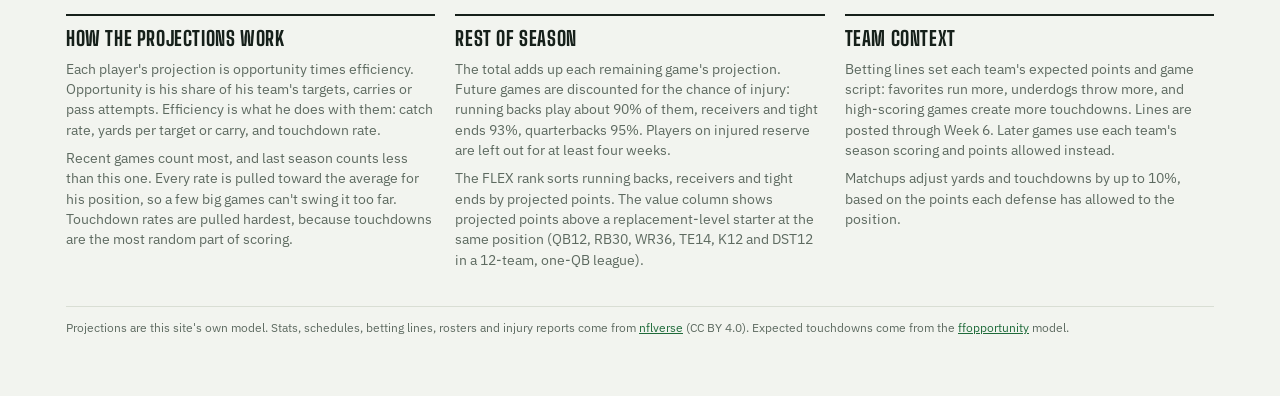
==== commit e5731a32: "Add a Trade Analyzer page trade.html lets you pick players for each side of a trade and compares the" ====
--- a/index.html
+++ b/index.html
@@ -7,102 +7,13 @@
 <link rel="preconnect" href="https://fonts.googleapis.com">
 <link rel="preconnect" href="https://fonts.gstatic.com" crossorigin>
 <link rel="stylesheet" href="https://fonts.googleapis.com/css2?family=Big+Shoulders+Display:wght@600;800&family=IBM+Plex+Sans:wght@400;500;600&family=IBM+Plex+Mono:wght@400;500&display=swap">
-<style>
-/* Layout: a stadium-scoreboard header over one dense, sortable board; controls stick above the table */
-:root{
-  --bg:#f2f4ef; --surface:#ffffff; --line:#d9ded4; --fg:#16201a; --muted:#5d6a60;
-  --accent:#1f6b3a; --accent-ink:#ffffff; --chalk:#e7ece2;
-  --bad:#b42318; --warn:#a15c07; --badbg:#fde8e6; --warnbg:#fdf1dc;
-  --pos-qb:#9d174d; --pos-rb:#166534; --pos-wr:#1d4ed8; --pos-te:#a16207; --pos-k:#475569; --pos-dst:#6b21a8;
-  --display:"Big Shoulders Display","Arial Narrow",Impact,sans-serif;
-  --body:"IBM Plex Sans",system-ui,-apple-system,"Segoe UI",sans-serif;
-  --mono:"IBM Plex Mono",ui-monospace,Menlo,Consolas,monospace;
-}
-@media (prefers-color-scheme: dark){:root:not([data-theme="light"]){
-  --bg:#0f1511; --surface:#161e18; --line:#2a352d; --fg:#e6ece5; --muted:#93a196;
-  --accent:#4ade80; --accent-ink:#0b1a10; --chalk:#1d2720;
-  --bad:#fca5a5; --warn:#fcd34d; --badbg:#3b1514; --warnbg:#33260b;
-  --pos-qb:#f9a8d4; --pos-rb:#86efac; --pos-wr:#93c5fd; --pos-te:#fde047; --pos-k:#cbd5e1; --pos-dst:#d8b4fe;
-  color-scheme:dark}}
-:root[data-theme="dark"]{
-  --bg:#0f1511; --surface:#161e18; --line:#2a352d; --fg:#e6ece5; --muted:#93a196;
-  --accent:#4ade80; --accent-ink:#0b1a10; --chalk:#1d2720;
-  --bad:#fca5a5; --warn:#fcd34d; --badbg:#3b1514; --warnbg:#33260b;
-  --pos-qb:#f9a8d4; --pos-rb:#86efac; --pos-wr:#93c5fd; --pos-te:#fde047; --pos-k:#cbd5e1; --pos-dst:#d8b4fe;
-  color-scheme:dark}
-*{box-sizing:border-box}
-body{background:var(--bg);color:var(--fg);font-family:var(--body);font-size:14px;line-height:1.45}
-.wrap{max-width:1180px;margin:0 auto;padding-inline:16px;padding-block:20px 48px}
-header.top{display:flex;flex-wrap:wrap;align-items:flex-end;justify-content:space-between;gap:12px 24px;padding-bottom:14px;border-bottom:3px solid var(--fg)}
-h1{font-family:var(--display);font-weight:800;font-size:clamp(34px,6vw,56px);line-height:.9;letter-spacing:.01em;text-transform:uppercase;margin:0;text-wrap:balance}
-h1 small{display:block;font-size:.36em;letter-spacing:.14em;color:var(--muted);font-weight:600;margin-bottom:6px}
-.meta{font-family:var(--mono);font-size:12px;color:var(--muted);display:grid;gap:2px;text-align:right}
-.meta b{color:var(--fg);font-weight:500}
-.controls{position:sticky;top:env(safe-area-inset-top,0px);z-index:5;background:var(--bg);display:flex;flex-wrap:wrap;gap:10px 16px;align-items:center;padding-block:12px;border-bottom:1px solid var(--line)}
-.seg{display:inline-flex;border:1.5px solid var(--fg);border-radius:6px;overflow:hidden}
-.seg button{font:600 13px var(--body);background:transparent;color:var(--fg);border:0;padding:7px 12px;cursor:pointer;letter-spacing:.02em}
-.seg button+button{border-left:1.5px solid var(--fg)}
-.seg button[aria-pressed="true"]{background:var(--fg);color:var(--bg)}
-.chips{display:flex;flex-wrap:wrap;gap:6px}
-.chips button{font:500 12px var(--mono);background:var(--surface);color:var(--fg);border:1px solid var(--line);border-radius:999px;padding:5px 10px;cursor:pointer}
-.chips button[aria-pressed="true"]{background:var(--accent);color:var(--accent-ink);border-color:var(--accent)}
-.search{flex:1 1 180px;min-width:0;display:flex;gap:10px;align-items:center;justify-content:flex-end;flex-wrap:wrap}
-.search input[type=search]{font:14px var(--body);padding:7px 10px;border:1px solid var(--line);border-radius:6px;background:var(--surface);color:var(--fg);width:100%;max-width:240px}
-.search label{font-size:12px;color:var(--muted);display:flex;gap:6px;align-items:center;white-space:nowrap}
-button:focus-visible,input:focus-visible,th:focus-visible{outline:2px solid var(--accent);outline-offset:2px}
-.legend{font-size:12px;color:var(--muted);padding-block:10px;max-width:90ch;margin:0}
-.tablebox{overflow-x:auto;background:var(--surface);border:1px solid var(--line);border-radius:8px}
-table{width:100%;border-collapse:collapse;font-variant-numeric:tabular-nums;min-width:820px}
-th{font:600 11px var(--mono);text-transform:uppercase;letter-spacing:.08em;color:var(--muted);text-align:right;padding:10px 10px;border-bottom:1.5px solid var(--fg);background:var(--chalk);position:sticky;top:0;user-select:none;white-space:nowrap}
-th[data-k]{cursor:pointer}
-th.l,td.l{text-align:left}
-th[aria-sort="ascending"]::after{content:" ▲"} th[aria-sort="descending"]::after{content:" ▼"}
-td{padding:8px 10px;border-bottom:1px solid var(--line);text-align:right;font-family:var(--mono);font-size:13px;white-space:nowrap}
-tr:hover td{background:var(--chalk)}
-td.rank{font-family:var(--display);font-weight:800;font-size:22px;line-height:1;text-align:left;width:52px}
-td.player{font-family:var(--body);white-space:normal;min-width:190px}
-.pname{font-weight:600;font-size:14px}
-.psub{font-family:var(--mono);font-size:11px;color:var(--muted);display:flex;gap:8px;flex-wrap:wrap;align-items:center;margin-top:1px}
-.pos{font:600 11px var(--mono);padding:2px 6px;border-radius:4px;border:1px solid currentColor}
-.pos.QB{color:var(--pos-qb)}.pos.RB{color:var(--pos-rb)}.pos.WR{color:var(--pos-wr)}.pos.TE{color:var(--pos-te)}.pos.K{color:var(--pos-k)}.pos.DST{color:var(--pos-dst)}
-.inj{font:600 10px var(--mono);text-transform:uppercase;letter-spacing:.06em;padding:1px 6px;border-radius:3px}
-.inj.out{background:var(--badbg);color:var(--bad)} .inj.q{background:var(--warnbg);color:var(--warn)}
-.proj{font-weight:500;color:var(--fg);font-size:14px}
-.na{color:var(--muted)}
-td.stat{font-size:12px;color:var(--muted);white-space:normal;min-width:220px}
-td.range{width:190px}
-.rbox{display:flex;align-items:center;gap:8px;justify-content:flex-end}
-.rtxt{font-size:11px;color:var(--muted);min-width:64px}
-.bar{position:relative;height:18px;width:110px;flex:none}
-.bar .rail{position:absolute;left:0;right:0;top:8px;height:2px;background:var(--line)}
-.bar .rng{position:absolute;top:6px;height:6px;background:var(--accent);opacity:.35;border-radius:3px}
-.bar .tick{position:absolute;top:3px;width:2px;height:12px;margin-left:-1px;background:var(--accent)}
-.empty{padding:28px;text-align:center;color:var(--muted);font-family:var(--body)}
-.notes{margin-top:28px;display:grid;grid-template-columns:repeat(auto-fit,minmax(260px,1fr));gap:20px}
-.notes section{min-width:0}
-.notes h2{font-family:var(--display);font-weight:800;text-transform:uppercase;font-size:20px;letter-spacing:.03em;margin:0 0 6px;border-top:2px solid var(--fg);padding-top:8px}
-.notes p{margin:0 0 8px;color:var(--muted);max-width:62ch}
-.notes a,.credit a{color:var(--accent)}
-.count{font-family:var(--mono);font-size:12px;color:var(--muted);padding-block:8px 0}
-.credit{margin-top:28px;padding-top:12px;border-top:1px solid var(--line);font-size:12px;color:var(--muted)}
-@media (max-width:640px){.meta{text-align:left}.search{justify-content:flex-start}.search input[type=search]{max-width:none}}
-@media (prefers-reduced-motion:reduce){*{transition:none!important}}
-.views{display:flex;gap:4px;padding-top:14px;flex-wrap:wrap}
-.views button{font:800 18px var(--display);text-transform:uppercase;letter-spacing:.05em;background:transparent;color:var(--muted);border:0;border-bottom:4px solid transparent;padding:4px 10px 6px;cursor:pointer}
-.views button[aria-selected="true"]{color:var(--fg);border-bottom-color:var(--accent)}
-.views button .tag{font:500 11px var(--mono);letter-spacing:.02em;text-transform:none;margin-left:6px;color:var(--muted)}
-.game{font:500 11px var(--mono);color:var(--muted)}
-.gstat{font:600 10px var(--mono);text-transform:uppercase;letter-spacing:.06em;padding:1px 6px;border-radius:3px;background:var(--chalk);color:var(--muted)}
-.gstat.up{background:transparent;border:1px solid var(--accent);color:var(--accent)}
-.notice{font-size:13px;color:var(--muted);padding-block:10px 0;max-width:80ch;margin:0}
-.notice b{color:var(--fg)}
-</style>
-<style>[hidden]{display:none!important}body{margin:0}</style>
+<link rel="stylesheet" href="style.css">
 </head>
 <body>
 
 
 <div class="wrap">
+  <nav class="site" aria-label="Pages"><a href="index.html" aria-current="page">Big Board</a><a href="trade.html">Trade Analyzer</a></nav>
   <header class="top">
     <h1><small id="kicker"></small>Big Board</h1>
     <div class="meta" id="meta"></div>
@@ -183,12 +94,8 @@
   <p class="credit">Projections are this site's own model. Stats, schedules, betting lines, rosters and injury reports come from <a href="https://github.com/nflverse">nflverse</a> (CC BY 4.0). Expected touchdowns come from the <a href="https://github.com/ffverse/ffopportunity">ffopportunity</a> model.</p>
 </div>
 
+<script src="data.js?v=076f2ed1ed"></script>
 <script>
-// BEGIN MODEL DATA
-const ROS = [{"n":"Jahmyr Gibbs","p":"RB","t":"DET","b":6,"i":"","iw":null,"a":24,"f":{"ppr":{"pts":235.1,"pg":19.9,"gp":11.8,"v":137.7,"pr":1,"fx":1},"half":{"pts":214.0,"pg":18.1,"gp":11.8,"v":124.4,"pr":1,"fx":1},"std":{"pts":192.9,"pg":16.3,"gp":11.8,"v":109.6,"pr":1,"fx":1}}},{"n":"Bijan Robinson","p":"RB","t":"ATL","b":11,"i":"","iw":null,"a":24,"f":{"ppr":{"pts":232.9,"pg":19.7,"gp":11.8,"v":135.5,"pr":2,"fx":2},"half":{"pts":207.9,"pg":17.6,"gp":11.8,"v":118.3,"pr":2,"fx":2},"std":{"pts":185.5,"pg":15.7,"gp":11.8,"v":102.3,"pr":2,"fx":2}}},{"n":"Jaxon Smith-Njigba","p":"WR","t":"SEA","b":11,"i":"","iw":null,"a":24,"f":{"ppr":{"pts":214.7,"pg":17.7,"gp":12.2,"v":113.1,"pr":1,"fx":3},"half":{"pts":175.6,"pg":14.4,"gp":12.2,"v":91.8,"pr":1,"fx":5},"std":{"pts":136.6,"pg":11.2,"gp":12.2,"v":70.9,"pr":1,"fx":12}}},{"n":"Kenneth Walker III","p":"RB","t":"KC","b":5,"i":"","iw":null,"a":25,"f":{"ppr":{"pts":204.4,"pg":17.5,"gp":11.7,"v":107.0,"pr":3,"fx":4},"half":{"pts":190.3,"pg":16.3,"gp":11.7,"v":100.8,"pr":3,"fx":3},"std":{"pts":178.9,"pg":15.3,"gp":11.7,"v":95.6,"pr":3,"fx":3}}},{"n":"Jonathan Taylor","p":"RB","t":"IND","b":13,"i":"","iw":null,"a":27,"f":{"ppr":{"pts":191.9,"pg":16.3,"gp":11.8,"v":94.5,"pr":4,"fx":5},"half":{"pts":184.3,"pg":15.6,"gp":11.8,"v":94.7,"pr":4,"fx":4},"std":{"pts":171.4,"pg":14.5,"gp":11.8,"v":88.1,"pr":4,"fx":4}}},{"n":"Ashton Jeanty","p":"RB","t":"LV","b":13,"i":"","iw":null,"a":22,"f":{"ppr":{"pts":190.0,"pg":16.1,"gp":11.8,"v":92.6,"pr":5,"fx":8},"half":{"pts":170.2,"pg":14.4,"gp":11.8,"v":80.6,"pr":5,"fx":6},"std":{"pts":150.3,"pg":12.7,"gp":11.8,"v":67.1,"pr":6,"fx":6}}},{"n":"CeeDee Lamb","p":"WR","t":"DAL","b":14,"i":"","iw":null,"a":27,"f":{"ppr":{"pts":191.7,"pg":15.8,"gp":12.2,"v":90.0,"pr":2,"fx":6},"half":{"pts":157.0,"pg":12.9,"gp":12.2,"v":73.2,"pr":2,"fx":12},"std":{"pts":122.4,"pg":10.1,"gp":12.2,"v":56.7,"pr":2,"fx":15}}},{"n":"Brock Bowers","p":"TE","t":"LV","b":13,"i":"","iw":null,"a":23,"f":{"ppr":{"pts":178.6,"pg":14.7,"gp":12.2,"v":89.0,"pr":1,"fx":13},"half":{"pts":141.5,"pg":11.6,"gp":12.2,"v":70.4,"pr":1,"fx":19},"std":{"pts":104.4,"pg":8.6,"gp":12.2,"v":51.3,"pr":1,"fx":25}}},{"n":"Puka Nacua","p":"WR","t":"LA","b":11,"i":"","iw":null,"a":25,"f":{"ppr":{"pts":190.3,"pg":15.6,"gp":12.2,"v":88.6,"pr":3,"fx":7},"half":{"pts":156.2,"pg":12.8,"gp":12.2,"v":72.3,"pr":3,"fx":13},"std":{"pts":120.1,"pg":9.9,"gp":12.2,"v":54.4,"pr":3,"fx":16}}},{"n":"Christian McCaffrey","p":"RB","t":"SF","b":8,"i":"","iw":null,"a":30,"f":{"ppr":{"pts":181.8,"pg":15.4,"gp":11.8,"v":84.4,"pr":6,"fx":11},"half":{"pts":162.4,"pg":13.8,"gp":11.8,"v":72.9,"pr":7,"fx":8},"std":{"pts":149.3,"pg":12.6,"gp":11.8,"v":66.0,"pr":8,"fx":8}}},{"n":"Amon-Ra St. Brown","p":"WR","t":"DET","b":6,"i":"","iw":null,"a":26,"f":{"ppr":{"pts":185.7,"pg":15.3,"gp":12.2,"v":84.0,"pr":4,"fx":9},"half":{"pts":151.0,"pg":12.4,"gp":12.2,"v":67.1,"pr":4,"fx":15},"std":{"pts":116.3,"pg":9.6,"gp":12.2,"v":50.6,"pr":5,"fx":20}}},{"n":"Derrick Henry","p":"RB","t":"BAL","b":13,"i":"","iw":null,"a":32,"f":{"ppr":{"pts":181.1,"pg":15.3,"gp":11.8,"v":83.7,"pr":7,"fx":12},"half":{"pts":167.9,"pg":14.2,"gp":11.8,"v":78.4,"pr":6,"fx":7},"std":{"pts":154.6,"pg":13.1,"gp":11.8,"v":71.4,"pr":5,"fx":5}}},{"n":"Ja'Marr Chase","p":"WR","t":"CIN","b":6,"i":"","iw":null,"a":26,"f":{"ppr":{"pts":184.8,"pg":15.2,"gp":12.2,"v":83.1,"pr":5,"fx":10},"half":{"pts":150.0,"pg":12.3,"gp":12.2,"v":66.2,"pr":5,"fx":16},"std":{"pts":117.3,"pg":9.7,"gp":12.2,"v":51.7,"pr":4,"fx":18}}},{"n":"Chase Brown","p":"RB","t":"CIN","b":6,"i":"","iw":null,"a":26,"f":{"ppr":{"pts":175.9,"pg":14.9,"gp":11.8,"v":78.5,"pr":8,"fx":14},"half":{"pts":158.3,"pg":13.4,"gp":11.8,"v":68.8,"pr":10,"fx":11},"std":{"pts":141.0,"pg":12.0,"gp":11.8,"v":57.8,"pr":9,"fx":9}}},{"n":"James Cook","p":"RB","t":"BUF","b":7,"i":"","iw":null,"a":27,"f":{"ppr":{"pts":175.7,"pg":14.9,"gp":11.8,"v":78.3,"pr":9,"fx":15},"half":{"pts":162.2,"pg":13.7,"gp":11.8,"v":72.7,"pr":8,"fx":9},"std":{"pts":150.0,"pg":12.7,"gp":11.8,"v":66.8,"pr":7,"fx":7}}},{"n":"Kyren Williams","p":"RB","t":"LA","b":11,"i":"","iw":null,"a":26,"f":{"ppr":{"pts":172.7,"pg":14.6,"gp":11.8,"v":75.3,"pr":10,"fx":16},"half":{"pts":159.0,"pg":13.5,"gp":11.8,"v":69.5,"pr":9,"fx":10},"std":{"pts":139.6,"pg":11.8,"gp":11.8,"v":56.3,"pr":10,"fx":10}}},{"n":"Javonte Williams","p":"RB","t":"DAL","b":14,"i":"","iw":null,"a":26,"f":{"ppr":{"pts":166.0,"pg":14.1,"gp":11.8,"v":68.7,"pr":11,"fx":18},"half":{"pts":151.1,"pg":12.8,"gp":11.8,"v":61.5,"pr":11,"fx":14},"std":{"pts":136.9,"pg":11.6,"gp":11.8,"v":53.7,"pr":11,"fx":11}}},{"n":"Jeremiyah Love","p":"RB","t":"ARI","b":14,"i":"","iw":null,"a":21,"f":{"ppr":{"pts":163.4,"pg":13.8,"gp":11.8,"v":66.0,"pr":12,"fx":19},"half":{"pts":146.2,"pg":12.4,"gp":11.8,"v":56.6,"pr":13,"fx":18},"std":{"pts":129.0,"pg":10.9,"gp":11.8,"v":45.7,"pr":13,"fx":14}}},{"n":"Nico Collins","p":"WR","t":"HOU","b":8,"i":"","iw":null,"a":27,"f":{"ppr":{"pts":166.7,"pg":13.7,"gp":12.2,"v":65.1,"pr":6,"fx":17},"half":{"pts":137.4,"pg":11.3,"gp":12.2,"v":53.6,"pr":6,"fx":20},"std":{"pts":108.1,"pg":8.9,"gp":12.2,"v":42.5,"pr":6,"fx":22}}},{"n":"D'Andre Swift","p":"RB","t":"CHI","b":10,"i":"","iw":null,"a":27,"f":{"ppr":{"pts":158.5,"pg":13.4,"gp":11.8,"v":61.1,"pr":13,"fx":20},"half":{"pts":147.4,"pg":12.5,"gp":11.8,"v":57.9,"pr":12,"fx":17},"std":{"pts":133.8,"pg":11.3,"gp":11.8,"v":50.6,"pr":12,"fx":13}}},{"n":"Trey McBride","p":"TE","t":"ARI","b":14,"i":"","iw":null,"a":26,"f":{"ppr":{"pts":150.5,"pg":12.4,"gp":12.2,"v":60.8,"pr":2,"fx":22},"half":{"pts":120.4,"pg":9.9,"gp":12.2,"v":49.3,"pr":2,"fx":29},"std":{"pts":90.3,"pg":7.4,"gp":12.2,"v":37.2,"pr":2,"fx":39}}},{"n":"Chris Olave","p":"WR","t":"NO","b":8,"i":"","iw":null,"a":26,"f":{"ppr":{"pts":157.3,"pg":12.9,"gp":12.2,"v":55.7,"pr":7,"fx":21},"half":{"pts":128.9,"pg":10.6,"gp":12.2,"v":45.1,"pr":7,"fx":22},"std":{"pts":100.6,"pg":8.3,"gp":12.2,"v":34.9,"pr":7,"fx":29}}},{"n":"Drake London","p":"WR","t":"ATL","b":11,"i":"","iw":null,"a":25,"f":{"ppr":{"pts":149.9,"pg":12.3,"gp":12.2,"v":48.2,"pr":8,"fx":23},"half":{"pts":123.4,"pg":10.1,"gp":12.2,"v":39.5,"pr":8,"fx":25},"std":{"pts":96.9,"pg":8.0,"gp":12.2,"v":31.2,"pr":8,"fx":31}}},{"n":"Saquon Barkley","p":"RB","t":"PHI","b":10,"i":"","iw":null,"a":29,"f":{"ppr":{"pts":143.5,"pg":12.2,"gp":11.8,"v":46.1,"pr":14,"fx":26},"half":{"pts":129.5,"pg":11.0,"gp":11.8,"v":40.0,"pr":14,"fx":21},"std":{"pts":115.5,"pg":9.8,"gp":11.8,"v":32.3,"pr":16,"fx":21}}},{"n":"Justin Jefferson","p":"WR","t":"MIN","b":6,"i":"Out","iw":4,"a":27,"f":{"ppr":{"pts":146.4,"pg":12.6,"gp":11.7,"v":44.8,"pr":9,"fx":24},"half":{"pts":121.1,"pg":10.4,"gp":11.7,"v":37.2,"pr":10,"fx":27},"std":{"pts":95.7,"pg":8.2,"gp":11.7,"v":30.0,"pr":10,"fx":34}}},{"n":"Zay Flowers","p":"WR","t":"BAL","b":13,"i":"","iw":null,"a":26,"f":{"ppr":{"pts":146.4,"pg":12.0,"gp":12.2,"v":44.7,"pr":10,"fx":25},"half":{"pts":121.5,"pg":10.0,"gp":12.2,"v":37.7,"pr":9,"fx":26},"std":{"pts":96.6,"pg":7.9,"gp":12.2,"v":31.0,"pr":9,"fx":32}}},{"n":"Bucky Irving","p":"RB","t":"TB","b":10,"i":"","iw":null,"a":24,"f":{"ppr":{"pts":137.7,"pg":11.7,"gp":11.8,"v":40.4,"pr":15,"fx":28},"half":{"pts":125.7,"pg":10.6,"gp":11.8,"v":36.1,"pr":15,"fx":23},"std":{"pts":117.7,"pg":10.0,"gp":11.8,"v":34.4,"pr":14,"fx":17}}},{"n":"Christian Watson","p":"WR","t":"GB","b":11,"i":"","iw":null,"a":27,"f":{"ppr":{"pts":138.3,"pg":11.4,"gp":12.2,"v":36.7,"pr":11,"fx":27},"half":{"pts":113.8,"pg":9.4,"gp":12.2,"v":30.0,"pr":11,"fx":31},"std":{"pts":89.8,"pg":7.4,"gp":12.2,"v":24.2,"pr":11,"fx":40}}},{"n":"Bhayshul Tuten","p":"RB","t":"JAX","b":7,"i":"","iw":null,"a":24,"f":{"ppr":{"pts":133.5,"pg":11.3,"gp":11.8,"v":36.1,"pr":16,"fx":34},"half":{"pts":124.7,"pg":10.6,"gp":11.8,"v":35.1,"pr":16,"fx":24},"std":{"pts":116.3,"pg":9.9,"gp":11.8,"v":33.1,"pr":15,"fx":19}}},{"n":"Chuba Hubbard","p":"RB","t":"CAR","b":5,"i":"","iw":null,"a":27,"f":{"ppr":{"pts":133.2,"pg":11.4,"gp":11.7,"v":35.9,"pr":17,"fx":35},"half":{"pts":120.7,"pg":10.3,"gp":11.7,"v":31.1,"pr":17,"fx":28},"std":{"pts":106.6,"pg":9.1,"gp":11.7,"v":23.3,"pr":18,"fx":24}}},{"n":"Malik Nabers","p":"WR","t":"NYG","b":8,"i":"","iw":null,"a":23,"f":{"ppr":{"pts":136.4,"pg":11.2,"gp":12.2,"v":34.7,"pr":12,"fx":29},"half":{"pts":112.2,"pg":9.2,"gp":12.2,"v":28.4,"pr":12,"fx":33},"std":{"pts":88.0,"pg":7.2,"gp":12.2,"v":22.4,"pr":14,"fx":43}}},{"n":"Tetairoa McMillan","p":"WR","t":"CAR","b":5,"i":"","iw":null,"a":23,"f":{"ppr":{"pts":135.9,"pg":11.2,"gp":12.1,"v":34.2,"pr":13,"fx":30},"half":{"pts":112.2,"pg":9.3,"gp":12.1,"v":28.3,"pr":13,"fx":34},"std":{"pts":88.4,"pg":7.3,"gp":12.1,"v":22.8,"pr":12,"fx":41}}},{"n":"George Pickens","p":"WR","t":"DAL","b":14,"i":"","iw":null,"a":25,"f":{"ppr":{"pts":135.4,"pg":11.1,"gp":12.2,"v":33.7,"pr":14,"fx":31},"half":{"pts":111.6,"pg":9.2,"gp":12.2,"v":27.8,"pr":14,"fx":35},"std":{"pts":88.1,"pg":7.2,"gp":12.2,"v":22.5,"pr":13,"fx":42}}},{"n":"Breece Hall","p":"RB","t":"NYJ","b":13,"i":"Out","iw":4,"a":25,"f":{"ppr":{"pts":129.8,"pg":11.5,"gp":11.3,"v":32.4,"pr":18,"fx":40},"half":{"pts":120.3,"pg":10.6,"gp":11.3,"v":30.8,"pr":18,"fx":30},"std":{"pts":107.9,"pg":9.6,"gp":11.3,"v":24.7,"pr":17,"fx":23}}},{"n":"Tee Higgins","p":"WR","t":"CIN","b":6,"i":"","iw":null,"a":27,"f":{"ppr":{"pts":134.0,"pg":11.0,"gp":12.2,"v":32.4,"pr":15,"fx":32},"half":{"pts":109.7,"pg":9.0,"gp":12.2,"v":25.8,"pr":15,"fx":38},"std":{"pts":85.5,"pg":7.0,"gp":12.2,"v":19.9,"pr":16,"fx":45}}},{"n":"Garrett Wilson","p":"WR","t":"NYJ","b":13,"i":"","iw":null,"a":26,"f":{"ppr":{"pts":134.0,"pg":11.0,"gp":12.2,"v":32.4,"pr":16,"fx":33},"half":{"pts":109.6,"pg":9.0,"gp":12.2,"v":25.7,"pr":16,"fx":39},"std":{"pts":86.4,"pg":7.1,"gp":12.2,"v":20.7,"pr":15,"fx":44}}},{"n":"George Kittle","p":"TE","t":"SF","b":8,"i":"","iw":null,"a":33,"f":{"ppr":{"pts":121.1,"pg":10.0,"gp":12.2,"v":31.5,"pr":3,"fx":46},"half":{"pts":96.6,"pg":7.9,"gp":12.2,"v":25.6,"pr":3,"fx":53},"std":{"pts":72.2,"pg":5.9,"gp":12.2,"v":19.1,"pr":3,"fx":63}}},{"n":"Omarion Hampton","p":"RB","t":"LAC","b":7,"i":"","iw":null,"a":23,"f":{"ppr":{"pts":127.9,"pg":10.8,"gp":11.8,"v":30.5,"pr":19,"fx":41},"half":{"pts":110.8,"pg":9.4,"gp":11.8,"v":21.3,"pr":20,"fx":36},"std":{"pts":103.2,"pg":8.7,"gp":11.8,"v":20.0,"pr":19,"fx":26}}},{"n":"Will Reichard","p":"K","t":"MIN","b":6,"i":"","iw":null,"a":25,"f":{"ppr":{"pts":137.2,"pg":10.7,"gp":12.9,"v":29.2,"pr":1,"fx":null},"half":{"pts":137.2,"pg":10.7,"gp":12.9,"v":29.2,"pr":1,"fx":null},"std":{"pts":137.2,"pg":10.7,"gp":12.9,"v":29.2,"pr":1,"fx":null}}},{"n":"DeVonta Smith","p":"WR","t":"PHI","b":10,"i":"Out","iw":4,"a":27,"f":{"ppr":{"pts":130.6,"pg":11.2,"gp":11.7,"v":29.0,"pr":17,"fx":36},"half":{"pts":108.4,"pg":9.3,"gp":11.7,"v":24.5,"pr":17,"fx":41},"std":{"pts":84.6,"pg":7.3,"gp":11.7,"v":19.0,"pr":19,"fx":48}}},{"n":"Michael Wilson","p":"WR","t":"ARI","b":14,"i":"","iw":null,"a":26,"f":{"ppr":{"pts":130.5,"pg":10.7,"gp":12.2,"v":28.8,"pr":18,"fx":37},"half":{"pts":106.7,"pg":8.8,"gp":12.2,"v":22.8,"pr":19,"fx":44},"std":{"pts":82.8,"pg":6.8,"gp":12.2,"v":17.2,"pr":20,"fx":52}}},{"n":"Parker Washington","p":"WR","t":"JAX","b":7,"i":"","iw":null,"a":24,"f":{"ppr":{"pts":130.4,"pg":10.7,"gp":12.2,"v":28.8,"pr":19,"fx":38},"half":{"pts":108.0,"pg":8.9,"gp":12.2,"v":24.1,"pr":18,"fx":42},"std":{"pts":84.9,"pg":7.0,"gp":12.2,"v":19.3,"pr":17,"fx":46}}},{"n":"Davante Adams","p":"WR","t":"LA","b":11,"i":"","iw":null,"a":33,"f":{"ppr":{"pts":130.2,"pg":10.7,"gp":12.2,"v":28.6,"pr":20,"fx":39},"half":{"pts":106.7,"pg":8.8,"gp":12.2,"v":22.8,"pr":20,"fx":45},"std":{"pts":84.8,"pg":7.0,"gp":12.2,"v":19.2,"pr":18,"fx":47}}},{"n":"Jaylen Warren","p":"RB","t":"PIT","b":9,"i":"","iw":null,"a":27,"f":{"ppr":{"pts":125.0,"pg":10.6,"gp":11.8,"v":27.6,"pr":20,"fx":42},"half":{"pts":113.7,"pg":9.6,"gp":11.8,"v":24.1,"pr":19,"fx":32},"std":{"pts":102.5,"pg":8.7,"gp":11.8,"v":19.2,"pr":20,"fx":27}}},{"n":"Vikings D/ST","p":"DST","t":"MIN","b":6,"i":"","iw":null,"a":null,"f":{"ppr":{"pts":104.0,"pg":8.0,"gp":13.0,"v":25.7,"pr":1,"fx":null},"half":{"pts":104.0,"pg":8.0,"gp":13.0,"v":25.7,"pr":1,"fx":null},"std":{"pts":104.0,"pg":8.0,"gp":13.0,"v":25.7,"pr":1,"fx":null}}},{"n":"Tyler Warren","p":"TE","t":"IND","b":13,"i":"","iw":null,"a":24,"f":{"ppr":{"pts":114.2,"pg":9.4,"gp":12.2,"v":24.6,"pr":4,"fx":53},"half":{"pts":90.5,"pg":7.4,"gp":12.2,"v":19.5,"pr":4,"fx":60},"std":{"pts":66.8,"pg":5.5,"gp":12.2,"v":13.7,"pr":4,"fx":74}}},{"n":"Josh Allen","p":"QB","t":"BUF","b":7,"i":"","iw":null,"a":30,"f":{"ppr":{"pts":226.6,"pg":18.3,"gp":12.4,"v":23.5,"pr":1,"fx":null},"half":{"pts":226.6,"pg":18.3,"gp":12.4,"v":23.5,"pr":1,"fx":null},"std":{"pts":226.6,"pg":18.3,"gp":12.4,"v":23.5,"pr":1,"fx":null}}},{"n":"Carnell Tate","p":"WR","t":"TEN","b":9,"i":"","iw":null,"a":21,"f":{"ppr":{"pts":125.0,"pg":10.3,"gp":12.2,"v":23.3,"pr":21,"fx":43},"half":{"pts":103.5,"pg":8.5,"gp":12.2,"v":19.7,"pr":21,"fx":47},"std":{"pts":80.7,"pg":6.6,"gp":12.2,"v":15.1,"pr":22,"fx":54}}},{"n":"Cam Skattebo","p":"RB","t":"NYG","b":8,"i":"","iw":null,"a":24,"f":{"ppr":{"pts":120.2,"pg":10.2,"gp":11.8,"v":22.8,"pr":21,"fx":47},"half":{"pts":108.6,"pg":9.2,"gp":11.8,"v":19.0,"pr":22,"fx":40},"std":{"pts":101.5,"pg":8.6,"gp":11.8,"v":18.3,"pr":21,"fx":28}}},{"n":"Quinshon Judkins","p":"RB","t":"CLE","b":11,"i":"","iw":null,"a":22,"f":{"ppr":{"pts":119.8,"pg":10.2,"gp":11.8,"v":22.4,"pr":22,"fx":48},"half":{"pts":110.1,"pg":9.3,"gp":11.8,"v":20.5,"pr":21,"fx":37},"std":{"pts":96.4,"pg":8.2,"gp":11.8,"v":13.2,"pr":23,"fx":33}}},{"n":"Sam LaPorta","p":"TE","t":"DET","b":6,"i":"","iw":null,"a":25,"f":{"ppr":{"pts":112.0,"pg":9.2,"gp":12.2,"v":22.4,"pr":5,"fx":57},"half":{"pts":89.0,"pg":7.3,"gp":12.2,"v":17.9,"pr":5,"fx":66},"std":{"pts":66.5,"pg":5.5,"gp":12.2,"v":13.4,"pr":5,"fx":75}}},{"n":"Jaylen Waddle","p":"WR","t":"DEN","b":10,"i":"","iw":null,"a":27,"f":{"ppr":{"pts":124.0,"pg":10.2,"gp":12.2,"v":22.3,"pr":22,"fx":44},"half":{"pts":101.8,"pg":8.4,"gp":12.2,"v":17.9,"pr":23,"fx":51},"std":{"pts":80.0,"pg":6.6,"gp":12.2,"v":14.4,"pr":23,"fx":55}}},{"n":"Matthew Golden","p":"WR","t":"GB","b":11,"i":"","iw":null,"a":23,"f":{"ppr":{"pts":123.7,"pg":10.2,"gp":12.2,"v":22.1,"pr":23,"fx":45},"half":{"pts":102.8,"pg":8.5,"gp":12.2,"v":18.9,"pr":22,"fx":48},"std":{"pts":81.8,"pg":6.7,"gp":12.2,"v":16.2,"pr":21,"fx":53}}},{"n":"Kyle Monangai","p":"RB","t":"CHI","b":10,"i":"","iw":null,"a":24,"f":{"ppr":{"pts":116.4,"pg":9.9,"gp":11.8,"v":19.0,"pr":23,"fx":49},"half":{"pts":107.5,"pg":9.1,"gp":11.8,"v":17.9,"pr":23,"fx":43},"std":{"pts":96.9,"pg":8.2,"gp":11.8,"v":13.6,"pr":22,"fx":30}}},{"n":"Rhamondre Stevenson","p":"RB","t":"NE","b":11,"i":"","iw":null,"a":28,"f":{"ppr":{"pts":115.5,"pg":9.8,"gp":11.8,"v":18.1,"pr":24,"fx":51},"half":{"pts":104.1,"pg":8.8,"gp":11.8,"v":14.5,"pr":24,"fx":46},"std":{"pts":93.6,"pg":7.9,"gp":11.8,"v":10.3,"pr":24,"fx":35}}},{"n":"Spencer Shrader","p":"K","t":"IND","b":13,"i":"","iw":null,"a":27,"f":{"ppr":{"pts":123.5,"pg":9.6,"gp":12.9,"v":15.5,"pr":2,"fx":null},"half":{"pts":123.5,"pg":9.6,"gp":12.9,"v":15.5,"pr":2,"fx":null},"std":{"pts":123.5,"pg":9.6,"gp":12.9,"v":15.5,"pr":2,"fx":null}}},{"n":"TreVeyon Henderson","p":"RB","t":"NE","b":11,"i":"","iw":null,"a":23,"f":{"ppr":{"pts":112.1,"pg":9.5,"gp":11.8,"v":14.7,"pr":25,"fx":56},"half":{"pts":102.3,"pg":8.7,"gp":11.8,"v":12.8,"pr":26,"fx":50},"std":{"pts":92.7,"pg":7.9,"gp":11.8,"v":9.5,"pr":25,"fx":36}}},{"n":"Mike Evans","p":"WR","t":"SF","b":8,"i":"","iw":null,"a":33,"f":{"ppr":{"pts":115.9,"pg":9.5,"gp":12.2,"v":14.2,"pr":24,"fx":50},"half":{"pts":96.0,"pg":7.9,"gp":12.2,"v":12.2,"pr":24,"fx":54},"std":{"pts":75.2,"pg":6.2,"gp":12.2,"v":9.5,"pr":25,"fx":60}}},{"n":"Brandon Aubrey","p":"K","t":"DAL","b":14,"i":"","iw":null,"a":31,"f":{"ppr":{"pts":122.2,"pg":9.5,"gp":12.9,"v":14.1,"pr":3,"fx":null},"half":{"pts":122.2,"pg":9.5,"gp":12.9,"v":14.1,"pr":3,"fx":null},"std":{"pts":122.2,"pg":9.5,"gp":12.9,"v":14.1,"pr":3,"fx":null}}},{"n":"Tucker Kraft","p":"TE","t":"GB","b":11,"i":"","iw":null,"a":25,"f":{"ppr":{"pts":103.3,"pg":8.5,"gp":12.2,"v":13.7,"pr":6,"fx":67},"half":{"pts":82.9,"pg":6.8,"gp":12.2,"v":11.9,"pr":6,"fx":76},"std":{"pts":61.7,"pg":5.1,"gp":12.2,"v":8.6,"pr":7,"fx":90}}},{"n":"Jaguars D/ST","p":"DST","t":"JAX","b":7,"i":"","iw":null,"a":null,"f":{"ppr":{"pts":91.7,"pg":7.1,"gp":13.0,"v":13.5,"pr":2,"fx":null},"half":{"pts":91.7,"pg":7.1,"gp":13.0,"v":13.5,"pr":2,"fx":null},"std":{"pts":91.7,"pg":7.1,"gp":13.0,"v":13.5,"pr":2,"fx":null}}},{"n":"DJ Moore","p":"WR","t":"BUF","b":7,"i":"","iw":null,"a":29,"f":{"ppr":{"pts":115.1,"pg":9.5,"gp":12.2,"v":13.4,"pr":25,"fx":52},"half":{"pts":95.5,"pg":7.9,"gp":12.2,"v":11.6,"pr":25,"fx":55},"std":{"pts":75.8,"pg":6.2,"gp":12.2,"v":10.2,"pr":24,"fx":57}}},{"n":"Joe Burrow","p":"QB","t":"CIN","b":6,"i":"","iw":null,"a":29,"f":{"ppr":{"pts":216.2,"pg":17.4,"gp":12.4,"v":13.2,"pr":2,"fx":null},"half":{"pts":216.2,"pg":17.4,"gp":12.4,"v":13.2,"pr":2,"fx":null},"std":{"pts":216.2,"pg":17.4,"gp":12.4,"v":13.2,"pr":2,"fx":null}}},{"n":"David Montgomery","p":"RB","t":"HOU","b":8,"i":"","iw":null,"a":29,"f":{"ppr":{"pts":110.2,"pg":9.3,"gp":11.8,"v":12.8,"pr":26,"fx":59},"half":{"pts":102.3,"pg":8.7,"gp":11.8,"v":12.8,"pr":25,"fx":49},"std":{"pts":91.1,"pg":7.7,"gp":11.8,"v":7.9,"pr":26,"fx":37}}},{"n":"Ka'imi Fairbairn","p":"K","t":"HOU","b":8,"i":"","iw":null,"a":32,"f":{"ppr":{"pts":120.8,"pg":9.4,"gp":12.9,"v":12.8,"pr":4,"fx":null},"half":{"pts":120.8,"pg":9.4,"gp":12.9,"v":12.8,"pr":4,"fx":null},"std":{"pts":120.8,"pg":9.4,"gp":12.9,"v":12.8,"pr":4,"fx":null}}},{"n":"Aaron Jones","p":"RB","t":"MIN","b":6,"i":"","iw":null,"a":31,"f":{"ppr":{"pts":110.1,"pg":9.3,"gp":11.8,"v":12.7,"pr":27,"fx":60},"half":{"pts":98.0,"pg":8.3,"gp":11.8,"v":8.4,"pr":27,"fx":52},"std":{"pts":90.4,"pg":7.7,"gp":11.8,"v":7.1,"pr":27,"fx":38}}},{"n":"Dak Prescott","p":"QB","t":"DAL","b":14,"i":"","iw":null,"a":33,"f":{"ppr":{"pts":215.5,"pg":17.4,"gp":12.4,"v":12.5,"pr":3,"fx":null},"half":{"pts":215.5,"pg":17.4,"gp":12.4,"v":12.5,"pr":3,"fx":null},"std":{"pts":215.5,"pg":17.4,"gp":12.4,"v":12.5,"pr":3,"fx":null}}},{"n":"Luther Burden III","p":"WR","t":"CHI","b":10,"i":"","iw":null,"a":22,"f":{"ppr":{"pts":114.1,"pg":9.4,"gp":12.2,"v":12.4,"pr":26,"fx":54},"half":{"pts":93.1,"pg":7.7,"gp":12.2,"v":9.3,"pr":26,"fx":57},"std":{"pts":72.8,"pg":6.0,"gp":12.2,"v":7.2,"pr":26,"fx":62}}},{"n":"Dalton Kincaid","p":"TE","t":"BUF","b":7,"i":"","iw":null,"a":26,"f":{"ppr":{"pts":101.8,"pg":8.4,"gp":12.2,"v":12.2,"pr":7,"fx":70},"half":{"pts":81.7,"pg":6.7,"gp":12.2,"v":10.7,"pr":7,"fx":79},"std":{"pts":62.0,"pg":5.1,"gp":12.2,"v":8.9,"pr":6,"fx":87}}},{"n":"Rashee Rice","p":"WR","t":"KC","b":5,"i":"","iw":null,"a":26,"f":{"ppr":{"pts":112.4,"pg":9.3,"gp":12.1,"v":10.8,"pr":27,"fx":55},"half":{"pts":92.0,"pg":7.6,"gp":12.1,"v":8.1,"pr":27,"fx":58},"std":{"pts":71.5,"pg":5.9,"gp":12.1,"v":5.8,"pr":27,"fx":64}}},{"n":"Seahawks D/ST","p":"DST","t":"SEA","b":11,"i":"","iw":null,"a":null,"f":{"ppr":{"pts":88.9,"pg":6.8,"gp":13.0,"v":10.7,"pr":3,"fx":null},"half":{"pts":88.9,"pg":6.8,"gp":13.0,"v":10.7,"pr":3,"fx":null},"std":{"pts":88.9,"pg":6.8,"gp":13.0,"v":10.7,"pr":3,"fx":null}}},{"n":"Steelers D/ST","p":"DST","t":"PIT","b":9,"i":"","iw":null,"a":null,"f":{"ppr":{"pts":88.6,"pg":6.8,"gp":13.0,"v":10.4,"pr":4,"fx":null},"half":{"pts":88.6,"pg":6.8,"gp":13.0,"v":10.4,"pr":4,"fx":null},"std":{"pts":88.6,"pg":6.8,"gp":13.0,"v":10.4,"pr":4,"fx":null}}},{"n":"Trevor Lawrence","p":"QB","t":"JAX","b":7,"i":"","iw":null,"a":27,"f":{"ppr":{"pts":213.3,"pg":17.2,"gp":12.4,"v":10.2,"pr":4,"fx":null},"half":{"pts":213.3,"pg":17.2,"gp":12.4,"v":10.2,"pr":4,"fx":null},"std":{"pts":213.3,"pg":17.2,"gp":12.4,"v":10.2,"pr":4,"fx":null}}},{"n":"Isaiah Likely","p":"TE","t":"NYG","b":8,"i":"","iw":null,"a":26,"f":{"ppr":{"pts":99.8,"pg":8.2,"gp":12.2,"v":10.1,"pr":8,"fx":76},"half":{"pts":80.1,"pg":6.6,"gp":12.2,"v":9.1,"pr":8,"fx":81},"std":{"pts":59.0,"pg":4.8,"gp":12.2,"v":5.9,"pr":10,"fx":105}}},{"n":"Colston Loveland","p":"TE","t":"CHI","b":10,"i":"","iw":null,"a":22,"f":{"ppr":{"pts":99.2,"pg":8.2,"gp":12.2,"v":9.5,"pr":9,"fx":77},"half":{"pts":78.6,"pg":6.5,"gp":12.2,"v":7.5,"pr":11,"fx":88},"std":{"pts":58.5,"pg":4.8,"gp":12.2,"v":5.4,"pr":11,"fx":106}}},{"n":"Travis Kelce","p":"TE","t":"KC","b":5,"i":"","iw":null,"a":37,"f":{"ppr":{"pts":98.5,"pg":8.1,"gp":12.1,"v":8.9,"pr":10,"fx":79},"half":{"pts":77.8,"pg":6.4,"gp":12.1,"v":6.8,"pr":12,"fx":93},"std":{"pts":58.4,"pg":4.8,"gp":12.1,"v":5.3,"pr":12,"fx":107}}},{"n":"Juwan Johnson","p":"TE","t":"NO","b":8,"i":"","iw":null,"a":30,"f":{"ppr":{"pts":98.5,"pg":8.1,"gp":12.2,"v":8.9,"pr":11,"fx":80},"half":{"pts":78.6,"pg":6.5,"gp":12.2,"v":7.6,"pr":10,"fx":87},"std":{"pts":59.0,"pg":4.9,"gp":12.2,"v":5.9,"pr":9,"fx":103}}},{"n":"Harold Fannin Jr.","p":"TE","t":"CLE","b":11,"i":"","iw":null,"a":22,"f":{"ppr":{"pts":98.3,"pg":8.1,"gp":12.2,"v":8.7,"pr":12,"fx":81},"half":{"pts":78.9,"pg":6.5,"gp":12.2,"v":7.9,"pr":9,"fx":85},"std":{"pts":59.1,"pg":4.9,"gp":12.2,"v":6.0,"pr":8,"fx":102}}},{"n":"Jameson Williams","p":"WR","t":"DET","b":6,"i":"","iw":null,"a":25,"f":{"ppr":{"pts":110.3,"pg":9.1,"gp":12.2,"v":8.6,"pr":28,"fx":58},"half":{"pts":89.7,"pg":7.4,"gp":12.2,"v":5.9,"pr":29,"fx":62},"std":{"pts":69.2,"pg":5.7,"gp":12.2,"v":3.5,"pr":30,"fx":67}}},{"n":"Brock Purdy","p":"QB","t":"SF","b":8,"i":"","iw":null,"a":26,"f":{"ppr":{"pts":211.4,"pg":17.1,"gp":12.4,"v":8.4,"pr":5,"fx":null},"half":{"pts":211.4,"pg":17.1,"gp":12.4,"v":8.4,"pr":5,"fx":null},"std":{"pts":211.4,"pg":17.1,"gp":12.4,"v":8.4,"pr":5,"fx":null}}},{"n":"Terry McLaurin","p":"WR","t":"WAS","b":7,"i":"","iw":null,"a":31,"f":{"ppr":{"pts":109.7,"pg":9.0,"gp":12.2,"v":8.0,"pr":29,"fx":61},"half":{"pts":90.3,"pg":7.4,"gp":12.2,"v":6.5,"pr":28,"fx":61},"std":{"pts":70.3,"pg":5.8,"gp":12.2,"v":4.7,"pr":28,"fx":65}}},{"n":"Josh Downs","p":"WR","t":"IND","b":13,"i":"","iw":null,"a":25,"f":{"ppr":{"pts":109.0,"pg":9.0,"gp":12.2,"v":7.3,"pr":30,"fx":62},"half":{"pts":89.5,"pg":7.4,"gp":12.2,"v":5.6,"pr":30,"fx":64},"std":{"pts":69.1,"pg":5.7,"gp":12.2,"v":3.5,"pr":32,"fx":69}}},{"n":"Rome Odunze","p":"WR","t":"CHI","b":10,"i":"","iw":null,"a":24,"f":{"ppr":{"pts":108.8,"pg":8.9,"gp":12.2,"v":7.1,"pr":31,"fx":63},"half":{"pts":89.1,"pg":7.3,"gp":12.2,"v":5.3,"pr":31,"fx":65},"std":{"pts":69.5,"pg":5.7,"gp":12.2,"v":3.8,"pr":29,"fx":66}}},{"n":"Jalen Coker","p":"WR","t":"CAR","b":5,"i":"","iw":null,"a":24,"f":{"ppr":{"pts":108.2,"pg":8.9,"gp":12.1,"v":6.5,"pr":32,"fx":64},"half":{"pts":88.3,"pg":7.3,"gp":12.1,"v":4.4,"pr":32,"fx":68},"std":{"pts":68.5,"pg":5.7,"gp":12.1,"v":2.8,"pr":34,"fx":71}}},{"n":"Patrick Mahomes","p":"QB","t":"KC","b":5,"i":"","iw":null,"a":31,"f":{"ppr":{"pts":209.5,"pg":17.0,"gp":12.3,"v":6.4,"pr":6,"fx":null},"half":{"pts":209.5,"pg":17.0,"gp":12.3,"v":6.4,"pr":6,"fx":null},"std":{"pts":209.5,"pg":17.0,"gp":12.3,"v":6.4,"pr":6,"fx":null}}},{"n":"Drake Maye","p":"QB","t":"NE","b":11,"i":"","iw":null,"a":24,"f":{"ppr":{"pts":208.9,"pg":16.8,"gp":12.4,"v":5.8,"pr":7,"fx":null},"half":{"pts":208.9,"pg":16.8,"gp":12.4,"v":5.8,"pr":7,"fx":null},"std":{"pts":208.9,"pg":16.8,"gp":12.4,"v":5.8,"pr":7,"fx":null}}},{"n":"Bears D/ST","p":"DST","t":"CHI","b":10,"i":"","iw":null,"a":null,"f":{"ppr":{"pts":83.8,"pg":6.4,"gp":13.0,"v":5.6,"pr":5,"fx":null},"half":{"pts":83.8,"pg":6.4,"gp":13.0,"v":5.6,"pr":5,"fx":null},"std":{"pts":83.8,"pg":6.4,"gp":13.0,"v":5.6,"pr":5,"fx":null}}},{"n":"Raiders D/ST","p":"DST","t":"LV","b":13,"i":"","iw":null,"a":null,"f":{"ppr":{"pts":83.7,"pg":6.4,"gp":13.0,"v":5.5,"pr":6,"fx":null},"half":{"pts":83.7,"pg":6.4,"gp":13.0,"v":5.5,"pr":6,"fx":null},"std":{"pts":83.7,"pg":6.4,"gp":13.0,"v":5.5,"pr":6,"fx":null}}},{"n":"Tyler Shough","p":"QB","t":"NO","b":8,"i":"","iw":null,"a":27,"f":{"ppr":{"pts":208.5,"pg":16.8,"gp":12.4,"v":5.4,"pr":8,"fx":null},"half":{"pts":208.5,"pg":16.8,"gp":12.4,"v":5.4,"pr":8,"fx":null},"std":{"pts":208.5,"pg":16.8,"gp":12.4,"v":5.4,"pr":8,"fx":null}}},{"n":"DK Metcalf","p":"WR","t":"PIT","b":9,"i":"","iw":null,"a":28,"f":{"ppr":{"pts":106.8,"pg":8.8,"gp":12.2,"v":5.1,"pr":33,"fx":65},"half":{"pts":87.6,"pg":7.2,"gp":12.2,"v":3.8,"pr":33,"fx":69},"std":{"pts":68.7,"pg":5.6,"gp":12.2,"v":3.0,"pr":33,"fx":70}}},{"n":"Ladd McConkey","p":"WR","t":"LAC","b":7,"i":"","iw":null,"a":24,"f":{"ppr":{"pts":106.6,"pg":8.8,"gp":12.2,"v":4.9,"pr":34,"fx":66},"half":{"pts":87.4,"pg":7.2,"gp":12.2,"v":3.6,"pr":34,"fx":70},"std":{"pts":69.1,"pg":5.7,"gp":12.2,"v":3.5,"pr":31,"fx":68}}},{"n":"Chase McLaughlin","p":"K","t":"TB","b":10,"i":"","iw":null,"a":30,"f":{"ppr":{"pts":112.8,"pg":8.8,"gp":12.9,"v":4.7,"pr":5,"fx":null},"half":{"pts":112.8,"pg":8.8,"gp":12.9,"v":4.7,"pr":5,"fx":null},"std":{"pts":112.8,"pg":8.8,"gp":12.9,"v":4.7,"pr":5,"fx":null}}},{"n":"Ollie Gordon II","p":"RB","t":"MIA","b":6,"i":"","iw":null,"a":22,"f":{"ppr":{"pts":101.8,"pg":8.6,"gp":11.8,"v":4.4,"pr":28,"fx":69},"half":{"pts":94.6,"pg":8.0,"gp":11.8,"v":5.1,"pr":28,"fx":56},"std":{"pts":84.6,"pg":7.2,"gp":11.8,"v":1.3,"pr":28,"fx":49}}},{"n":"T.J. Hockenson","p":"TE","t":"MIN","b":6,"i":"","iw":null,"a":29,"f":{"ppr":{"pts":93.7,"pg":7.7,"gp":12.2,"v":4.1,"pr":13,"fx":93},"half":{"pts":73.7,"pg":6.1,"gp":12.2,"v":2.7,"pr":13,"fx":104},"std":{"pts":54.2,"pg":4.5,"gp":12.2,"v":1.1,"pr":13,"fx":124}}},{"n":"Jake Bates","p":"K","t":"DET","b":6,"i":"","iw":null,"a":27,"f":{"ppr":{"pts":112.0,"pg":8.7,"gp":12.9,"v":3.9,"pr":6,"fx":null},"half":{"pts":112.0,"pg":8.7,"gp":12.9,"v":3.9,"pr":6,"fx":null},"std":{"pts":112.0,"pg":8.7,"gp":12.9,"v":3.9,"pr":6,"fx":null}}},{"n":"RJ Harvey","p":"RB","t":"DEN","b":10,"i":"","iw":null,"a":25,"f":{"ppr":{"pts":101.2,"pg":8.6,"gp":11.8,"v":3.8,"pr":29,"fx":74},"half":{"pts":88.9,"pg":7.5,"gp":11.8,"v":-0.6,"pr":31,"fx":67},"std":{"pts":75.9,"pg":6.4,"gp":11.8,"v":-7.3,"pr":31,"fx":56}}},{"n":"Harrison Butker","p":"K","t":"KC","b":5,"i":"","iw":null,"a":31,"f":{"ppr":{"pts":111.6,"pg":8.7,"gp":12.9,"v":3.6,"pr":7,"fx":null},"half":{"pts":111.6,"pg":8.7,"gp":12.9,"v":3.6,"pr":7,"fx":null},"std":{"pts":111.6,"pg":8.7,"gp":12.9,"v":3.6,"pr":7,"fx":null}}},{"n":"Matt Gay","p":"K","t":"LV","b":13,"i":"","iw":null,"a":32,"f":{"ppr":{"pts":111.6,"pg":8.7,"gp":12.9,"v":3.6,"pr":8,"fx":null},"half":{"pts":111.6,"pg":8.7,"gp":12.9,"v":3.6,"pr":8,"fx":null},"std":{"pts":111.6,"pg":8.7,"gp":12.9,"v":3.6,"pr":8,"fx":null}}},{"n":"Dominic Zvada","p":"K","t":"NYG","b":8,"i":"","iw":null,"a":22,"f":{"ppr":{"pts":111.4,"pg":8.6,"gp":12.9,"v":3.3,"pr":9,"fx":null},"half":{"pts":111.4,"pg":8.6,"gp":12.9,"v":3.3,"pr":9,"fx":null},"std":{"pts":111.4,"pg":8.6,"gp":12.9,"v":3.3,"pr":9,"fx":null}}},{"n":"Texans D/ST","p":"DST","t":"HOU","b":8,"i":"","iw":null,"a":null,"f":{"ppr":{"pts":81.5,"pg":6.3,"gp":13.0,"v":3.2,"pr":7,"fx":null},"half":{"pts":81.5,"pg":6.3,"gp":13.0,"v":3.2,"pr":7,"fx":null},"std":{"pts":81.5,"pg":6.3,"gp":13.0,"v":3.2,"pr":7,"fx":null}}},{"n":"Jared Goff","p":"QB","t":"DET","b":6,"i":"","iw":null,"a":31,"f":{"ppr":{"pts":205.8,"pg":16.6,"gp":12.4,"v":2.7,"pr":9,"fx":null},"half":{"pts":205.8,"pg":16.6,"gp":12.4,"v":2.7,"pr":9,"fx":null},"std":{"pts":205.8,"pg":16.6,"gp":12.4,"v":2.7,"pr":9,"fx":null}}},{"n":"Cam Little","p":"K","t":"JAX","b":7,"i":"","iw":null,"a":23,"f":{"ppr":{"pts":110.5,"pg":8.6,"gp":12.9,"v":2.5,"pr":10,"fx":null},"half":{"pts":110.5,"pg":8.6,"gp":12.9,"v":2.5,"pr":10,"fx":null},"std":{"pts":110.5,"pg":8.6,"gp":12.9,"v":2.5,"pr":10,"fx":null}}},{"n":"Broncos D/ST","p":"DST","t":"DEN","b":10,"i":"","iw":null,"a":null,"f":{"ppr":{"pts":80.6,"pg":6.2,"gp":13.0,"v":2.3,"pr":8,"fx":null},"half":{"pts":80.6,"pg":6.2,"gp":13.0,"v":2.3,"pr":8,"fx":null},"std":{"pts":80.6,"pg":6.2,"gp":13.0,"v":2.3,"pr":8,"fx":null}}},{"n":"Cameron Dicker","p":"K","t":"LAC","b":7,"i":"","iw":null,"a":26,"f":{"ppr":{"pts":109.8,"pg":8.5,"gp":12.9,"v":1.7,"pr":11,"fx":null},"half":{"pts":109.8,"pg":8.5,"gp":12.9,"v":1.7,"pr":11,"fx":null},"std":{"pts":109.8,"pg":8.5,"gp":12.9,"v":1.7,"pr":11,"fx":null}}},{"n":"Bengals D/ST","p":"DST","t":"CIN","b":6,"i":"","iw":null,"a":null,"f":{"ppr":{"pts":79.6,"pg":6.1,"gp":13.0,"v":1.4,"pr":9,"fx":null},"half":{"pts":79.6,"pg":6.1,"gp":13.0,"v":1.4,"pr":9,"fx":null},"std":{"pts":79.6,"pg":6.1,"gp":13.0,"v":1.4,"pr":9,"fx":null}}},{"n":"Emeka Egbuka","p":"WR","t":"TB","b":10,"i":"","iw":null,"a":23,"f":{"ppr":{"pts":102.9,"pg":8.5,"gp":12.2,"v":1.3,"pr":35,"fx":68},"half":{"pts":83.9,"pg":6.9,"gp":12.2,"v":0.0,"pr":36,"fx":72},"std":{"pts":67.0,"pg":5.5,"gp":12.2,"v":1.4,"pr":35,"fx":73}}},{"n":"Matthew Stafford","p":"QB","t":"LA","b":11,"i":"","iw":null,"a":38,"f":{"ppr":{"pts":203.8,"pg":16.4,"gp":12.4,"v":0.7,"pr":10,"fx":null},"half":{"pts":203.8,"pg":16.4,"gp":12.4,"v":0.7,"pr":10,"fx":null},"std":{"pts":203.8,"pg":16.4,"gp":12.4,"v":0.7,"pr":10,"fx":null}}},{"n":"Panthers D/ST","p":"DST","t":"CAR","b":5,"i":"","iw":null,"a":null,"f":{"ppr":{"pts":78.9,"pg":6.1,"gp":13.0,"v":0.7,"pr":10,"fx":null},"half":{"pts":78.9,"pg":6.1,"gp":13.0,"v":0.7,"pr":10,"fx":null},"std":{"pts":78.9,"pg":6.1,"gp":13.0,"v":0.7,"pr":10,"fx":null}}},{"n":"Chargers D/ST","p":"DST","t":"LAC","b":7,"i":"","iw":null,"a":null,"f":{"ppr":{"pts":78.8,"pg":6.1,"gp":13.0,"v":0.6,"pr":11,"fx":null},"half":{"pts":78.8,"pg":6.1,"gp":13.0,"v":0.6,"pr":11,"fx":null},"std":{"pts":78.8,"pg":6.1,"gp":13.0,"v":0.6,"pr":11,"fx":null}}},{"n":"Jordan Love","p":"QB","t":"GB","b":11,"i":"","iw":null,"a":27,"f":{"ppr":{"pts":203.1,"pg":16.4,"gp":12.4,"v":0.1,"pr":11,"fx":null},"half":{"pts":203.1,"pg":16.4,"gp":12.4,"v":0.1,"pr":11,"fx":null},"std":{"pts":203.1,"pg":16.4,"gp":12.4,"v":0.1,"pr":11,"fx":null}}},{"n":"Stefon Diggs","p":"WR","t":"WAS","b":7,"i":"","iw":null,"a":32,"f":{"ppr":{"pts":101.7,"pg":8.4,"gp":12.2,"v":0.0,"pr":36,"fx":71},"half":{"pts":84.1,"pg":6.9,"gp":12.2,"v":0.2,"pr":35,"fx":71},"std":{"pts":65.4,"pg":5.4,"gp":12.2,"v":-0.3,"pr":37,"fx":79}}},{"n":"Mark Andrews","p":"TE","t":"BAL","b":13,"i":"","iw":null,"a":31,"f":{"ppr":{"pts":89.6,"pg":7.4,"gp":12.2,"v":0.0,"pr":14,"fx":100},"half":{"pts":71.0,"pg":5.8,"gp":12.2,"v":0.0,"pr":14,"fx":109},"std":{"pts":52.5,"pg":4.3,"gp":12.2,"v":-0.6,"pr":16,"fx":129}}},{"n":"Jayden Daniels","p":"QB","t":"WAS","b":7,"i":"Out","iw":4,"a":25,"f":{"ppr":{"pts":203.1,"pg":17.1,"gp":11.9,"v":0.0,"pr":12,"fx":null},"half":{"pts":203.1,"pg":17.1,"gp":11.9,"v":0.0,"pr":12,"fx":null},"std":{"pts":203.1,"pg":17.1,"gp":11.9,"v":0.0,"pr":12,"fx":null}}},{"n":"Jacory Croskey-Merritt","p":"RB","t":"WAS","b":7,"i":"","iw":null,"a":25,"f":{"ppr":{"pts":97.4,"pg":8.3,"gp":11.8,"v":0.0,"pr":30,"fx":82},"half":{"pts":89.6,"pg":7.6,"gp":11.8,"v":0.0,"pr":30,"fx":63},"std":{"pts":84.4,"pg":7.2,"gp":11.8,"v":1.2,"pr":29,"fx":50}}},{"n":"Nick Folk","p":"K","t":"ATL","b":11,"i":"","iw":null,"a":41,"f":{"ppr":{"pts":108.1,"pg":8.4,"gp":12.9,"v":0.0,"pr":12,"fx":null},"half":{"pts":108.1,"pg":8.4,"gp":12.9,"v":0.0,"pr":12,"fx":null},"std":{"pts":108.1,"pg":8.4,"gp":12.9,"v":0.0,"pr":12,"fx":null}}},{"n":"Giants D/ST","p":"DST","t":"NYG","b":8,"i":"","iw":null,"a":null,"f":{"ppr":{"pts":78.2,"pg":6.0,"gp":13.0,"v":0.0,"pr":12,"fx":null},"half":{"pts":78.2,"pg":6.0,"gp":13.0,"v":0.0,"pr":12,"fx":null},"std":{"pts":78.2,"pg":6.0,"gp":13.0,"v":0.0,"pr":12,"fx":null}}},{"n":"Cairo Santos","p":"K","t":"CHI","b":10,"i":"","iw":null,"a":34,"f":{"ppr":{"pts":108.0,"pg":8.4,"gp":12.9,"v":-0.1,"pr":13,"fx":null},"half":{"pts":108.0,"pg":8.4,"gp":12.9,"v":-0.1,"pr":13,"fx":null},"std":{"pts":108.0,"pg":8.4,"gp":12.9,"v":-0.1,"pr":13,"fx":null}}},{"n":"Chad Ryland","p":"K","t":"ARI","b":14,"i":"","iw":null,"a":26,"f":{"ppr":{"pts":107.9,"pg":8.4,"gp":12.9,"v":-0.2,"pr":14,"fx":null},"half":{"pts":107.9,"pg":8.4,"gp":12.9,"v":-0.2,"pr":14,"fx":null},"std":{"pts":107.9,"pg":8.4,"gp":12.9,"v":-0.2,"pr":14,"fx":null}}},{"n":"A.J. Brown","p":"WR","t":"NE","b":11,"i":"IR","iw":null,"a":29,"f":{"ppr":{"pts":101.3,"pg":20.2,"gp":5.0,"v":-0.3,"pr":37,"fx":72},"half":{"pts":83.5,"pg":16.6,"gp":5.0,"v":-0.4,"pr":37,"fx":75},"std":{"pts":65.6,"pg":13.1,"gp":5.0,"v":0.0,"pr":36,"fx":77}}},{"n":"KC Concepcion","p":"WR","t":"CLE","b":11,"i":"","iw":null,"a":22,"f":{"ppr":{"pts":101.2,"pg":8.3,"gp":12.2,"v":-0.4,"pr":38,"fx":73},"half":{"pts":82.8,"pg":6.8,"gp":12.2,"v":-1.1,"pr":38,"fx":77},"std":{"pts":64.7,"pg":5.3,"gp":12.2,"v":-0.9,"pr":38,"fx":81}}},{"n":"Browns D/ST","p":"DST","t":"CLE","b":11,"i":"","iw":null,"a":null,"f":{"ppr":{"pts":77.7,"pg":6.0,"gp":13.0,"v":-0.5,"pr":13,"fx":null},"half":{"pts":77.7,"pg":6.0,"gp":13.0,"v":-0.5,"pr":13,"fx":null},"std":{"pts":77.7,"pg":6.0,"gp":13.0,"v":-0.5,"pr":13,"fx":null}}},{"n":"Ryan Fitzgerald","p":"K","t":"CAR","b":5,"i":"","iw":null,"a":26,"f":{"ppr":{"pts":107.5,"pg":8.4,"gp":12.9,"v":-0.6,"pr":15,"fx":null},"half":{"pts":107.5,"pg":8.4,"gp":12.9,"v":-0.6,"pr":15,"fx":null},"std":{"pts":107.5,"pg":8.4,"gp":12.9,"v":-0.6,"pr":15,"fx":null}}},{"n":"Blake Corum","p":"RB","t":"LA","b":11,"i":"","iw":null,"a":25,"f":{"ppr":{"pts":96.4,"pg":8.2,"gp":11.8,"v":-1.0,"pr":31,"fx":86},"half":{"pts":91.2,"pg":7.7,"gp":11.8,"v":1.6,"pr":29,"fx":59},"std":{"pts":83.2,"pg":7.1,"gp":11.8,"v":0.0,"pr":30,"fx":51}}},{"n":"Dallas Goedert","p":"TE","t":"PHI","b":10,"i":"Out","iw":4,"a":31,"f":{"ppr":{"pts":88.6,"pg":7.6,"gp":11.7,"v":-1.1,"pr":15,"fx":105},"half":{"pts":70.4,"pg":6.0,"gp":11.7,"v":-0.7,"pr":16,"fx":113},"std":{"pts":53.1,"pg":4.6,"gp":11.7,"v":0.0,"pr":14,"fx":126}}},{"n":"Evan McPherson","p":"K","t":"CIN","b":6,"i":"","iw":null,"a":27,"f":{"ppr":{"pts":106.6,"pg":8.3,"gp":12.9,"v":-1.4,"pr":16,"fx":null},"half":{"pts":106.6,"pg":8.3,"gp":12.9,"v":-1.4,"pr":16,"fx":null},"std":{"pts":106.6,"pg":8.3,"gp":12.9,"v":-1.4,"pr":16,"fx":null}}},{"n":"Patriots D/ST","p":"DST","t":"NE","b":11,"i":"","iw":null,"a":null,"f":{"ppr":{"pts":76.6,"pg":5.9,"gp":13.0,"v":-1.7,"pr":14,"fx":null},"half":{"pts":76.6,"pg":5.9,"gp":13.0,"v":-1.7,"pr":14,"fx":null},"std":{"pts":76.6,"pg":5.9,"gp":13.0,"v":-1.7,"pr":14,"fx":null}}},{"n":"Denzel Boston","p":"WR","t":"CLE","b":11,"i":"","iw":null,"a":22,"f":{"ppr":{"pts":99.8,"pg":8.2,"gp":12.2,"v":-1.9,"pr":39,"fx":75},"half":{"pts":82.2,"pg":6.8,"gp":12.2,"v":-1.7,"pr":39,"fx":78},"std":{"pts":64.6,"pg":5.3,"gp":12.2,"v":-1.1,"pr":39,"fx":82}}},{"n":"Brenton Strange","p":"TE","t":"JAX","b":7,"i":"","iw":null,"a":25,"f":{"ppr":{"pts":87.7,"pg":7.2,"gp":12.2,"v":-1.9,"pr":16,"fx":106},"half":{"pts":69.9,"pg":5.7,"gp":12.2,"v":-1.2,"pr":17,"fx":115},"std":{"pts":51.4,"pg":4.2,"gp":12.2,"v":-1.7,"pr":18,"fx":131}}},{"n":"Harrison Mevis","p":"K","t":"LA","b":11,"i":"","iw":null,"a":24,"f":{"ppr":{"pts":106.0,"pg":8.2,"gp":12.9,"v":-2.0,"pr":17,"fx":null},"half":{"pts":106.0,"pg":8.2,"gp":12.9,"v":-2.0,"pr":17,"fx":null},"std":{"pts":106.0,"pg":8.2,"gp":12.9,"v":-2.0,"pr":17,"fx":null}}},{"n":"Tyler Higbee","p":"TE","t":"LA","b":11,"i":"","iw":null,"a":33,"f":{"ppr":{"pts":87.5,"pg":7.2,"gp":12.2,"v":-2.1,"pr":17,"fx":107},"half":{"pts":69.8,"pg":5.7,"gp":12.2,"v":-1.3,"pr":18,"fx":118},"std":{"pts":52.1,"pg":4.3,"gp":12.2,"v":-1.0,"pr":17,"fx":130}}},{"n":"Kenyon Sadiq","p":"TE","t":"NYJ","b":13,"i":"","iw":null,"a":21,"f":{"ppr":{"pts":87.1,"pg":7.2,"gp":12.2,"v":-2.5,"pr":18,"fx":108},"half":{"pts":70.4,"pg":5.8,"gp":12.2,"v":-0.7,"pr":15,"fx":112},"std":{"pts":52.7,"pg":4.3,"gp":12.2,"v":-0.4,"pr":15,"fx":127}}},{"n":"Jake Ferguson","p":"TE","t":"DAL","b":14,"i":"","iw":null,"a":27,"f":{"ppr":{"pts":87.1,"pg":7.2,"gp":12.2,"v":-2.5,"pr":19,"fx":110},"half":{"pts":68.6,"pg":5.6,"gp":12.2,"v":-2.5,"pr":19,"fx":122},"std":{"pts":50.2,"pg":4.1,"gp":12.2,"v":-2.9,"pr":19,"fx":135}}},{"n":"Khalil Shakir","p":"WR","t":"BUF","b":7,"i":"","iw":null,"a":26,"f":{"ppr":{"pts":98.8,"pg":8.1,"gp":12.2,"v":-2.9,"pr":40,"fx":78},"half":{"pts":79.2,"pg":6.5,"gp":12.2,"v":-4.6,"pr":42,"fx":84},"std":{"pts":59.6,"pg":4.9,"gp":12.2,"v":-6.0,"pr":49,"fx":99}}},{"n":"Bryce Young","p":"QB","t":"CAR","b":5,"i":"","iw":null,"a":25,"f":{"ppr":{"pts":199.7,"pg":16.2,"gp":12.3,"v":-3.3,"pr":13,"fx":null},"half":{"pts":199.7,"pg":16.2,"gp":12.3,"v":-3.3,"pr":13,"fx":null},"std":{"pts":199.7,"pg":16.2,"gp":12.3,"v":-3.3,"pr":13,"fx":null}}},{"n":"Kenny Gainwell","p":"RB","t":"TB","b":10,"i":"","iw":null,"a":27,"f":{"ppr":{"pts":93.9,"pg":8.0,"gp":11.8,"v":-3.5,"pr":32,"fx":90},"half":{"pts":78.2,"pg":6.6,"gp":11.8,"v":-11.4,"pr":35,"fx":90},"std":{"pts":62.4,"pg":5.3,"gp":11.8,"v":-20.8,"pr":39,"fx":85}}},{"n":"Andre Szmyt","p":"K","t":"CLE","b":11,"i":"","iw":null,"a":28,"f":{"ppr":{"pts":104.6,"pg":8.1,"gp":12.9,"v":-3.5,"pr":18,"fx":null},"half":{"pts":104.6,"pg":8.1,"gp":12.9,"v":-3.5,"pr":18,"fx":null},"std":{"pts":104.6,"pg":8.1,"gp":12.9,"v":-3.5,"pr":18,"fx":null}}},{"n":"Tony Pollard","p":"RB","t":"TEN","b":9,"i":"","iw":null,"a":29,"f":{"ppr":{"pts":93.7,"pg":7.9,"gp":11.8,"v":-3.7,"pr":33,"fx":94},"half":{"pts":83.6,"pg":7.1,"gp":11.8,"v":-5.9,"pr":33,"fx":74},"std":{"pts":75.8,"pg":6.4,"gp":11.8,"v":-7.4,"pr":32,"fx":58}}},{"n":"Drew Stevens","p":"K","t":"WAS","b":7,"i":"","iw":null,"a":22,"f":{"ppr":{"pts":104.2,"pg":8.1,"gp":12.9,"v":-3.8,"pr":19,"fx":null},"half":{"pts":104.2,"pg":8.1,"gp":12.9,"v":-3.8,"pr":19,"fx":null},"std":{"pts":104.2,"pg":8.1,"gp":12.9,"v":-3.8,"pr":19,"fx":null}}},{"n":"Chris Boswell","p":"K","t":"PIT","b":9,"i":"","iw":null,"a":35,"f":{"ppr":{"pts":104.1,"pg":8.1,"gp":12.9,"v":-3.9,"pr":20,"fx":null},"half":{"pts":104.1,"pg":8.1,"gp":12.9,"v":-3.9,"pr":20,"fx":null},"std":{"pts":104.1,"pg":8.1,"gp":12.9,"v":-3.9,"pr":20,"fx":null}}},{"n":"Tyler Loop","p":"K","t":"BAL","b":13,"i":"","iw":null,"a":25,"f":{"ppr":{"pts":103.7,"pg":8.1,"gp":12.9,"v":-4.3,"pr":21,"fx":null},"half":{"pts":103.7,"pg":8.1,"gp":12.9,"v":-4.3,"pr":21,"fx":null},"std":{"pts":103.7,"pg":8.1,"gp":12.9,"v":-4.3,"pr":21,"fx":null}}},{"n":"Jakobi Meyers","p":"WR","t":"JAX","b":7,"i":"","iw":null,"a":29,"f":{"ppr":{"pts":97.3,"pg":8.0,"gp":12.2,"v":-4.4,"pr":41,"fx":83},"half":{"pts":79.8,"pg":6.6,"gp":12.2,"v":-4.1,"pr":40,"fx":82},"std":{"pts":62.6,"pg":5.2,"gp":12.2,"v":-3.0,"pr":41,"fx":84}}},{"n":"Jalen Hurts","p":"QB","t":"PHI","b":10,"i":"","iw":null,"a":28,"f":{"ppr":{"pts":198.2,"pg":16.0,"gp":12.4,"v":-4.9,"pr":14,"fx":null},"half":{"pts":198.2,"pg":16.0,"gp":12.4,"v":-4.9,"pr":14,"fx":null},"std":{"pts":198.2,"pg":16.0,"gp":12.4,"v":-4.9,"pr":14,"fx":null}}},{"n":"Devaughn Vele","p":"WR","t":"NO","b":8,"i":"","iw":null,"a":28,"f":{"ppr":{"pts":96.5,"pg":7.9,"gp":12.2,"v":-5.2,"pr":42,"fx":84},"half":{"pts":78.9,"pg":6.5,"gp":12.2,"v":-5.0,"pr":43,"fx":86},"std":{"pts":60.5,"pg":5.0,"gp":12.2,"v":-5.1,"pr":45,"fx":95}}},{"n":"Deebo Samuel Sr.","p":"WR","t":"SF","b":8,"i":"","iw":null,"a":30,"f":{"ppr":{"pts":96.5,"pg":7.9,"gp":12.2,"v":-5.2,"pr":43,"fx":85},"half":{"pts":79.5,"pg":6.5,"gp":12.2,"v":-4.3,"pr":41,"fx":83},"std":{"pts":62.8,"pg":5.2,"gp":12.2,"v":-2.9,"pr":40,"fx":83}}},{"n":"Jason Myers","p":"K","t":"SEA","b":11,"i":"","iw":null,"a":35,"f":{"ppr":{"pts":102.5,"pg":8.0,"gp":12.9,"v":-5.5,"pr":22,"fx":null},"half":{"pts":102.5,"pg":8.0,"gp":12.9,"v":-5.5,"pr":22,"fx":null},"std":{"pts":102.5,"pg":8.0,"gp":12.9,"v":-5.5,"pr":22,"fx":null}}},{"n":"Jordan Addison","p":"WR","t":"MIN","b":6,"i":"","iw":null,"a":24,"f":{"ppr":{"pts":95.3,"pg":7.8,"gp":12.2,"v":-6.4,"pr":44,"fx":87},"half":{"pts":78.5,"pg":6.5,"gp":12.2,"v":-5.3,"pr":44,"fx":89},"std":{"pts":61.1,"pg":5.0,"gp":12.2,"v":-4.5,"pr":44,"fx":93}}},{"n":"Daniel Carlson","p":"K","t":"NO","b":8,"i":"","iw":null,"a":31,"f":{"ppr":{"pts":101.5,"pg":7.9,"gp":12.9,"v":-6.5,"pr":23,"fx":null},"half":{"pts":101.5,"pg":7.9,"gp":12.9,"v":-6.5,"pr":23,"fx":null},"std":{"pts":101.5,"pg":7.9,"gp":12.9,"v":-6.5,"pr":23,"fx":null}}},{"n":"Romeo Doubs","p":"WR","t":"NE","b":11,"i":"","iw":null,"a":26,"f":{"ppr":{"pts":94.9,"pg":7.8,"gp":12.2,"v":-6.8,"pr":45,"fx":88},"half":{"pts":77.5,"pg":6.4,"gp":12.2,"v":-6.4,"pr":46,"fx":94},"std":{"pts":61.2,"pg":5.0,"gp":12.2,"v":-4.4,"pr":43,"fx":92}}},{"n":"Ravens D/ST","p":"DST","t":"BAL","b":13,"i":"","iw":null,"a":null,"f":{"ppr":{"pts":71.3,"pg":5.5,"gp":13.0,"v":-6.9,"pr":15,"fx":null},"half":{"pts":71.3,"pg":5.5,"gp":13.0,"v":-6.9,"pr":15,"fx":null},"std":{"pts":71.3,"pg":5.5,"gp":13.0,"v":-6.9,"pr":15,"fx":null}}},{"n":"Roman Wilson","p":"WR","t":"PIT","b":9,"i":"","iw":null,"a":25,"f":{"ppr":{"pts":94.4,"pg":7.8,"gp":12.2,"v":-7.3,"pr":46,"fx":89},"half":{"pts":78.1,"pg":6.4,"gp":12.2,"v":-5.7,"pr":45,"fx":92},"std":{"pts":61.9,"pg":5.1,"gp":12.2,"v":-3.8,"pr":42,"fx":88}}},{"n":"Lions D/ST","p":"DST","t":"DET","b":6,"i":"","iw":null,"a":null,"f":{"ppr":{"pts":70.5,"pg":5.4,"gp":13.0,"v":-7.8,"pr":16,"fx":null},"half":{"pts":70.5,"pg":5.4,"gp":13.0,"v":-7.8,"pr":16,"fx":null},"std":{"pts":70.5,"pg":5.4,"gp":13.0,"v":-7.8,"pr":16,"fx":null}}},{"n":"Xavier Worthy","p":"WR","t":"KC","b":5,"i":"","iw":null,"a":23,"f":{"ppr":{"pts":93.9,"pg":7.8,"gp":12.1,"v":-7.8,"pr":47,"fx":91},"half":{"pts":76.2,"pg":6.3,"gp":12.1,"v":-7.6,"pr":50,"fx":98},"std":{"pts":59.5,"pg":4.9,"gp":12.1,"v":-6.2,"pr":50,"fx":101}}},{"n":"Chris Godwin Jr.","p":"WR","t":"TB","b":10,"i":"","iw":null,"a":30,"f":{"ppr":{"pts":93.8,"pg":7.7,"gp":12.2,"v":-7.9,"pr":48,"fx":92},"half":{"pts":76.8,"pg":6.3,"gp":12.2,"v":-7.1,"pr":48,"fx":96},"std":{"pts":59.0,"pg":4.9,"gp":12.2,"v":-6.6,"pr":51,"fx":104}}},{"n":"Bo Nix","p":"QB","t":"DEN","b":10,"i":"","iw":null,"a":26,"f":{"ppr":{"pts":194.9,"pg":15.7,"gp":12.4,"v":-8.2,"pr":15,"fx":null},"half":{"pts":194.9,"pg":15.7,"gp":12.4,"v":-8.2,"pr":15,"fx":null},"std":{"pts":194.9,"pg":15.7,"gp":12.4,"v":-8.2,"pr":15,"fx":null}}},{"n":"Courtland Sutton","p":"WR","t":"DEN","b":10,"i":"","iw":null,"a":30,"f":{"ppr":{"pts":93.5,"pg":7.7,"gp":12.2,"v":-8.2,"pr":49,"fx":95},"half":{"pts":76.9,"pg":6.3,"gp":12.2,"v":-6.9,"pr":47,"fx":95},"std":{"pts":60.4,"pg":5.0,"gp":12.2,"v":-5.3,"pr":47,"fx":97}}},{"n":"Ryan Flournoy","p":"WR","t":"DAL","b":14,"i":"","iw":null,"a":26,"f":{"ppr":{"pts":93.5,"pg":7.7,"gp":12.2,"v":-8.2,"pr":50,"fx":96},"half":{"pts":75.6,"pg":6.2,"gp":12.2,"v":-8.3,"pr":53,"fx":101},"std":{"pts":57.7,"pg":4.7,"gp":12.2,"v":-8.0,"pr":53,"fx":110}}},{"n":"Riley Patterson","p":"K","t":"MIA","b":6,"i":"","iw":null,"a":27,"f":{"ppr":{"pts":99.8,"pg":7.7,"gp":12.9,"v":-8.3,"pr":24,"fx":null},"half":{"pts":99.8,"pg":7.7,"gp":12.9,"v":-8.3,"pr":24,"fx":null},"std":{"pts":99.8,"pg":7.7,"gp":12.9,"v":-8.3,"pr":24,"fx":null}}},{"n":"Travis Etienne","p":"RB","t":"NO","b":8,"i":"IR","iw":null,"a":27,"f":{"ppr":{"pts":89.0,"pg":16.5,"gp":5.4,"v":-8.4,"pr":34,"fx":102},"half":{"pts":81.2,"pg":15.0,"gp":5.4,"v":-8.3,"pr":34,"fx":80},"std":{"pts":75.3,"pg":14.0,"gp":5.4,"v":-7.9,"pr":33,"fx":59}}},{"n":"J.K. Dobbins","p":"RB","t":"DEN","b":10,"i":"","iw":null,"a":27,"f":{"ppr":{"pts":89.0,"pg":7.5,"gp":11.8,"v":-8.4,"pr":35,"fx":103},"half":{"pts":83.8,"pg":7.1,"gp":11.8,"v":-5.8,"pr":32,"fx":73},"std":{"pts":74.3,"pg":6.3,"gp":11.8,"v":-8.9,"pr":34,"fx":61}}},{"n":"Jalon Daniels","p":"QB","t":"TB","b":10,"i":"","iw":null,"a":23,"f":{"ppr":{"pts":194.4,"pg":15.7,"gp":12.4,"v":-8.6,"pr":16,"fx":null},"half":{"pts":194.4,"pg":15.7,"gp":12.4,"v":-8.6,"pr":16,"fx":null},"std":{"pts":194.4,"pg":15.7,"gp":12.4,"v":-8.6,"pr":16,"fx":null}}},{"n":"C.J. Stroud","p":"QB","t":"HOU","b":8,"i":"","iw":null,"a":25,"f":{"ppr":{"pts":194.3,"pg":15.7,"gp":12.4,"v":-8.8,"pr":17,"fx":null},"half":{"pts":194.3,"pg":15.7,"gp":12.4,"v":-8.8,"pr":17,"fx":null},"std":{"pts":194.3,"pg":15.7,"gp":12.4,"v":-8.8,"pr":17,"fx":null}}},{"n":"Chiefs D/ST","p":"DST","t":"KC","b":5,"i":"","iw":null,"a":null,"f":{"ppr":{"pts":69.1,"pg":5.3,"gp":13.0,"v":-9.1,"pr":17,"fx":null},"half":{"pts":69.1,"pg":5.3,"gp":13.0,"v":-9.1,"pr":17,"fx":null},"std":{"pts":69.1,"pg":5.3,"gp":13.0,"v":-9.1,"pr":17,"fx":null}}},{"n":"Bills D/ST","p":"DST","t":"BUF","b":7,"i":"","iw":null,"a":null,"f":{"ppr":{"pts":69.1,"pg":5.3,"gp":13.0,"v":-9.1,"pr":18,"fx":null},"half":{"pts":69.1,"pg":5.3,"gp":13.0,"v":-9.1,"pr":18,"fx":null},"std":{"pts":69.1,"pg":5.3,"gp":13.0,"v":-9.1,"pr":18,"fx":null}}},{"n":"Wan'Dale Robinson","p":"WR","t":"TEN","b":9,"i":"","iw":null,"a":25,"f":{"ppr":{"pts":92.4,"pg":7.6,"gp":12.2,"v":-9.2,"pr":51,"fx":97},"half":{"pts":76.3,"pg":6.3,"gp":12.2,"v":-7.5,"pr":49,"fx":97},"std":{"pts":60.1,"pg":4.9,"gp":12.2,"v":-5.5,"pr":48,"fx":98}}},{"n":"Trey Smack","p":"K","t":"GB","b":11,"i":"","iw":null,"a":23,"f":{"ppr":{"pts":98.5,"pg":7.7,"gp":12.9,"v":-9.5,"pr":25,"fx":null},"half":{"pts":98.5,"pg":7.7,"gp":12.9,"v":-9.5,"pr":25,"fx":null},"std":{"pts":98.5,"pg":7.7,"gp":12.9,"v":-9.5,"pr":25,"fx":null}}},{"n":"Keenan Allen","p":"WR","t":"IND","b":13,"i":"","iw":null,"a":34,"f":{"ppr":{"pts":91.9,"pg":7.6,"gp":12.2,"v":-9.8,"pr":52,"fx":98},"half":{"pts":75.8,"pg":6.2,"gp":12.2,"v":-8.1,"pr":52,"fx":100},"std":{"pts":57.9,"pg":4.8,"gp":12.2,"v":-7.7,"pr":52,"fx":108}}},{"n":"Malik Washington","p":"WR","t":"MIA","b":6,"i":"","iw":null,"a":25,"f":{"ppr":{"pts":91.6,"pg":7.5,"gp":12.2,"v":-10.1,"pr":53,"fx":99},"half":{"pts":76.1,"pg":6.3,"gp":12.2,"v":-7.7,"pr":51,"fx":99},"std":{"pts":60.5,"pg":5.0,"gp":12.2,"v":-5.2,"pr":46,"fx":96}}},{"n":"Falcons D/ST","p":"DST","t":"ATL","b":11,"i":"","iw":null,"a":null,"f":{"ppr":{"pts":67.8,"pg":5.2,"gp":13.0,"v":-10.4,"pr":19,"fx":null},"half":{"pts":67.8,"pg":5.2,"gp":13.0,"v":-10.4,"pr":19,"fx":null},"std":{"pts":67.8,"pg":5.2,"gp":13.0,"v":-10.4,"pr":19,"fx":null}}},{"n":"Justin Herbert","p":"QB","t":"LAC","b":7,"i":"","iw":null,"a":28,"f":{"ppr":{"pts":192.6,"pg":15.5,"gp":12.4,"v":-10.4,"pr":18,"fx":null},"half":{"pts":192.6,"pg":15.5,"gp":12.4,"v":-10.4,"pr":18,"fx":null},"std":{"pts":192.6,"pg":15.5,"gp":12.4,"v":-10.4,"pr":18,"fx":null}}},{"n":"Kyle Pitts","p":"TE","t":"ATL","b":11,"i":"","iw":null,"a":26,"f":{"ppr":{"pts":79.2,"pg":6.5,"gp":12.2,"v":-10.4,"pr":20,"fx":125},"half":{"pts":63.8,"pg":5.2,"gp":12.2,"v":-7.3,"pr":20,"fx":130},"std":{"pts":48.4,"pg":4.0,"gp":12.2,"v":-4.7,"pr":20,"fx":138}}},{"n":"Wil Lutz","p":"K","t":"DEN","b":10,"i":"","iw":null,"a":32,"f":{"ppr":{"pts":97.5,"pg":7.6,"gp":12.9,"v":-10.6,"pr":26,"fx":null},"half":{"pts":97.5,"pg":7.6,"gp":12.9,"v":-10.6,"pr":26,"fx":null},"std":{"pts":97.5,"pg":7.6,"gp":12.9,"v":-10.6,"pr":26,"fx":null}}},{"n":"Rams D/ST","p":"DST","t":"LA","b":11,"i":"","iw":null,"a":null,"f":{"ppr":{"pts":66.8,"pg":5.1,"gp":13.0,"v":-11.5,"pr":20,"fx":null},"half":{"pts":66.8,"pg":5.1,"gp":13.0,"v":-11.5,"pr":20,"fx":null},"std":{"pts":66.8,"pg":5.1,"gp":13.0,"v":-11.5,"pr":20,"fx":null}}},{"n":"Dalton Schultz","p":"TE","t":"HOU","b":8,"i":"","iw":null,"a":30,"f":{"ppr":{"pts":78.0,"pg":6.4,"gp":12.2,"v":-11.6,"pr":21,"fx":126},"half":{"pts":62.2,"pg":5.1,"gp":12.2,"v":-8.8,"pr":21,"fx":135},"std":{"pts":46.5,"pg":3.8,"gp":12.2,"v":-6.6,"pr":21,"fx":142}}},{"n":"Andy Borregales","p":"K","t":"NE","b":11,"i":"","iw":null,"a":23,"f":{"ppr":{"pts":96.3,"pg":7.5,"gp":12.9,"v":-11.8,"pr":27,"fx":null},"half":{"pts":96.3,"pg":7.5,"gp":12.9,"v":-11.8,"pr":27,"fx":null},"std":{"pts":96.3,"pg":7.5,"gp":12.9,"v":-11.8,"pr":27,"fx":null}}},{"n":"Malik Willis","p":"QB","t":"MIA","b":6,"i":"","iw":null,"a":27,"f":{"ppr":{"pts":191.2,"pg":15.4,"gp":12.4,"v":-11.8,"pr":19,"fx":null},"half":{"pts":191.2,"pg":15.4,"gp":12.4,"v":-11.8,"pr":19,"fx":null},"std":{"pts":191.2,"pg":15.4,"gp":12.4,"v":-11.8,"pr":19,"fx":null}}},{"n":"Tre Tucker","p":"WR","t":"LV","b":13,"i":"","iw":null,"a":25,"f":{"ppr":{"pts":89.3,"pg":7.3,"gp":12.2,"v":-12.4,"pr":54,"fx":101},"half":{"pts":73.4,"pg":6.0,"gp":12.2,"v":-10.4,"pr":54,"fx":105},"std":{"pts":57.6,"pg":4.7,"gp":12.2,"v":-8.1,"pr":54,"fx":111}}},{"n":"MarShawn Lloyd","p":"RB","t":"GB","b":11,"i":"","iw":null,"a":25,"f":{"ppr":{"pts":84.8,"pg":7.2,"gp":11.8,"v":-12.6,"pr":36,"fx":114},"half":{"pts":74.9,"pg":6.3,"gp":11.8,"v":-14.7,"pr":38,"fx":103},"std":{"pts":64.9,"pg":5.5,"gp":11.8,"v":-18.3,"pr":38,"fx":80}}},{"n":"Rico Dowdle","p":"RB","t":"PIT","b":9,"i":"Out","iw":4,"a":28,"f":{"ppr":{"pts":84.8,"pg":7.5,"gp":11.3,"v":-12.6,"pr":37,"fx":115},"half":{"pts":78.2,"pg":6.9,"gp":11.3,"v":-11.4,"pr":36,"fx":91},"std":{"pts":66.5,"pg":5.9,"gp":11.3,"v":-16.7,"pr":36,"fx":76}}},{"n":"Commanders D/ST","p":"DST","t":"WAS","b":7,"i":"","iw":null,"a":null,"f":{"ppr":{"pts":65.5,"pg":5.0,"gp":13.0,"v":-12.7,"pr":21,"fx":null},"half":{"pts":65.5,"pg":5.0,"gp":13.0,"v":-12.7,"pr":21,"fx":null},"std":{"pts":65.5,"pg":5.0,"gp":13.0,"v":-12.7,"pr":21,"fx":null}}},{"n":"Jacoby Brissett","p":"QB","t":"ARI","b":14,"i":"","iw":null,"a":33,"f":{"ppr":{"pts":190.2,"pg":15.3,"gp":12.4,"v":-12.8,"pr":20,"fx":null},"half":{"pts":190.2,"pg":15.3,"gp":12.4,"v":-12.8,"pr":20,"fx":null},"std":{"pts":190.2,"pg":15.3,"gp":12.4,"v":-12.8,"pr":20,"fx":null}}},{"n":"Kirk Cousins","p":"QB","t":"LV","b":13,"i":"","iw":null,"a":38,"f":{"ppr":{"pts":190.1,"pg":15.3,"gp":12.4,"v":-12.9,"pr":21,"fx":null},"half":{"pts":190.1,"pg":15.3,"gp":12.4,"v":-12.9,"pr":21,"fx":null},"std":{"pts":190.1,"pg":15.3,"gp":12.4,"v":-12.9,"pr":21,"fx":null}}},{"n":"Marvin Harrison Jr.","p":"WR","t":"ARI","b":14,"i":"","iw":null,"a":24,"f":{"ppr":{"pts":88.6,"pg":7.3,"gp":12.2,"v":-13.0,"pr":55,"fx":104},"half":{"pts":72.4,"pg":6.0,"gp":12.2,"v":-11.4,"pr":55,"fx":107},"std":{"pts":56.4,"pg":4.6,"gp":12.2,"v":-9.3,"pr":55,"fx":114}}},{"n":"Darren Waller","p":"TE","t":"CAR","b":5,"i":"","iw":null,"a":34,"f":{"ppr":{"pts":76.6,"pg":6.3,"gp":12.1,"v":-13.1,"pr":22,"fx":128},"half":{"pts":61.4,"pg":5.1,"gp":12.1,"v":-9.7,"pr":22,"fx":137},"std":{"pts":46.2,"pg":3.8,"gp":12.1,"v":-6.9,"pr":22,"fx":144}}},{"n":"Jason Sanders","p":"K","t":"NYJ","b":13,"i":"","iw":null,"a":30,"f":{"ppr":{"pts":94.5,"pg":7.3,"gp":12.9,"v":-13.5,"pr":28,"fx":null},"half":{"pts":94.5,"pg":7.3,"gp":12.9,"v":-13.5,"pr":28,"fx":null},"std":{"pts":94.5,"pg":7.3,"gp":12.9,"v":-13.5,"pr":28,"fx":null}}},{"n":"Buccaneers D/ST","p":"DST","t":"TB","b":10,"i":"","iw":null,"a":null,"f":{"ppr":{"pts":64.0,"pg":4.9,"gp":13.0,"v":-14.3,"pr":22,"fx":null},"half":{"pts":64.0,"pg":4.9,"gp":13.0,"v":-14.3,"pr":22,"fx":null},"std":{"pts":64.0,"pg":4.9,"gp":13.0,"v":-14.3,"pr":22,"fx":null}}},{"n":"Adonai Mitchell","p":"WR","t":"NYJ","b":13,"i":"Out","iw":4,"a":24,"f":{"ppr":{"pts":87.1,"pg":7.5,"gp":11.7,"v":-14.6,"pr":56,"fx":109},"half":{"pts":71.7,"pg":6.1,"gp":11.7,"v":-12.2,"pr":56,"fx":108},"std":{"pts":56.2,"pg":4.8,"gp":11.7,"v":-9.4,"pr":56,"fx":116}}},{"n":"Mack Hollins","p":"WR","t":"NE","b":11,"i":"","iw":null,"a":33,"f":{"ppr":{"pts":86.7,"pg":7.1,"gp":12.2,"v":-14.9,"pr":57,"fx":111},"half":{"pts":70.6,"pg":5.8,"gp":12.2,"v":-13.2,"pr":57,"fx":110},"std":{"pts":54.5,"pg":4.5,"gp":12.2,"v":-11.2,"pr":62,"fx":122}}},{"n":"Michael Mayer","p":"TE","t":"LV","b":13,"i":"","iw":null,"a":25,"f":{"ppr":{"pts":74.7,"pg":6.1,"gp":12.2,"v":-14.9,"pr":23,"fx":132},"half":{"pts":59.7,"pg":4.9,"gp":12.2,"v":-11.4,"pr":23,"fx":138},"std":{"pts":44.7,"pg":3.7,"gp":12.2,"v":-8.4,"pr":24,"fx":149}}},{"n":"Eddy Pineiro","p":"K","t":"SF","b":8,"i":"","iw":null,"a":31,"f":{"ppr":{"pts":93.0,"pg":7.2,"gp":12.9,"v":-15.1,"pr":29,"fx":null},"half":{"pts":93.0,"pg":7.2,"gp":12.9,"v":-15.1,"pr":29,"fx":null},"std":{"pts":93.0,"pg":7.2,"gp":12.9,"v":-15.1,"pr":29,"fx":null}}},{"n":"Saints D/ST","p":"DST","t":"NO","b":8,"i":"","iw":null,"a":null,"f":{"ppr":{"pts":62.9,"pg":4.8,"gp":13.0,"v":-15.4,"pr":23,"fx":null},"half":{"pts":62.9,"pg":4.8,"gp":13.0,"v":-15.4,"pr":23,"fx":null},"std":{"pts":62.9,"pg":4.8,"gp":13.0,"v":-15.4,"pr":23,"fx":null}}},{"n":"Pat Freiermuth","p":"TE","t":"PIT","b":9,"i":"","iw":null,"a":27,"f":{"ppr":{"pts":74.2,"pg":6.1,"gp":12.2,"v":-15.5,"pr":24,"fx":133},"half":{"pts":59.1,"pg":4.9,"gp":12.2,"v":-12.0,"pr":25,"fx":142},"std":{"pts":44.6,"pg":3.7,"gp":12.2,"v":-8.5,"pr":25,"fx":151}}},{"n":"Brian Thomas Jr.","p":"WR","t":"JAX","b":7,"i":"","iw":null,"a":24,"f":{"ppr":{"pts":86.1,"pg":7.1,"gp":12.2,"v":-15.5,"pr":58,"fx":112},"half":{"pts":70.4,"pg":5.8,"gp":12.2,"v":-13.4,"pr":58,"fx":111},"std":{"pts":54.8,"pg":4.5,"gp":12.2,"v":-10.9,"pr":60,"fx":120}}},{"n":"Kalif Raymond","p":"WR","t":"CHI","b":10,"i":"","iw":null,"a":32,"f":{"ppr":{"pts":86.0,"pg":7.1,"gp":12.2,"v":-15.6,"pr":59,"fx":113},"half":{"pts":69.9,"pg":5.7,"gp":12.2,"v":-14.0,"pr":60,"fx":116},"std":{"pts":54.7,"pg":4.5,"gp":12.2,"v":-11.0,"pr":61,"fx":121}}},{"n":"Jets D/ST","p":"DST","t":"NYJ","b":13,"i":"","iw":null,"a":null,"f":{"ppr":{"pts":62.3,"pg":4.8,"gp":13.0,"v":-15.9,"pr":24,"fx":null},"half":{"pts":62.3,"pg":4.8,"gp":13.0,"v":-15.9,"pr":24,"fx":null},"std":{"pts":62.3,"pg":4.8,"gp":13.0,"v":-15.9,"pr":24,"fx":null}}},{"n":"Mike Gesicki","p":"TE","t":"CIN","b":6,"i":"","iw":null,"a":31,"f":{"ppr":{"pts":73.6,"pg":6.0,"gp":12.2,"v":-16.0,"pr":25,"fx":135},"half":{"pts":59.2,"pg":4.9,"gp":12.2,"v":-11.8,"pr":24,"fx":140},"std":{"pts":44.7,"pg":3.7,"gp":12.2,"v":-8.4,"pr":23,"fx":148}}},{"n":"Jadarian Price","p":"RB","t":"SEA","b":11,"i":"IR","iw":null,"a":23,"f":{"ppr":{"pts":80.8,"pg":16.6,"gp":4.9,"v":-16.6,"pr":38,"fx":122},"half":{"pts":73.2,"pg":15.1,"gp":4.9,"v":-16.3,"pr":39,"fx":106},"std":{"pts":67.1,"pg":13.8,"gp":4.9,"v":-16.2,"pr":35,"fx":72}}},{"n":"Dontayvion Wicks","p":"WR","t":"PHI","b":10,"i":"","iw":null,"a":25,"f":{"ppr":{"pts":84.8,"pg":7.0,"gp":12.2,"v":-16.8,"pr":60,"fx":116},"half":{"pts":70.2,"pg":5.8,"gp":12.2,"v":-13.6,"pr":59,"fx":114},"std":{"pts":55.6,"pg":4.6,"gp":12.2,"v":-10.0,"pr":57,"fx":117}}},{"n":"Brian Robinson","p":"RB","t":"ATL","b":11,"i":"","iw":null,"a":27,"f":{"ppr":{"pts":80.2,"pg":6.8,"gp":11.8,"v":-17.2,"pr":39,"fx":123},"half":{"pts":75.3,"pg":6.4,"gp":11.8,"v":-14.3,"pr":37,"fx":102},"std":{"pts":65.6,"pg":5.6,"gp":11.8,"v":-17.7,"pr":37,"fx":78}}},{"n":"Kyler Murray","p":"QB","t":"MIN","b":6,"i":"","iw":null,"a":29,"f":{"ppr":{"pts":185.8,"pg":15.0,"gp":12.4,"v":-17.3,"pr":22,"fx":null},"half":{"pts":185.8,"pg":15.0,"gp":12.4,"v":-17.3,"pr":22,"fx":null},"std":{"pts":185.8,"pg":15.0,"gp":12.4,"v":-17.3,"pr":22,"fx":null}}},{"n":"Xavier Hutchinson","p":"WR","t":"HOU","b":8,"i":"","iw":null,"a":26,"f":{"ppr":{"pts":84.2,"pg":6.9,"gp":12.2,"v":-17.5,"pr":61,"fx":117},"half":{"pts":69.9,"pg":5.7,"gp":12.2,"v":-14.0,"pr":61,"fx":117},"std":{"pts":55.6,"pg":4.6,"gp":12.2,"v":-10.1,"pr":58,"fx":118}}},{"n":"Chris Bell","p":"WR","t":"MIA","b":6,"i":"","iw":null,"a":22,"f":{"ppr":{"pts":83.9,"pg":6.9,"gp":12.2,"v":-17.8,"pr":62,"fx":118},"half":{"pts":69.4,"pg":5.7,"gp":12.2,"v":-14.4,"pr":62,"fx":119},"std":{"pts":54.3,"pg":4.5,"gp":12.2,"v":-11.4,"pr":63,"fx":123}}},{"n":"Jake Elliott","p":"K","t":"PHI","b":10,"i":"","iw":null,"a":31,"f":{"ppr":{"pts":89.8,"pg":7.0,"gp":12.9,"v":-18.3,"pr":30,"fx":null},"half":{"pts":89.8,"pg":7.0,"gp":12.9,"v":-18.3,"pr":30,"fx":null},"std":{"pts":89.8,"pg":7.0,"gp":12.9,"v":-18.3,"pr":30,"fx":null}}},{"n":"Packers D/ST","p":"DST","t":"GB","b":11,"i":"","iw":null,"a":null,"f":{"ppr":{"pts":59.9,"pg":4.6,"gp":13.0,"v":-18.3,"pr":25,"fx":null},"half":{"pts":59.9,"pg":4.6,"gp":13.0,"v":-18.3,"pr":25,"fx":null},"std":{"pts":59.9,"pg":4.6,"gp":13.0,"v":-18.3,"pr":25,"fx":null}}},{"n":"Hunter Henry","p":"TE","t":"NE","b":11,"i":"","iw":null,"a":31,"f":{"ppr":{"pts":71.0,"pg":5.8,"gp":12.2,"v":-18.6,"pr":26,"fx":138},"half":{"pts":56.9,"pg":4.7,"gp":12.2,"v":-14.1,"pr":26,"fx":149},"std":{"pts":42.8,"pg":3.5,"gp":12.2,"v":-10.3,"pr":26,"fx":159}}},{"n":"Quentin Johnston","p":"WR","t":"LAC","b":7,"i":"","iw":null,"a":25,"f":{"ppr":{"pts":83.0,"pg":6.8,"gp":12.2,"v":-18.6,"pr":63,"fx":119},"half":{"pts":69.2,"pg":5.7,"gp":12.2,"v":-14.7,"pr":63,"fx":120},"std":{"pts":55.3,"pg":4.5,"gp":12.2,"v":-10.3,"pr":59,"fx":119}}},{"n":"Tre Harris","p":"WR","t":"LAC","b":7,"i":"","iw":null,"a":24,"f":{"ppr":{"pts":83.0,"pg":6.8,"gp":12.2,"v":-18.7,"pr":64,"fx":120},"half":{"pts":68.1,"pg":5.6,"gp":12.2,"v":-15.8,"pr":64,"fx":124},"std":{"pts":53.2,"pg":4.4,"gp":12.2,"v":-12.5,"pr":64,"fx":125}}},{"n":"Oronde Gadsden II","p":"TE","t":"LAC","b":7,"i":"","iw":null,"a":23,"f":{"ppr":{"pts":70.5,"pg":5.8,"gp":12.2,"v":-19.1,"pr":27,"fx":139},"half":{"pts":56.8,"pg":4.7,"gp":12.2,"v":-14.3,"pr":27,"fx":150},"std":{"pts":42.8,"pg":3.5,"gp":12.2,"v":-10.3,"pr":27,"fx":160}}},{"n":"49ers D/ST","p":"DST","t":"SF","b":8,"i":"","iw":null,"a":null,"f":{"ppr":{"pts":58.0,"pg":4.5,"gp":13.0,"v":-20.2,"pr":26,"fx":null},"half":{"pts":58.0,"pg":4.5,"gp":13.0,"v":-20.2,"pr":26,"fx":null},"std":{"pts":58.0,"pg":4.5,"gp":13.0,"v":-20.2,"pr":26,"fx":null}}},{"n":"Michael Pittman","p":"WR","t":"PIT","b":9,"i":"","iw":null,"a":29,"f":{"ppr":{"pts":81.5,"pg":6.7,"gp":12.2,"v":-20.2,"pr":65,"fx":121},"half":{"pts":66.3,"pg":5.5,"gp":12.2,"v":-17.5,"pr":65,"fx":127},"std":{"pts":51.2,"pg":4.2,"gp":12.2,"v":-14.4,"pr":65,"fx":132}}},{"n":"Tyler Bass","p":"K","t":"BUF","b":7,"i":"","iw":null,"a":29,"f":{"ppr":{"pts":87.8,"pg":6.8,"gp":12.9,"v":-20.3,"pr":31,"fx":null},"half":{"pts":87.8,"pg":6.8,"gp":12.9,"v":-20.3,"pr":31,"fx":null},"std":{"pts":87.8,"pg":6.8,"gp":12.9,"v":-20.3,"pr":31,"fx":null}}},{"n":"Woody Marks","p":"RB","t":"HOU","b":8,"i":"","iw":null,"a":25,"f":{"ppr":{"pts":76.9,"pg":6.5,"gp":11.8,"v":-20.5,"pr":40,"fx":127},"half":{"pts":68.8,"pg":5.8,"gp":11.8,"v":-20.8,"pr":40,"fx":121},"std":{"pts":61.0,"pg":5.2,"gp":11.8,"v":-22.2,"pr":43,"fx":94}}},{"n":"Cardinals D/ST","p":"DST","t":"ARI","b":14,"i":"","iw":null,"a":null,"f":{"ppr":{"pts":57.5,"pg":4.4,"gp":13.0,"v":-20.7,"pr":27,"fx":null},"half":{"pts":57.5,"pg":4.4,"gp":13.0,"v":-20.7,"pr":27,"fx":null},"std":{"pts":57.5,"pg":4.4,"gp":13.0,"v":-20.7,"pr":27,"fx":null}}},{"n":"Joey Slye","p":"K","t":"TEN","b":9,"i":"","iw":null,"a":30,"f":{"ppr":{"pts":87.0,"pg":6.8,"gp":12.9,"v":-21.1,"pr":32,"fx":null},"half":{"pts":87.0,"pg":6.8,"gp":12.9,"v":-21.1,"pr":32,"fx":null},"std":{"pts":87.0,"pg":6.8,"gp":12.9,"v":-21.1,"pr":32,"fx":null}}},{"n":"Colts D/ST","p":"DST","t":"IND","b":13,"i":"","iw":null,"a":null,"f":{"ppr":{"pts":57.1,"pg":4.4,"gp":13.0,"v":-21.1,"pr":28,"fx":null},"half":{"pts":57.1,"pg":4.4,"gp":13.0,"v":-21.1,"pr":28,"fx":null},"std":{"pts":57.1,"pg":4.4,"gp":13.0,"v":-21.1,"pr":28,"fx":null}}},{"n":"Cade Otton","p":"TE","t":"TB","b":10,"i":"","iw":null,"a":27,"f":{"ppr":{"pts":68.3,"pg":5.6,"gp":12.2,"v":-21.3,"pr":28,"fx":147},"half":{"pts":54.8,"pg":4.5,"gp":12.2,"v":-16.2,"pr":29,"fx":157},"std":{"pts":41.4,"pg":3.4,"gp":12.2,"v":-11.8,"pr":29,"fx":166}}},{"n":"AJ Barner","p":"TE","t":"SEA","b":11,"i":"","iw":null,"a":24,"f":{"ppr":{"pts":68.2,"pg":5.6,"gp":12.2,"v":-21.4,"pr":29,"fx":149},"half":{"pts":55.3,"pg":4.5,"gp":12.2,"v":-15.8,"pr":28,"fx":154},"std":{"pts":42.1,"pg":3.5,"gp":12.2,"v":-11.0,"pr":28,"fx":163}}},{"n":"Deshaun Watson","p":"QB","t":"CLE","b":11,"i":"","iw":null,"a":31,"f":{"ppr":{"pts":181.6,"pg":14.6,"gp":12.4,"v":-21.5,"pr":23,"fx":null},"half":{"pts":181.6,"pg":14.6,"gp":12.4,"v":-21.5,"pr":23,"fx":null},"std":{"pts":181.6,"pg":14.6,"gp":12.4,"v":-21.5,"pr":23,"fx":null}}},{"n":"Eagles D/ST","p":"DST","t":"PHI","b":10,"i":"","iw":null,"a":null,"f":{"ppr":{"pts":56.7,"pg":4.4,"gp":13.0,"v":-21.6,"pr":29,"fx":null},"half":{"pts":56.7,"pg":4.4,"gp":13.0,"v":-21.6,"pr":29,"fx":null},"std":{"pts":56.7,"pg":4.4,"gp":13.0,"v":-21.6,"pr":29,"fx":null}}},{"n":"Greg Dulcich","p":"TE","t":"MIA","b":6,"i":"","iw":null,"a":26,"f":{"ppr":{"pts":68.0,"pg":5.6,"gp":12.2,"v":-21.6,"pr":30,"fx":150},"half":{"pts":54.5,"pg":4.5,"gp":12.2,"v":-16.5,"pr":30,"fx":158},"std":{"pts":41.1,"pg":3.4,"gp":12.2,"v":-12.0,"pr":30,"fx":167}}},{"n":"Geno Smith","p":"QB","t":"NYJ","b":13,"i":"","iw":null,"a":35,"f":{"ppr":{"pts":181.2,"pg":14.6,"gp":12.4,"v":-21.8,"pr":24,"fx":null},"half":{"pts":181.2,"pg":14.6,"gp":12.4,"v":-21.8,"pr":24,"fx":null},"std":{"pts":181.2,"pg":14.6,"gp":12.4,"v":-21.8,"pr":24,"fx":null}}},{"n":"Dolphins D/ST","p":"DST","t":"MIA","b":6,"i":"","iw":null,"a":null,"f":{"ppr":{"pts":56.3,"pg":4.3,"gp":13.0,"v":-21.9,"pr":30,"fx":null},"half":{"pts":56.3,"pg":4.3,"gp":13.0,"v":-21.9,"pr":30,"fx":null},"std":{"pts":56.3,"pg":4.3,"gp":13.0,"v":-21.9,"pr":30,"fx":null}}},{"n":"Rachaad White","p":"RB","t":"WAS","b":7,"i":"Out","iw":4,"a":27,"f":{"ppr":{"pts":75.4,"pg":6.7,"gp":11.3,"v":-22.0,"pr":41,"fx":130},"half":{"pts":66.6,"pg":5.9,"gp":11.3,"v":-22.9,"pr":43,"fx":126},"std":{"pts":59.5,"pg":5.3,"gp":11.3,"v":-23.8,"pr":44,"fx":100}}},{"n":"Keon Coleman","p":"WR","t":"BUF","b":7,"i":"","iw":null,"a":23,"f":{"ppr":{"pts":79.5,"pg":6.5,"gp":12.2,"v":-22.1,"pr":66,"fx":124},"half":{"pts":64.9,"pg":5.3,"gp":12.2,"v":-19.0,"pr":66,"fx":129},"std":{"pts":50.2,"pg":4.1,"gp":12.2,"v":-15.4,"pr":66,"fx":134}}},{"n":"Josh Jacobs","p":"RB","t":"GB","b":11,"i":"IR","iw":null,"a":28,"f":{"ppr":{"pts":74.8,"pg":15.4,"gp":4.9,"v":-22.6,"pr":42,"fx":131},"half":{"pts":68.1,"pg":14.0,"gp":4.9,"v":-21.5,"pr":41,"fx":123},"std":{"pts":61.8,"pg":12.7,"gp":4.9,"v":-21.4,"pr":41,"fx":89}}},{"n":"Lamar Jackson","p":"QB","t":"BAL","b":13,"i":"","iw":null,"a":29,"f":{"ppr":{"pts":179.7,"pg":14.5,"gp":12.4,"v":-23.4,"pr":25,"fx":null},"half":{"pts":179.7,"pg":14.5,"gp":12.4,"v":-23.4,"pr":25,"fx":null},"std":{"pts":179.7,"pg":14.5,"gp":12.4,"v":-23.4,"pr":25,"fx":null}}},{"n":"Chig Okonkwo","p":"TE","t":"WAS","b":7,"i":"","iw":null,"a":27,"f":{"ppr":{"pts":66.2,"pg":5.4,"gp":12.2,"v":-23.4,"pr":31,"fx":155},"half":{"pts":53.4,"pg":4.4,"gp":12.2,"v":-17.6,"pr":31,"fx":160},"std":{"pts":40.7,"pg":3.3,"gp":12.2,"v":-12.4,"pr":31,"fx":169}}},{"n":"Jordan Mason","p":"RB","t":"MIN","b":6,"i":"IR","iw":null,"a":27,"f":{"ppr":{"pts":73.8,"pg":13.7,"gp":5.4,"v":-23.6,"pr":43,"fx":134},"half":{"pts":67.3,"pg":12.5,"gp":5.4,"v":-22.3,"pr":42,"fx":125},"std":{"pts":62.3,"pg":11.5,"gp":5.4,"v":-21.0,"pr":40,"fx":86}}},{"n":"Titans D/ST","p":"DST","t":"TEN","b":9,"i":"","iw":null,"a":null,"f":{"ppr":{"pts":54.6,"pg":4.2,"gp":13.0,"v":-23.6,"pr":31,"fx":null},"half":{"pts":54.6,"pg":4.2,"gp":13.0,"v":-23.6,"pr":31,"fx":null},"std":{"pts":54.6,"pg":4.2,"gp":13.0,"v":-23.6,"pr":31,"fx":null}}},{"n":"Braelon Allen","p":"RB","t":"NYJ","b":13,"i":"","iw":null,"a":22,"f":{"ppr":{"pts":73.4,"pg":6.2,"gp":11.8,"v":-24.0,"pr":44,"fx":136},"half":{"pts":66.3,"pg":5.6,"gp":11.8,"v":-23.3,"pr":44,"fx":128},"std":{"pts":57.5,"pg":4.9,"gp":11.8,"v":-25.7,"pr":46,"fx":112}}},{"n":"Jordyn Tyson","p":"WR","t":"NO","b":8,"i":"IR","iw":null,"a":22,"f":{"ppr":{"pts":75.4,"pg":13.5,"gp":5.6,"v":-26.3,"pr":67,"fx":129},"half":{"pts":61.6,"pg":11.0,"gp":5.6,"v":-22.3,"pr":67,"fx":136},"std":{"pts":47.7,"pg":8.5,"gp":5.6,"v":-18.0,"pr":67,"fx":139}}},{"n":"Terrance Ferguson","p":"TE","t":"LA","b":11,"i":"IR","iw":null,"a":23,"f":{"ppr":{"pts":62.8,"pg":12.5,"gp":5.0,"v":-26.9,"pr":32,"fx":161},"half":{"pts":50.7,"pg":10.1,"gp":5.0,"v":-20.4,"pr":32,"fx":169},"std":{"pts":38.8,"pg":7.7,"gp":5.0,"v":-14.3,"pr":32,"fx":178}}},{"n":"Kaelon Black","p":"RB","t":"SF","b":8,"i":"","iw":null,"a":24,"f":{"ppr":{"pts":70.4,"pg":6.0,"gp":11.8,"v":-27.0,"pr":45,"fx":140},"half":{"pts":63.2,"pg":5.4,"gp":11.8,"v":-26.4,"pr":46,"fx":132},"std":{"pts":57.7,"pg":4.9,"gp":11.8,"v":-25.5,"pr":45,"fx":109}}},{"n":"Emmett Johnson","p":"RB","t":"KC","b":5,"i":"","iw":null,"a":22,"f":{"ppr":{"pts":69.7,"pg":6.0,"gp":11.7,"v":-27.7,"pr":46,"fx":143},"half":{"pts":62.6,"pg":5.3,"gp":11.7,"v":-27.0,"pr":47,"fx":133},"std":{"pts":56.3,"pg":4.8,"gp":11.7,"v":-26.9,"pr":48,"fx":115}}},{"n":"Tyson Bagent","p":"QB","t":"CHI","b":10,"i":"","iw":null,"a":26,"f":{"ppr":{"pts":174.4,"pg":14.1,"gp":12.4,"v":-28.7,"pr":26,"fx":null},"half":{"pts":174.4,"pg":14.1,"gp":12.4,"v":-28.7,"pr":26,"fx":null},"std":{"pts":174.4,"pg":14.1,"gp":12.4,"v":-28.7,"pr":26,"fx":null}}},{"n":"Darnell Washington","p":"TE","t":"PIT","b":9,"i":"","iw":null,"a":25,"f":{"ppr":{"pts":60.6,"pg":5.0,"gp":12.2,"v":-29.1,"pr":33,"fx":169},"half":{"pts":48.8,"pg":4.0,"gp":12.2,"v":-22.3,"pr":33,"fx":177},"std":{"pts":37.0,"pg":3.0,"gp":12.2,"v":-16.1,"pr":33,"fx":186}}},{"n":"Tyler Allgeier","p":"RB","t":"ARI","b":14,"i":"","iw":null,"a":26,"f":{"ppr":{"pts":68.2,"pg":5.8,"gp":11.8,"v":-29.2,"pr":47,"fx":148},"half":{"pts":63.4,"pg":5.4,"gp":11.8,"v":-26.1,"pr":45,"fx":131},"std":{"pts":56.9,"pg":4.8,"gp":11.8,"v":-26.4,"pr":47,"fx":113}}},{"n":"Isaac TeSlaa","p":"WR","t":"DET","b":6,"i":"","iw":null,"a":24,"f":{"ppr":{"pts":71.5,"pg":5.9,"gp":12.2,"v":-30.2,"pr":68,"fx":137},"half":{"pts":59.1,"pg":4.9,"gp":12.2,"v":-24.8,"pr":68,"fx":141},"std":{"pts":46.7,"pg":3.8,"gp":12.2,"v":-19.0,"pr":68,"fx":141}}},{"n":"Alvin Kamara","p":"RB","t":"NO","b":8,"i":"","iw":null,"a":31,"f":{"ppr":{"pts":66.4,"pg":5.6,"gp":11.8,"v":-31.0,"pr":48,"fx":153},"half":{"pts":58.3,"pg":4.9,"gp":11.8,"v":-31.3,"pr":51,"fx":144},"std":{"pts":50.1,"pg":4.2,"gp":11.8,"v":-33.1,"pr":51,"fx":136}}},{"n":"Michael Carter","p":"RB","t":"TEN","b":9,"i":"","iw":null,"a":27,"f":{"ppr":{"pts":66.1,"pg":5.6,"gp":11.8,"v":-31.3,"pr":49,"fx":156},"half":{"pts":57.6,"pg":4.9,"gp":11.8,"v":-31.9,"pr":52,"fx":146},"std":{"pts":49.2,"pg":4.2,"gp":11.8,"v":-34.0,"pr":52,"fx":137}}},{"n":"Keaton Mitchell","p":"RB","t":"LAC","b":7,"i":"","iw":null,"a":24,"f":{"ppr":{"pts":66.0,"pg":5.6,"gp":11.8,"v":-31.4,"pr":50,"fx":157},"half":{"pts":59.4,"pg":5.0,"gp":11.8,"v":-30.2,"pr":49,"fx":139},"std":{"pts":50.7,"pg":4.3,"gp":11.8,"v":-32.6,"pr":50,"fx":133}}},{"n":"Antonio Williams","p":"WR","t":"WAS","b":7,"i":"","iw":null,"a":22,"f":{"ppr":{"pts":70.1,"pg":5.8,"gp":12.2,"v":-31.5,"pr":69,"fx":141},"half":{"pts":57.3,"pg":4.7,"gp":12.2,"v":-26.6,"pr":71,"fx":148},"std":{"pts":44.5,"pg":3.7,"gp":12.2,"v":-21.2,"pr":71,"fx":152}}},{"n":"Tyquan Thornton","p":"WR","t":"KC","b":5,"i":"","iw":null,"a":26,"f":{"ppr":{"pts":69.9,"pg":5.8,"gp":12.1,"v":-31.8,"pr":70,"fx":142},"half":{"pts":58.0,"pg":4.8,"gp":12.1,"v":-25.8,"pr":69,"fx":145},"std":{"pts":46.2,"pg":3.8,"gp":12.1,"v":-19.5,"pr":69,"fx":143}}},{"n":"Evan Engram","p":"TE","t":"DEN","b":10,"i":"","iw":null,"a":32,"f":{"ppr":{"pts":57.6,"pg":4.7,"gp":12.2,"v":-32.0,"pr":34,"fx":178},"half":{"pts":45.8,"pg":3.8,"gp":12.2,"v":-25.2,"pr":34,"fx":187},"std":{"pts":34.0,"pg":2.8,"gp":12.2,"v":-19.1,"pr":34,"fx":191}}},{"n":"Emanuel Wilson","p":"RB","t":"SEA","b":11,"i":"","iw":null,"a":27,"f":{"ppr":{"pts":65.1,"pg":5.5,"gp":11.8,"v":-32.3,"pr":51,"fx":158},"half":{"pts":58.5,"pg":5.0,"gp":11.8,"v":-31.0,"pr":50,"fx":143},"std":{"pts":52.5,"pg":4.4,"gp":11.8,"v":-30.7,"pr":49,"fx":128}}},{"n":"Kendrick Bourne","p":"WR","t":"ARI","b":14,"i":"","iw":null,"a":31,"f":{"ppr":{"pts":69.1,"pg":5.7,"gp":12.2,"v":-32.6,"pr":71,"fx":144},"half":{"pts":55.9,"pg":4.6,"gp":12.2,"v":-27.9,"pr":73,"fx":152},"std":{"pts":42.8,"pg":3.5,"gp":12.2,"v":-22.8,"pr":76,"fx":158}}},{"n":"Ted Hurst III","p":"WR","t":"TB","b":10,"i":"","iw":null,"a":22,"f":{"ppr":{"pts":69.1,"pg":5.7,"gp":12.2,"v":-32.6,"pr":72,"fx":145},"half":{"pts":57.4,"pg":4.7,"gp":12.2,"v":-26.5,"pr":70,"fx":147},"std":{"pts":45.7,"pg":3.8,"gp":12.2,"v":-20.0,"pr":70,"fx":146}}},{"n":"Dohnte Meyers","p":"WR","t":"CIN","b":6,"i":"","iw":null,"a":26,"f":{"ppr":{"pts":68.6,"pg":5.6,"gp":12.2,"v":-33.1,"pr":73,"fx":146},"half":{"pts":56.1,"pg":4.6,"gp":12.2,"v":-27.8,"pr":72,"fx":151},"std":{"pts":43.6,"pg":3.6,"gp":12.2,"v":-22.1,"pr":72,"fx":154}}},{"n":"Makai Lemon","p":"WR","t":"PHI","b":10,"i":"","iw":null,"a":22,"f":{"ppr":{"pts":68.0,"pg":5.6,"gp":12.2,"v":-33.7,"pr":74,"fx":151},"half":{"pts":55.7,"pg":4.6,"gp":12.2,"v":-28.2,"pr":74,"fx":153},"std":{"pts":43.3,"pg":3.6,"gp":12.2,"v":-22.3,"pr":74,"fx":156}}},{"n":"Chris Rodriguez Jr.","p":"RB","t":"JAX","b":7,"i":"","iw":null,"a":27,"f":{"ppr":{"pts":63.4,"pg":5.4,"gp":11.8,"v":-34.0,"pr":52,"fx":159},"half":{"pts":62.4,"pg":5.3,"gp":11.8,"v":-27.2,"pr":48,"fx":134},"std":{"pts":61.3,"pg":5.2,"gp":11.8,"v":-22.0,"pr":42,"fx":91}}},{"n":"Aaron Rodgers","p":"QB","t":"PIT","b":9,"i":"","iw":null,"a":42,"f":{"ppr":{"pts":168.5,"pg":13.6,"gp":12.4,"v":-34.5,"pr":27,"fx":null},"half":{"pts":168.5,"pg":13.6,"gp":12.4,"v":-34.5,"pr":27,"fx":null},"std":{"pts":168.5,"pg":13.6,"gp":12.4,"v":-34.5,"pr":27,"fx":null}}},{"n":"Jerry Jeudy","p":"WR","t":"CLE","b":11,"i":"","iw":null,"a":27,"f":{"ppr":{"pts":66.9,"pg":5.5,"gp":12.2,"v":-34.7,"pr":75,"fx":152},"half":{"pts":54.9,"pg":4.5,"gp":12.2,"v":-29.0,"pr":75,"fx":155},"std":{"pts":42.8,"pg":3.5,"gp":12.2,"v":-22.8,"pr":75,"fx":157}}},{"n":"Cowboys D/ST","p":"DST","t":"DAL","b":14,"i":"","iw":null,"a":null,"f":{"ppr":{"pts":43.1,"pg":3.3,"gp":13.0,"v":-35.1,"pr":32,"fx":null},"half":{"pts":43.1,"pg":3.3,"gp":13.0,"v":-35.1,"pr":32,"fx":null},"std":{"pts":43.1,"pg":3.3,"gp":13.0,"v":-35.1,"pr":32,"fx":null}}},{"n":"Caleb Douglas","p":"WR","t":"MIA","b":6,"i":"Out","iw":4,"a":23,"f":{"ppr":{"pts":66.2,"pg":5.7,"gp":11.7,"v":-35.4,"pr":76,"fx":154},"half":{"pts":54.8,"pg":4.7,"gp":11.7,"v":-29.0,"pr":76,"fx":156},"std":{"pts":43.4,"pg":3.7,"gp":11.7,"v":-22.2,"pr":73,"fx":155}}},{"n":"Daniel Jones","p":"QB","t":"IND","b":13,"i":"","iw":null,"a":29,"f":{"ppr":{"pts":167.2,"pg":13.5,"gp":12.4,"v":-35.9,"pr":28,"fx":null},"half":{"pts":167.2,"pg":13.5,"gp":12.4,"v":-35.9,"pr":28,"fx":null},"std":{"pts":167.2,"pg":13.5,"gp":12.4,"v":-35.9,"pr":28,"fx":null}}},{"n":"Devin Singletary","p":"RB","t":"NYG","b":8,"i":"","iw":null,"a":29,"f":{"ppr":{"pts":60.6,"pg":5.1,"gp":11.8,"v":-36.8,"pr":53,"fx":168},"half":{"pts":54.0,"pg":4.6,"gp":11.8,"v":-35.6,"pr":53,"fx":159},"std":{"pts":47.4,"pg":4.0,"gp":11.8,"v":-35.9,"pr":53,"fx":140}}},{"n":"Cam Ward","p":"QB","t":"TEN","b":9,"i":"","iw":null,"a":24,"f":{"ppr":{"pts":165.6,"pg":13.4,"gp":12.4,"v":-37.5,"pr":29,"fx":null},"half":{"pts":165.6,"pg":13.4,"gp":12.4,"v":-37.5,"pr":29,"fx":null},"std":{"pts":165.6,"pg":13.4,"gp":12.4,"v":-37.5,"pr":29,"fx":null}}},{"n":"Rashid Shaheed","p":"WR","t":"SEA","b":11,"i":"","iw":null,"a":28,"f":{"ppr":{"pts":63.3,"pg":5.2,"gp":12.2,"v":-38.4,"pr":77,"fx":160},"half":{"pts":52.5,"pg":4.3,"gp":12.2,"v":-31.4,"pr":77,"fx":161},"std":{"pts":41.6,"pg":3.4,"gp":12.2,"v":-24.0,"pr":77,"fx":164}}},{"n":"Tommy Tremble","p":"TE","t":"CAR","b":5,"i":"","iw":null,"a":26,"f":{"ppr":{"pts":50.9,"pg":4.2,"gp":12.1,"v":-38.7,"pr":35,"fx":190},"half":{"pts":40.1,"pg":3.3,"gp":12.1,"v":-31.0,"pr":36,"fx":193},"std":{"pts":29.3,"pg":2.4,"gp":12.1,"v":-23.9,"pr":36,"fx":196}}},{"n":"Caleb Williams","p":"QB","t":"CHI","b":10,"i":"Out","iw":4,"a":24,"f":{"ppr":{"pts":164.3,"pg":13.8,"gp":11.9,"v":-38.8,"pr":30,"fx":null},"half":{"pts":164.3,"pg":13.8,"gp":11.9,"v":-38.8,"pr":30,"fx":null},"std":{"pts":164.3,"pg":13.8,"gp":11.9,"v":-38.8,"pr":30,"fx":null}}},{"n":"Gunnar Helm","p":"TE","t":"TEN","b":9,"i":"","iw":null,"a":24,"f":{"ppr":{"pts":50.5,"pg":4.2,"gp":12.2,"v":-39.1,"pr":36,"fx":191},"half":{"pts":40.3,"pg":3.3,"gp":12.2,"v":-30.8,"pr":35,"fx":192},"std":{"pts":30.0,"pg":2.5,"gp":12.2,"v":-23.1,"pr":35,"fx":195}}},{"n":"Samaje Perine","p":"RB","t":"CIN","b":6,"i":"","iw":null,"a":31,"f":{"ppr":{"pts":58.0,"pg":4.9,"gp":11.8,"v":-39.4,"pr":54,"fx":174},"half":{"pts":51.5,"pg":4.4,"gp":11.8,"v":-38.1,"pr":55,"fx":163},"std":{"pts":44.9,"pg":3.8,"gp":11.8,"v":-38.3,"pr":55,"fx":147}}},{"n":"Mike Washington Jr.","p":"RB","t":"LV","b":13,"i":"","iw":null,"a":23,"f":{"ppr":{"pts":57.9,"pg":4.9,"gp":11.8,"v":-39.5,"pr":55,"fx":175},"half":{"pts":52.0,"pg":4.4,"gp":11.8,"v":-37.5,"pr":54,"fx":162},"std":{"pts":46.1,"pg":3.9,"gp":11.8,"v":-37.1,"pr":54,"fx":145}}},{"n":"Mitchell Tinsley","p":"WR","t":"CIN","b":6,"i":"","iw":null,"a":27,"f":{"ppr":{"pts":62.1,"pg":5.1,"gp":12.2,"v":-39.5,"pr":78,"fx":162},"half":{"pts":51.3,"pg":4.2,"gp":12.2,"v":-32.5,"pr":79,"fx":165},"std":{"pts":40.5,"pg":3.3,"gp":12.2,"v":-25.1,"pr":79,"fx":170}}},{"n":"Tyjae Spears","p":"RB","t":"TEN","b":9,"i":"","iw":null,"a":25,"f":{"ppr":{"pts":57.8,"pg":4.9,"gp":11.8,"v":-39.6,"pr":56,"fx":176},"half":{"pts":48.7,"pg":4.1,"gp":11.8,"v":-40.9,"pr":59,"fx":178},"std":{"pts":39.5,"pg":3.3,"gp":11.8,"v":-43.7,"pr":62,"fx":173}}},{"n":"Kimani Vidal","p":"RB","t":"LAC","b":7,"i":"","iw":null,"a":25,"f":{"ppr":{"pts":57.8,"pg":4.9,"gp":11.8,"v":-39.6,"pr":57,"fx":177},"half":{"pts":50.8,"pg":4.3,"gp":11.8,"v":-38.7,"pr":57,"fx":168},"std":{"pts":43.9,"pg":3.7,"gp":11.8,"v":-39.3,"pr":57,"fx":153}}},{"n":"Michael Penix Jr.","p":"QB","t":"ATL","b":11,"i":"","iw":null,"a":26,"f":{"ppr":{"pts":163.4,"pg":13.2,"gp":12.4,"v":-39.7,"pr":31,"fx":null},"half":{"pts":163.4,"pg":13.2,"gp":12.4,"v":-39.7,"pr":31,"fx":null},"std":{"pts":163.4,"pg":13.2,"gp":12.4,"v":-39.7,"pr":31,"fx":null}}},{"n":"Darius Slayton","p":"WR","t":"IND","b":13,"i":"","iw":null,"a":29,"f":{"ppr":{"pts":61.7,"pg":5.1,"gp":12.2,"v":-40.0,"pr":79,"fx":163},"half":{"pts":50.5,"pg":4.2,"gp":12.2,"v":-33.4,"pr":81,"fx":170},"std":{"pts":39.3,"pg":3.2,"gp":12.2,"v":-26.4,"pr":81,"fx":174}}},{"n":"Ty Johnson","p":"RB","t":"BUF","b":7,"i":"","iw":null,"a":29,"f":{"ppr":{"pts":57.4,"pg":4.9,"gp":11.8,"v":-40.0,"pr":58,"fx":180},"half":{"pts":47.0,"pg":4.0,"gp":11.8,"v":-42.5,"pr":61,"fx":182},"std":{"pts":36.7,"pg":3.1,"gp":11.8,"v":-46.6,"pr":67,"fx":188}}},{"n":"Malachi Fields","p":"WR","t":"NYG","b":8,"i":"","iw":null,"a":23,"f":{"ppr":{"pts":61.5,"pg":5.1,"gp":12.2,"v":-40.1,"pr":80,"fx":164},"half":{"pts":50.9,"pg":4.2,"gp":12.2,"v":-33.0,"pr":80,"fx":167},"std":{"pts":40.2,"pg":3.3,"gp":12.2,"v":-25.4,"pr":80,"fx":171}}},{"n":"De'Von Achane","p":"RB","t":"MIA","b":6,"i":"IR","iw":null,"a":24,"f":{"ppr":{"pts":57.1,"pg":10.6,"gp":5.4,"v":-40.3,"pr":59,"fx":181},"half":{"pts":50.9,"pg":9.4,"gp":5.4,"v":-38.7,"pr":56,"fx":166},"std":{"pts":44.6,"pg":8.3,"gp":5.4,"v":-38.6,"pr":56,"fx":150}}},{"n":"Elic Ayomanor","p":"WR","t":"TEN","b":9,"i":"","iw":null,"a":23,"f":{"ppr":{"pts":61.2,"pg":5.0,"gp":12.2,"v":-40.5,"pr":81,"fx":165},"half":{"pts":51.3,"pg":4.2,"gp":12.2,"v":-32.5,"pr":78,"fx":164},"std":{"pts":41.5,"pg":3.4,"gp":12.2,"v":-24.2,"pr":78,"fx":165}}},{"n":"Drew Lock","p":"QB","t":"SEA","b":11,"i":"","iw":null,"a":29,"f":{"ppr":{"pts":162.5,"pg":13.1,"gp":12.4,"v":-40.5,"pr":32,"fx":null},"half":{"pts":162.5,"pg":13.1,"gp":12.4,"v":-40.5,"pr":32,"fx":null},"std":{"pts":162.5,"pg":13.1,"gp":12.4,"v":-40.5,"pr":32,"fx":null}}},{"n":"Rashod Bateman","p":"WR","t":"BAL","b":13,"i":"","iw":null,"a":26,"f":{"ppr":{"pts":61.1,"pg":5.0,"gp":12.2,"v":-40.6,"pr":82,"fx":166},"half":{"pts":50.0,"pg":4.1,"gp":12.2,"v":-33.9,"pr":83,"fx":172},"std":{"pts":38.9,"pg":3.2,"gp":12.2,"v":-26.7,"pr":84,"fx":177}}},{"n":"Isaiah Williams","p":"WR","t":"NYJ","b":13,"i":"","iw":null,"a":25,"f":{"ppr":{"pts":60.9,"pg":5.0,"gp":12.2,"v":-40.8,"pr":83,"fx":167},"half":{"pts":50.0,"pg":4.1,"gp":12.2,"v":-33.9,"pr":82,"fx":171},"std":{"pts":39.1,"pg":3.2,"gp":12.2,"v":-26.5,"pr":82,"fx":175}}},{"n":"George Holani","p":"RB","t":"SEA","b":11,"i":"","iw":null,"a":26,"f":{"ppr":{"pts":56.3,"pg":4.8,"gp":11.8,"v":-41.1,"pr":60,"fx":184},"half":{"pts":49.3,"pg":4.2,"gp":11.8,"v":-40.3,"pr":58,"fx":174},"std":{"pts":42.3,"pg":3.6,"gp":11.8,"v":-40.9,"pr":58,"fx":161}}},{"n":"Pat Bryant","p":"WR","t":"DEN","b":10,"i":"","iw":null,"a":23,"f":{"ppr":{"pts":60.5,"pg":5.0,"gp":12.2,"v":-41.2,"pr":84,"fx":170},"half":{"pts":49.7,"pg":4.1,"gp":12.2,"v":-34.2,"pr":84,"fx":173},"std":{"pts":38.9,"pg":3.2,"gp":12.2,"v":-26.7,"pr":83,"fx":176}}},{"n":"John Metchie III","p":"WR","t":"CAR","b":5,"i":"","iw":null,"a":26,"f":{"ppr":{"pts":59.9,"pg":5.0,"gp":12.1,"v":-41.8,"pr":85,"fx":171},"half":{"pts":48.8,"pg":4.0,"gp":12.1,"v":-35.1,"pr":86,"fx":176},"std":{"pts":37.7,"pg":3.1,"gp":12.1,"v":-27.9,"pr":86,"fx":183}}},{"n":"Jahan Dotson","p":"WR","t":"ATL","b":11,"i":"","iw":null,"a":26,"f":{"ppr":{"pts":59.8,"pg":4.9,"gp":12.2,"v":-41.8,"pr":86,"fx":172},"half":{"pts":49.3,"pg":4.1,"gp":12.2,"v":-34.6,"pr":85,"fx":175},"std":{"pts":38.7,"pg":3.2,"gp":12.2,"v":-26.9,"pr":85,"fx":179}}},{"n":"Kendre Miller","p":"RB","t":"NO","b":8,"i":"","iw":null,"a":24,"f":{"ppr":{"pts":54.7,"pg":4.6,"gp":11.8,"v":-42.7,"pr":61,"fx":185},"half":{"pts":48.5,"pg":4.1,"gp":11.8,"v":-41.1,"pr":60,"fx":179},"std":{"pts":42.2,"pg":3.6,"gp":11.8,"v":-41.0,"pr":59,"fx":162}}},{"n":"Will Shipley","p":"RB","t":"PHI","b":10,"i":"","iw":null,"a":24,"f":{"ppr":{"pts":54.3,"pg":4.6,"gp":11.8,"v":-43.1,"pr":62,"fx":186},"half":{"pts":46.7,"pg":4.0,"gp":11.8,"v":-42.8,"pr":62,"fx":185},"std":{"pts":40.9,"pg":3.5,"gp":11.8,"v":-42.3,"pr":60,"fx":168}}},{"n":"Cooper Kupp","p":"WR","t":"SEA","b":11,"i":"","iw":null,"a":33,"f":{"ppr":{"pts":58.1,"pg":4.8,"gp":12.2,"v":-43.6,"pr":87,"fx":173},"half":{"pts":47.2,"pg":3.9,"gp":12.2,"v":-36.6,"pr":87,"fx":180},"std":{"pts":36.4,"pg":3.0,"gp":12.2,"v":-29.3,"pr":90,"fx":190}}},{"n":"Raheim Sanders","p":"RB","t":"CLE","b":11,"i":"","iw":null,"a":24,"f":{"ppr":{"pts":53.6,"pg":4.5,"gp":11.8,"v":-43.7,"pr":63,"fx":187},"half":{"pts":43.7,"pg":3.7,"gp":11.8,"v":-45.8,"pr":65,"fx":189},"std":{"pts":33.8,"pg":2.9,"gp":11.8,"v":-49.4,"pr":68,"fx":192}}},{"n":"Jalen Nailor","p":"WR","t":"LV","b":13,"i":"","iw":null,"a":27,"f":{"ppr":{"pts":57.5,"pg":4.7,"gp":12.2,"v":-44.1,"pr":88,"fx":179},"half":{"pts":47.2,"pg":3.9,"gp":12.2,"v":-36.7,"pr":88,"fx":181},"std":{"pts":36.9,"pg":3.0,"gp":12.2,"v":-28.8,"pr":88,"fx":187}}},{"n":"DeMario Douglas","p":"WR","t":"NE","b":11,"i":"","iw":null,"a":25,"f":{"ppr":{"pts":57.1,"pg":4.7,"gp":12.2,"v":-44.6,"pr":89,"fx":182},"half":{"pts":46.8,"pg":3.8,"gp":12.2,"v":-37.1,"pr":90,"fx":184},"std":{"pts":36.5,"pg":3.0,"gp":12.2,"v":-29.2,"pr":89,"fx":189}}},{"n":"Darnell Mooney","p":"WR","t":"NYG","b":8,"i":"","iw":null,"a":28,"f":{"ppr":{"pts":56.7,"pg":4.7,"gp":12.2,"v":-45.0,"pr":90,"fx":183},"half":{"pts":46.8,"pg":3.9,"gp":12.2,"v":-37.0,"pr":89,"fx":183},"std":{"pts":37.0,"pg":3.0,"gp":12.2,"v":-28.6,"pr":87,"fx":185}}},{"n":"Zach Charbonnet","p":"RB","t":"SEA","b":11,"i":"IR","iw":null,"a":25,"f":{"ppr":{"pts":52.3,"pg":10.8,"gp":4.9,"v":-45.1,"pr":64,"fx":188},"half":{"pts":46.3,"pg":9.5,"gp":4.9,"v":-43.3,"pr":63,"fx":186},"std":{"pts":40.2,"pg":8.3,"gp":4.9,"v":-43.1,"pr":61,"fx":172}}},{"n":"Bam Knight","p":"RB","t":"ARI","b":14,"i":"","iw":null,"a":25,"f":{"ppr":{"pts":51.1,"pg":4.3,"gp":11.8,"v":-46.3,"pr":65,"fx":189},"half":{"pts":44.9,"pg":3.8,"gp":11.8,"v":-44.7,"pr":64,"fx":188},"std":{"pts":38.6,"pg":3.3,"gp":11.8,"v":-44.6,"pr":63,"fx":180}}},{"n":"Tyrone Tracy Jr.","p":"RB","t":"NYG","b":8,"i":"","iw":null,"a":26,"f":{"ppr":{"pts":48.0,"pg":4.1,"gp":11.8,"v":-49.4,"pr":66,"fx":192},"half":{"pts":43.1,"pg":3.7,"gp":11.8,"v":-46.5,"pr":66,"fx":190},"std":{"pts":38.2,"pg":3.2,"gp":11.8,"v":-45.0,"pr":65,"fx":182}}},{"n":"Sam Darnold","p":"QB","t":"SEA","b":11,"i":"","iw":null,"a":29,"f":{"ppr":{"pts":152.9,"pg":12.3,"gp":12.4,"v":-50.2,"pr":33,"fx":null},"half":{"pts":152.9,"pg":12.3,"gp":12.4,"v":-50.2,"pr":33,"fx":null},"std":{"pts":152.9,"pg":12.3,"gp":12.4,"v":-50.2,"pr":33,"fx":null}}},{"n":"Justice Hill","p":"RB","t":"BAL","b":13,"i":"","iw":null,"a":28,"f":{"ppr":{"pts":45.7,"pg":3.9,"gp":11.8,"v":-51.7,"pr":67,"fx":193},"half":{"pts":39.2,"pg":3.3,"gp":11.8,"v":-50.4,"pr":69,"fx":195},"std":{"pts":32.7,"pg":2.8,"gp":11.8,"v":-50.5,"pr":69,"fx":193}}},{"n":"Kaleb Johnson","p":"RB","t":"GB","b":11,"i":"","iw":null,"a":23,"f":{"ppr":{"pts":43.4,"pg":3.7,"gp":11.8,"v":-54.0,"pr":68,"fx":194},"half":{"pts":40.8,"pg":3.5,"gp":11.8,"v":-48.7,"pr":67,"fx":191},"std":{"pts":38.3,"pg":3.2,"gp":11.8,"v":-45.0,"pr":64,"fx":181}}},{"n":"Austin Ekeler","p":"RB","t":"WAS","b":7,"i":"","iw":null,"a":31,"f":{"ppr":{"pts":42.4,"pg":3.6,"gp":11.8,"v":-55.0,"pr":69,"fx":195},"half":{"pts":37.5,"pg":3.2,"gp":11.8,"v":-52.0,"pr":70,"fx":196},"std":{"pts":32.7,"pg":2.8,"gp":11.8,"v":-50.5,"pr":70,"fx":194}}},{"n":"Jaylen Wright","p":"RB","t":"MIA","b":6,"i":"","iw":null,"a":23,"f":{"ppr":{"pts":42.1,"pg":3.6,"gp":11.8,"v":-55.3,"pr":70,"fx":196},"half":{"pts":39.8,"pg":3.4,"gp":11.8,"v":-49.7,"pr":68,"fx":194},"std":{"pts":37.5,"pg":3.2,"gp":11.8,"v":-45.7,"pr":66,"fx":184}}},{"n":"Jameis Winston","p":"QB","t":"NYG","b":8,"i":"","iw":null,"a":32,"f":{"ppr":{"pts":147.6,"pg":11.9,"gp":12.4,"v":-55.4,"pr":34,"fx":null},"half":{"pts":147.6,"pg":11.9,"gp":12.4,"v":-55.4,"pr":34,"fx":null},"std":{"pts":147.6,"pg":11.9,"gp":12.4,"v":-55.4,"pr":34,"fx":null}}},{"n":"Tyler Huntley","p":"QB","t":"BAL","b":13,"i":"","iw":null,"a":28,"f":{"ppr":{"pts":144.8,"pg":11.7,"gp":12.4,"v":-58.3,"pr":35,"fx":null},"half":{"pts":144.8,"pg":11.7,"gp":12.4,"v":-58.3,"pr":35,"fx":null},"std":{"pts":144.8,"pg":11.7,"gp":12.4,"v":-58.3,"pr":35,"fx":null}}},{"n":"Baker Mayfield","p":"QB","t":"TB","b":10,"i":"Out","iw":null,"a":31,"f":{"ppr":{"pts":133.0,"pg":11.7,"gp":11.4,"v":-70.1,"pr":36,"fx":null},"half":{"pts":133.0,"pg":11.7,"gp":11.4,"v":-70.1,"pr":36,"fx":null},"std":{"pts":133.0,"pg":11.7,"gp":11.4,"v":-70.1,"pr":36,"fx":null}}}];
-const WK = [{"n":"Jahmyr Gibbs","p":"RB","t":"DET","o":"@ARI","ko":1791750300,"i":"","iw":null,"s":"21.3 car · 93 yd · 4.6 rec · 36 yd · 1.2 TD","f":{"ppr":{"pts":24.4,"lo":14.1,"hi":34.8,"pr":1,"fx":1},"half":{"pts":22.1,"lo":12.8,"hi":31.5,"pr":1,"fx":1},"std":{"pts":19.9,"lo":11.4,"hi":28.3,"pr":1,"fx":1}}},{"n":"Josh Allen","p":"QB","t":"BUF","o":"@LA","ko":1791850500,"i":"","iw":null,"s":"32 att · 234 pass yd · 1.4 TD · 27 rush yd","f":{"ppr":{"pts":20.9,"lo":13.8,"hi":28.1,"pr":1,"fx":null},"half":{"pts":20.9,"lo":13.8,"hi":28.1,"pr":1,"fx":null},"std":{"pts":20.9,"lo":13.8,"hi":28.1,"pr":1,"fx":null}}},{"n":"Bijan Robinson","p":"RB","t":"ATL","o":"vs BAL","ko":1791764400,"i":"","iw":null,"s":"19.3 car · 95 yd · 3.3 rec · 24 yd · 0.8 TD","f":{"ppr":{"pts":19.8,"lo":11.8,"hi":27.9,"pr":2,"fx":2},"half":{"pts":18.2,"lo":10.8,"hi":25.6,"pr":2,"fx":2},"std":{"pts":16.5,"lo":9.8,"hi":23.3,"pr":2,"fx":2}}},{"n":"Trevor Lawrence","p":"QB","t":"JAX","o":"vs PHI","ko":1791725400,"i":"","iw":null,"s":"26 att · 186 pass yd · 1.3 TD · 14 rush yd","f":{"ppr":{"pts":19.5,"lo":12.5,"hi":26.4,"pr":2,"fx":null},"half":{"pts":19.5,"lo":12.5,"hi":26.4,"pr":2,"fx":null},"std":{"pts":19.5,"lo":12.5,"hi":26.4,"pr":2,"fx":null}}},{"n":"Joe Burrow","p":"QB","t":"CIN","o":"@MIA","ko":1791738000,"i":"","iw":null,"s":"34 att · 249 pass yd · 1.6 TD · 10 rush yd","f":{"ppr":{"pts":19.4,"lo":13.9,"hi":24.9,"pr":3,"fx":null},"half":{"pts":19.4,"lo":13.9,"hi":24.9,"pr":3,"fx":null},"std":{"pts":19.4,"lo":13.9,"hi":24.9,"pr":3,"fx":null}}},{"n":"Dak Prescott","p":"QB","t":"DAL","o":"vs TB","ko":1791504900,"i":"","iw":null,"s":"33 att · 237 pass yd · 1.7 TD · 14 rush yd","f":{"ppr":{"pts":18.7,"lo":12.7,"hi":24.8,"pr":4,"fx":null},"half":{"pts":18.7,"lo":12.7,"hi":24.8,"pr":4,"fx":null},"std":{"pts":18.7,"lo":12.7,"hi":24.8,"pr":4,"fx":null}}},{"n":"Chase Brown","p":"RB","t":"CIN","o":"@MIA","ko":1791738000,"i":"","iw":null,"s":"15.0 car · 66 yd · 3.6 rec · 26 yd · 0.6 TD","f":{"ppr":{"pts":18.6,"lo":11.2,"hi":25.9,"pr":3,"fx":3},"half":{"pts":16.7,"lo":10.1,"hi":23.4,"pr":3,"fx":3},"std":{"pts":14.9,"lo":9.0,"hi":20.8,"pr":3,"fx":3}}},{"n":"Trey McBride","p":"TE","t":"ARI","o":"vs DET","ko":1791750300,"i":"","iw":null,"s":"9.9 tgt · 7.2 rec · 74 yd · 0.7 TD","f":{"ppr":{"pts":18.4,"lo":10.2,"hi":26.7,"pr":1,"fx":4},"half":{"pts":14.9,"lo":8.2,"hi":21.5,"pr":1,"fx":6},"std":{"pts":11.3,"lo":6.2,"hi":16.3,"pr":1,"fx":14}}},{"n":"Matthew Stafford","p":"QB","t":"LA","o":"vs BUF","ko":1791850500,"i":"","iw":null,"s":"38 att · 297 pass yd · 2.1 TD · 10 rush yd","f":{"ppr":{"pts":18.1,"lo":11.5,"hi":24.8,"pr":5,"fx":null},"half":{"pts":18.1,"lo":11.5,"hi":24.8,"pr":5,"fx":null},"std":{"pts":18.1,"lo":11.5,"hi":24.8,"pr":5,"fx":null}}},{"n":"Puka Nacua","p":"WR","t":"LA","o":"vs BUF","ko":1791850500,"i":"","iw":null,"s":"8.4 tgt · 5.6 rec · 78 yd · 0.5 TD","f":{"ppr":{"pts":17.8,"lo":9.9,"hi":25.7,"pr":1,"fx":5},"half":{"pts":14.8,"lo":8.2,"hi":21.4,"pr":1,"fx":7},"std":{"pts":11.8,"lo":6.6,"hi":17.1,"pr":1,"fx":12}}},{"n":"Jared Goff","p":"QB","t":"DET","o":"@ARI","ko":1791750300,"i":"","iw":null,"s":"37 att · 298 pass yd · 2.2 TD · 8 rush yd","f":{"ppr":{"pts":17.7,"lo":12.3,"hi":23.1,"pr":6,"fx":null},"half":{"pts":17.7,"lo":12.3,"hi":23.1,"pr":6,"fx":null},"std":{"pts":17.7,"lo":12.3,"hi":23.1,"pr":6,"fx":null}}},{"n":"Jalon Daniels","p":"QB","t":"TB","o":"@DAL","ko":1791504900,"i":"","iw":null,"s":"34 att · 255 pass yd · 1.7 TD · 15 rush yd","f":{"ppr":{"pts":17.6,"lo":9.3,"hi":26.0,"pr":7,"fx":null},"half":{"pts":17.6,"lo":9.3,"hi":26.0,"pr":7,"fx":null},"std":{"pts":17.6,"lo":9.3,"hi":26.0,"pr":7,"fx":null}}},{"n":"Jaxon Smith-Njigba","p":"WR","t":"SEA","o":"vs SF","ko":1791750300,"i":"","iw":null,"s":"8.8 tgt · 6.1 rec · 79 yd · 0.5 TD","f":{"ppr":{"pts":17.3,"lo":9.6,"hi":25.0,"pr":2,"fx":6},"half":{"pts":14.2,"lo":7.9,"hi":20.5,"pr":2,"fx":10},"std":{"pts":11.1,"lo":6.2,"hi":16.1,"pr":3,"fx":17}}},{"n":"CeeDee Lamb","p":"WR","t":"DAL","o":"vs TB","ko":1791504900,"i":"","iw":null,"s":"8.8 tgt · 6.3 rec · 79 yd · 0.5 TD","f":{"ppr":{"pts":17.2,"lo":9.1,"hi":25.3,"pr":3,"fx":7},"half":{"pts":14.1,"lo":7.5,"hi":20.8,"pr":4,"fx":12},"std":{"pts":11.1,"lo":5.9,"hi":16.3,"pr":4,"fx":18}}},{"n":"Drake Maye","p":"QB","t":"NE","o":"vs LV","ko":1791738000,"i":"","iw":null,"s":"29 att · 219 pass yd · 1.5 TD · 24 rush yd","f":{"ppr":{"pts":17.1,"lo":10.2,"hi":24.1,"pr":8,"fx":null},"half":{"pts":17.1,"lo":10.2,"hi":24.1,"pr":8,"fx":null},"std":{"pts":17.1,"lo":10.2,"hi":24.1,"pr":8,"fx":null}}},{"n":"Amon-Ra St. Brown","p":"WR","t":"DET","o":"@ARI","ko":1791750300,"i":"","iw":null,"s":"9.8 tgt · 6.3 rec · 79 yd · 0.6 TD","f":{"ppr":{"pts":17.0,"lo":9.2,"hi":24.9,"pr":4,"fx":8},"half":{"pts":14.1,"lo":7.6,"hi":20.7,"pr":3,"fx":11},"std":{"pts":11.2,"lo":6.0,"hi":16.3,"pr":2,"fx":16}}},{"n":"Ashton Jeanty","p":"RB","t":"LV","o":"@NE","ko":1791738000,"i":"","iw":null,"s":"15.8 car · 59 yd · 3.9 rec · 29 yd · 0.5 TD","f":{"ppr":{"pts":16.9,"lo":9.4,"hi":24.4,"pr":4,"fx":9},"half":{"pts":15.4,"lo":8.6,"hi":22.1,"pr":5,"fx":5},"std":{"pts":13.8,"lo":7.7,"hi":19.9,"pr":5,"fx":5}}},{"n":"Jonathan Taylor","p":"RB","t":"IND","o":"@PIT","ko":1791738000,"i":"","iw":null,"s":"16.8 car · 67 yd · 2.2 rec · 16 yd · 0.7 TD","f":{"ppr":{"pts":16.8,"lo":9.6,"hi":24.0,"pr":5,"fx":10},"half":{"pts":15.6,"lo":8.9,"hi":22.3,"pr":4,"fx":4},"std":{"pts":14.4,"lo":8.3,"hi":20.6,"pr":4,"fx":4}}},{"n":"Brock Purdy","p":"QB","t":"SF","o":"@SEA","ko":1791750300,"i":"","iw":null,"s":"30 att · 197 pass yd · 1.3 TD · 16 rush yd","f":{"ppr":{"pts":16.8,"lo":11.6,"hi":21.9,"pr":9,"fx":null},"half":{"pts":16.8,"lo":11.6,"hi":21.9,"pr":9,"fx":null},"std":{"pts":16.8,"lo":11.6,"hi":21.9,"pr":9,"fx":null}}},{"n":"Ja'Marr Chase","p":"WR","t":"CIN","o":"@MIA","ko":1791738000,"i":"","iw":null,"s":"6.2 tgt · 4.2 rec · 47 yd · 0.3 TD","f":{"ppr":{"pts":16.6,"lo":8.3,"hi":24.8,"pr":5,"fx":11},"half":{"pts":13.6,"lo":6.8,"hi":20.4,"pr":5,"fx":15},"std":{"pts":10.7,"lo":5.3,"hi":16.0,"pr":5,"fx":20}}},{"n":"Christian McCaffrey","p":"RB","t":"SF","o":"@SEA","ko":1791750300,"i":"","iw":null,"s":"12.3 car · 49 yd · 4.1 rec · 28 yd · 0.6 TD","f":{"ppr":{"pts":16.1,"lo":10.1,"hi":22.0,"pr":6,"fx":12},"half":{"pts":14.2,"lo":8.9,"hi":19.5,"pr":7,"fx":9},"std":{"pts":12.7,"lo":8.0,"hi":17.4,"pr":7,"fx":7}}},{"n":"Jayden Daniels","p":"QB","t":"WAS","o":"vs NYG","ko":1791738000,"i":"Out","iw":4,"s":"28 att · 189 pass yd · 1.5 TD · 20 rush yd","f":{"ppr":{"pts":16.1,"lo":11.0,"hi":21.1,"pr":10,"fx":null},"half":{"pts":16.1,"lo":11.0,"hi":21.1,"pr":10,"fx":null},"std":{"pts":16.1,"lo":11.0,"hi":21.1,"pr":10,"fx":null}}},{"n":"Kyren Williams","p":"RB","t":"LA","o":"vs BUF","ko":1791850500,"i":"","iw":null,"s":"15.2 car · 77 yd · 3.7 rec · 30 yd · 0.8 TD","f":{"ppr":{"pts":16.0,"lo":9.4,"hi":22.7,"pr":7,"fx":13},"half":{"pts":14.4,"lo":8.4,"hi":20.3,"pr":6,"fx":8},"std":{"pts":12.9,"lo":7.5,"hi":18.3,"pr":6,"fx":6}}},{"n":"Tyler Shough","p":"QB","t":"NO","o":"vs MIN","ko":1791738000,"i":"","iw":null,"s":"37 att · 223 pass yd · 1.3 TD · 12 rush yd","f":{"ppr":{"pts":15.6,"lo":11.4,"hi":19.9,"pr":11,"fx":null},"half":{"pts":15.6,"lo":11.4,"hi":19.9,"pr":11,"fx":null},"std":{"pts":15.6,"lo":11.4,"hi":19.9,"pr":11,"fx":null}}},{"n":"Jordan Love","p":"QB","t":"GB","o":"vs CHI","ko":1791738000,"i":"","iw":null,"s":"33 att · 228 pass yd · 1.7 TD · 7 rush yd","f":{"ppr":{"pts":15.4,"lo":10.8,"hi":20.1,"pr":12,"fx":null},"half":{"pts":15.4,"lo":10.8,"hi":20.1,"pr":12,"fx":null},"std":{"pts":15.4,"lo":10.8,"hi":20.1,"pr":12,"fx":null}}},{"n":"Jacoby Brissett","p":"QB","t":"ARI","o":"vs DET","ko":1791750300,"i":"","iw":null,"s":"39 att · 288 pass yd · 2.3 TD · 14 rush yd","f":{"ppr":{"pts":15.3,"lo":10.0,"hi":20.5,"pr":13,"fx":null},"half":{"pts":15.3,"lo":10.0,"hi":20.5,"pr":13,"fx":null},"std":{"pts":15.3,"lo":10.0,"hi":20.5,"pr":13,"fx":null}}},{"n":"James Cook","p":"RB","t":"BUF","o":"@LA","ko":1791850500,"i":"","iw":null,"s":"15.9 car · 75 yd · 1.7 rec · 11 yd · 0.6 TD","f":{"ppr":{"pts":15.3,"lo":9.1,"hi":21.4,"pr":8,"fx":14},"half":{"pts":13.5,"lo":8.0,"hi":19.0,"pr":10,"fx":16},"std":{"pts":12.5,"lo":7.4,"hi":17.6,"pr":8,"fx":8}}},{"n":"Bo Nix","p":"QB","t":"DEN","o":"@LAC","ko":1791749100,"i":"","iw":null,"s":"31 att · 205 pass yd · 1.4 TD · 15 rush yd","f":{"ppr":{"pts":15.2,"lo":9.9,"hi":20.4,"pr":14,"fx":null},"half":{"pts":15.2,"lo":9.9,"hi":20.4,"pr":14,"fx":null},"std":{"pts":15.2,"lo":9.9,"hi":20.4,"pr":14,"fx":null}}},{"n":"Nico Collins","p":"WR","t":"HOU","o":"@TEN","ko":1791738000,"i":"","iw":null,"s":"5.4 tgt · 3.6 rec · 49 yd · 0.3 TD","f":{"ppr":{"pts":14.9,"lo":8.3,"hi":21.5,"pr":6,"fx":15},"half":{"pts":12.0,"lo":6.7,"hi":17.4,"pr":6,"fx":20},"std":{"pts":9.2,"lo":5.1,"hi":13.2,"pr":6,"fx":25}}},{"n":"Jalen Hurts","p":"QB","t":"PHI","o":"@JAX","ko":1791725400,"i":"","iw":null,"s":"30 att · 186 pass yd · 1.2 TD · 16 rush yd","f":{"ppr":{"pts":14.9,"lo":10.1,"hi":19.6,"pr":15,"fx":null},"half":{"pts":14.9,"lo":10.1,"hi":19.6,"pr":15,"fx":null},"std":{"pts":14.9,"lo":10.1,"hi":19.6,"pr":15,"fx":null}}},{"n":"Javonte Williams","p":"RB","t":"DAL","o":"vs TB","ko":1791504900,"i":"","iw":null,"s":"18.6 car · 75 yd · 2.4 rec · 16 yd · 1.0 TD","f":{"ppr":{"pts":14.8,"lo":8.5,"hi":21.2,"pr":9,"fx":16},"half":{"pts":13.8,"lo":7.9,"hi":19.7,"pr":8,"fx":13},"std":{"pts":12.4,"lo":7.1,"hi":17.7,"pr":9,"fx":9}}},{"n":"Justin Herbert","p":"QB","t":"LAC","o":"vs DEN","ko":1791749100,"i":"","iw":null,"s":"30 att · 211 pass yd · 1.3 TD · 17 rush yd","f":{"ppr":{"pts":14.8,"lo":9.7,"hi":20.0,"pr":16,"fx":null},"half":{"pts":14.8,"lo":9.7,"hi":20.0,"pr":16,"fx":null},"std":{"pts":14.8,"lo":9.7,"hi":20.0,"pr":16,"fx":null}}},{"n":"Aaron Jones","p":"RB","t":"MIN","o":"@NO","ko":1791738000,"i":"","iw":null,"s":"17.9 car · 84 yd · 2.9 rec · 24 yd · 0.6 TD","f":{"ppr":{"pts":14.8,"lo":9.5,"hi":20.2,"pr":10,"fx":17},"half":{"pts":13.7,"lo":8.8,"hi":18.6,"pr":9,"fx":14},"std":{"pts":12.3,"lo":7.9,"hi":16.8,"pr":10,"fx":10}}},{"n":"Malik Willis","p":"QB","t":"MIA","o":"vs CIN","ko":1791738000,"i":"","iw":null,"s":"28 att · 201 pass yd · 1.3 TD · 18 rush yd","f":{"ppr":{"pts":14.8,"lo":8.4,"hi":21.1,"pr":17,"fx":null},"half":{"pts":14.8,"lo":8.4,"hi":21.1,"pr":17,"fx":null},"std":{"pts":14.8,"lo":8.4,"hi":21.1,"pr":17,"fx":null}}},{"n":"C.J. Stroud","p":"QB","t":"HOU","o":"@TEN","ko":1791738000,"i":"","iw":null,"s":"29 att · 213 pass yd · 1.3 TD · 10 rush yd","f":{"ppr":{"pts":14.7,"lo":10.4,"hi":19.1,"pr":18,"fx":null},"half":{"pts":14.7,"lo":10.4,"hi":19.1,"pr":18,"fx":null},"std":{"pts":14.7,"lo":10.4,"hi":19.1,"pr":18,"fx":null}}},{"n":"Derrick Henry","p":"RB","t":"BAL","o":"@ATL","ko":1791764400,"i":"","iw":null,"s":"19.9 car · 78 yd · 1.2 rec · 8 yd · 0.8 TD","f":{"ppr":{"pts":14.4,"lo":8.4,"hi":20.4,"pr":11,"fx":18},"half":{"pts":13.3,"lo":7.8,"hi":18.8,"pr":11,"fx":17},"std":{"pts":12.3,"lo":7.2,"hi":17.4,"pr":11,"fx":11}}},{"n":"Tyson Bagent","p":"QB","t":"CHI","o":"@GB","ko":1791738000,"i":"","iw":null,"s":"32 att · 215 pass yd · 1.4 TD · 6 rush yd","f":{"ppr":{"pts":14.1,"lo":8.9,"hi":19.3,"pr":19,"fx":null},"half":{"pts":14.1,"lo":8.9,"hi":19.3,"pr":19,"fx":null},"std":{"pts":14.1,"lo":8.9,"hi":19.3,"pr":19,"fx":null}}},{"n":"Kirk Cousins","p":"QB","t":"LV","o":"@NE","ko":1791738000,"i":"","iw":null,"s":"34 att · 221 pass yd · 1.5 TD · 7 rush yd","f":{"ppr":{"pts":14.0,"lo":9.6,"hi":18.5,"pr":20,"fx":null},"half":{"pts":14.0,"lo":9.6,"hi":18.5,"pr":20,"fx":null},"std":{"pts":14.0,"lo":9.6,"hi":18.5,"pr":20,"fx":null}}},{"n":"Kyler Murray","p":"QB","t":"MIN","o":"@NO","ko":1791738000,"i":"","iw":null,"s":"27 att · 181 pass yd · 1.2 TD · 12 rush yd","f":{"ppr":{"pts":14.0,"lo":8.6,"hi":19.4,"pr":21,"fx":null},"half":{"pts":14.0,"lo":8.6,"hi":19.4,"pr":21,"fx":null},"std":{"pts":14.0,"lo":8.6,"hi":19.4,"pr":21,"fx":null}}},{"n":"Deshaun Watson","p":"QB","t":"CLE","o":"@NYJ","ko":1791738000,"i":"","iw":null,"s":"28 att · 198 pass yd · 1.2 TD · 23 rush yd","f":{"ppr":{"pts":13.9,"lo":10.0,"hi":17.8,"pr":22,"fx":null},"half":{"pts":13.9,"lo":10.0,"hi":17.8,"pr":22,"fx":null},"std":{"pts":13.9,"lo":10.0,"hi":17.8,"pr":22,"fx":null}}},{"n":"Chris Olave","p":"WR","t":"NO","o":"vs MIN","ko":1791738000,"i":"","iw":null,"s":"9.5 tgt · 6.3 rec · 75 yd · 0.4 TD","f":{"ppr":{"pts":13.8,"lo":8.5,"hi":19.2,"pr":7,"fx":19},"half":{"pts":11.3,"lo":7.0,"hi":15.7,"pr":7,"fx":22},"std":{"pts":8.8,"lo":5.4,"hi":12.2,"pr":8,"fx":28}}},{"n":"D'Andre Swift","p":"RB","t":"CHI","o":"@GB","ko":1791738000,"i":"","iw":null,"s":"14.9 car · 69 yd · 1.9 rec · 15 yd · 0.7 TD","f":{"ppr":{"pts":13.7,"lo":7.2,"hi":20.3,"pr":12,"fx":20},"half":{"pts":12.9,"lo":6.7,"hi":19.0,"pr":12,"fx":18},"std":{"pts":11.4,"lo":5.9,"hi":16.9,"pr":12,"fx":13}}},{"n":"Geno Smith","p":"QB","t":"NYJ","o":"vs CLE","ko":1791738000,"i":"","iw":null,"s":"27 att · 199 pass yd · 1.3 TD · 10 rush yd","f":{"ppr":{"pts":13.7,"lo":8.6,"hi":18.8,"pr":23,"fx":null},"half":{"pts":13.7,"lo":8.6,"hi":18.8,"pr":23,"fx":null},"std":{"pts":13.7,"lo":8.6,"hi":18.8,"pr":23,"fx":null}}},{"n":"Jeremiyah Love","p":"RB","t":"ARI","o":"vs DET","ko":1791750300,"i":"","iw":null,"s":"10.6 car · 46 yd · 2.2 rec · 15 yd · 0.4 TD","f":{"ppr":{"pts":13.6,"lo":7.4,"hi":19.8,"pr":13,"fx":21},"half":{"pts":12.5,"lo":6.8,"hi":18.2,"pr":13,"fx":19},"std":{"pts":11.3,"lo":6.1,"hi":16.4,"pr":13,"fx":15}}},{"n":"Aaron Rodgers","p":"QB","t":"PIT","o":"vs IND","ko":1791738000,"i":"","iw":null,"s":"33 att · 243 pass yd · 1.7 TD · 6 rush yd","f":{"ppr":{"pts":13.4,"lo":8.6,"hi":18.3,"pr":24,"fx":null},"half":{"pts":13.4,"lo":8.6,"hi":18.3,"pr":24,"fx":null},"std":{"pts":13.4,"lo":8.6,"hi":18.3,"pr":24,"fx":null}}},{"n":"Drake London","p":"WR","t":"ATL","o":"vs BAL","ko":1791764400,"i":"","iw":null,"s":"6.0 tgt · 4.0 rec · 61 yd · 0.3 TD","f":{"ppr":{"pts":13.4,"lo":6.6,"hi":20.2,"pr":8,"fx":22},"half":{"pts":10.9,"lo":5.4,"hi":16.5,"pr":9,"fx":25},"std":{"pts":8.5,"lo":4.2,"hi":12.8,"pr":9,"fx":33}}},{"n":"Justin Jefferson","p":"WR","t":"MIN","o":"@NO","ko":1791738000,"i":"Out","iw":4,"s":"6.2 tgt · 4.0 rec · 50 yd · 0.3 TD","f":{"ppr":{"pts":13.4,"lo":5.9,"hi":20.8,"pr":9,"fx":23},"half":{"pts":11.2,"lo":5.0,"hi":17.4,"pr":8,"fx":23},"std":{"pts":9.0,"lo":4.0,"hi":14.0,"pr":7,"fx":26}}},{"n":"Drew Lock","p":"QB","t":"SEA","o":"vs SF","ko":1791750300,"i":"","iw":null,"s":"28 att · 201 pass yd · 1.3 TD · 4 rush yd","f":{"ppr":{"pts":12.8,"lo":8.3,"hi":17.3,"pr":25,"fx":null},"half":{"pts":12.8,"lo":8.3,"hi":17.3,"pr":25,"fx":null},"std":{"pts":12.8,"lo":8.3,"hi":17.3,"pr":25,"fx":null}}},{"n":"Michael Penix Jr.","p":"QB","t":"ATL","o":"vs BAL","ko":1791764400,"i":"","iw":null,"s":"26 att · 200 pass yd · 1.2 TD · 6 rush yd","f":{"ppr":{"pts":12.8,"lo":9.1,"hi":16.5,"pr":26,"fx":null},"half":{"pts":12.8,"lo":9.1,"hi":16.5,"pr":26,"fx":null},"std":{"pts":12.8,"lo":9.1,"hi":16.5,"pr":26,"fx":null}}},{"n":"Cam Ward","p":"QB","t":"TEN","o":"vs HOU","ko":1791738000,"i":"","iw":null,"s":"30 att · 197 pass yd · 1.1 TD · 9 rush yd","f":{"ppr":{"pts":12.7,"lo":8.9,"hi":16.6,"pr":27,"fx":null},"half":{"pts":12.7,"lo":8.9,"hi":16.6,"pr":27,"fx":null},"std":{"pts":12.7,"lo":8.9,"hi":16.6,"pr":27,"fx":null}}},{"n":"Daniel Jones","p":"QB","t":"IND","o":"@PIT","ko":1791738000,"i":"","iw":null,"s":"32 att · 197 pass yd · 1.1 TD · 9 rush yd","f":{"ppr":{"pts":12.7,"lo":8.4,"hi":17.1,"pr":28,"fx":null},"half":{"pts":12.7,"lo":8.4,"hi":17.1,"pr":28,"fx":null},"std":{"pts":12.7,"lo":8.4,"hi":17.1,"pr":28,"fx":null}}},{"n":"Jaylen Warren","p":"RB","t":"PIT","o":"vs IND","ko":1791738000,"i":"","iw":null,"s":"14.0 car · 69 yd · 2.6 rec · 22 yd · 0.5 TD","f":{"ppr":{"pts":12.6,"lo":7.6,"hi":17.6,"pr":14,"fx":24},"half":{"pts":11.7,"lo":7.1,"hi":16.2,"pr":14,"fx":21},"std":{"pts":11.0,"lo":6.6,"hi":15.3,"pr":14,"fx":19}}},{"n":"Michael Wilson","p":"WR","t":"ARI","o":"vs DET","ko":1791750300,"i":"","iw":null,"s":"10.1 tgt · 6.0 rec · 83 yd · 0.6 TD","f":{"ppr":{"pts":12.5,"lo":6.5,"hi":18.5,"pr":10,"fx":25},"half":{"pts":10.4,"lo":5.4,"hi":15.5,"pr":10,"fx":28},"std":{"pts":8.3,"lo":4.3,"hi":12.3,"pr":10,"fx":36}}},{"n":"Jameis Winston","p":"QB","t":"NYG","o":"@WAS","ko":1791738000,"i":"","iw":null,"s":"29 att · 202 pass yd · 1.2 TD · 5 rush yd","f":{"ppr":{"pts":12.3,"lo":6.8,"hi":17.8,"pr":29,"fx":null},"half":{"pts":12.3,"lo":6.8,"hi":17.8,"pr":29,"fx":null},"std":{"pts":12.3,"lo":6.8,"hi":17.8,"pr":29,"fx":null}}},{"n":"Zay Flowers","p":"WR","t":"BAL","o":"@ATL","ko":1791764400,"i":"","iw":null,"s":"6.7 tgt · 4.7 rec · 66 yd · 0.3 TD","f":{"ppr":{"pts":12.2,"lo":7.1,"hi":17.3,"pr":11,"fx":26},"half":{"pts":10.1,"lo":5.9,"hi":14.4,"pr":11,"fx":29},"std":{"pts":8.1,"lo":4.7,"hi":11.5,"pr":11,"fx":38}}},{"n":"Brock Bowers","p":"TE","t":"LV","o":"@NE","ko":1791738000,"i":"","iw":null,"s":"7.3 tgt · 5.2 rec · 48 yd · 0.4 TD","f":{"ppr":{"pts":12.2,"lo":6.5,"hi":17.9,"pr":2,"fx":27},"half":{"pts":9.9,"lo":5.3,"hi":14.6,"pr":2,"fx":30},"std":{"pts":7.7,"lo":4.1,"hi":11.2,"pr":2,"fx":39}}},{"n":"Breece Hall","p":"RB","t":"NYJ","o":"vs CLE","ko":1791738000,"i":"Out","iw":4,"s":"14.5 car · 57 yd · 1.9 rec · 15 yd · 0.5 TD","f":{"ppr":{"pts":12.1,"lo":7.0,"hi":17.3,"pr":15,"fx":28},"half":{"pts":11.2,"lo":6.4,"hi":15.9,"pr":15,"fx":24},"std":{"pts":10.2,"lo":5.9,"hi":14.6,"pr":15,"fx":21}}},{"n":"Tee Higgins","p":"WR","t":"CIN","o":"@MIA","ko":1791738000,"i":"","iw":null,"s":"6.8 tgt · 4.4 rec · 58 yd · 0.3 TD","f":{"ppr":{"pts":12.0,"lo":6.9,"hi":17.0,"pr":12,"fx":29},"half":{"pts":9.8,"lo":5.6,"hi":13.9,"pr":13,"fx":33},"std":{"pts":7.6,"lo":4.4,"hi":10.8,"pr":13,"fx":41}}},{"n":"Christian Watson","p":"WR","t":"GB","o":"vs CHI","ko":1791738000,"i":"","iw":null,"s":"6.3 tgt · 3.9 rec · 55 yd · 0.4 TD","f":{"ppr":{"pts":11.9,"lo":6.2,"hi":17.6,"pr":13,"fx":30},"half":{"pts":9.8,"lo":5.1,"hi":14.5,"pr":12,"fx":32},"std":{"pts":7.7,"lo":4.0,"hi":11.4,"pr":12,"fx":40}}},{"n":"Tyler Huntley","p":"QB","t":"BAL","o":"@ATL","ko":1791764400,"i":"","iw":null,"s":"27 att · 178 pass yd · 1.0 TD · 12 rush yd","f":{"ppr":{"pts":11.8,"lo":6.9,"hi":16.7,"pr":30,"fx":null},"half":{"pts":11.8,"lo":6.9,"hi":16.7,"pr":30,"fx":null},"std":{"pts":11.8,"lo":6.9,"hi":16.7,"pr":30,"fx":null}}},{"n":"Bucky Irving","p":"RB","t":"TB","o":"@DAL","ko":1791504900,"i":"","iw":null,"s":"12.1 car · 51 yd · 2.6 rec · 18 yd · 0.4 TD","f":{"ppr":{"pts":11.8,"lo":6.7,"hi":16.8,"pr":16,"fx":31},"half":{"pts":10.6,"lo":6.0,"hi":15.1,"pr":17,"fx":27},"std":{"pts":9.8,"lo":5.6,"hi":14.0,"pr":17,"fx":23}}},{"n":"Bhayshul Tuten","p":"RB","t":"JAX","o":"vs PHI","ko":1791725400,"i":"","iw":null,"s":"12.7 car · 56 yd · 1.1 rec · 8 yd · 0.5 TD","f":{"ppr":{"pts":11.6,"lo":6.8,"hi":16.3,"pr":17,"fx":32},"half":{"pts":10.8,"lo":6.4,"hi":15.3,"pr":16,"fx":26},"std":{"pts":10.0,"lo":5.9,"hi":14.0,"pr":16,"fx":22}}},{"n":"Sam Darnold","p":"QB","t":"SEA","o":"vs SF","ko":1791750300,"i":"","iw":null,"s":"0 att · 0 pass yd · 0.0 TD · 0 rush yd","f":{"ppr":{"pts":11.6,"lo":6.6,"hi":16.5,"pr":31,"fx":null},"half":{"pts":11.6,"lo":6.6,"hi":16.5,"pr":31,"fx":null},"std":{"pts":11.6,"lo":6.6,"hi":16.5,"pr":31,"fx":null}}},{"n":"George Pickens","p":"WR","t":"DAL","o":"vs TB","ko":1791504900,"i":"","iw":null,"s":"5.8 tgt · 3.7 rec · 48 yd · 0.3 TD","f":{"ppr":{"pts":11.5,"lo":5.9,"hi":17.1,"pr":14,"fx":33},"half":{"pts":9.5,"lo":4.9,"hi":14.1,"pr":15,"fx":39},"std":{"pts":7.4,"lo":3.8,"hi":10.9,"pr":18,"fx":47}}},{"n":"Malik Nabers","p":"WR","t":"NYG","o":"@WAS","ko":1791738000,"i":"","iw":null,"s":"5.6 tgt · 3.6 rec · 46 yd · 0.2 TD","f":{"ppr":{"pts":11.5,"lo":5.3,"hi":17.7,"pr":15,"fx":34},"half":{"pts":9.5,"lo":4.4,"hi":14.6,"pr":14,"fx":38},"std":{"pts":7.5,"lo":3.5,"hi":11.6,"pr":15,"fx":44}}},{"n":"DeVonta Smith","p":"WR","t":"PHI","o":"@JAX","ko":1791725400,"i":"Out","iw":4,"s":"8.0 tgt · 5.2 rec · 65 yd · 0.3 TD","f":{"ppr":{"pts":11.5,"lo":5.8,"hi":17.2,"pr":16,"fx":35},"half":{"pts":9.5,"lo":4.8,"hi":14.1,"pr":16,"fx":40},"std":{"pts":7.4,"lo":3.7,"hi":11.1,"pr":17,"fx":46}}},{"n":"Davante Adams","p":"WR","t":"LA","o":"vs BUF","ko":1791850500,"i":"","iw":null,"s":"7.4 tgt · 4.4 rec · 68 yd · 0.5 TD","f":{"ppr":{"pts":11.4,"lo":5.3,"hi":17.6,"pr":17,"fx":36},"half":{"pts":9.4,"lo":4.4,"hi":14.5,"pr":17,"fx":41},"std":{"pts":7.5,"lo":3.5,"hi":11.6,"pr":14,"fx":43}}},{"n":"Garrett Wilson","p":"WR","t":"NYJ","o":"vs CLE","ko":1791738000,"i":"","iw":null,"s":"6.5 tgt · 4.4 rec · 55 yd · 0.4 TD","f":{"ppr":{"pts":11.3,"lo":5.8,"hi":16.8,"pr":18,"fx":37},"half":{"pts":9.4,"lo":4.8,"hi":13.9,"pr":18,"fx":42},"std":{"pts":7.5,"lo":3.8,"hi":11.1,"pr":16,"fx":45}}},{"n":"Quinshon Judkins","p":"RB","t":"CLE","o":"@NYJ","ko":1791738000,"i":"","iw":null,"s":"11.9 car · 48 yd · 2.7 rec · 20 yd · 0.4 TD","f":{"ppr":{"pts":11.0,"lo":6.2,"hi":15.9,"pr":18,"fx":38},"half":{"pts":9.7,"lo":5.5,"hi":14.0,"pr":21,"fx":36},"std":{"pts":8.9,"lo":5.0,"hi":12.8,"pr":19,"fx":27}}},{"n":"Dalton Kincaid","p":"TE","t":"BUF","o":"@LA","ko":1791850500,"i":"","iw":null,"s":"3.7 tgt · 2.8 rec · 28 yd · 0.2 TD","f":{"ppr":{"pts":11.0,"lo":4.2,"hi":17.9,"pr":3,"fx":39},"half":{"pts":8.7,"lo":3.3,"hi":14.1,"pr":3,"fx":50},"std":{"pts":6.4,"lo":2.4,"hi":10.3,"pr":3,"fx":62}}},{"n":"Emanuel Wilson","p":"RB","t":"SEA","o":"vs SF","ko":1791750300,"i":"","iw":null,"s":"14.7 car · 61 yd · 0.9 rec · 7 yd · 0.6 TD","f":{"ppr":{"pts":11.0,"lo":3.6,"hi":18.3,"pr":19,"fx":40},"half":{"pts":9.9,"lo":3.2,"hi":16.5,"pr":18,"fx":31},"std":{"pts":9.2,"lo":3.0,"hi":15.3,"pr":18,"fx":24}}},{"n":"Matthew Golden","p":"WR","t":"GB","o":"vs CHI","ko":1791738000,"i":"","iw":null,"s":"6.5 tgt · 3.7 rec · 50 yd · 0.4 TD","f":{"ppr":{"pts":10.8,"lo":5.4,"hi":16.2,"pr":19,"fx":41},"half":{"pts":8.9,"lo":4.5,"hi":13.4,"pr":19,"fx":47},"std":{"pts":7.0,"lo":3.5,"hi":10.5,"pr":19,"fx":53}}},{"n":"Braelon Allen","p":"RB","t":"NYJ","o":"vs CLE","ko":1791738000,"i":"","iw":null,"s":"8.5 car · 35 yd · 1.3 rec · 9 yd · 0.3 TD","f":{"ppr":{"pts":10.8,"lo":6.5,"hi":15.1,"pr":20,"fx":42},"half":{"pts":9.8,"lo":5.9,"hi":13.7,"pr":19,"fx":34},"std":{"pts":8.7,"lo":5.2,"hi":12.2,"pr":20,"fx":29}}},{"n":"Cam Skattebo","p":"RB","t":"NYG","o":"@WAS","ko":1791738000,"i":"","iw":null,"s":"11.4 car · 42 yd · 1.7 rec · 12 yd · 0.3 TD","f":{"ppr":{"pts":10.8,"lo":6.5,"hi":15.0,"pr":21,"fx":43},"half":{"pts":9.7,"lo":5.9,"hi":13.5,"pr":22,"fx":37},"std":{"pts":8.6,"lo":5.2,"hi":12.0,"pr":21,"fx":30}}},{"n":"Parker Washington","p":"WR","t":"JAX","o":"vs PHI","ko":1791725400,"i":"","iw":null,"s":"5.3 tgt · 3.3 rec · 44 yd · 0.3 TD","f":{"ppr":{"pts":10.8,"lo":5.5,"hi":16.1,"pr":20,"fx":44},"half":{"pts":8.8,"lo":4.5,"hi":13.2,"pr":20,"fx":48},"std":{"pts":7.0,"lo":3.5,"hi":10.4,"pr":20,"fx":54}}},{"n":"David Montgomery","p":"RB","t":"HOU","o":"@TEN","ko":1791738000,"i":"","iw":null,"s":"10.7 car · 40 yd · 0.9 rec · 6 yd · 0.4 TD","f":{"ppr":{"pts":10.7,"lo":4.4,"hi":17.0,"pr":22,"fx":45},"half":{"pts":9.7,"lo":4.0,"hi":15.5,"pr":20,"fx":35},"std":{"pts":8.6,"lo":3.5,"hi":13.7,"pr":22,"fx":31}}},{"n":"Will Reichard","p":"K","t":"MIN","o":"@NO","ko":1791738000,"i":"","iw":null,"s":"2.7 FGA · 1.8 XP","f":{"ppr":{"pts":10.6,"lo":6.2,"hi":15.1,"pr":1,"fx":null},"half":{"pts":10.6,"lo":6.2,"hi":15.1,"pr":1,"fx":null},"std":{"pts":10.6,"lo":6.2,"hi":15.1,"pr":1,"fx":null}}},{"n":"Carnell Tate","p":"WR","t":"TEN","o":"vs HOU","ko":1791738000,"i":"","iw":null,"s":"6.3 tgt · 4.1 rec · 53 yd · 0.2 TD","f":{"ppr":{"pts":10.6,"lo":5.6,"hi":15.6,"pr":21,"fx":46},"half":{"pts":8.7,"lo":4.6,"hi":12.9,"pr":21,"fx":49},"std":{"pts":6.7,"lo":3.5,"hi":9.8,"pr":22,"fx":57}}},{"n":"Jaylen Waddle","p":"WR","t":"DEN","o":"@LAC","ko":1791749100,"i":"","iw":null,"s":"5.2 tgt · 3.3 rec · 41 yd · 0.3 TD","f":{"ppr":{"pts":10.5,"lo":5.0,"hi":16.1,"pr":22,"fx":47},"half":{"pts":8.6,"lo":4.1,"hi":13.1,"pr":22,"fx":51},"std":{"pts":6.8,"lo":3.3,"hi":10.4,"pr":21,"fx":55}}},{"n":"Brandon Aubrey","p":"K","t":"DAL","o":"vs TB","ko":1791504900,"i":"","iw":null,"s":"2.8 FGA · 3.0 XP","f":{"ppr":{"pts":10.4,"lo":6.0,"hi":14.8,"pr":2,"fx":null},"half":{"pts":10.4,"lo":6.0,"hi":14.8,"pr":2,"fx":null},"std":{"pts":10.4,"lo":6.0,"hi":14.8,"pr":2,"fx":null}}},{"n":"George Kittle","p":"TE","t":"SF","o":"@SEA","ko":1791750300,"i":"","iw":null,"s":"5.3 tgt · 3.9 rec · 39 yd · 0.3 TD","f":{"ppr":{"pts":10.4,"lo":5.4,"hi":15.4,"pr":4,"fx":48},"half":{"pts":8.2,"lo":4.3,"hi":12.2,"pr":4,"fx":55},"std":{"pts":6.1,"lo":3.2,"hi":9.0,"pr":4,"fx":67}}},{"n":"Mike Evans","p":"WR","t":"SF","o":"@SEA","ko":1791750300,"i":"","iw":null,"s":"5.8 tgt · 3.6 rec · 40 yd · 0.2 TD","f":{"ppr":{"pts":10.4,"lo":6.2,"hi":14.5,"pr":23,"fx":49},"half":{"pts":8.4,"lo":5.1,"hi":11.8,"pr":23,"fx":52},"std":{"pts":6.5,"lo":3.9,"hi":9.1,"pr":23,"fx":58}}},{"n":"Rhamondre Stevenson","p":"RB","t":"NE","o":"vs LV","ko":1791738000,"i":"","iw":null,"s":"9.3 car · 42 yd · 2.6 rec · 20 yd · 0.5 TD","f":{"ppr":{"pts":10.2,"lo":5.1,"hi":15.2,"pr":23,"fx":50},"half":{"pts":9.3,"lo":4.7,"hi":14.0,"pr":24,"fx":44},"std":{"pts":8.4,"lo":4.2,"hi":12.5,"pr":25,"fx":35}}},{"n":"DJ Moore","p":"WR","t":"BUF","o":"@LA","ko":1791850500,"i":"","iw":null,"s":"4.4 tgt · 2.7 rec · 35 yd · 0.2 TD","f":{"ppr":{"pts":10.1,"lo":3.6,"hi":16.6,"pr":24,"fx":51},"half":{"pts":8.3,"lo":3.0,"hi":13.7,"pr":24,"fx":53},"std":{"pts":6.5,"lo":2.3,"hi":10.7,"pr":24,"fx":59}}},{"n":"Sam LaPorta","p":"TE","t":"DET","o":"@ARI","ko":1791750300,"i":"","iw":null,"s":"6.2 tgt · 4.4 rec · 51 yd · 0.5 TD","f":{"ppr":{"pts":10.1,"lo":5.3,"hi":14.9,"pr":5,"fx":52},"half":{"pts":8.1,"lo":4.2,"hi":11.9,"pr":5,"fx":59},"std":{"pts":6.1,"lo":3.2,"hi":9.0,"pr":5,"fx":74}}},{"n":"Tyler Warren","p":"TE","t":"IND","o":"@PIT","ko":1791738000,"i":"","iw":null,"s":"5.3 tgt · 4.0 rec · 32 yd · 0.3 TD","f":{"ppr":{"pts":10.1,"lo":5.8,"hi":14.3,"pr":6,"fx":53},"half":{"pts":8.0,"lo":4.6,"hi":11.3,"pr":6,"fx":62},"std":{"pts":5.9,"lo":3.4,"hi":8.4,"pr":6,"fx":77}}},{"n":"Kyle Monangai","p":"RB","t":"CHI","o":"@GB","ko":1791738000,"i":"","iw":null,"s":"13.5 car · 66 yd · 1.1 rec · 8 yd · 0.6 TD","f":{"ppr":{"pts":10.1,"lo":4.8,"hi":15.3,"pr":24,"fx":54},"half":{"pts":9.2,"lo":4.4,"hi":14.1,"pr":26,"fx":46},"std":{"pts":8.2,"lo":3.9,"hi":12.5,"pr":26,"fx":37}}},{"n":"Omarion Hampton","p":"RB","t":"LAC","o":"vs DEN","ko":1791749100,"i":"","iw":null,"s":"11.3 car · 47 yd · 1.4 rec · 10 yd · 0.5 TD","f":{"ppr":{"pts":10.0,"lo":5.8,"hi":14.1,"pr":25,"fx":55},"half":{"pts":9.4,"lo":5.5,"hi":13.3,"pr":23,"fx":43},"std":{"pts":8.5,"lo":5.0,"hi":12.1,"pr":23,"fx":32}}},{"n":"Jake Bates","p":"K","t":"DET","o":"@ARI","ko":1791750300,"i":"","iw":null,"s":"2.2 FGA · 3.3 XP","f":{"ppr":{"pts":9.9,"lo":5.8,"hi":14.1,"pr":3,"fx":null},"half":{"pts":9.9,"lo":5.8,"hi":14.1,"pr":3,"fx":null},"std":{"pts":9.9,"lo":5.8,"hi":14.1,"pr":3,"fx":null}}},{"n":"TreVeyon Henderson","p":"RB","t":"NE","o":"vs LV","ko":1791738000,"i":"","iw":null,"s":"11.4 car · 50 yd · 1.0 rec · 7 yd · 0.4 TD","f":{"ppr":{"pts":9.7,"lo":4.4,"hi":15.1,"pr":26,"fx":56},"half":{"pts":9.3,"lo":4.2,"hi":14.4,"pr":25,"fx":45},"std":{"pts":8.4,"lo":3.8,"hi":13.0,"pr":24,"fx":34}}},{"n":"Luther Burden III","p":"WR","t":"CHI","o":"@GB","ko":1791738000,"i":"","iw":null,"s":"6.0 tgt · 3.9 rec · 48 yd · 0.3 TD","f":{"ppr":{"pts":9.7,"lo":5.1,"hi":14.3,"pr":25,"fx":57},"half":{"pts":7.9,"lo":4.2,"hi":11.6,"pr":25,"fx":63},"std":{"pts":6.1,"lo":3.2,"hi":9.0,"pr":26,"fx":69}}},{"n":"Ladd McConkey","p":"WR","t":"LAC","o":"vs DEN","ko":1791749100,"i":"","iw":null,"s":"4.1 tgt · 2.6 rec · 33 yd · 0.2 TD","f":{"ppr":{"pts":9.6,"lo":4.1,"hi":15.1,"pr":26,"fx":58},"half":{"pts":7.8,"lo":3.3,"hi":12.4,"pr":26,"fx":64},"std":{"pts":6.1,"lo":2.6,"hi":9.6,"pr":25,"fx":68}}},{"n":"DK Metcalf","p":"WR","t":"PIT","o":"vs IND","ko":1791738000,"i":"","iw":null,"s":"6.5 tgt · 3.8 rec · 53 yd · 0.3 TD","f":{"ppr":{"pts":9.6,"lo":5.5,"hi":13.6,"pr":27,"fx":59},"half":{"pts":7.8,"lo":4.5,"hi":11.1,"pr":27,"fx":65},"std":{"pts":6.1,"lo":3.5,"hi":8.7,"pr":29,"fx":72}}},{"n":"Jameson Williams","p":"WR","t":"DET","o":"@ARI","ko":1791750300,"i":"","iw":null,"s":"5.6 tgt · 3.6 rec · 53 yd · 0.3 TD","f":{"ppr":{"pts":9.5,"lo":5.0,"hi":14.1,"pr":28,"fx":60},"half":{"pts":7.8,"lo":4.1,"hi":11.5,"pr":28,"fx":66},"std":{"pts":6.1,"lo":3.2,"hi":9.0,"pr":27,"fx":70}}},{"n":"Emeka Egbuka","p":"WR","t":"TB","o":"@DAL","ko":1791504900,"i":"","iw":null,"s":"6.2 tgt · 3.7 rec · 48 yd · 0.3 TD","f":{"ppr":{"pts":9.4,"lo":4.8,"hi":14.1,"pr":29,"fx":61},"half":{"pts":7.7,"lo":3.9,"hi":11.5,"pr":30,"fx":68},"std":{"pts":6.0,"lo":3.0,"hi":8.9,"pr":30,"fx":75}}},{"n":"Josh Downs","p":"WR","t":"IND","o":"@PIT","ko":1791738000,"i":"","iw":null,"s":"5.4 tgt · 3.3 rec · 39 yd · 0.2 TD","f":{"ppr":{"pts":9.4,"lo":5.2,"hi":13.7,"pr":30,"fx":62},"half":{"pts":7.7,"lo":4.2,"hi":11.2,"pr":29,"fx":67},"std":{"pts":6.1,"lo":3.3,"hi":8.8,"pr":28,"fx":71}}},{"n":"Terry McLaurin","p":"WR","t":"WAS","o":"vs NYG","ko":1791738000,"i":"","iw":null,"s":"5.2 tgt · 3.1 rec · 42 yd · 0.3 TD","f":{"ppr":{"pts":9.4,"lo":4.7,"hi":14.0,"pr":31,"fx":63},"half":{"pts":7.6,"lo":3.8,"hi":11.3,"pr":32,"fx":70},"std":{"pts":5.9,"lo":3.0,"hi":8.8,"pr":31,"fx":76}}},{"n":"Rome Odunze","p":"WR","t":"CHI","o":"@GB","ko":1791738000,"i":"","iw":null,"s":"4.9 tgt · 3.1 rec · 41 yd · 0.2 TD","f":{"ppr":{"pts":9.4,"lo":5.0,"hi":13.7,"pr":32,"fx":64},"half":{"pts":7.7,"lo":4.1,"hi":11.2,"pr":31,"fx":69},"std":{"pts":5.9,"lo":3.2,"hi":8.6,"pr":32,"fx":79}}},{"n":"Ka'imi Fairbairn","p":"K","t":"HOU","o":"@TEN","ko":1791738000,"i":"","iw":null,"s":"2.3 FGA · 2.2 XP","f":{"ppr":{"pts":9.3,"lo":5.4,"hi":13.3,"pr":4,"fx":null},"half":{"pts":9.3,"lo":5.4,"hi":13.3,"pr":4,"fx":null},"std":{"pts":9.3,"lo":5.4,"hi":13.3,"pr":4,"fx":null}}},{"n":"Khalil Shakir","p":"WR","t":"BUF","o":"@LA","ko":1791850500,"i":"","iw":null,"s":"5.5 tgt · 3.6 rec · 42 yd · 0.2 TD","f":{"ppr":{"pts":9.2,"lo":4.7,"hi":13.8,"pr":33,"fx":65},"half":{"pts":7.4,"lo":3.8,"hi":11.1,"pr":33,"fx":71},"std":{"pts":5.6,"lo":2.9,"hi":8.4,"pr":36,"fx":84}}},{"n":"Stefon Diggs","p":"WR","t":"WAS","o":"vs NYG","ko":1791738000,"i":"","iw":null,"s":"5.3 tgt · 3.4 rec · 40 yd · 0.3 TD","f":{"ppr":{"pts":9.1,"lo":4.9,"hi":13.3,"pr":34,"fx":66},"half":{"pts":7.4,"lo":4.0,"hi":10.9,"pr":34,"fx":73},"std":{"pts":5.7,"lo":3.0,"hi":8.4,"pr":33,"fx":80}}},{"n":"Alvin Kamara","p":"RB","t":"NO","o":"vs MIN","ko":1791738000,"i":"","iw":null,"s":"8.6 car · 30 yd · 2.8 rec · 17 yd · 0.3 TD","f":{"ppr":{"pts":9.1,"lo":4.6,"hi":13.6,"pr":27,"fx":67},"half":{"pts":8.0,"lo":4.0,"hi":12.0,"pr":31,"fx":60},"std":{"pts":7.2,"lo":3.6,"hi":10.8,"pr":30,"fx":50}}},{"n":"Tucker Kraft","p":"TE","t":"GB","o":"vs CHI","ko":1791738000,"i":"","iw":null,"s":"4.7 tgt · 3.3 rec · 30 yd · 0.3 TD","f":{"ppr":{"pts":9.1,"lo":4.3,"hi":13.8,"pr":7,"fx":68},"half":{"pts":7.2,"lo":3.4,"hi":11.0,"pr":7,"fx":79},"std":{"pts":5.3,"lo":2.5,"hi":8.1,"pr":7,"fx":97}}},{"n":"Jacory Croskey-Merritt","p":"RB","t":"WAS","o":"vs NYG","ko":1791738000,"i":"","iw":null,"s":"14.3 car · 55 yd · 0.9 rec · 7 yd · 0.5 TD","f":{"ppr":{"pts":9.1,"lo":4.6,"hi":13.5,"pr":28,"fx":69},"half":{"pts":8.3,"lo":4.2,"hi":12.4,"pr":27,"fx":54},"std":{"pts":7.6,"lo":3.9,"hi":11.3,"pr":27,"fx":42}}},{"n":"Harrison Mevis","p":"K","t":"LA","o":"vs BUF","ko":1791850500,"i":"","iw":null,"s":"2.0 FGA · 3.3 XP","f":{"ppr":{"pts":9.0,"lo":5.2,"hi":12.8,"pr":5,"fx":null},"half":{"pts":9.0,"lo":5.2,"hi":12.8,"pr":5,"fx":null},"std":{"pts":9.0,"lo":5.2,"hi":12.8,"pr":5,"fx":null}}},{"n":"Vikings D/ST","p":"DST","t":"MIN","o":"@NO","ko":1791738000,"i":"","iw":null,"s":"3.6 sacks · 1.7 TO · opp. 20 pts","f":{"ppr":{"pts":9.0,"lo":3.3,"hi":14.7,"pr":1,"fx":null},"half":{"pts":9.0,"lo":3.3,"hi":14.7,"pr":1,"fx":null},"std":{"pts":9.0,"lo":3.3,"hi":14.7,"pr":1,"fx":null}}},{"n":"Blake Corum","p":"RB","t":"LA","o":"vs BUF","ko":1791850500,"i":"","iw":null,"s":"9.2 car · 44 yd · 1.0 rec · 8 yd · 0.4 TD","f":{"ppr":{"pts":9.0,"lo":4.1,"hi":13.9,"pr":29,"fx":70},"half":{"pts":8.1,"lo":3.7,"hi":12.4,"pr":30,"fx":58},"std":{"pts":7.3,"lo":3.4,"hi":11.3,"pr":29,"fx":49}}},{"n":"KC Concepcion","p":"WR","t":"CLE","o":"@NYJ","ko":1791738000,"i":"","iw":null,"s":"5.6 tgt · 3.4 rec · 39 yd · 0.2 TD","f":{"ppr":{"pts":9.0,"lo":4.9,"hi":13.1,"pr":35,"fx":71},"half":{"pts":7.3,"lo":4.0,"hi":10.6,"pr":35,"fx":75},"std":{"pts":5.7,"lo":3.1,"hi":8.2,"pr":34,"fx":81}}},{"n":"Saquon Barkley","p":"RB","t":"PHI","o":"@JAX","ko":1791725400,"i":"","iw":null,"s":"10.9 car · 45 yd · 1.6 rec · 11 yd · 0.3 TD","f":{"ppr":{"pts":9.0,"lo":4.2,"hi":13.8,"pr":30,"fx":72},"half":{"pts":8.2,"lo":3.8,"hi":12.5,"pr":28,"fx":56},"std":{"pts":7.3,"lo":3.4,"hi":11.3,"pr":28,"fx":48}}},{"n":"Ollie Gordon II","p":"RB","t":"MIA","o":"vs CIN","ko":1791738000,"i":"","iw":null,"s":"7.4 car · 34 yd · 1.1 rec · 7 yd · 0.3 TD","f":{"ppr":{"pts":9.0,"lo":3.7,"hi":14.3,"pr":31,"fx":73},"half":{"pts":8.1,"lo":3.4,"hi":12.9,"pr":29,"fx":57},"std":{"pts":7.2,"lo":3.0,"hi":11.4,"pr":31,"fx":51}}},{"n":"Deebo Samuel Sr.","p":"WR","t":"SF","o":"@SEA","ko":1791750300,"i":"","iw":null,"s":"4.6 tgt · 3.1 rec · 34 yd · 0.2 TD","f":{"ppr":{"pts":8.9,"lo":5.0,"hi":12.8,"pr":36,"fx":74},"half":{"pts":7.2,"lo":4.1,"hi":10.4,"pr":36,"fx":76},"std":{"pts":5.6,"lo":3.2,"hi":8.1,"pr":37,"fx":85}}},{"n":"Spencer Shrader","p":"K","t":"IND","o":"@PIT","ko":1791738000,"i":"","iw":null,"s":"2.2 FGA · 2.0 XP","f":{"ppr":{"pts":8.9,"lo":5.2,"hi":12.6,"pr":6,"fx":null},"half":{"pts":8.9,"lo":5.2,"hi":12.6,"pr":6,"fx":null},"std":{"pts":8.9,"lo":5.2,"hi":12.6,"pr":6,"fx":null}}},{"n":"Denzel Boston","p":"WR","t":"CLE","o":"@NYJ","ko":1791738000,"i":"","iw":null,"s":"4.4 tgt · 2.7 rec · 38 yd · 0.2 TD","f":{"ppr":{"pts":8.8,"lo":5.1,"hi":12.6,"pr":37,"fx":75},"half":{"pts":7.2,"lo":4.2,"hi":10.3,"pr":37,"fx":77},"std":{"pts":5.6,"lo":3.2,"hi":7.9,"pr":39,"fx":87}}},{"n":"RJ Harvey","p":"RB","t":"DEN","o":"@LAC","ko":1791749100,"i":"","iw":null,"s":"6.7 car · 28 yd · 3.7 rec · 27 yd · 0.4 TD","f":{"ppr":{"pts":8.8,"lo":5.1,"hi":12.6,"pr":32,"fx":76},"half":{"pts":8.0,"lo":4.6,"hi":11.5,"pr":32,"fx":61},"std":{"pts":7.0,"lo":4.0,"hi":10.0,"pr":32,"fx":52}}},{"n":"Juwan Johnson","p":"TE","t":"NO","o":"vs MIN","ko":1791738000,"i":"","iw":null,"s":"5.2 tgt · 3.9 rec · 35 yd · 0.2 TD","f":{"ppr":{"pts":8.8,"lo":4.9,"hi":12.7,"pr":8,"fx":77},"half":{"pts":6.8,"lo":3.8,"hi":9.9,"pr":8,"fx":91},"std":{"pts":4.9,"lo":2.7,"hi":7.2,"pr":10,"fx":109}}},{"n":"Chad Ryland","p":"K","t":"ARI","o":"vs DET","ko":1791750300,"i":"","iw":null,"s":"2.1 FGA · 2.5 XP","f":{"ppr":{"pts":8.8,"lo":5.1,"hi":12.5,"pr":7,"fx":null},"half":{"pts":8.8,"lo":5.1,"hi":12.5,"pr":7,"fx":null},"std":{"pts":8.8,"lo":5.1,"hi":12.5,"pr":7,"fx":null}}},{"n":"Jakobi Meyers","p":"WR","t":"JAX","o":"vs PHI","ko":1791725400,"i":"","iw":null,"s":"4.2 tgt · 2.8 rec · 34 yd · 0.2 TD","f":{"ppr":{"pts":8.7,"lo":4.6,"hi":12.8,"pr":38,"fx":78},"half":{"pts":7.1,"lo":3.7,"hi":10.4,"pr":41,"fx":84},"std":{"pts":5.5,"lo":2.9,"hi":8.1,"pr":41,"fx":89}}},{"n":"Devaughn Vele","p":"WR","t":"NO","o":"vs MIN","ko":1791738000,"i":"","iw":null,"s":"5.9 tgt · 3.8 rec · 42 yd · 0.3 TD","f":{"ppr":{"pts":8.7,"lo":4.8,"hi":12.6,"pr":39,"fx":79},"half":{"pts":7.0,"lo":3.9,"hi":10.1,"pr":43,"fx":86},"std":{"pts":5.4,"lo":3.0,"hi":7.8,"pr":44,"fx":93}}},{"n":"Colston Loveland","p":"TE","t":"CHI","o":"@GB","ko":1791738000,"i":"","iw":null,"s":"4.7 tgt · 3.3 rec · 31 yd · 0.2 TD","f":{"ppr":{"pts":8.7,"lo":3.3,"hi":14.0,"pr":9,"fx":80},"half":{"pts":6.8,"lo":2.6,"hi":10.9,"pr":11,"fx":99},"std":{"pts":5.0,"lo":1.9,"hi":8.0,"pr":9,"fx":108}}},{"n":"Romeo Doubs","p":"WR","t":"NE","o":"vs LV","ko":1791738000,"i":"","iw":null,"s":"4.6 tgt · 2.9 rec · 39 yd · 0.3 TD","f":{"ppr":{"pts":8.7,"lo":4.0,"hi":13.4,"pr":40,"fx":81},"half":{"pts":7.2,"lo":3.3,"hi":11.1,"pr":38,"fx":80},"std":{"pts":5.6,"lo":2.6,"hi":8.6,"pr":38,"fx":86}}},{"n":"Jordan Addison","p":"WR","t":"MIN","o":"@NO","ko":1791738000,"i":"","iw":null,"s":"5.1 tgt · 3.0 rec · 40 yd · 0.3 TD","f":{"ppr":{"pts":8.7,"lo":3.8,"hi":13.5,"pr":41,"fx":82},"half":{"pts":7.2,"lo":3.1,"hi":11.2,"pr":39,"fx":81},"std":{"pts":5.6,"lo":2.4,"hi":8.7,"pr":40,"fx":88}}},{"n":"Adonai Mitchell","p":"WR","t":"NYJ","o":"vs CLE","ko":1791738000,"i":"Out","iw":4,"s":"5.1 tgt · 3.0 rec · 41 yd · 0.3 TD","f":{"ppr":{"pts":8.6,"lo":4.1,"hi":13.2,"pr":42,"fx":83},"half":{"pts":7.1,"lo":3.4,"hi":10.9,"pr":40,"fx":82},"std":{"pts":5.6,"lo":2.7,"hi":8.6,"pr":35,"fx":82}}},{"n":"Chris Godwin Jr.","p":"WR","t":"TB","o":"@DAL","ko":1791504900,"i":"","iw":null,"s":"4.9 tgt · 3.5 rec · 41 yd · 0.2 TD","f":{"ppr":{"pts":8.6,"lo":4.6,"hi":12.7,"pr":43,"fx":84},"half":{"pts":7.0,"lo":3.7,"hi":10.3,"pr":42,"fx":85},"std":{"pts":5.5,"lo":2.9,"hi":8.0,"pr":42,"fx":90}}},{"n":"Harold Fannin Jr.","p":"TE","t":"CLE","o":"@NYJ","ko":1791738000,"i":"","iw":null,"s":"4.9 tgt · 3.5 rec · 33 yd · 0.3 TD","f":{"ppr":{"pts":8.6,"lo":4.3,"hi":12.8,"pr":10,"fx":85},"half":{"pts":6.8,"lo":3.4,"hi":10.2,"pr":9,"fx":95},"std":{"pts":4.9,"lo":2.5,"hi":7.3,"pr":11,"fx":111}}},{"n":"Cam Little","p":"K","t":"JAX","o":"vs PHI","ko":1791725400,"i":"","iw":null,"s":"2.1 FGA · 2.6 XP","f":{"ppr":{"pts":8.5,"lo":5.0,"hi":12.1,"pr":8,"fx":null},"half":{"pts":8.5,"lo":5.0,"hi":12.1,"pr":8,"fx":null},"std":{"pts":8.5,"lo":5.0,"hi":12.1,"pr":8,"fx":null}}},{"n":"Kenny Gainwell","p":"RB","t":"TB","o":"@DAL","ko":1791504900,"i":"","iw":null,"s":"3.9 car · 16 yd · 3.1 rec · 23 yd · 0.3 TD","f":{"ppr":{"pts":8.5,"lo":3.8,"hi":13.3,"pr":33,"fx":86},"half":{"pts":7.0,"lo":3.1,"hi":10.8,"pr":37,"fx":87},"std":{"pts":5.4,"lo":2.4,"hi":8.4,"pr":43,"fx":92}}},{"n":"Isaiah Likely","p":"TE","t":"NYG","o":"@WAS","ko":1791738000,"i":"","iw":null,"s":"6.4 tgt · 4.4 rec · 44 yd · 0.3 TD","f":{"ppr":{"pts":8.5,"lo":3.4,"hi":13.6,"pr":11,"fx":87},"half":{"pts":6.8,"lo":2.7,"hi":10.8,"pr":10,"fx":98},"std":{"pts":5.0,"lo":2.0,"hi":8.0,"pr":8,"fx":105}}},{"n":"Evan McPherson","p":"K","t":"CIN","o":"@MIA","ko":1791738000,"i":"","iw":null,"s":"1.9 FGA · 2.6 XP","f":{"ppr":{"pts":8.5,"lo":4.9,"hi":12.1,"pr":9,"fx":null},"half":{"pts":8.5,"lo":4.9,"hi":12.1,"pr":9,"fx":null},"std":{"pts":8.5,"lo":4.9,"hi":12.1,"pr":9,"fx":null}}},{"n":"Keenan Allen","p":"WR","t":"IND","o":"@PIT","ko":1791738000,"i":"","iw":null,"s":"5.4 tgt · 3.4 rec · 37 yd · 0.2 TD","f":{"ppr":{"pts":8.4,"lo":4.0,"hi":12.8,"pr":44,"fx":88},"half":{"pts":6.8,"lo":3.2,"hi":10.4,"pr":46,"fx":94},"std":{"pts":5.2,"lo":2.5,"hi":8.0,"pr":48,"fx":100}}},{"n":"Dontayvion Wicks","p":"WR","t":"PHI","o":"@JAX","ko":1791725400,"i":"","iw":null,"s":"4.9 tgt · 3.0 rec · 40 yd · 0.2 TD","f":{"ppr":{"pts":8.4,"lo":3.8,"hi":13.0,"pr":45,"fx":89},"half":{"pts":6.9,"lo":3.1,"hi":10.6,"pr":45,"fx":90},"std":{"pts":5.3,"lo":2.4,"hi":8.2,"pr":45,"fx":96}}},{"n":"Chase McLaughlin","p":"K","t":"TB","o":"@DAL","ko":1791504900,"i":"","iw":null,"s":"2.1 FGA · 1.9 XP","f":{"ppr":{"pts":8.4,"lo":4.9,"hi":11.9,"pr":10,"fx":null},"half":{"pts":8.4,"lo":4.9,"hi":11.9,"pr":10,"fx":null},"std":{"pts":8.4,"lo":4.9,"hi":11.9,"pr":10,"fx":null}}},{"n":"Malik Washington","p":"WR","t":"MIA","o":"vs CIN","ko":1791738000,"i":"","iw":null,"s":"5.9 tgt · 3.8 rec · 46 yd · 0.3 TD","f":{"ppr":{"pts":8.4,"lo":4.9,"hi":11.8,"pr":46,"fx":90},"half":{"pts":6.9,"lo":4.0,"hi":9.7,"pr":44,"fx":88},"std":{"pts":5.4,"lo":3.2,"hi":7.7,"pr":43,"fx":91}}},{"n":"Chris Boswell","p":"K","t":"PIT","o":"vs IND","ko":1791738000,"i":"","iw":null,"s":"2.3 FGA · 2.1 XP","f":{"ppr":{"pts":8.4,"lo":4.8,"hi":11.9,"pr":11,"fx":null},"half":{"pts":8.4,"lo":4.8,"hi":11.9,"pr":11,"fx":null},"std":{"pts":8.4,"lo":4.8,"hi":11.9,"pr":11,"fx":null}}},{"n":"Rico Dowdle","p":"RB","t":"PIT","o":"vs IND","ko":1791738000,"i":"Out","iw":4,"s":"9.1 car · 38 yd · 2.2 rec · 16 yd · 0.4 TD","f":{"ppr":{"pts":8.4,"lo":4.1,"hi":12.6,"pr":34,"fx":91},"half":{"pts":7.4,"lo":3.6,"hi":11.2,"pr":34,"fx":74},"std":{"pts":6.5,"lo":3.2,"hi":9.8,"pr":34,"fx":60}}},{"n":"Jaguars D/ST","p":"DST","t":"JAX","o":"vs PHI","ko":1791725400,"i":"","iw":null,"s":"2.2 sacks · 1.8 TO · opp. 17 pts","f":{"ppr":{"pts":8.3,"lo":3.1,"hi":13.6,"pr":2,"fx":null},"half":{"pts":8.3,"lo":3.1,"hi":13.6,"pr":2,"fx":null},"std":{"pts":8.3,"lo":3.1,"hi":13.6,"pr":2,"fx":null}}},{"n":"T.J. Hockenson","p":"TE","t":"MIN","o":"@NO","ko":1791738000,"i":"","iw":null,"s":"5.5 tgt · 4.2 rec · 43 yd · 0.3 TD","f":{"ppr":{"pts":8.3,"lo":3.5,"hi":13.2,"pr":12,"fx":92},"half":{"pts":6.5,"lo":2.7,"hi":10.3,"pr":12,"fx":106},"std":{"pts":4.8,"lo":2.0,"hi":7.5,"pr":12,"fx":116}}},{"n":"Nick Folk","p":"K","t":"ATL","o":"vs BAL","ko":1791764400,"i":"","iw":null,"s":"2.1 FGA · 2.4 XP","f":{"ppr":{"pts":8.3,"lo":4.8,"hi":11.8,"pr":12,"fx":null},"half":{"pts":8.3,"lo":4.8,"hi":11.8,"pr":12,"fx":null},"std":{"pts":8.3,"lo":4.8,"hi":11.8,"pr":12,"fx":null}}},{"n":"Drew Stevens","p":"K","t":"WAS","o":"vs NYG","ko":1791738000,"i":"","iw":null,"s":"2.1 FGA · 2.3 XP","f":{"ppr":{"pts":8.3,"lo":4.8,"hi":11.7,"pr":13,"fx":null},"half":{"pts":8.3,"lo":4.8,"hi":11.7,"pr":13,"fx":null},"std":{"pts":8.3,"lo":4.8,"hi":11.7,"pr":13,"fx":null}}},{"n":"Cairo Santos","p":"K","t":"CHI","o":"@GB","ko":1791738000,"i":"","iw":null,"s":"1.9 FGA · 2.4 XP","f":{"ppr":{"pts":8.3,"lo":4.8,"hi":11.7,"pr":14,"fx":null},"half":{"pts":8.3,"lo":4.8,"hi":11.7,"pr":14,"fx":null},"std":{"pts":8.3,"lo":4.8,"hi":11.7,"pr":14,"fx":null}}},{"n":"Matt Gay","p":"K","t":"LV","o":"@NE","ko":1791738000,"i":"","iw":null,"s":"2.1 FGA · 1.8 XP","f":{"ppr":{"pts":8.2,"lo":4.8,"hi":11.7,"pr":15,"fx":null},"half":{"pts":8.2,"lo":4.8,"hi":11.7,"pr":15,"fx":null},"std":{"pts":8.2,"lo":4.8,"hi":11.7,"pr":15,"fx":null}}},{"n":"Mack Hollins","p":"WR","t":"NE","o":"vs LV","ko":1791738000,"i":"","iw":null,"s":"4.6 tgt · 3.0 rec · 39 yd · 0.2 TD","f":{"ppr":{"pts":8.2,"lo":4.5,"hi":11.9,"pr":47,"fx":93},"half":{"pts":6.7,"lo":3.7,"hi":9.7,"pr":48,"fx":100},"std":{"pts":5.2,"lo":2.9,"hi":7.5,"pr":50,"fx":102}}},{"n":"Tre Tucker","p":"WR","t":"LV","o":"@NE","ko":1791738000,"i":"","iw":null,"s":"5.2 tgt · 3.2 rec · 42 yd · 0.2 TD","f":{"ppr":{"pts":8.2,"lo":3.9,"hi":12.5,"pr":48,"fx":94},"half":{"pts":6.8,"lo":3.2,"hi":10.4,"pr":47,"fx":97},"std":{"pts":5.2,"lo":2.5,"hi":8.0,"pr":49,"fx":101}}},{"n":"Texans D/ST","p":"DST","t":"HOU","o":"@TEN","ko":1791738000,"i":"","iw":null,"s":"2.7 sacks · 1.2 TO · opp. 15 pts","f":{"ppr":{"pts":8.1,"lo":3.0,"hi":13.3,"pr":3,"fx":null},"half":{"pts":8.1,"lo":3.0,"hi":13.3,"pr":3,"fx":null},"std":{"pts":8.1,"lo":3.0,"hi":13.3,"pr":3,"fx":null}}},{"n":"J.K. Dobbins","p":"RB","t":"DEN","o":"@LAC","ko":1791749100,"i":"","iw":null,"s":"11.3 car · 46 yd · 0.7 rec · 5 yd · 0.4 TD","f":{"ppr":{"pts":8.1,"lo":4.7,"hi":11.5,"pr":35,"fx":95},"half":{"pts":7.4,"lo":4.3,"hi":10.6,"pr":33,"fx":72},"std":{"pts":6.8,"lo":3.9,"hi":9.6,"pr":33,"fx":56}}},{"n":"Cameron Dicker","p":"K","t":"LAC","o":"vs DEN","ko":1791749100,"i":"","iw":null,"s":"2.2 FGA · 1.9 XP","f":{"ppr":{"pts":8.1,"lo":4.7,"hi":11.5,"pr":16,"fx":null},"half":{"pts":8.1,"lo":4.7,"hi":11.5,"pr":16,"fx":null},"std":{"pts":8.1,"lo":4.7,"hi":11.5,"pr":16,"fx":null}}},{"n":"Wan'Dale Robinson","p":"WR","t":"TEN","o":"vs HOU","ko":1791738000,"i":"","iw":null,"s":"5.6 tgt · 3.6 rec · 41 yd · 0.3 TD","f":{"ppr":{"pts":8.1,"lo":4.1,"hi":12.1,"pr":49,"fx":96},"half":{"pts":6.7,"lo":3.4,"hi":10.0,"pr":50,"fx":102},"std":{"pts":5.2,"lo":2.6,"hi":7.8,"pr":51,"fx":103}}},{"n":"Marvin Harrison Jr.","p":"WR","t":"ARI","o":"vs DET","ko":1791750300,"i":"","iw":null,"s":"3.5 tgt · 2.0 rec · 30 yd · 0.2 TD","f":{"ppr":{"pts":8.1,"lo":3.5,"hi":12.7,"pr":50,"fx":97},"half":{"pts":6.7,"lo":2.9,"hi":10.4,"pr":49,"fx":101},"std":{"pts":5.2,"lo":2.3,"hi":8.2,"pr":47,"fx":99}}},{"n":"MarShawn Lloyd","p":"RB","t":"GB","o":"vs CHI","ko":1791738000,"i":"","iw":null,"s":"7.8 car · 30 yd · 1.9 rec · 13 yd · 0.3 TD","f":{"ppr":{"pts":8.1,"lo":4.6,"hi":11.5,"pr":36,"fx":98},"half":{"pts":7.1,"lo":4.1,"hi":10.1,"pr":36,"fx":83},"std":{"pts":6.1,"lo":3.5,"hi":8.7,"pr":38,"fx":65}}},{"n":"Tony Pollard","p":"RB","t":"TEN","o":"vs HOU","ko":1791738000,"i":"","iw":null,"s":"9.2 car · 37 yd · 1.6 rec · 10 yd · 0.3 TD","f":{"ppr":{"pts":8.1,"lo":4.7,"hi":11.4,"pr":37,"fx":99},"half":{"pts":7.2,"lo":4.2,"hi":10.2,"pr":35,"fx":78},"std":{"pts":6.4,"lo":3.7,"hi":9.1,"pr":35,"fx":61}}},{"n":"Roman Wilson","p":"WR","t":"PIT","o":"vs IND","ko":1791738000,"i":"","iw":null,"s":"4.4 tgt · 2.7 rec · 37 yd · 0.3 TD","f":{"ppr":{"pts":8.0,"lo":4.2,"hi":11.8,"pr":51,"fx":100},"half":{"pts":6.6,"lo":3.5,"hi":9.8,"pr":51,"fx":103},"std":{"pts":5.3,"lo":2.8,"hi":7.8,"pr":46,"fx":98}}},{"n":"Jason Myers","p":"K","t":"SEA","o":"vs SF","ko":1791750300,"i":"","iw":null,"s":"1.8 FGA · 2.7 XP","f":{"ppr":{"pts":8.0,"lo":4.6,"hi":11.3,"pr":17,"fx":null},"half":{"pts":8.0,"lo":4.6,"hi":11.3,"pr":17,"fx":null},"std":{"pts":8.0,"lo":4.6,"hi":11.3,"pr":17,"fx":null}}},{"n":"Steelers D/ST","p":"DST","t":"PIT","o":"vs IND","ko":1791738000,"i":"","iw":null,"s":"2.3 sacks · 2.0 TO · opp. 20 pts","f":{"ppr":{"pts":8.0,"lo":2.9,"hi":13.0,"pr":4,"fx":null},"half":{"pts":8.0,"lo":2.9,"hi":13.0,"pr":4,"fx":null},"std":{"pts":8.0,"lo":2.9,"hi":13.0,"pr":4,"fx":null}}},{"n":"Dohnte Meyers","p":"WR","t":"CIN","o":"@MIA","ko":1791738000,"i":"","iw":null,"s":"3.2 tgt · 2.0 rec · 24 yd · 0.1 TD","f":{"ppr":{"pts":7.9,"lo":3.4,"hi":12.4,"pr":52,"fx":101},"half":{"pts":6.5,"lo":2.8,"hi":10.3,"pr":52,"fx":104},"std":{"pts":5.0,"lo":2.2,"hi":7.9,"pr":52,"fx":104}}},{"n":"Tyler Higbee","p":"TE","t":"LA","o":"vs BUF","ko":1791850500,"i":"","iw":null,"s":"4.3 tgt · 3.2 rec · 32 yd · 0.3 TD","f":{"ppr":{"pts":7.9,"lo":3.7,"hi":12.1,"pr":13,"fx":102},"half":{"pts":6.3,"lo":2.9,"hi":9.6,"pr":13,"fx":110},"std":{"pts":4.7,"lo":2.2,"hi":7.2,"pr":13,"fx":119}}},{"n":"Andy Borregales","p":"K","t":"NE","o":"vs LV","ko":1791738000,"i":"","iw":null,"s":"1.9 FGA · 2.5 XP","f":{"ppr":{"pts":7.8,"lo":4.5,"hi":11.1,"pr":18,"fx":null},"half":{"pts":7.8,"lo":4.5,"hi":11.1,"pr":18,"fx":null},"std":{"pts":7.8,"lo":4.5,"hi":11.1,"pr":18,"fx":null}}},{"n":"Chris Bell","p":"WR","t":"MIA","o":"vs CIN","ko":1791738000,"i":"","iw":null,"s":"3.3 tgt · 1.9 rec · 26 yd · 0.2 TD","f":{"ppr":{"pts":7.8,"lo":2.3,"hi":13.3,"pr":53,"fx":103},"half":{"pts":6.3,"lo":1.9,"hi":10.7,"pr":56,"fx":112},"std":{"pts":4.9,"lo":1.4,"hi":8.3,"pr":55,"fx":112}}},{"n":"Dominic Zvada","p":"K","t":"NYG","o":"@WAS","ko":1791738000,"i":"","iw":null,"s":"2.0 FGA · 1.5 XP","f":{"ppr":{"pts":7.7,"lo":4.5,"hi":11.0,"pr":19,"fx":null},"half":{"pts":7.7,"lo":4.5,"hi":11.0,"pr":19,"fx":null},"std":{"pts":7.7,"lo":4.5,"hi":11.0,"pr":19,"fx":null}}},{"n":"Brian Thomas Jr.","p":"WR","t":"JAX","o":"vs PHI","ko":1791725400,"i":"","iw":null,"s":"3.3 tgt · 2.0 rec · 26 yd · 0.2 TD","f":{"ppr":{"pts":7.7,"lo":4.1,"hi":11.4,"pr":54,"fx":104},"half":{"pts":6.3,"lo":3.3,"hi":9.2,"pr":55,"fx":111},"std":{"pts":4.9,"lo":2.6,"hi":7.2,"pr":56,"fx":113}}},{"n":"Kenyon Sadiq","p":"TE","t":"NYJ","o":"vs CLE","ko":1791738000,"i":"","iw":null,"s":"3.7 tgt · 2.6 rec · 29 yd · 0.2 TD","f":{"ppr":{"pts":7.7,"lo":2.7,"hi":12.7,"pr":14,"fx":105},"half":{"pts":6.1,"lo":2.1,"hi":10.0,"pr":15,"fx":117},"std":{"pts":4.5,"lo":1.6,"hi":7.4,"pr":15,"fx":122}}},{"n":"Courtland Sutton","p":"WR","t":"DEN","o":"@LAC","ko":1791749100,"i":"","iw":null,"s":"4.9 tgt · 2.7 rec · 35 yd · 0.3 TD","f":{"ppr":{"pts":7.7,"lo":3.0,"hi":12.4,"pr":55,"fx":106},"half":{"pts":6.4,"lo":2.5,"hi":10.2,"pr":53,"fx":107},"std":{"pts":5.0,"lo":2.0,"hi":8.1,"pr":53,"fx":106}}},{"n":"Trey Smack","p":"K","t":"GB","o":"vs CHI","ko":1791738000,"i":"","iw":null,"s":"1.9 FGA · 2.3 XP","f":{"ppr":{"pts":7.7,"lo":4.4,"hi":10.9,"pr":20,"fx":null},"half":{"pts":7.7,"lo":4.4,"hi":10.9,"pr":20,"fx":null},"std":{"pts":7.7,"lo":4.4,"hi":10.9,"pr":20,"fx":null}}},{"n":"Dallas Goedert","p":"TE","t":"PHI","o":"@JAX","ko":1791725400,"i":"Out","iw":4,"s":"4.0 tgt · 2.8 rec · 27 yd · 0.2 TD","f":{"ppr":{"pts":7.7,"lo":3.2,"hi":12.1,"pr":15,"fx":107},"half":{"pts":6.1,"lo":2.6,"hi":9.6,"pr":14,"fx":115},"std":{"pts":4.5,"lo":1.9,"hi":7.1,"pr":14,"fx":121}}},{"n":"Kalif Raymond","p":"WR","t":"CHI","o":"@GB","ko":1791738000,"i":"","iw":null,"s":"3.8 tgt · 2.8 rec · 32 yd · 0.2 TD","f":{"ppr":{"pts":7.6,"lo":3.4,"hi":11.9,"pr":56,"fx":108},"half":{"pts":6.3,"lo":2.8,"hi":9.8,"pr":54,"fx":109},"std":{"pts":4.9,"lo":2.2,"hi":7.6,"pr":54,"fx":110}}},{"n":"Wil Lutz","p":"K","t":"DEN","o":"@LAC","ko":1791749100,"i":"","iw":null,"s":"2.1 FGA · 1.9 XP","f":{"ppr":{"pts":7.6,"lo":4.4,"hi":10.9,"pr":21,"fx":null},"half":{"pts":7.6,"lo":4.4,"hi":10.9,"pr":21,"fx":null},"std":{"pts":7.6,"lo":4.4,"hi":10.9,"pr":21,"fx":null}}},{"n":"Broncos D/ST","p":"DST","t":"DEN","o":"@LAC","ko":1791749100,"i":"","iw":null,"s":"2.7 sacks · 1.3 TO · opp. 19 pts","f":{"ppr":{"pts":7.6,"lo":2.8,"hi":12.4,"pr":5,"fx":null},"half":{"pts":7.6,"lo":2.8,"hi":12.4,"pr":5,"fx":null},"std":{"pts":7.6,"lo":2.8,"hi":12.4,"pr":5,"fx":null}}},{"n":"Brian Robinson","p":"RB","t":"ATL","o":"vs BAL","ko":1791764400,"i":"","iw":null,"s":"9.0 car · 38 yd · 0.6 rec · 4 yd · 0.4 TD","f":{"ppr":{"pts":7.6,"lo":3.2,"hi":11.9,"pr":38,"fx":109},"half":{"pts":6.9,"lo":2.9,"hi":10.8,"pr":38,"fx":89},"std":{"pts":6.2,"lo":2.6,"hi":9.8,"pr":36,"fx":63}}},{"n":"Will Shipley","p":"RB","t":"PHI","o":"@JAX","ko":1791725400,"i":"","iw":null,"s":"3.0 car · 11 yd · 1.2 rec · 8 yd · 0.1 TD","f":{"ppr":{"pts":7.6,"lo":4.0,"hi":11.2,"pr":39,"fx":110},"half":{"pts":6.8,"lo":3.6,"hi":10.1,"pr":40,"fx":93},"std":{"pts":6.2,"lo":3.3,"hi":9.2,"pr":37,"fx":64}}},{"n":"Jake Ferguson","p":"TE","t":"DAL","o":"vs TB","ko":1791504900,"i":"","iw":null,"s":"3.2 tgt · 2.4 rec · 24 yd · 0.3 TD","f":{"ppr":{"pts":7.5,"lo":3.2,"hi":11.9,"pr":16,"fx":111},"half":{"pts":5.9,"lo":2.5,"hi":9.4,"pr":16,"fx":120},"std":{"pts":4.4,"lo":1.8,"hi":6.9,"pr":17,"fx":128}}},{"n":"Rachaad White","p":"RB","t":"WAS","o":"vs NYG","ko":1791738000,"i":"Out","iw":4,"s":"7.2 car · 32 yd · 1.6 rec · 11 yd · 0.3 TD","f":{"ppr":{"pts":7.5,"lo":4.3,"hi":10.8,"pr":40,"fx":112},"half":{"pts":6.8,"lo":3.9,"hi":9.8,"pr":39,"fx":92},"std":{"pts":6.1,"lo":3.5,"hi":8.8,"pr":39,"fx":66}}},{"n":"Tre Harris","p":"WR","t":"LAC","o":"vs DEN","ko":1791749100,"i":"","iw":null,"s":"4.4 tgt · 2.7 rec · 36 yd · 0.2 TD","f":{"ppr":{"pts":7.5,"lo":4.1,"hi":10.8,"pr":57,"fx":113},"half":{"pts":6.1,"lo":3.3,"hi":8.8,"pr":59,"fx":118},"std":{"pts":4.7,"lo":2.6,"hi":6.8,"pr":59,"fx":118}}},{"n":"Keon Coleman","p":"WR","t":"BUF","o":"@LA","ko":1791850500,"i":"","iw":null,"s":"4.0 tgt · 2.7 rec · 35 yd · 0.2 TD","f":{"ppr":{"pts":7.4,"lo":3.3,"hi":11.6,"pr":58,"fx":114},"half":{"pts":6.1,"lo":2.7,"hi":9.5,"pr":58,"fx":116},"std":{"pts":4.7,"lo":2.1,"hi":7.4,"pr":58,"fx":117}}},{"n":"Woody Marks","p":"RB","t":"HOU","o":"@TEN","ko":1791738000,"i":"","iw":null,"s":"9.0 car · 35 yd · 1.2 rec · 8 yd · 0.3 TD","f":{"ppr":{"pts":7.4,"lo":4.5,"hi":10.3,"pr":41,"fx":115},"half":{"pts":6.8,"lo":4.1,"hi":9.5,"pr":41,"fx":96},"std":{"pts":6.1,"lo":3.7,"hi":8.4,"pr":40,"fx":73}}},{"n":"Riley Patterson","p":"K","t":"MIA","o":"vs CIN","ko":1791738000,"i":"","iw":null,"s":"1.9 FGA · 1.8 XP","f":{"ppr":{"pts":7.4,"lo":4.3,"hi":10.5,"pr":22,"fx":null},"half":{"pts":7.4,"lo":4.3,"hi":10.5,"pr":22,"fx":null},"std":{"pts":7.4,"lo":4.3,"hi":10.5,"pr":22,"fx":null}}},{"n":"Quentin Johnston","p":"WR","t":"LAC","o":"vs DEN","ko":1791749100,"i":"","iw":null,"s":"4.5 tgt · 2.6 rec · 34 yd · 0.2 TD","f":{"ppr":{"pts":7.4,"lo":3.3,"hi":11.5,"pr":59,"fx":116},"half":{"pts":6.1,"lo":2.7,"hi":9.6,"pr":57,"fx":114},"std":{"pts":4.9,"lo":2.2,"hi":7.6,"pr":57,"fx":114}}},{"n":"Andre Szmyt","p":"K","t":"CLE","o":"@NYJ","ko":1791738000,"i":"","iw":null,"s":"1.8 FGA · 1.7 XP","f":{"ppr":{"pts":7.4,"lo":4.3,"hi":10.5,"pr":23,"fx":null},"half":{"pts":7.4,"lo":4.3,"hi":10.5,"pr":23,"fx":null},"std":{"pts":7.4,"lo":4.3,"hi":10.5,"pr":23,"fx":null}}},{"n":"Jason Sanders","p":"K","t":"NYJ","o":"vs CLE","ko":1791738000,"i":"","iw":null,"s":"1.9 FGA · 1.8 XP","f":{"ppr":{"pts":7.4,"lo":4.3,"hi":10.5,"pr":24,"fx":null},"half":{"pts":7.4,"lo":4.3,"hi":10.5,"pr":24,"fx":null},"std":{"pts":7.4,"lo":4.3,"hi":10.5,"pr":24,"fx":null}}},{"n":"Bengals D/ST","p":"DST","t":"CIN","o":"@MIA","ko":1791738000,"i":"","iw":null,"s":"3.0 sacks · 1.2 TO · opp. 18 pts","f":{"ppr":{"pts":7.4,"lo":2.7,"hi":12.0,"pr":6,"fx":null},"half":{"pts":7.4,"lo":2.7,"hi":12.0,"pr":6,"fx":null},"std":{"pts":7.4,"lo":2.7,"hi":12.0,"pr":6,"fx":null}}},{"n":"Ryan Flournoy","p":"WR","t":"DAL","o":"vs TB","ko":1791504900,"i":"","iw":null,"s":"4.5 tgt · 2.8 rec · 32 yd · 0.2 TD","f":{"ppr":{"pts":7.4,"lo":3.6,"hi":11.1,"pr":60,"fx":117},"half":{"pts":6.0,"lo":2.9,"hi":9.0,"pr":60,"fx":119},"std":{"pts":4.6,"lo":2.2,"hi":6.9,"pr":60,"fx":120}}},{"n":"Mark Andrews","p":"TE","t":"BAL","o":"@ATL","ko":1791764400,"i":"","iw":null,"s":"4.7 tgt · 3.4 rec · 31 yd · 0.2 TD","f":{"ppr":{"pts":7.3,"lo":3.8,"hi":10.8,"pr":17,"fx":118},"half":{"pts":5.8,"lo":3.0,"hi":8.6,"pr":17,"fx":121},"std":{"pts":4.4,"lo":2.3,"hi":6.6,"pr":16,"fx":125}}},{"n":"Tyler Allgeier","p":"RB","t":"ARI","o":"vs DET","ko":1791750300,"i":"","iw":null,"s":"6.2 car · 26 yd · 1.7 rec · 12 yd · 0.3 TD","f":{"ppr":{"pts":7.2,"lo":3.9,"hi":10.6,"pr":42,"fx":119},"half":{"pts":6.5,"lo":3.5,"hi":9.6,"pr":42,"fx":105},"std":{"pts":5.9,"lo":3.2,"hi":8.6,"pr":41,"fx":78}}},{"n":"Tyler Loop","p":"K","t":"BAL","o":"@ATL","ko":1791764400,"i":"","iw":null,"s":"1.8 FGA · 2.3 XP","f":{"ppr":{"pts":7.2,"lo":4.2,"hi":10.2,"pr":25,"fx":null},"half":{"pts":7.2,"lo":4.2,"hi":10.2,"pr":25,"fx":null},"std":{"pts":7.2,"lo":4.2,"hi":10.2,"pr":25,"fx":null}}},{"n":"Daniel Carlson","p":"K","t":"NO","o":"vs MIN","ko":1791738000,"i":"","iw":null,"s":"1.8 FGA · 2.1 XP","f":{"ppr":{"pts":7.1,"lo":4.1,"hi":10.1,"pr":26,"fx":null},"half":{"pts":7.1,"lo":4.1,"hi":10.1,"pr":26,"fx":null},"std":{"pts":7.1,"lo":4.1,"hi":10.1,"pr":26,"fx":null}}},{"n":"Commanders D/ST","p":"DST","t":"WAS","o":"vs NYG","ko":1791738000,"i":"","iw":null,"s":"2.3 sacks · 1.2 TO · opp. 18 pts","f":{"ppr":{"pts":7.1,"lo":2.6,"hi":11.5,"pr":7,"fx":null},"half":{"pts":7.1,"lo":2.6,"hi":11.5,"pr":7,"fx":null},"std":{"pts":7.1,"lo":2.6,"hi":11.5,"pr":7,"fx":null}}},{"n":"Keaton Mitchell","p":"RB","t":"LAC","o":"vs DEN","ko":1791749100,"i":"","iw":null,"s":"5.2 car · 23 yd · 1.9 rec · 12 yd · 0.2 TD","f":{"ppr":{"pts":7.0,"lo":3.4,"hi":10.6,"pr":43,"fx":120},"half":{"pts":6.3,"lo":3.1,"hi":9.6,"pr":43,"fx":108},"std":{"pts":5.4,"lo":2.6,"hi":8.1,"pr":45,"fx":95}}},{"n":"Dalton Schultz","p":"TE","t":"HOU","o":"@TEN","ko":1791738000,"i":"","iw":null,"s":"4.0 tgt · 3.0 rec · 30 yd · 0.2 TD","f":{"ppr":{"pts":7.0,"lo":2.8,"hi":11.1,"pr":18,"fx":121},"half":{"pts":5.6,"lo":2.3,"hi":8.9,"pr":19,"fx":125},"std":{"pts":4.1,"lo":1.7,"hi":6.6,"pr":19,"fx":133}}},{"n":"Brenton Strange","p":"TE","t":"JAX","o":"vs PHI","ko":1791725400,"i":"","iw":null,"s":"3.9 tgt · 2.9 rec · 27 yd · 0.2 TD","f":{"ppr":{"pts":7.0,"lo":3.5,"hi":10.4,"pr":19,"fx":122},"half":{"pts":5.6,"lo":2.8,"hi":8.3,"pr":18,"fx":124},"std":{"pts":4.2,"lo":2.1,"hi":6.2,"pr":18,"fx":131}}},{"n":"Tyler Bass","p":"K","t":"BUF","o":"@LA","ko":1791850500,"i":"","iw":null,"s":"1.4 FGA · 2.8 XP","f":{"ppr":{"pts":6.9,"lo":4.0,"hi":9.8,"pr":27,"fx":null},"half":{"pts":6.9,"lo":4.0,"hi":9.8,"pr":27,"fx":null},"std":{"pts":6.9,"lo":4.0,"hi":9.8,"pr":27,"fx":null}}},{"n":"Michael Pittman","p":"WR","t":"PIT","o":"vs IND","ko":1791738000,"i":"","iw":null,"s":"4.0 tgt · 2.5 rec · 32 yd · 0.2 TD","f":{"ppr":{"pts":6.9,"lo":3.0,"hi":10.7,"pr":61,"fx":123},"half":{"pts":5.6,"lo":2.5,"hi":8.8,"pr":61,"fx":123},"std":{"pts":4.4,"lo":1.9,"hi":6.8,"pr":64,"fx":127}}},{"n":"Michael Mayer","p":"TE","t":"LV","o":"@NE","ko":1791738000,"i":"","iw":null,"s":"4.8 tgt · 3.6 rec · 31 yd · 0.2 TD","f":{"ppr":{"pts":6.8,"lo":3.4,"hi":10.3,"pr":20,"fx":124},"half":{"pts":5.4,"lo":2.7,"hi":8.1,"pr":21,"fx":134},"std":{"pts":4.0,"lo":2.0,"hi":6.0,"pr":24,"fx":139}}},{"n":"Kaelon Black","p":"RB","t":"SF","o":"@SEA","ko":1791750300,"i":"","iw":null,"s":"5.8 car · 22 yd · 0.4 rec · 3 yd · 0.1 TD","f":{"ppr":{"pts":6.8,"lo":3.1,"hi":10.5,"pr":44,"fx":125},"half":{"pts":6.2,"lo":2.8,"hi":9.6,"pr":44,"fx":113},"std":{"pts":5.6,"lo":2.6,"hi":8.7,"pr":42,"fx":83}}},{"n":"Raiders D/ST","p":"DST","t":"LV","o":"@NE","ko":1791738000,"i":"","iw":null,"s":"2.6 sacks · 1.8 TO · opp. 24 pts","f":{"ppr":{"pts":6.8,"lo":2.5,"hi":11.0,"pr":8,"fx":null},"half":{"pts":6.8,"lo":2.5,"hi":11.0,"pr":8,"fx":null},"std":{"pts":6.8,"lo":2.5,"hi":11.0,"pr":8,"fx":null}}},{"n":"Kendrick Bourne","p":"WR","t":"ARI","o":"vs DET","ko":1791750300,"i":"","iw":null,"s":"3.6 tgt · 2.4 rec · 32 yd · 0.2 TD","f":{"ppr":{"pts":6.7,"lo":2.7,"hi":10.8,"pr":62,"fx":126},"half":{"pts":5.5,"lo":2.2,"hi":8.9,"pr":63,"fx":127},"std":{"pts":4.3,"lo":1.8,"hi":6.9,"pr":65,"fx":129}}},{"n":"Kyle Pitts","p":"TE","t":"ATL","o":"vs BAL","ko":1791764400,"i":"","iw":null,"s":"3.4 tgt · 2.4 rec · 24 yd · 0.2 TD","f":{"ppr":{"pts":6.7,"lo":1.5,"hi":11.9,"pr":21,"fx":127},"half":{"pts":5.4,"lo":1.2,"hi":9.6,"pr":20,"fx":133},"std":{"pts":4.1,"lo":0.9,"hi":7.2,"pr":20,"fx":134}}},{"n":"Makai Lemon","p":"WR","t":"PHI","o":"@JAX","ko":1791725400,"i":"","iw":null,"s":"4.1 tgt · 2.6 rec · 30 yd · 0.2 TD","f":{"ppr":{"pts":6.7,"lo":3.7,"hi":9.7,"pr":63,"fx":128},"half":{"pts":5.4,"lo":3.0,"hi":7.9,"pr":66,"fx":132},"std":{"pts":4.1,"lo":2.3,"hi":6.0,"pr":66,"fx":132}}},{"n":"Ted Hurst III","p":"WR","t":"TB","o":"@DAL","ko":1791504900,"i":"","iw":null,"s":"3.8 tgt · 2.2 rec · 32 yd · 0.2 TD","f":{"ppr":{"pts":6.7,"lo":3.7,"hi":9.7,"pr":64,"fx":129},"half":{"pts":5.6,"lo":3.1,"hi":8.1,"pr":62,"fx":126},"std":{"pts":4.4,"lo":2.5,"hi":6.4,"pr":62,"fx":124}}},{"n":"Hunter Henry","p":"TE","t":"NE","o":"vs LV","ko":1791738000,"i":"","iw":null,"s":"3.6 tgt · 2.7 rec · 30 yd · 0.2 TD","f":{"ppr":{"pts":6.7,"lo":3.1,"hi":10.3,"pr":22,"fx":130},"half":{"pts":5.3,"lo":2.5,"hi":8.2,"pr":23,"fx":136},"std":{"pts":4.0,"lo":1.9,"hi":6.2,"pr":23,"fx":138}}},{"n":"Pat Freiermuth","p":"TE","t":"PIT","o":"vs IND","ko":1791738000,"i":"","iw":null,"s":"3.5 tgt · 2.5 rec · 26 yd · 0.2 TD","f":{"ppr":{"pts":6.7,"lo":3.5,"hi":9.9,"pr":23,"fx":131},"half":{"pts":5.3,"lo":2.8,"hi":7.9,"pr":22,"fx":135},"std":{"pts":4.0,"lo":2.1,"hi":5.9,"pr":22,"fx":137}}},{"n":"Xavier Hutchinson","p":"WR","t":"HOU","o":"@TEN","ko":1791738000,"i":"","iw":null,"s":"3.9 tgt · 2.2 rec · 31 yd · 0.2 TD","f":{"ppr":{"pts":6.6,"lo":3.7,"hi":9.6,"pr":65,"fx":132},"half":{"pts":5.5,"lo":3.0,"hi":8.0,"pr":64,"fx":128},"std":{"pts":4.4,"lo":2.4,"hi":6.4,"pr":63,"fx":126}}},{"n":"Mike Gesicki","p":"TE","t":"CIN","o":"@MIA","ko":1791738000,"i":"","iw":null,"s":"2.9 tgt · 2.1 rec · 25 yd · 0.2 TD","f":{"ppr":{"pts":6.6,"lo":3.4,"hi":9.7,"pr":24,"fx":133},"half":{"pts":5.3,"lo":2.8,"hi":7.8,"pr":24,"fx":137},"std":{"pts":4.0,"lo":2.1,"hi":5.9,"pr":21,"fx":136}}},{"n":"Isaac TeSlaa","p":"WR","t":"DET","o":"@ARI","ko":1791750300,"i":"","iw":null,"s":"3.5 tgt · 2.1 rec · 32 yd · 0.2 TD","f":{"ppr":{"pts":6.5,"lo":3.0,"hi":10.1,"pr":66,"fx":134},"half":{"pts":5.5,"lo":2.5,"hi":8.5,"pr":65,"fx":129},"std":{"pts":4.5,"lo":2.0,"hi":6.9,"pr":61,"fx":123}}},{"n":"Cade Otton","p":"TE","t":"TB","o":"@DAL","ko":1791504900,"i":"","iw":null,"s":"5.5 tgt · 3.9 rec · 39 yd · 0.3 TD","f":{"ppr":{"pts":6.5,"lo":3.3,"hi":9.6,"pr":25,"fx":135},"half":{"pts":5.1,"lo":2.6,"hi":7.6,"pr":26,"fx":139},"std":{"pts":3.7,"lo":1.9,"hi":5.6,"pr":26,"fx":144}}},{"n":"Eddy Pineiro","p":"K","t":"SF","o":"@SEA","ko":1791750300,"i":"","iw":null,"s":"1.5 FGA · 2.5 XP","f":{"ppr":{"pts":6.5,"lo":3.8,"hi":9.2,"pr":28,"fx":null},"half":{"pts":6.5,"lo":3.8,"hi":9.2,"pr":28,"fx":null},"std":{"pts":6.5,"lo":3.8,"hi":9.2,"pr":28,"fx":null}}},{"n":"Oronde Gadsden II","p":"TE","t":"LAC","o":"vs DEN","ko":1791749100,"i":"","iw":null,"s":"3.6 tgt · 2.5 rec · 27 yd · 0.2 TD","f":{"ppr":{"pts":6.5,"lo":2.7,"hi":10.2,"pr":26,"fx":136},"half":{"pts":5.2,"lo":2.2,"hi":8.1,"pr":25,"fx":138},"std":{"pts":3.9,"lo":1.6,"hi":6.1,"pr":25,"fx":141}}},{"n":"Browns D/ST","p":"DST","t":"CLE","o":"@NYJ","ko":1791738000,"i":"","iw":null,"s":"3.2 sacks · 0.9 TO · opp. 21 pts","f":{"ppr":{"pts":6.4,"lo":2.4,"hi":10.5,"pr":9,"fx":null},"half":{"pts":6.4,"lo":2.4,"hi":10.5,"pr":9,"fx":null},"std":{"pts":6.4,"lo":2.4,"hi":10.5,"pr":9,"fx":null}}},{"n":"Caleb Douglas","p":"WR","t":"MIA","o":"vs CIN","ko":1791738000,"i":"Out","iw":4,"s":"3.6 tgt · 2.3 rec · 29 yd · 0.2 TD","f":{"ppr":{"pts":6.2,"lo":3.1,"hi":9.4,"pr":67,"fx":137},"half":{"pts":5.1,"lo":2.5,"hi":7.7,"pr":67,"fx":140},"std":{"pts":4.0,"lo":2.0,"hi":6.0,"pr":67,"fx":140}}},{"n":"AJ Barner","p":"TE","t":"SEA","o":"vs SF","ko":1791750300,"i":"","iw":null,"s":"3.4 tgt · 2.4 rec · 23 yd · 0.2 TD","f":{"ppr":{"pts":6.2,"lo":2.8,"hi":9.6,"pr":27,"fx":138},"half":{"pts":5.0,"lo":2.3,"hi":7.8,"pr":27,"fx":141},"std":{"pts":3.7,"lo":1.7,"hi":5.8,"pr":27,"fx":145}}},{"n":"Mike Washington Jr.","p":"RB","t":"LV","o":"@NE","ko":1791738000,"i":"","iw":null,"s":"4.7 car · 20 yd · 0.6 rec · 4 yd · 0.2 TD","f":{"ppr":{"pts":6.2,"lo":2.8,"hi":9.6,"pr":45,"fx":139},"half":{"pts":5.8,"lo":2.6,"hi":9.0,"pr":45,"fx":122},"std":{"pts":5.0,"lo":2.3,"hi":7.7,"pr":46,"fx":107}}},{"n":"Jets D/ST","p":"DST","t":"NYJ","o":"vs CLE","ko":1791738000,"i":"","iw":null,"s":"2.1 sacks · 1.0 TO · opp. 18 pts","f":{"ppr":{"pts":6.2,"lo":2.3,"hi":10.1,"pr":10,"fx":null},"half":{"pts":6.2,"lo":2.3,"hi":10.1,"pr":10,"fx":null},"std":{"pts":6.2,"lo":2.3,"hi":10.1,"pr":10,"fx":null}}},{"n":"Bears D/ST","p":"DST","t":"CHI","o":"@GB","ko":1791738000,"i":"","iw":null,"s":"2.2 sacks · 1.4 TO · opp. 22 pts","f":{"ppr":{"pts":6.1,"lo":2.3,"hi":10.0,"pr":11,"fx":null},"half":{"pts":6.1,"lo":2.3,"hi":10.0,"pr":11,"fx":null},"std":{"pts":6.1,"lo":2.3,"hi":10.0,"pr":11,"fx":null}}},{"n":"George Holani","p":"RB","t":"SEA","o":"vs SF","ko":1791750300,"i":"","iw":null,"s":"5.9 car · 25 yd · 1.3 rec · 10 yd · 0.2 TD","f":{"ppr":{"pts":6.1,"lo":2.9,"hi":9.4,"pr":46,"fx":140},"half":{"pts":5.5,"lo":2.6,"hi":8.4,"pr":46,"fx":130},"std":{"pts":4.9,"lo":2.3,"hi":7.5,"pr":47,"fx":115}}},{"n":"Greg Dulcich","p":"TE","t":"MIA","o":"vs CIN","ko":1791738000,"i":"","iw":null,"s":"3.6 tgt · 2.6 rec · 30 yd · 0.2 TD","f":{"ppr":{"pts":6.1,"lo":3.0,"hi":9.2,"pr":28,"fx":141},"half":{"pts":4.9,"lo":2.4,"hi":7.4,"pr":28,"fx":142},"std":{"pts":3.7,"lo":1.8,"hi":5.6,"pr":28,"fx":146}}},{"n":"Patriots D/ST","p":"DST","t":"NE","o":"vs LV","ko":1791738000,"i":"","iw":null,"s":"2.0 sacks · 1.3 TO · opp. 21 pts","f":{"ppr":{"pts":6.1,"lo":2.2,"hi":9.9,"pr":12,"fx":null},"half":{"pts":6.1,"lo":2.2,"hi":9.9,"pr":12,"fx":null},"std":{"pts":6.1,"lo":2.2,"hi":9.9,"pr":12,"fx":null}}},{"n":"Chargers D/ST","p":"DST","t":"LAC","o":"vs DEN","ko":1791749100,"i":"","iw":null,"s":"2.1 sacks · 1.5 TO · opp. 22 pts","f":{"ppr":{"pts":6.0,"lo":2.2,"hi":9.8,"pr":13,"fx":null},"half":{"pts":6.0,"lo":2.2,"hi":9.8,"pr":13,"fx":null},"std":{"pts":6.0,"lo":2.2,"hi":9.8,"pr":13,"fx":null}}},{"n":"Jake Elliott","p":"K","t":"PHI","o":"@JAX","ko":1791725400,"i":"","iw":null,"s":"1.4 FGA · 1.9 XP","f":{"ppr":{"pts":5.9,"lo":3.4,"hi":8.4,"pr":29,"fx":null},"half":{"pts":5.9,"lo":3.4,"hi":8.4,"pr":29,"fx":null},"std":{"pts":5.9,"lo":3.4,"hi":8.4,"pr":29,"fx":null}}},{"n":"Seahawks D/ST","p":"DST","t":"SEA","o":"vs SF","ko":1791750300,"i":"","iw":null,"s":"1.7 sacks · 1.4 TO · opp. 21 pts","f":{"ppr":{"pts":5.9,"lo":2.2,"hi":9.6,"pr":14,"fx":null},"half":{"pts":5.9,"lo":2.2,"hi":9.6,"pr":14,"fx":null},"std":{"pts":5.9,"lo":2.2,"hi":9.6,"pr":14,"fx":null}}},{"n":"Isaiah Williams","p":"WR","t":"NYJ","o":"vs CLE","ko":1791738000,"i":"","iw":null,"s":"3.0 tgt · 2.0 rec · 26 yd · 0.2 TD","f":{"ppr":{"pts":5.8,"lo":2.7,"hi":8.9,"pr":68,"fx":142},"half":{"pts":4.8,"lo":2.2,"hi":7.3,"pr":69,"fx":145},"std":{"pts":3.8,"lo":1.7,"hi":5.8,"pr":69,"fx":143}}},{"n":"Rashid Shaheed","p":"WR","t":"SEA","o":"vs SF","ko":1791750300,"i":"","iw":null,"s":"3.3 tgt · 1.9 rec · 24 yd · 0.2 TD","f":{"ppr":{"pts":5.7,"lo":2.6,"hi":8.9,"pr":69,"fx":143},"half":{"pts":4.8,"lo":2.2,"hi":7.4,"pr":68,"fx":144},"std":{"pts":3.8,"lo":1.7,"hi":5.9,"pr":68,"fx":142}}},{"n":"Chig Okonkwo","p":"TE","t":"WAS","o":"vs NYG","ko":1791738000,"i":"","iw":null,"s":"2.8 tgt · 1.9 rec · 19 yd · 0.2 TD","f":{"ppr":{"pts":5.7,"lo":2.3,"hi":9.0,"pr":29,"fx":144},"half":{"pts":4.6,"lo":1.9,"hi":7.4,"pr":29,"fx":146},"std":{"pts":3.5,"lo":1.4,"hi":5.6,"pr":29,"fx":152}}},{"n":"Joey Slye","p":"K","t":"TEN","o":"vs HOU","ko":1791738000,"i":"","iw":null,"s":"1.5 FGA · 1.5 XP","f":{"ppr":{"pts":5.7,"lo":3.3,"hi":8.0,"pr":30,"fx":null},"half":{"pts":5.7,"lo":3.3,"hi":8.0,"pr":30,"fx":null},"std":{"pts":5.7,"lo":3.3,"hi":8.0,"pr":30,"fx":null}}},{"n":"Giants D/ST","p":"DST","t":"NYG","o":"@WAS","ko":1791738000,"i":"","iw":null,"s":"1.4 sacks · 1.5 TO · opp. 23 pts","f":{"ppr":{"pts":5.6,"lo":2.1,"hi":9.2,"pr":15,"fx":null},"half":{"pts":5.6,"lo":2.1,"hi":9.2,"pr":15,"fx":null},"std":{"pts":5.6,"lo":2.1,"hi":9.2,"pr":15,"fx":null}}},{"n":"Antonio Williams","p":"WR","t":"WAS","o":"vs NYG","ko":1791738000,"i":"","iw":null,"s":"3.4 tgt · 2.1 rec · 26 yd · 0.2 TD","f":{"ppr":{"pts":5.6,"lo":2.7,"hi":8.6,"pr":70,"fx":145},"half":{"pts":4.6,"lo":2.2,"hi":7.0,"pr":70,"fx":148},"std":{"pts":3.6,"lo":1.7,"hi":5.5,"pr":70,"fx":150}}},{"n":"Falcons D/ST","p":"DST","t":"ATL","o":"vs BAL","ko":1791764400,"i":"","iw":null,"s":"2.2 sacks · 0.9 TO · opp. 20 pts","f":{"ppr":{"pts":5.6,"lo":2.1,"hi":9.1,"pr":16,"fx":null},"half":{"pts":5.6,"lo":2.1,"hi":9.1,"pr":16,"fx":null},"std":{"pts":5.6,"lo":2.1,"hi":9.1,"pr":16,"fx":null}}},{"n":"Chris Rodriguez Jr.","p":"RB","t":"JAX","o":"vs PHI","ko":1791725400,"i":"","iw":null,"s":"8.0 car · 34 yd · 0.2 rec · 1 yd · 0.3 TD","f":{"ppr":{"pts":5.6,"lo":2.9,"hi":8.2,"pr":47,"fx":146},"half":{"pts":5.5,"lo":2.8,"hi":8.1,"pr":47,"fx":131},"std":{"pts":5.4,"lo":2.8,"hi":8.0,"pr":44,"fx":94}}},{"n":"Darius Slayton","p":"WR","t":"IND","o":"@PIT","ko":1791738000,"i":"","iw":null,"s":"3.4 tgt · 2.0 rec · 25 yd · 0.1 TD","f":{"ppr":{"pts":5.4,"lo":2.8,"hi":8.1,"pr":71,"fx":147},"half":{"pts":4.4,"lo":2.2,"hi":6.6,"pr":73,"fx":151},"std":{"pts":3.4,"lo":1.7,"hi":5.1,"pr":73,"fx":157}}},{"n":"DeMario Douglas","p":"WR","t":"NE","o":"vs LV","ko":1791738000,"i":"","iw":null,"s":"3.2 tgt · 1.9 rec · 24 yd · 0.2 TD","f":{"ppr":{"pts":5.4,"lo":2.6,"hi":8.2,"pr":72,"fx":148},"half":{"pts":4.4,"lo":2.1,"hi":6.8,"pr":71,"fx":149},"std":{"pts":3.5,"lo":1.7,"hi":5.3,"pr":71,"fx":154}}},{"n":"Malachi Fields","p":"WR","t":"NYG","o":"@WAS","ko":1791738000,"i":"","iw":null,"s":"3.2 tgt · 1.9 rec · 26 yd · 0.1 TD","f":{"ppr":{"pts":5.4,"lo":2.7,"hi":8.1,"pr":73,"fx":149},"half":{"pts":4.4,"lo":2.2,"hi":6.6,"pr":72,"fx":150},"std":{"pts":3.5,"lo":1.8,"hi":5.2,"pr":72,"fx":155}}},{"n":"Lions D/ST","p":"DST","t":"DET","o":"@ARI","ko":1791750300,"i":"","iw":null,"s":"3.1 sacks · 0.9 TO · opp. 24 pts","f":{"ppr":{"pts":5.4,"lo":2.0,"hi":8.7,"pr":17,"fx":null},"half":{"pts":5.4,"lo":2.0,"hi":8.7,"pr":17,"fx":null},"std":{"pts":5.4,"lo":2.0,"hi":8.7,"pr":17,"fx":null}}},{"n":"Samaje Perine","p":"RB","t":"CIN","o":"@MIA","ko":1791738000,"i":"","iw":null,"s":"4.8 car · 21 yd · 1.1 rec · 9 yd · 0.2 TD","f":{"ppr":{"pts":5.3,"lo":2.4,"hi":8.3,"pr":48,"fx":150},"half":{"pts":4.8,"lo":2.1,"hi":7.4,"pr":48,"fx":143},"std":{"pts":4.2,"lo":1.9,"hi":6.6,"pr":48,"fx":130}}},{"n":"Jerry Jeudy","p":"WR","t":"CLE","o":"@NYJ","ko":1791738000,"i":"","iw":null,"s":"3.3 tgt · 2.0 rec · 25 yd · 0.1 TD","f":{"ppr":{"pts":5.3,"lo":2.3,"hi":8.3,"pr":74,"fx":151},"half":{"pts":4.3,"lo":1.9,"hi":6.7,"pr":76,"fx":155},"std":{"pts":3.3,"lo":1.4,"hi":5.1,"pr":77,"fx":161}}},{"n":"Jalen Nailor","p":"WR","t":"LV","o":"@NE","ko":1791738000,"i":"","iw":null,"s":"3.2 tgt · 1.9 rec · 25 yd · 0.2 TD","f":{"ppr":{"pts":5.3,"lo":1.7,"hi":8.9,"pr":75,"fx":152},"half":{"pts":4.3,"lo":1.4,"hi":7.3,"pr":74,"fx":153},"std":{"pts":3.4,"lo":1.1,"hi":5.7,"pr":74,"fx":158}}},{"n":"Rashod Bateman","p":"WR","t":"BAL","o":"@ATL","ko":1791764400,"i":"","iw":null,"s":"3.0 tgt · 1.9 rec · 25 yd · 0.1 TD","f":{"ppr":{"pts":5.3,"lo":1.9,"hi":8.7,"pr":76,"fx":153},"half":{"pts":4.3,"lo":1.5,"hi":7.1,"pr":75,"fx":154},"std":{"pts":3.3,"lo":1.2,"hi":5.5,"pr":75,"fx":159}}},{"n":"Saints D/ST","p":"DST","t":"NO","o":"vs MIN","ko":1791738000,"i":"","iw":null,"s":"2.7 sacks · 0.8 TO · opp. 22 pts","f":{"ppr":{"pts":5.3,"lo":1.9,"hi":8.6,"pr":18,"fx":null},"half":{"pts":5.3,"lo":1.9,"hi":8.6,"pr":18,"fx":null},"std":{"pts":5.3,"lo":1.9,"hi":8.6,"pr":18,"fx":null}}},{"n":"Kendre Miller","p":"RB","t":"NO","o":"vs MIN","ko":1791738000,"i":"","iw":null,"s":"6.1 car · 22 yd · 1.2 rec · 8 yd · 0.2 TD","f":{"ppr":{"pts":5.2,"lo":2.7,"hi":7.8,"pr":49,"fx":154},"half":{"pts":4.6,"lo":2.4,"hi":6.9,"pr":49,"fx":147},"std":{"pts":4.0,"lo":2.1,"hi":6.0,"pr":49,"fx":135}}},{"n":"Ravens D/ST","p":"DST","t":"BAL","o":"@ATL","ko":1791764400,"i":"","iw":null,"s":"1.8 sacks · 1.4 TO · opp. 24 pts","f":{"ppr":{"pts":5.2,"lo":1.9,"hi":8.4,"pr":19,"fx":null},"half":{"pts":5.2,"lo":1.9,"hi":8.4,"pr":19,"fx":null},"std":{"pts":5.2,"lo":1.9,"hi":8.4,"pr":19,"fx":null}}},{"n":"Cooper Kupp","p":"WR","t":"SEA","o":"vs SF","ko":1791750300,"i":"","iw":null,"s":"3.0 tgt · 1.9 rec · 23 yd · 0.1 TD","f":{"ppr":{"pts":5.1,"lo":2.4,"hi":7.9,"pr":77,"fx":155},"half":{"pts":4.2,"lo":1.9,"hi":6.4,"pr":78,"fx":158},"std":{"pts":3.2,"lo":1.5,"hi":4.9,"pr":80,"fx":165}}},{"n":"Darius Cooper","p":"WR","t":"PHI","o":"@JAX","ko":1791725400,"i":"","iw":null,"s":"3.0 tgt · 1.8 rec · 23 yd · 0.2 TD","f":{"ppr":{"pts":5.1,"lo":1.8,"hi":8.5,"pr":78,"fx":156},"half":{"pts":4.2,"lo":1.5,"hi":7.0,"pr":77,"fx":157},"std":{"pts":3.3,"lo":1.1,"hi":5.5,"pr":76,"fx":160}}},{"n":"Ty Johnson","p":"RB","t":"BUF","o":"@LA","ko":1791850500,"i":"","iw":null,"s":"2.2 car · 9 yd · 2.0 rec · 14 yd · 0.1 TD","f":{"ppr":{"pts":5.1,"lo":2.6,"hi":7.6,"pr":50,"fx":157},"half":{"pts":4.1,"lo":2.1,"hi":6.1,"pr":53,"fx":162},"std":{"pts":3.1,"lo":1.6,"hi":4.6,"pr":57,"fx":166}}},{"n":"Darnell Washington","p":"TE","t":"PIT","o":"vs IND","ko":1791738000,"i":"","iw":null,"s":"2.7 tgt · 1.9 rec · 21 yd · 0.2 TD","f":{"ppr":{"pts":5.0,"lo":2.4,"hi":7.7,"pr":30,"fx":158},"half":{"pts":4.1,"lo":2.0,"hi":6.2,"pr":30,"fx":164},"std":{"pts":3.1,"lo":1.5,"hi":4.7,"pr":30,"fx":167}}},{"n":"Cowboys D/ST","p":"DST","t":"DAL","o":"vs TB","ko":1791504900,"i":"","iw":null,"s":"1.9 sacks · 0.8 TO · opp. 20 pts","f":{"ppr":{"pts":5.0,"lo":1.9,"hi":8.2,"pr":20,"fx":null},"half":{"pts":5.0,"lo":1.9,"hi":8.2,"pr":20,"fx":null},"std":{"pts":5.0,"lo":1.9,"hi":8.2,"pr":20,"fx":null}}},{"n":"Kimani Vidal","p":"RB","t":"LAC","o":"vs DEN","ko":1791749100,"i":"","iw":null,"s":"4.0 car · 17 yd · 1.3 rec · 10 yd · 0.2 TD","f":{"ppr":{"pts":5.0,"lo":2.0,"hi":8.0,"pr":51,"fx":159},"half":{"pts":4.4,"lo":1.8,"hi":6.9,"pr":50,"fx":152},"std":{"pts":3.7,"lo":1.5,"hi":5.9,"pr":50,"fx":147}}},{"n":"Pat Bryant","p":"WR","t":"DEN","o":"@LAC","ko":1791749100,"i":"","iw":null,"s":"2.7 tgt · 1.7 rec · 23 yd · 0.1 TD","f":{"ppr":{"pts":5.0,"lo":2.6,"hi":7.4,"pr":79,"fx":160},"half":{"pts":4.1,"lo":2.1,"hi":6.1,"pr":80,"fx":161},"std":{"pts":3.2,"lo":1.7,"hi":4.8,"pr":79,"fx":164}}},{"n":"Jahan Dotson","p":"WR","t":"ATL","o":"vs BAL","ko":1791764400,"i":"","iw":null,"s":"2.9 tgt · 1.7 rec · 24 yd · 0.2 TD","f":{"ppr":{"pts":5.0,"lo":1.9,"hi":8.0,"pr":80,"fx":161},"half":{"pts":4.1,"lo":1.6,"hi":6.7,"pr":79,"fx":159},"std":{"pts":3.3,"lo":1.3,"hi":5.3,"pr":78,"fx":163}}},{"n":"Mason Taylor","p":"TE","t":"NYJ","o":"vs CLE","ko":1791738000,"i":"Out","iw":4,"s":"2.7 tgt · 1.9 rec · 20 yd · 0.2 TD","f":{"ppr":{"pts":4.9,"lo":2.1,"hi":7.8,"pr":31,"fx":162},"half":{"pts":4.0,"lo":1.7,"hi":6.3,"pr":31,"fx":165},"std":{"pts":3.0,"lo":1.3,"hi":4.8,"pr":31,"fx":169}}},{"n":"Evan Engram","p":"TE","t":"DEN","o":"@LAC","ko":1791749100,"i":"","iw":null,"s":"2.7 tgt · 1.8 rec · 17 yd · 0.1 TD","f":{"ppr":{"pts":4.9,"lo":1.5,"hi":8.3,"pr":32,"fx":163},"half":{"pts":3.9,"lo":1.2,"hi":6.7,"pr":32,"fx":166},"std":{"pts":3.0,"lo":0.9,"hi":5.0,"pr":32,"fx":171}}},{"n":"Bam Knight","p":"RB","t":"ARI","o":"vs DET","ko":1791750300,"i":"","iw":null,"s":"3.7 car · 17 yd · 1.2 rec · 9 yd · 0.2 TD","f":{"ppr":{"pts":4.8,"lo":2.2,"hi":7.4,"pr":52,"fx":164},"half":{"pts":4.2,"lo":2.0,"hi":6.5,"pr":51,"fx":156},"std":{"pts":3.6,"lo":1.7,"hi":5.6,"pr":52,"fx":149}}},{"n":"Michael Carter","p":"RB","t":"TEN","o":"vs HOU","ko":1791738000,"i":"","iw":null,"s":"4.0 car · 16 yd · 1.4 rec · 10 yd · 0.1 TD","f":{"ppr":{"pts":4.8,"lo":2.7,"hi":6.9,"pr":53,"fx":165},"half":{"pts":4.1,"lo":2.3,"hi":5.9,"pr":54,"fx":163},"std":{"pts":3.4,"lo":1.9,"hi":4.9,"pr":55,"fx":156}}},{"n":"Raheim Sanders","p":"RB","t":"CLE","o":"@NYJ","ko":1791738000,"i":"","iw":null,"s":"2.1 car · 10 yd · 1.7 rec · 13 yd · 0.1 TD","f":{"ppr":{"pts":4.7,"lo":2.7,"hi":6.8,"pr":54,"fx":166},"half":{"pts":3.9,"lo":2.2,"hi":5.6,"pr":56,"fx":168},"std":{"pts":3.0,"lo":1.7,"hi":4.4,"pr":58,"fx":168}}},{"n":"Devin Singletary","p":"RB","t":"NYG","o":"@WAS","ko":1791738000,"i":"","iw":null,"s":"4.4 car · 17 yd · 1.2 rec · 8 yd · 0.2 TD","f":{"ppr":{"pts":4.7,"lo":2.2,"hi":7.2,"pr":55,"fx":167},"half":{"pts":4.1,"lo":1.9,"hi":6.3,"pr":52,"fx":160},"std":{"pts":3.5,"lo":1.7,"hi":5.4,"pr":54,"fx":153}}},{"n":"Colts D/ST","p":"DST","t":"IND","o":"@PIT","ko":1791738000,"i":"","iw":null,"s":"2.3 sacks · 0.8 TO · opp. 23 pts","f":{"ppr":{"pts":4.7,"lo":1.7,"hi":7.6,"pr":21,"fx":null},"half":{"pts":4.7,"lo":1.7,"hi":7.6,"pr":21,"fx":null},"std":{"pts":4.7,"lo":1.7,"hi":7.6,"pr":21,"fx":null}}},{"n":"Rams D/ST","p":"DST","t":"LA","o":"vs BUF","ko":1791850500,"i":"","iw":null,"s":"2.2 sacks · 1.1 TO · opp. 26 pts","f":{"ppr":{"pts":4.6,"lo":1.7,"hi":7.5,"pr":22,"fx":null},"half":{"pts":4.6,"lo":1.7,"hi":7.5,"pr":22,"fx":null},"std":{"pts":4.6,"lo":1.7,"hi":7.5,"pr":22,"fx":null}}},{"n":"Packers D/ST","p":"DST","t":"GB","o":"vs CHI","ko":1791738000,"i":"","iw":null,"s":"1.9 sacks · 1.0 TO · opp. 24 pts","f":{"ppr":{"pts":4.4,"lo":1.6,"hi":7.2,"pr":23,"fx":null},"half":{"pts":4.4,"lo":1.6,"hi":7.2,"pr":23,"fx":null},"std":{"pts":4.4,"lo":1.6,"hi":7.2,"pr":23,"fx":null}}},{"n":"Titans D/ST","p":"DST","t":"TEN","o":"vs HOU","ko":1791738000,"i":"","iw":null,"s":"2.3 sacks · 0.5 TO · opp. 22 pts","f":{"ppr":{"pts":4.3,"lo":1.6,"hi":7.0,"pr":24,"fx":null},"half":{"pts":4.3,"lo":1.6,"hi":7.0,"pr":24,"fx":null},"std":{"pts":4.3,"lo":1.6,"hi":7.0,"pr":24,"fx":null}}},{"n":"Tyjae Spears","p":"RB","t":"TEN","o":"vs HOU","ko":1791738000,"i":"","iw":null,"s":"2.8 car · 11 yd · 1.5 rec · 10 yd · 0.1 TD","f":{"ppr":{"pts":4.3,"lo":1.7,"hi":6.9,"pr":56,"fx":168},"half":{"pts":3.5,"lo":1.4,"hi":5.7,"pr":59,"fx":171},"std":{"pts":2.8,"lo":1.1,"hi":4.4,"pr":62,"fx":174}}},{"n":"Kaleb Johnson","p":"RB","t":"GB","o":"vs CHI","ko":1791738000,"i":"","iw":null,"s":"5.5 car · 22 yd · 0.5 rec · 4 yd · 0.2 TD","f":{"ppr":{"pts":4.2,"lo":2.1,"hi":6.2,"pr":57,"fx":169},"half":{"pts":3.9,"lo":2.0,"hi":5.8,"pr":55,"fx":167},"std":{"pts":3.7,"lo":1.9,"hi":5.4,"pr":51,"fx":148}}},{"n":"Austin Ekeler","p":"RB","t":"WAS","o":"vs NYG","ko":1791738000,"i":"","iw":null,"s":"3.9 car · 18 yd · 0.8 rec · 6 yd · 0.2 TD","f":{"ppr":{"pts":4.1,"lo":2.4,"hi":5.7,"pr":58,"fx":170},"half":{"pts":3.7,"lo":2.2,"hi":5.2,"pr":58,"fx":170},"std":{"pts":3.3,"lo":2.0,"hi":4.6,"pr":56,"fx":162}}},{"n":"Bills D/ST","p":"DST","t":"BUF","o":"@LA","ko":1791850500,"i":"","iw":null,"s":"1.9 sacks · 1.3 TO · opp. 29 pts","f":{"ppr":{"pts":4.0,"lo":1.5,"hi":6.6,"pr":25,"fx":null},"half":{"pts":4.0,"lo":1.5,"hi":6.6,"pr":25,"fx":null},"std":{"pts":4.0,"lo":1.5,"hi":6.6,"pr":25,"fx":null}}},{"n":"Dolphins D/ST","p":"DST","t":"MIA","o":"vs CIN","ko":1791738000,"i":"","iw":null,"s":"1.8 sacks · 1.0 TO · opp. 25 pts","f":{"ppr":{"pts":4.0,"lo":1.5,"hi":6.5,"pr":26,"fx":null},"half":{"pts":4.0,"lo":1.5,"hi":6.5,"pr":26,"fx":null},"std":{"pts":4.0,"lo":1.5,"hi":6.5,"pr":26,"fx":null}}},{"n":"Jaylen Wright","p":"RB","t":"MIA","o":"vs CIN","ko":1791738000,"i":"","iw":null,"s":"5.1 car · 21 yd · 0.4 rec · 3 yd · 0.2 TD","f":{"ppr":{"pts":4.0,"lo":0.9,"hi":7.2,"pr":59,"fx":171},"half":{"pts":3.8,"lo":0.8,"hi":6.8,"pr":57,"fx":169},"std":{"pts":3.6,"lo":0.8,"hi":6.4,"pr":53,"fx":151}}},{"n":"Chris Brooks","p":"RB","t":"GB","o":"vs CHI","ko":1791738000,"i":"","iw":null,"s":"3.6 car · 15 yd · 0.9 rec · 6 yd · 0.2 TD","f":{"ppr":{"pts":3.9,"lo":2.1,"hi":5.6,"pr":60,"fx":172},"half":{"pts":3.4,"lo":1.9,"hi":5.0,"pr":60,"fx":172},"std":{"pts":3.0,"lo":1.6,"hi":4.4,"pr":59,"fx":170}}},{"n":"49ers D/ST","p":"DST","t":"SF","o":"@SEA","ko":1791750300,"i":"","iw":null,"s":"1.5 sacks · 0.9 TO · opp. 24 pts","f":{"ppr":{"pts":3.8,"lo":1.4,"hi":6.3,"pr":27,"fx":null},"half":{"pts":3.8,"lo":1.4,"hi":6.3,"pr":27,"fx":null},"std":{"pts":3.8,"lo":1.4,"hi":6.3,"pr":27,"fx":null}}},{"n":"Eagles D/ST","p":"DST","t":"PHI","o":"@JAX","ko":1791725400,"i":"","iw":null,"s":"1.8 sacks · 0.8 TO · opp. 24 pts","f":{"ppr":{"pts":3.8,"lo":1.4,"hi":6.2,"pr":28,"fx":null},"half":{"pts":3.8,"lo":1.4,"hi":6.2,"pr":28,"fx":null},"std":{"pts":3.8,"lo":1.4,"hi":6.2,"pr":28,"fx":null}}},{"n":"Tyrone Tracy Jr.","p":"RB","t":"NYG","o":"@WAS","ko":1791738000,"i":"","iw":null,"s":"3.7 car · 15 yd · 0.9 rec · 6 yd · 0.1 TD","f":{"ppr":{"pts":3.7,"lo":0.2,"hi":7.3,"pr":61,"fx":173},"half":{"pts":3.3,"lo":0.2,"hi":6.4,"pr":61,"fx":173},"std":{"pts":2.8,"lo":0.1,"hi":5.5,"pr":61,"fx":173}}},{"n":"Justice Hill","p":"RB","t":"BAL","o":"@ATL","ko":1791764400,"i":"","iw":null,"s":"2.9 car · 11 yd · 1.2 rec · 8 yd · 0.1 TD","f":{"ppr":{"pts":3.6,"lo":1.9,"hi":5.4,"pr":62,"fx":174},"half":{"pts":3.0,"lo":1.6,"hi":4.5,"pr":62,"fx":174},"std":{"pts":2.5,"lo":1.3,"hi":3.6,"pr":63,"fx":175}}},{"n":"Cardinals D/ST","p":"DST","t":"ARI","o":"vs DET","ko":1791750300,"i":"","iw":null,"s":"2.0 sacks · 1.1 TO · opp. 30 pts","f":{"ppr":{"pts":3.4,"lo":1.2,"hi":5.5,"pr":29,"fx":null},"half":{"pts":3.4,"lo":1.2,"hi":5.5,"pr":29,"fx":null},"std":{"pts":3.4,"lo":1.2,"hi":5.5,"pr":29,"fx":null}}},{"n":"Buccaneers D/ST","p":"DST","t":"TB","o":"@DAL","ko":1791504900,"i":"","iw":null,"s":"1.6 sacks · 1.0 TO · opp. 30 pts","f":{"ppr":{"pts":3.1,"lo":1.2,"hi":5.1,"pr":30,"fx":null},"half":{"pts":3.1,"lo":1.2,"hi":5.1,"pr":30,"fx":null},"std":{"pts":3.1,"lo":1.2,"hi":5.1,"pr":30,"fx":null}}},{"n":"Najee Harris","p":"RB","t":"NYG","o":"@WAS","ko":1791738000,"i":"","iw":null,"s":"5.1 car · 20 yd · 0.1 rec · 1 yd · 0.1 TD","f":{"ppr":{"pts":3.0,"lo":1.6,"hi":4.4,"pr":63,"fx":175},"half":{"pts":2.9,"lo":1.6,"hi":4.3,"pr":63,"fx":175},"std":{"pts":2.9,"lo":1.5,"hi":4.2,"pr":60,"fx":172}}},{"n":"Tyler Badie","p":"RB","t":"DEN","o":"@LAC","ko":1791749100,"i":"","iw":null,"s":"1.2 car · 5 yd · 1.1 rec · 9 yd · 0.1 TD","f":{"ppr":{"pts":3.0,"lo":1.5,"hi":4.5,"pr":64,"fx":176},"half":{"pts":2.4,"lo":1.2,"hi":3.6,"pr":64,"fx":176},"std":{"pts":1.9,"lo":1.0,"hi":2.8,"pr":64,"fx":176}}},{"n":"Joe Flacco","p":"QB","t":"CIN","o":"@MIA","ko":1791738000,"i":"","iw":null,"s":"0 att · 0 pass yd · 0.0 TD · 0 rush yd","f":{"ppr":{"pts":0.0,"lo":0.0,"hi":0.0,"pr":32,"fx":null},"half":{"pts":0.0,"lo":0.0,"hi":0.0,"pr":32,"fx":null},"std":{"pts":0.0,"lo":0.0,"hi":0.0,"pr":32,"fx":null}}}];
-const INFO = {"season":2026,"week":5,"built":"2026-10-09","stats_through":4,"line_weeks":[5,6]};
-// END MODEL DATA
 const st = {v:'ros', f:'ppr', p:'FLEX', q:'', hide:false, sk:'r', dir:1};
 try{const s=JSON.parse(localStorage.getItem('cbb')||'{}'); if(['ppr','half','std'].includes(s.f)) st.f=s.f; if(s.p&&s.p!=='ALL') st.p=s.p; if(s.v==='wk') st.v='wk';}catch(e){}
 location.hash.replace('#','')==='weekly' && (st.v='wk');
--- a/style.css
+++ b/style.css
@@ -0,0 +1,94 @@
+/* Layout: a stadium-scoreboard header over one dense, sortable board; controls stick above the table */
+:root{
+  --bg:#f2f4ef; --surface:#ffffff; --line:#d9ded4; --fg:#16201a; --muted:#5d6a60;
+  --accent:#1f6b3a; --accent-ink:#ffffff; --chalk:#e7ece2;
+  --bad:#b42318; --warn:#a15c07; --badbg:#fde8e6; --warnbg:#fdf1dc;
+  --pos-qb:#9d174d; --pos-rb:#166534; --pos-wr:#1d4ed8; --pos-te:#a16207; --pos-k:#475569; --pos-dst:#6b21a8;
+  --display:"Big Shoulders Display","Arial Narrow",Impact,sans-serif;
+  --body:"IBM Plex Sans",system-ui,-apple-system,"Segoe UI",sans-serif;
+  --mono:"IBM Plex Mono",ui-monospace,Menlo,Consolas,monospace;
+}
+@media (prefers-color-scheme: dark){:root:not([data-theme="light"]){
+  --bg:#0f1511; --surface:#161e18; --line:#2a352d; --fg:#e6ece5; --muted:#93a196;
+  --accent:#4ade80; --accent-ink:#0b1a10; --chalk:#1d2720;
+  --bad:#fca5a5; --warn:#fcd34d; --badbg:#3b1514; --warnbg:#33260b;
+  --pos-qb:#f9a8d4; --pos-rb:#86efac; --pos-wr:#93c5fd; --pos-te:#fde047; --pos-k:#cbd5e1; --pos-dst:#d8b4fe;
+  color-scheme:dark}}
+:root[data-theme="dark"]{
+  --bg:#0f1511; --surface:#161e18; --line:#2a352d; --fg:#e6ece5; --muted:#93a196;
+  --accent:#4ade80; --accent-ink:#0b1a10; --chalk:#1d2720;
+  --bad:#fca5a5; --warn:#fcd34d; --badbg:#3b1514; --warnbg:#33260b;
+  --pos-qb:#f9a8d4; --pos-rb:#86efac; --pos-wr:#93c5fd; --pos-te:#fde047; --pos-k:#cbd5e1; --pos-dst:#d8b4fe;
+  color-scheme:dark}
+*{box-sizing:border-box}
+body{background:var(--bg);color:var(--fg);font-family:var(--body);font-size:14px;line-height:1.45}
+.wrap{max-width:1180px;margin:0 auto;padding-inline:16px;padding-block:20px 48px}
+header.top{display:flex;flex-wrap:wrap;align-items:flex-end;justify-content:space-between;gap:12px 24px;padding-bottom:14px;border-bottom:3px solid var(--fg)}
+h1{font-family:var(--display);font-weight:800;font-size:clamp(34px,6vw,56px);line-height:.9;letter-spacing:.01em;text-transform:uppercase;margin:0;text-wrap:balance}
+h1 small{display:block;font-size:.36em;letter-spacing:.14em;color:var(--muted);font-weight:600;margin-bottom:6px}
+.meta{font-family:var(--mono);font-size:12px;color:var(--muted);display:grid;gap:2px;text-align:right}
+.meta b{color:var(--fg);font-weight:500}
+.controls{position:sticky;top:env(safe-area-inset-top,0px);z-index:5;background:var(--bg);display:flex;flex-wrap:wrap;gap:10px 16px;align-items:center;padding-block:12px;border-bottom:1px solid var(--line)}
+.seg{display:inline-flex;border:1.5px solid var(--fg);border-radius:6px;overflow:hidden}
+.seg button{font:600 13px var(--body);background:transparent;color:var(--fg);border:0;padding:7px 12px;cursor:pointer;letter-spacing:.02em}
+.seg button+button{border-left:1.5px solid var(--fg)}
+.seg button[aria-pressed="true"]{background:var(--fg);color:var(--bg)}
+.chips{display:flex;flex-wrap:wrap;gap:6px}
+.chips button{font:500 12px var(--mono);background:var(--surface);color:var(--fg);border:1px solid var(--line);border-radius:999px;padding:5px 10px;cursor:pointer}
+.chips button[aria-pressed="true"]{background:var(--accent);color:var(--accent-ink);border-color:var(--accent)}
+.search{flex:1 1 180px;min-width:0;display:flex;gap:10px;align-items:center;justify-content:flex-end;flex-wrap:wrap}
+.search input[type=search]{font:14px var(--body);padding:7px 10px;border:1px solid var(--line);border-radius:6px;background:var(--surface);color:var(--fg);width:100%;max-width:240px}
+.search label{font-size:12px;color:var(--muted);display:flex;gap:6px;align-items:center;white-space:nowrap}
+button:focus-visible,input:focus-visible,th:focus-visible{outline:2px solid var(--accent);outline-offset:2px}
+.legend{font-size:12px;color:var(--muted);padding-block:10px;max-width:90ch;margin:0}
+.tablebox{overflow-x:auto;background:var(--surface);border:1px solid var(--line);border-radius:8px}
+table{width:100%;border-collapse:collapse;font-variant-numeric:tabular-nums;min-width:820px}
+th{font:600 11px var(--mono);text-transform:uppercase;letter-spacing:.08em;color:var(--muted);text-align:right;padding:10px 10px;border-bottom:1.5px solid var(--fg);background:var(--chalk);position:sticky;top:0;user-select:none;white-space:nowrap}
+th[data-k]{cursor:pointer}
+th.l,td.l{text-align:left}
+th[aria-sort="ascending"]::after{content:" ▲"} th[aria-sort="descending"]::after{content:" ▼"}
+td{padding:8px 10px;border-bottom:1px solid var(--line);text-align:right;font-family:var(--mono);font-size:13px;white-space:nowrap}
+tr:hover td{background:var(--chalk)}
+td.rank{font-family:var(--display);font-weight:800;font-size:22px;line-height:1;text-align:left;width:52px}
+td.player{font-family:var(--body);white-space:normal;min-width:190px}
+.pname{font-weight:600;font-size:14px}
+.psub{font-family:var(--mono);font-size:11px;color:var(--muted);display:flex;gap:8px;flex-wrap:wrap;align-items:center;margin-top:1px}
+.pos{font:600 11px var(--mono);padding:2px 6px;border-radius:4px;border:1px solid currentColor}
+.pos.QB{color:var(--pos-qb)}.pos.RB{color:var(--pos-rb)}.pos.WR{color:var(--pos-wr)}.pos.TE{color:var(--pos-te)}.pos.K{color:var(--pos-k)}.pos.DST{color:var(--pos-dst)}
+.inj{font:600 10px var(--mono);text-transform:uppercase;letter-spacing:.06em;padding:1px 6px;border-radius:3px}
+.inj.out{background:var(--badbg);color:var(--bad)} .inj.q{background:var(--warnbg);color:var(--warn)}
+.proj{font-weight:500;color:var(--fg);font-size:14px}
+.na{color:var(--muted)}
+td.stat{font-size:12px;color:var(--muted);white-space:normal;min-width:220px}
+td.range{width:190px}
+.rbox{display:flex;align-items:center;gap:8px;justify-content:flex-end}
+.rtxt{font-size:11px;color:var(--muted);min-width:64px}
+.bar{position:relative;height:18px;width:110px;flex:none}
+.bar .rail{position:absolute;left:0;right:0;top:8px;height:2px;background:var(--line)}
+.bar .rng{position:absolute;top:6px;height:6px;background:var(--accent);opacity:.35;border-radius:3px}
+.bar .tick{position:absolute;top:3px;width:2px;height:12px;margin-left:-1px;background:var(--accent)}
+.empty{padding:28px;text-align:center;color:var(--muted);font-family:var(--body)}
+.notes{margin-top:28px;display:grid;grid-template-columns:repeat(auto-fit,minmax(260px,1fr));gap:20px}
+.notes section{min-width:0}
+.notes h2{font-family:var(--display);font-weight:800;text-transform:uppercase;font-size:20px;letter-spacing:.03em;margin:0 0 6px;border-top:2px solid var(--fg);padding-top:8px}
+.notes p{margin:0 0 8px;color:var(--muted);max-width:62ch}
+.notes a,.credit a{color:var(--accent)}
+.count{font-family:var(--mono);font-size:12px;color:var(--muted);padding-block:8px 0}
+.credit{margin-top:28px;padding-top:12px;border-top:1px solid var(--line);font-size:12px;color:var(--muted)}
+@media (max-width:640px){.meta{text-align:left}.search{justify-content:flex-start}.search input[type=search]{max-width:none}}
+@media (prefers-reduced-motion:reduce){*{transition:none!important}}
+.views{display:flex;gap:4px;padding-top:14px;flex-wrap:wrap}
+.views button{font:800 18px var(--display);text-transform:uppercase;letter-spacing:.05em;background:transparent;color:var(--muted);border:0;border-bottom:4px solid transparent;padding:4px 10px 6px;cursor:pointer}
+.views button[aria-selected="true"]{color:var(--fg);border-bottom-color:var(--accent)}
+.views button .tag{font:500 11px var(--mono);letter-spacing:.02em;text-transform:none;margin-left:6px;color:var(--muted)}
+.game{font:500 11px var(--mono);color:var(--muted)}
+.gstat{font:600 10px var(--mono);text-transform:uppercase;letter-spacing:.06em;padding:1px 6px;border-radius:3px;background:var(--chalk);color:var(--muted)}
+.gstat.up{background:transparent;border:1px solid var(--accent);color:var(--accent)}
+.notice{font-size:13px;color:var(--muted);padding-block:10px 0;max-width:80ch;margin:0}
+.notice b{color:var(--fg)}
+nav.site{display:flex;gap:18px;padding-bottom:12px;font:600 12px var(--mono);text-transform:uppercase;letter-spacing:.1em}
+nav.site a{color:var(--muted);text-decoration:none;padding-bottom:3px;border-bottom:2px solid transparent}
+nav.site a:hover{color:var(--fg)}
+nav.site a[aria-current="page"]{color:var(--fg);border-bottom-color:var(--accent)}
+[hidden]{display:none!important}
+body{margin:0}
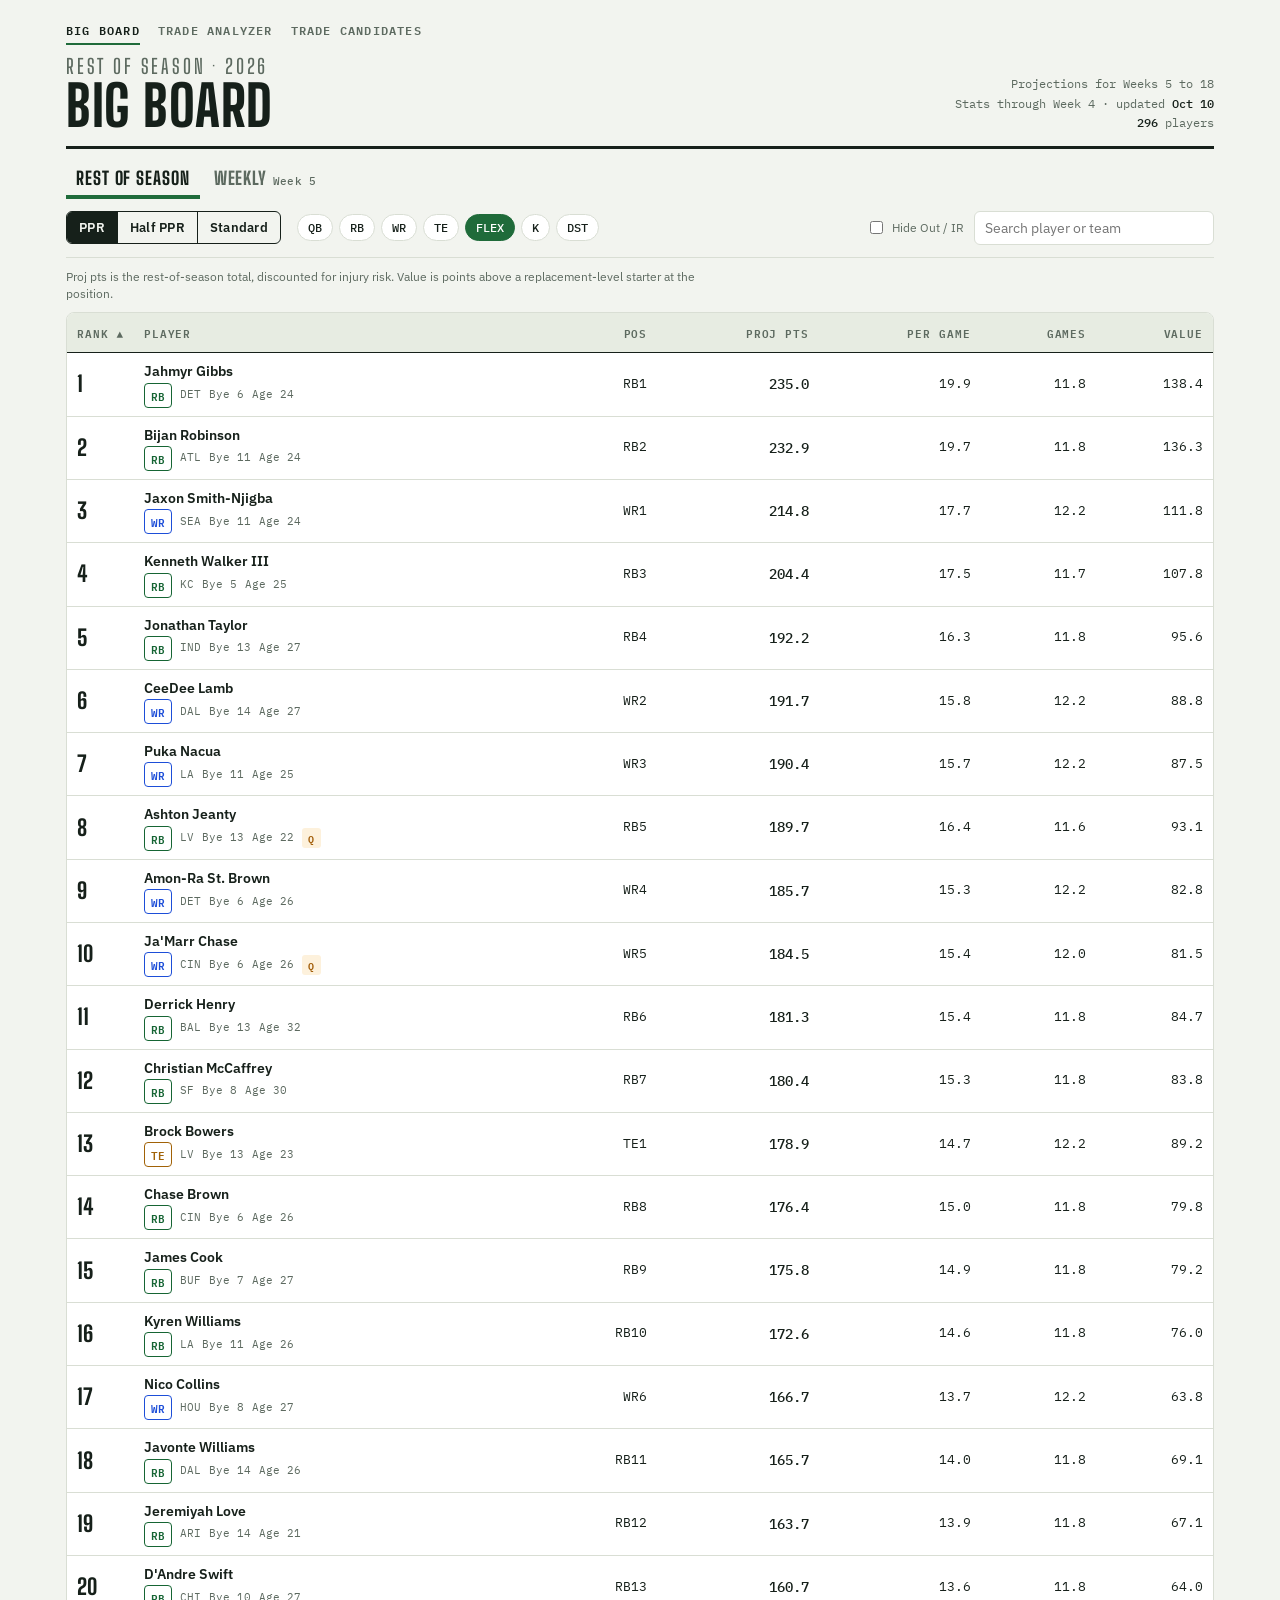
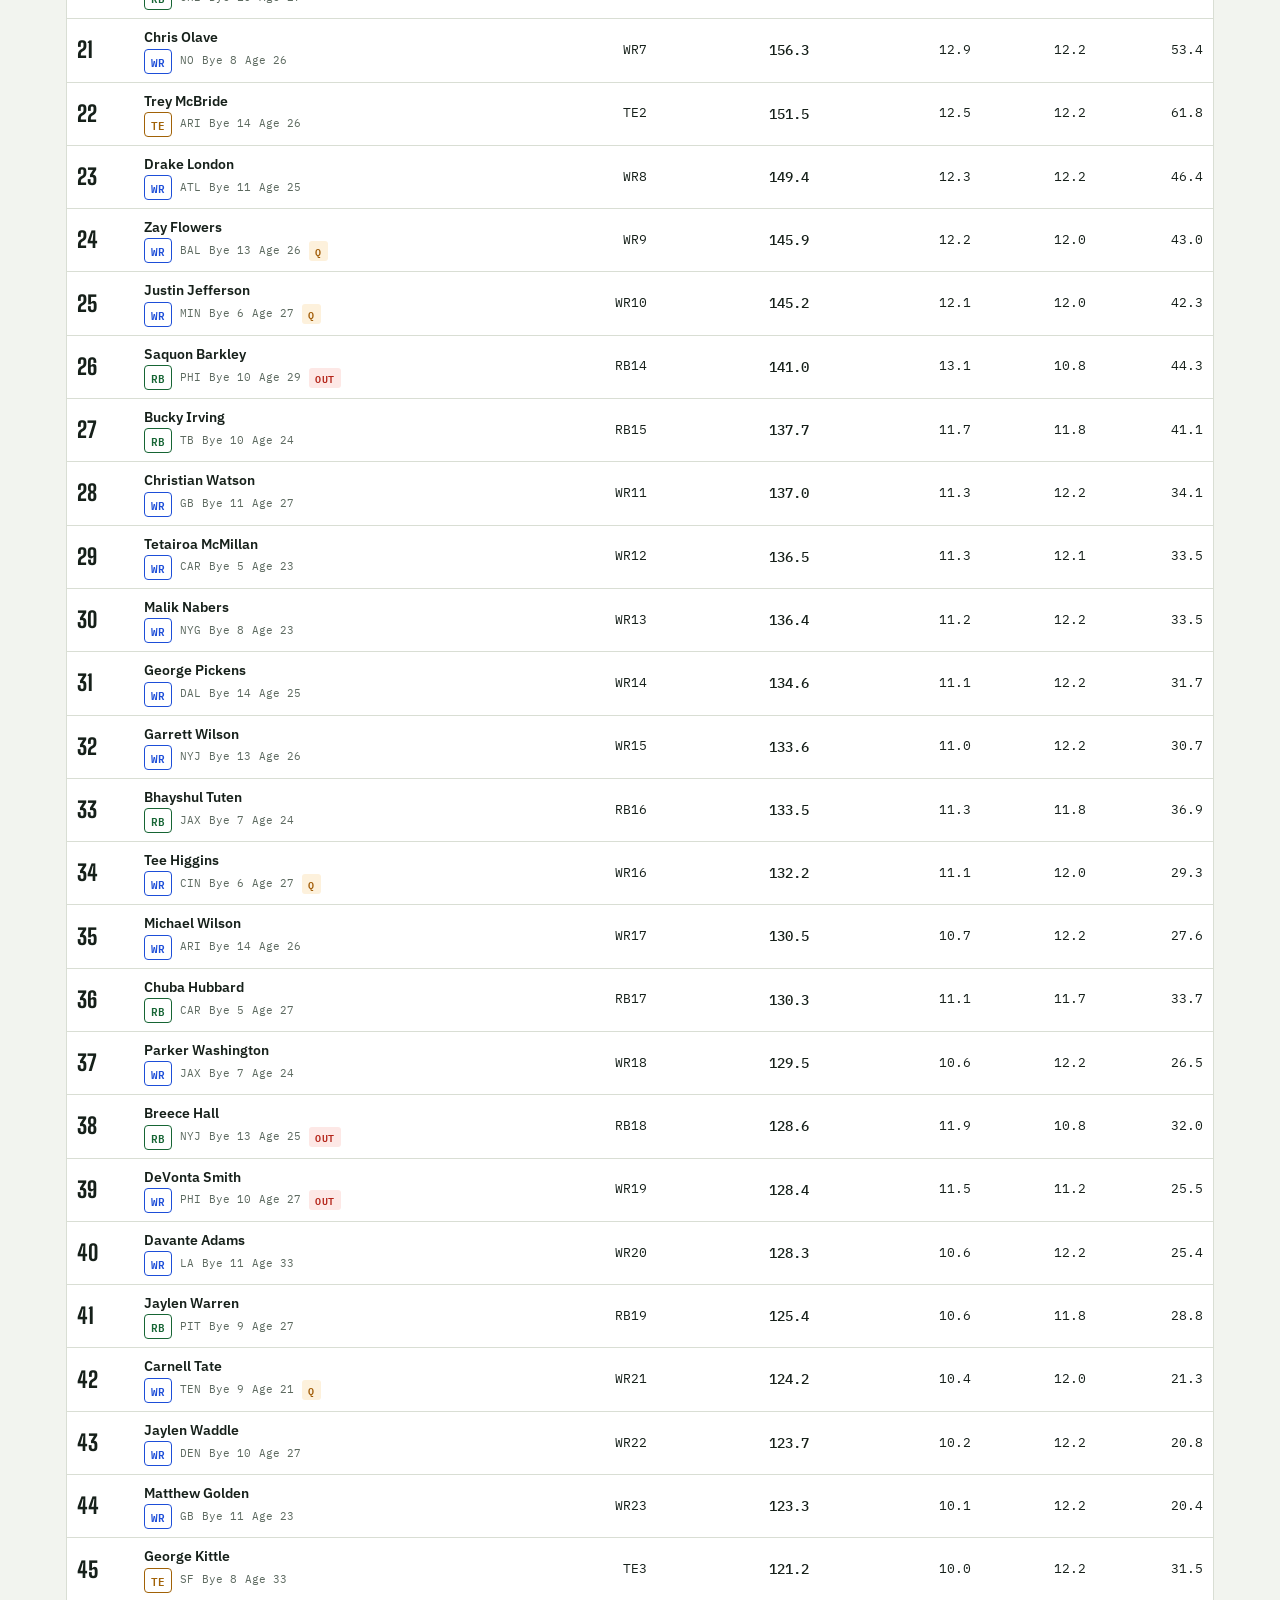
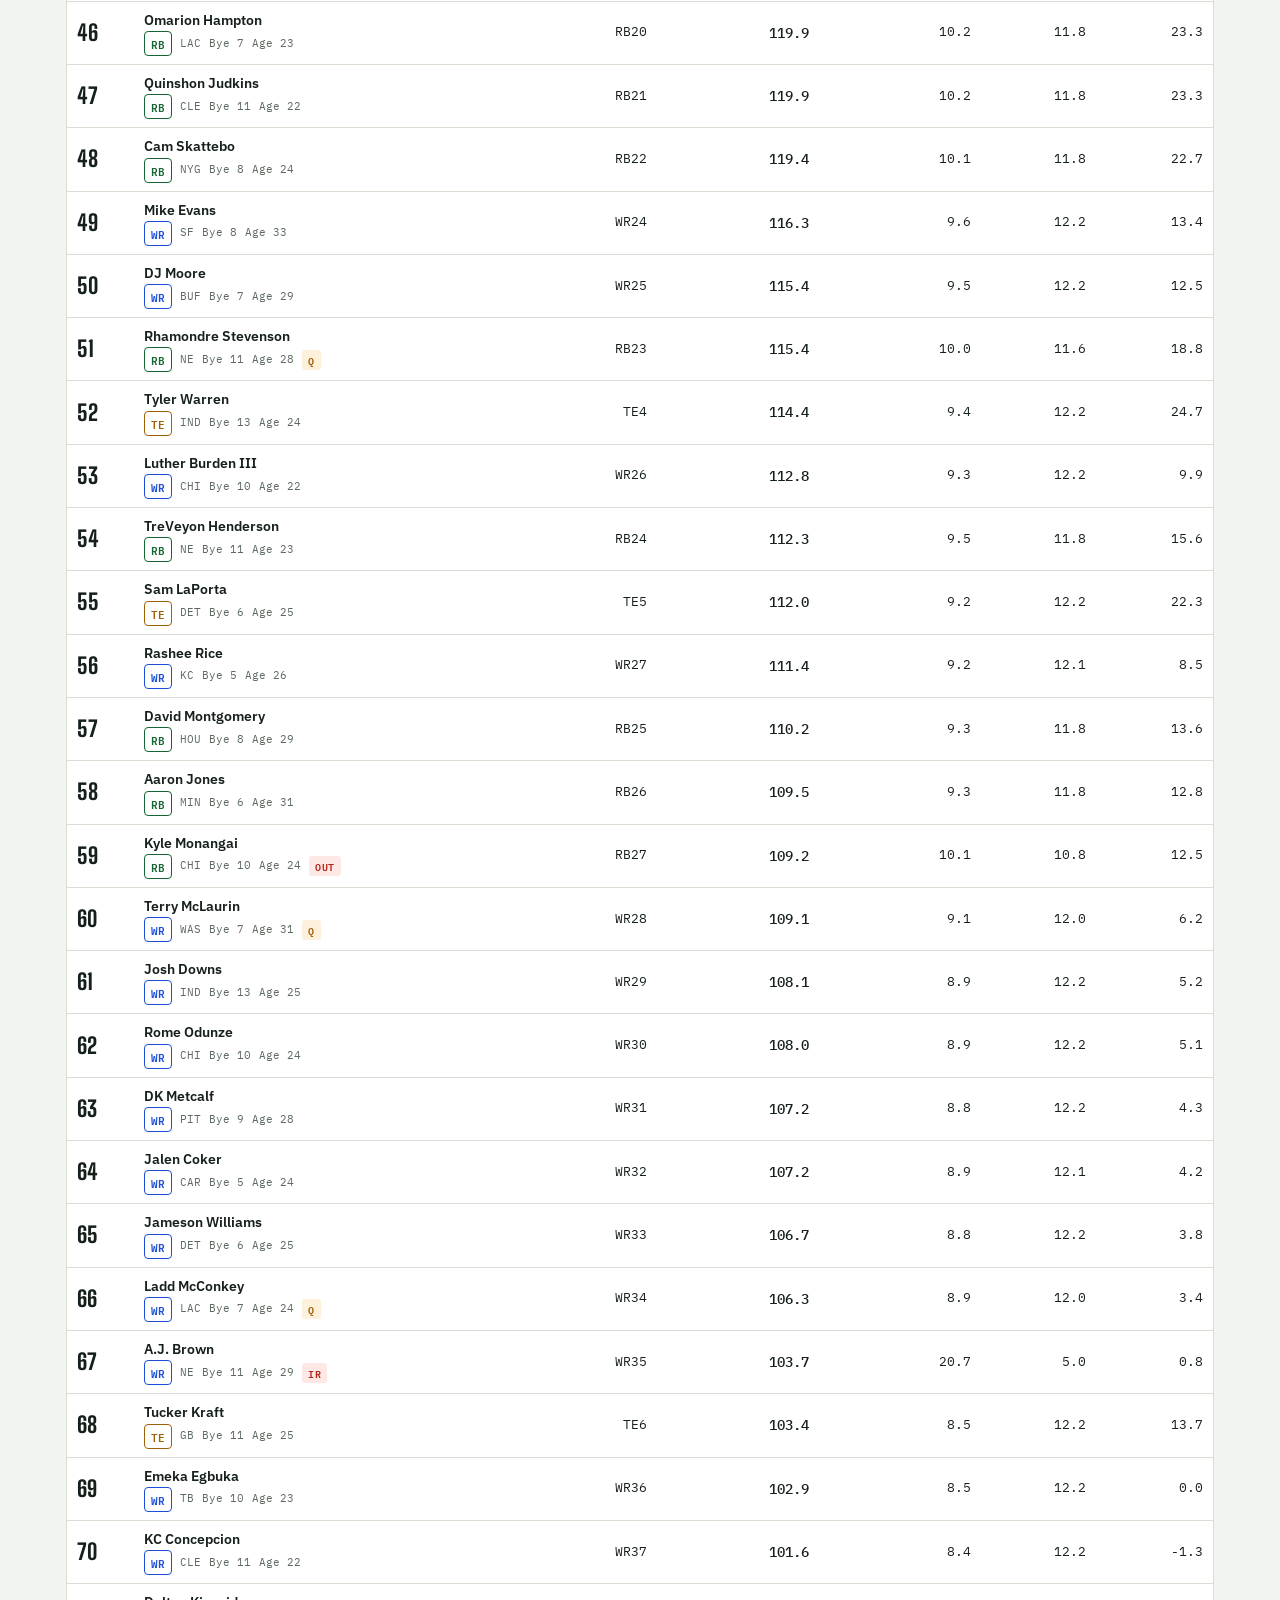
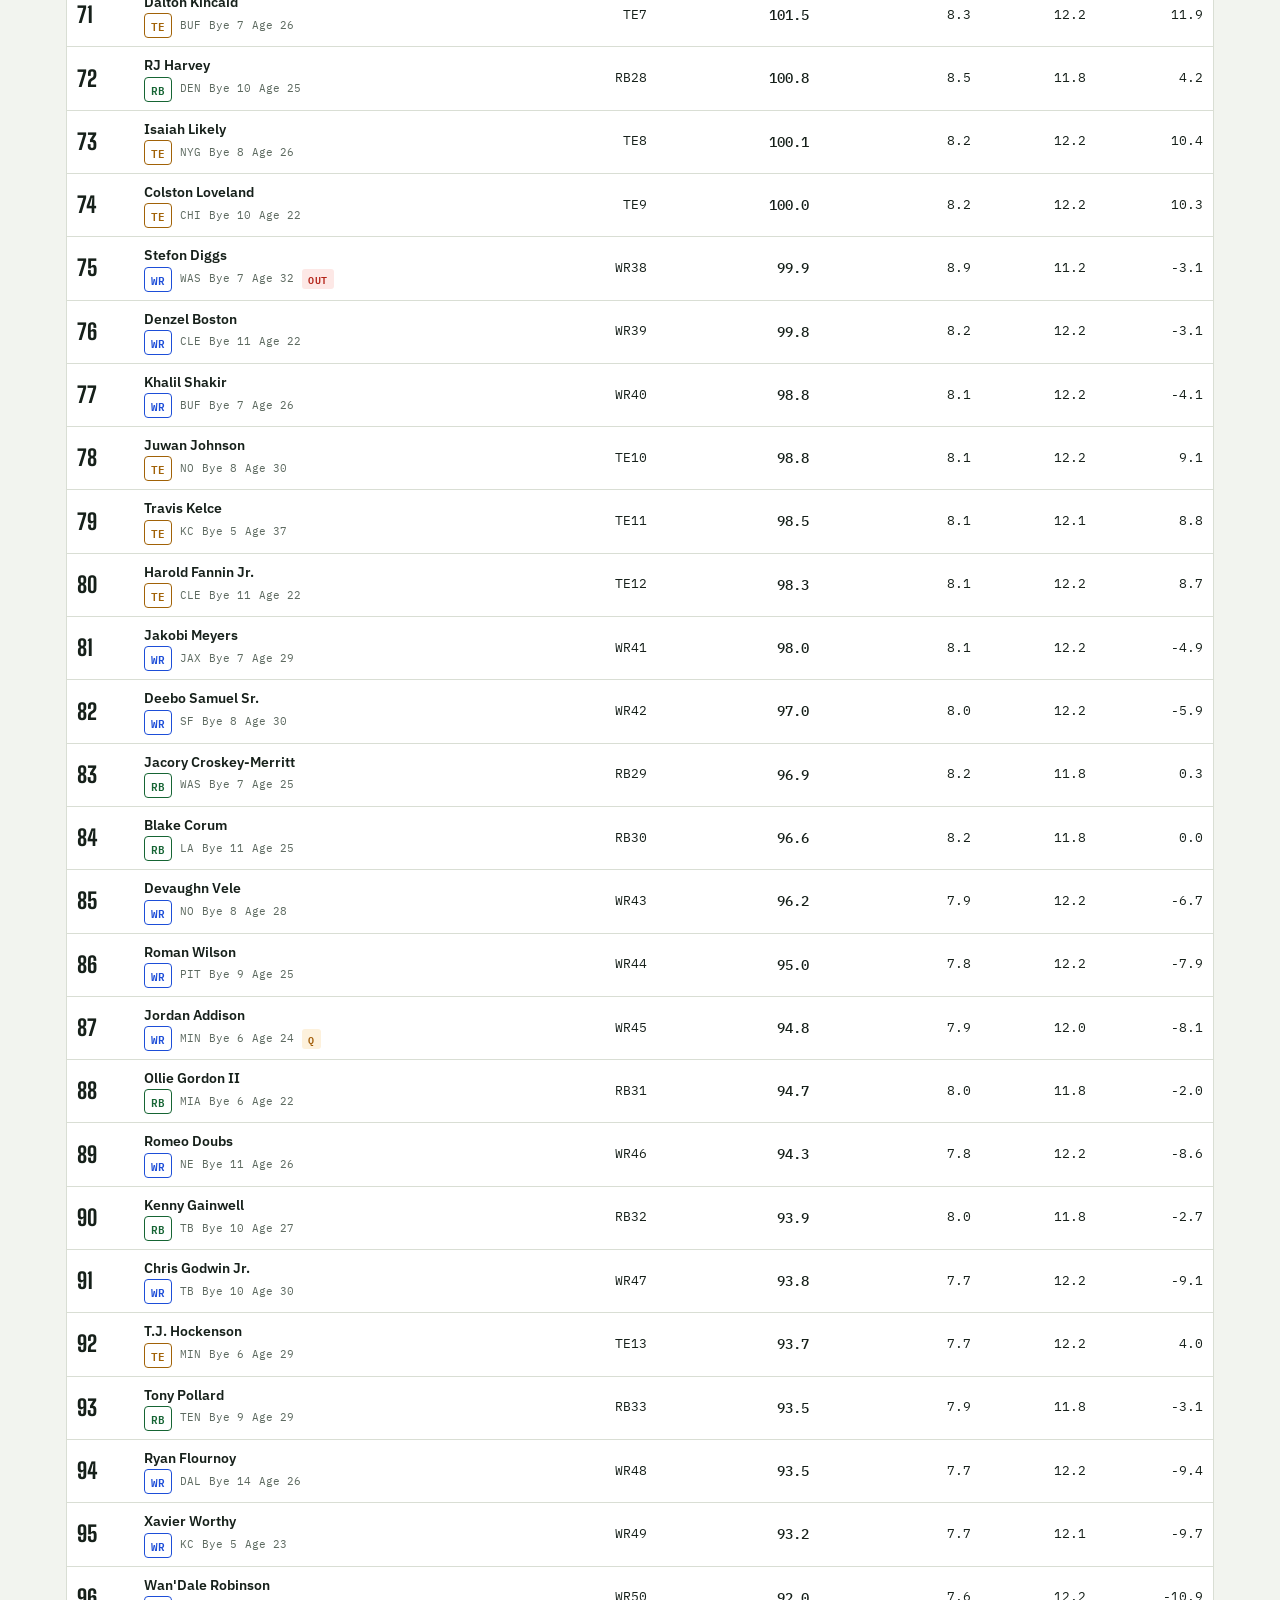
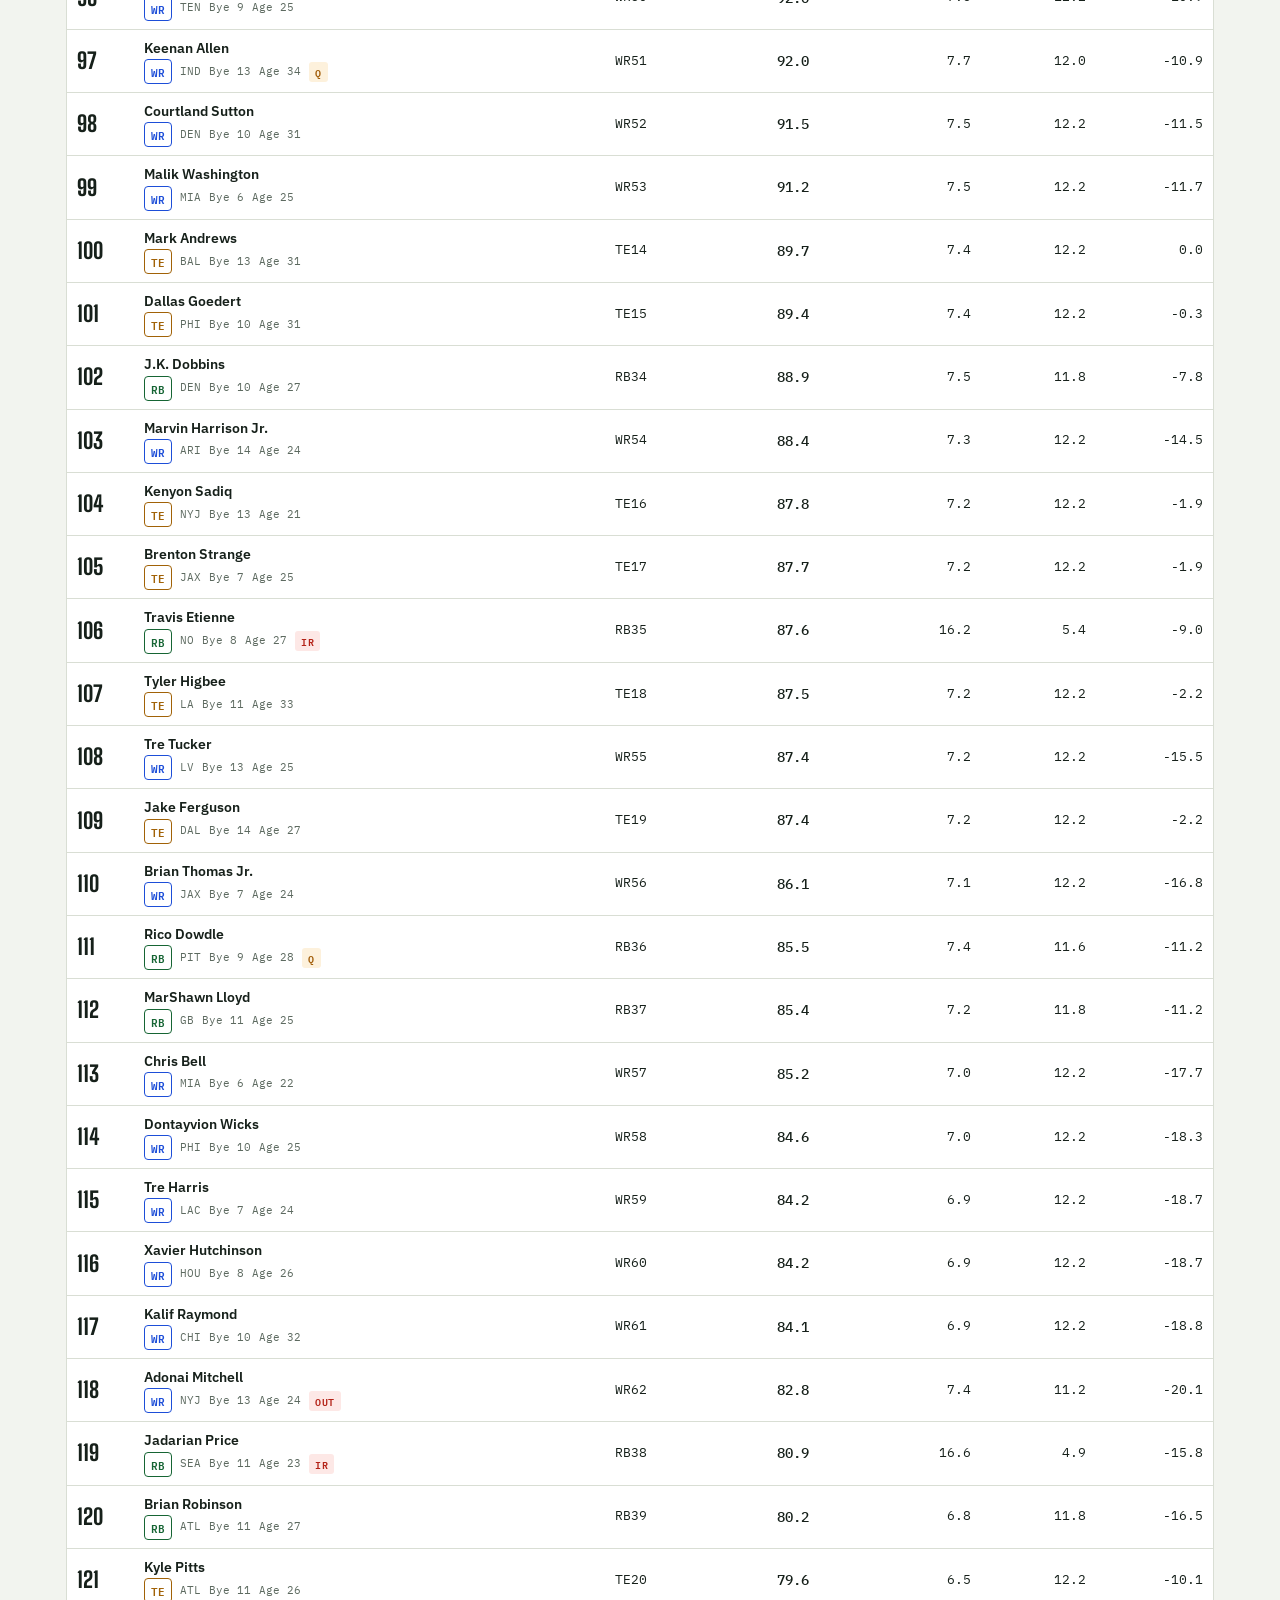
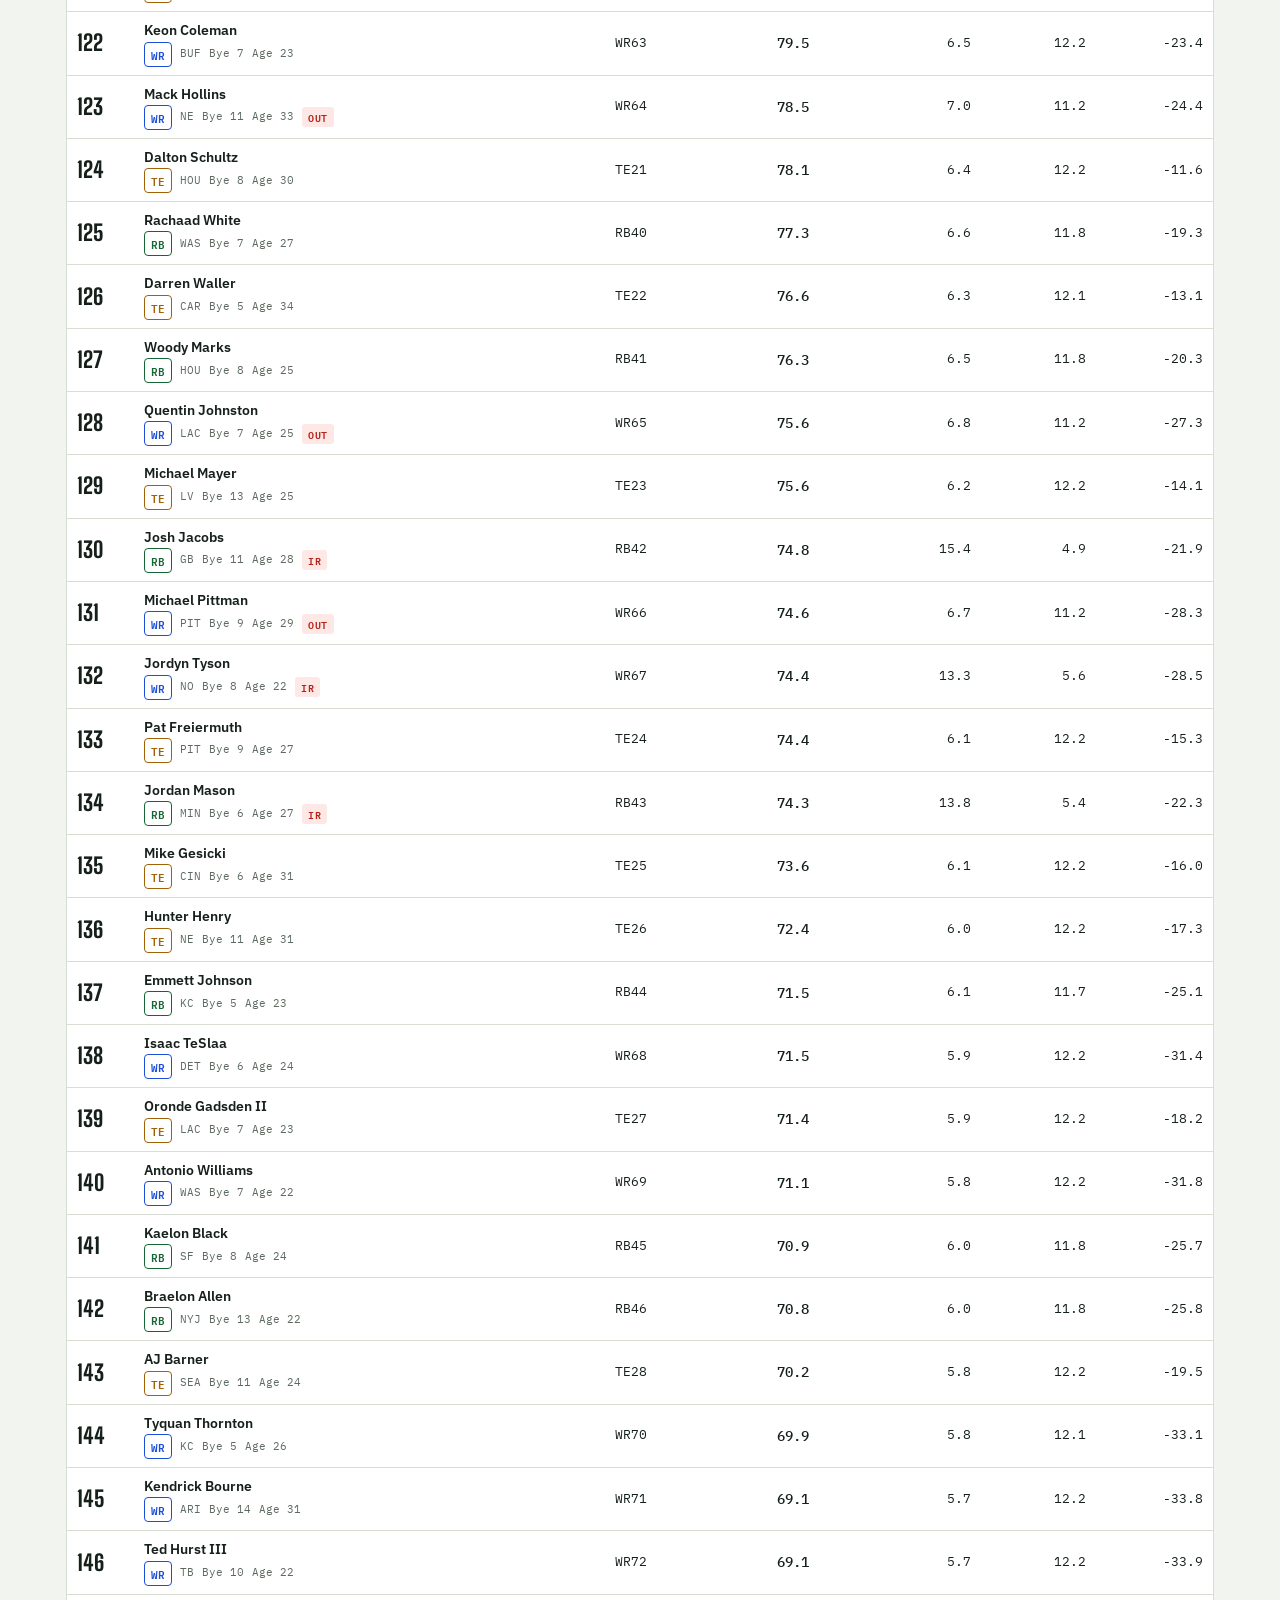
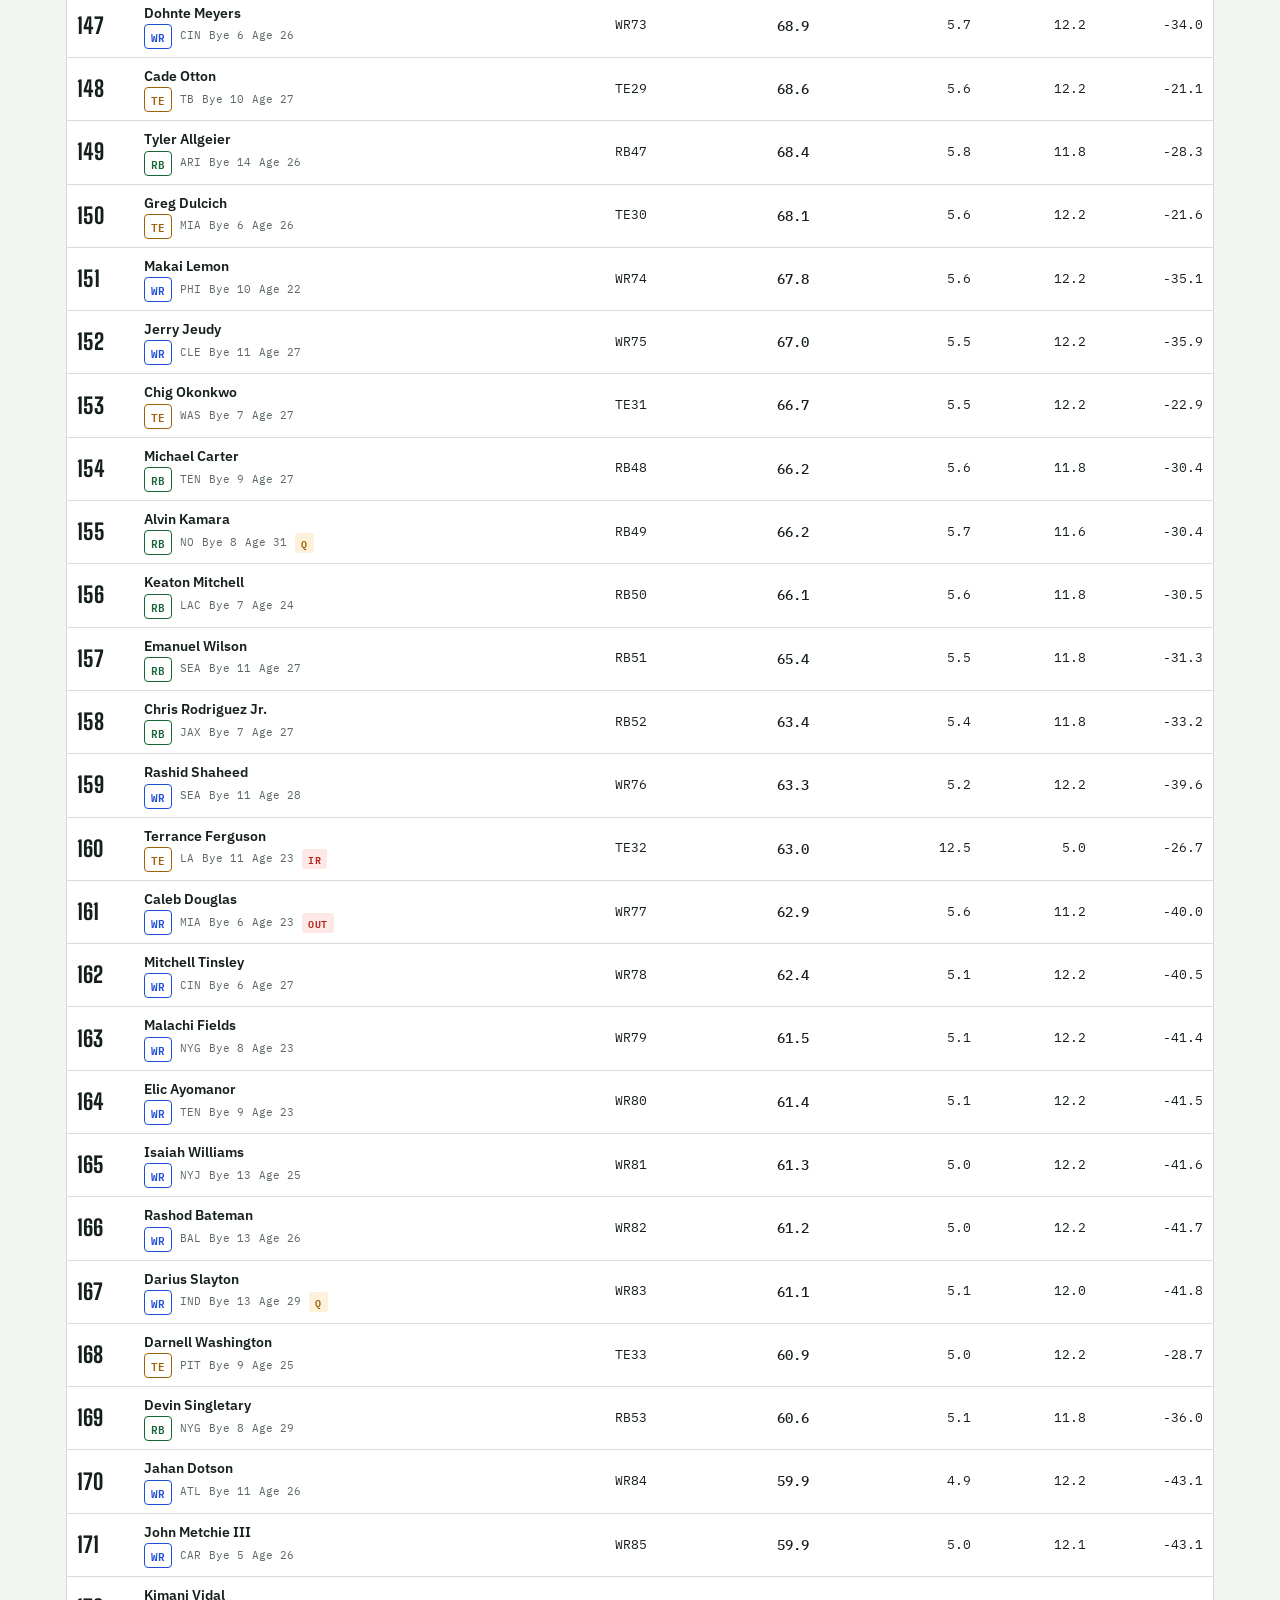
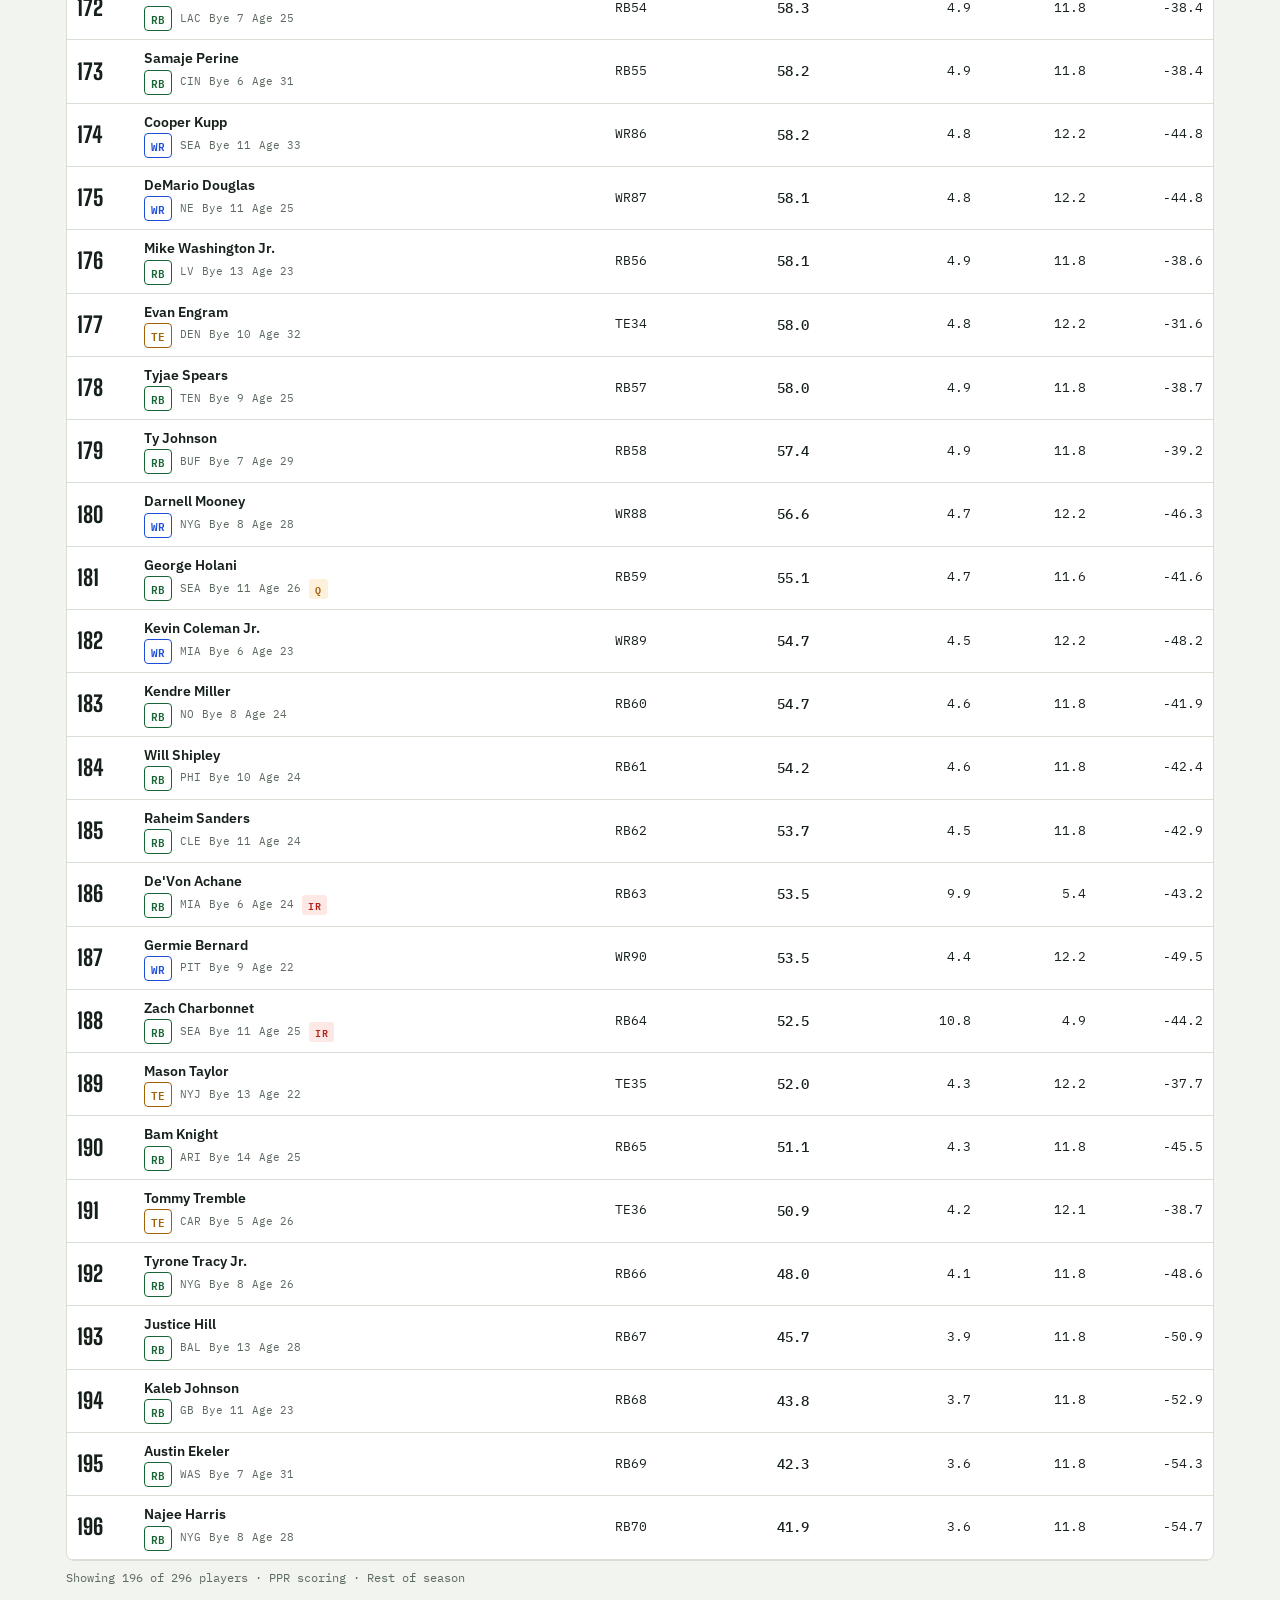
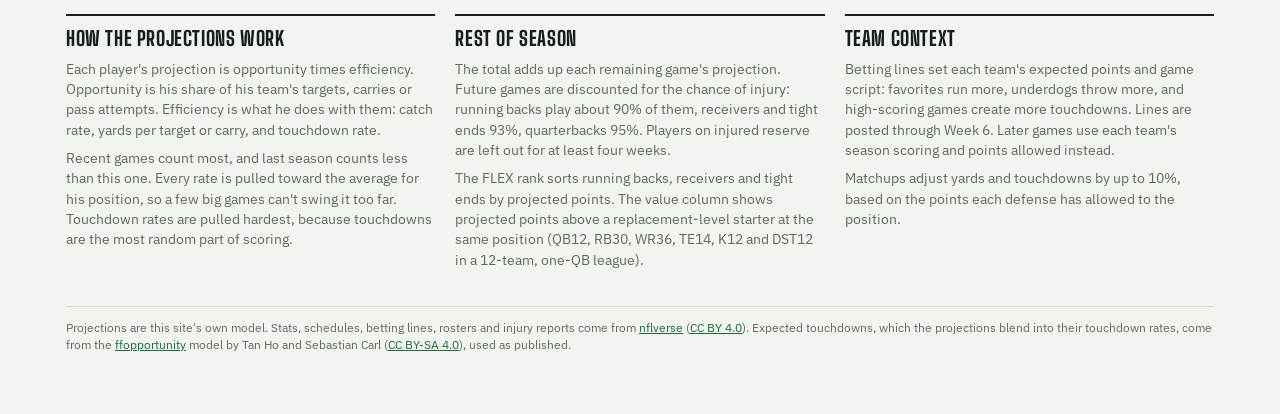
==== commit b8a6de58: "Add a Trade Candidates page and complete the data credits The new page lists players to trade for an" ====
--- a/index.html
+++ b/index.html
@@ -13,7 +13,7 @@
 
 
 <div class="wrap">
-  <nav class="site" aria-label="Pages"><a href="index.html" aria-current="page">Big Board</a><a href="trade.html">Trade Analyzer</a></nav>
+  <nav class="site" aria-label="Pages"><a href="index.html" aria-current="page">Big Board</a><a href="trade.html">Trade Analyzer</a><a href="candidates.html">Trade Candidates</a></nav>
   <header class="top">
     <h1><small id="kicker"></small>Big Board</h1>
     <div class="meta" id="meta"></div>
@@ -91,10 +91,10 @@
     </section>
   </div>
 
-  <p class="credit">Projections are this site's own model. Stats, schedules, betting lines, rosters and injury reports come from <a href="https://github.com/nflverse">nflverse</a> (CC BY 4.0). Expected touchdowns come from the <a href="https://github.com/ffverse/ffopportunity">ffopportunity</a> model.</p>
+  <p class="credit">Projections are this site's own model. Stats, schedules, betting lines, rosters and injury reports come from <a href="https://github.com/nflverse" target="_blank" rel="noopener">nflverse</a> (<a href="https://creativecommons.org/licenses/by/4.0/" target="_blank" rel="noopener">CC BY 4.0</a>). Expected touchdowns, which the projections blend into their touchdown rates, come from the <a href="https://github.com/ffverse/ffopportunity" target="_blank" rel="noopener">ffopportunity</a> model by Tan Ho and Sebastian Carl (<a href="https://creativecommons.org/licenses/by-sa/4.0/" target="_blank" rel="noopener">CC BY-SA 4.0</a>), used as published.</p>
 </div>
 
-<script src="data.js?v=076f2ed1ed"></script>
+<script src="data.js?v=95d718e8d2"></script>
 <script>
 const st = {v:'ros', f:'ppr', p:'FLEX', q:'', hide:false, sk:'r', dir:1};
 try{const s=JSON.parse(localStorage.getItem('cbb')||'{}'); if(['ppr','half','std'].includes(s.f)) st.f=s.f; if(s.p&&s.p!=='ALL') st.p=s.p; if(s.v==='wk') st.v='wk';}catch(e){}
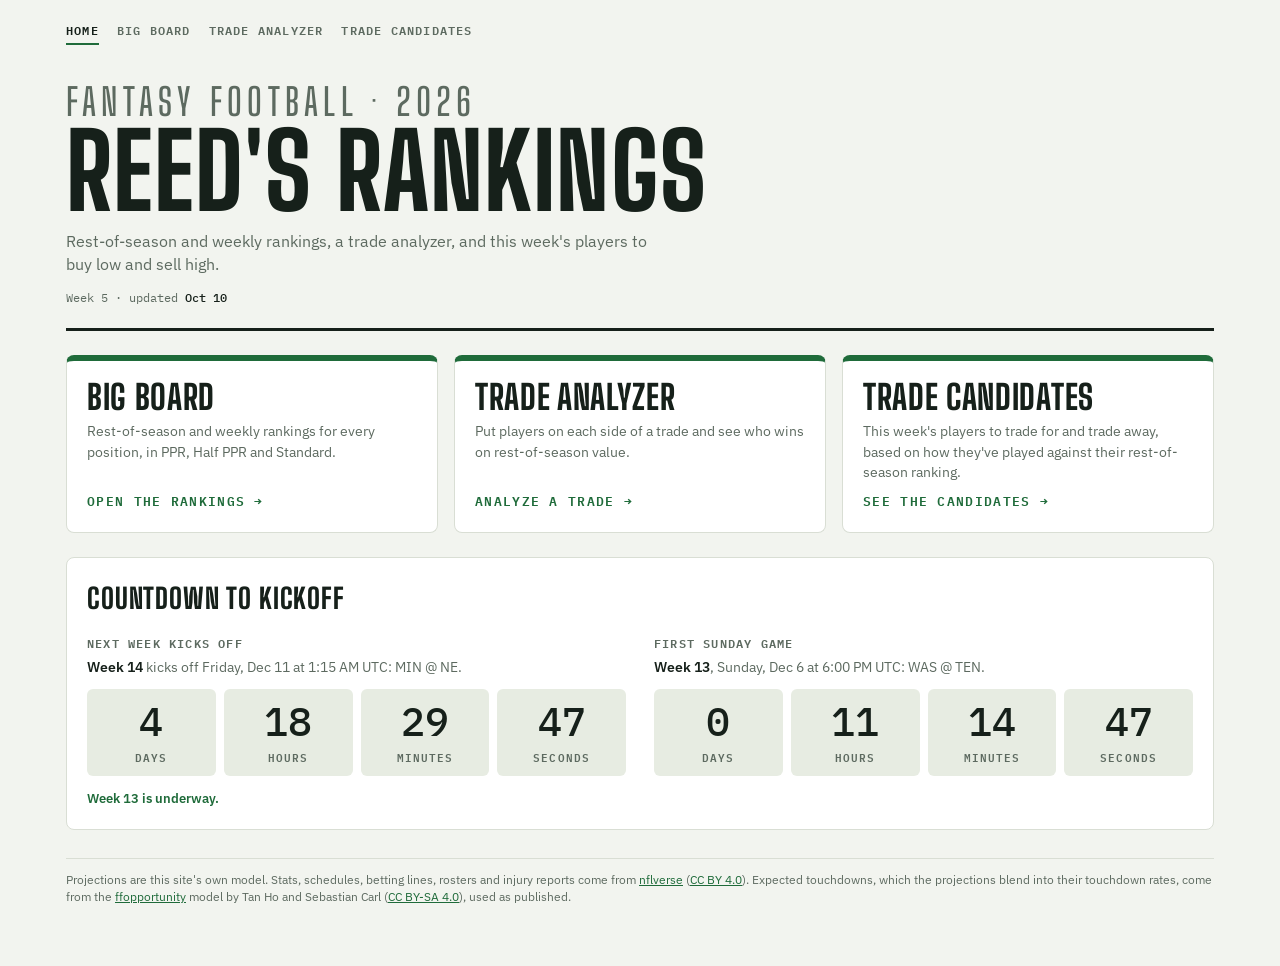
==== commit 866e080f: "Add a Reed's Rankings home page with kickoff countdowns The new home page at index.html links to eac" ====
--- a/index.html
+++ b/index.html
@@ -3,190 +3,145 @@
 <head>
 <meta charset="utf-8">
 <meta name="viewport" content="width=device-width,initial-scale=1,viewport-fit=cover">
-<title>Big Board</title>
+<title>Reed's Rankings</title>
 <link rel="preconnect" href="https://fonts.googleapis.com">
 <link rel="preconnect" href="https://fonts.gstatic.com" crossorigin>
 <link rel="stylesheet" href="https://fonts.googleapis.com/css2?family=Big+Shoulders+Display:wght@600;800&family=IBM+Plex+Sans:wght@400;500;600&family=IBM+Plex+Mono:wght@400;500&display=swap">
 <link rel="stylesheet" href="style.css">
+<style>
+/* A big title and one large button per page of the site */
+.hero{padding-block:28px 22px;border-bottom:3px solid var(--fg)}
+.hero h1{font-size:clamp(52px,11vw,104px)}
+.hero p{margin:12px 0 0;color:var(--muted);font-size:16px;max-width:60ch}
+.hero .meta{text-align:left;margin-top:12px}
+.tiles{display:grid;grid-template-columns:repeat(auto-fit,minmax(260px,1fr));gap:16px;margin-top:24px}
+.tile{display:flex;flex-direction:column;gap:8px;min-width:0;padding:20px;background:var(--surface);color:var(--fg);text-decoration:none;
+  border:1px solid var(--line);border-top:6px solid var(--accent);border-radius:8px;transition:transform .15s,border-color .15s,box-shadow .15s}
+.tile:hover{transform:translateY(-2px);border-color:var(--fg);border-top-color:var(--accent);box-shadow:0 8px 24px rgb(0 0 0 / .12)}
+.tile:focus-visible{outline:2px solid var(--accent);outline-offset:3px}
+.tile h2{font-family:var(--display);font-weight:800;text-transform:uppercase;font-size:34px;line-height:.95;letter-spacing:.02em;margin:0}
+.tile p{margin:0;color:var(--muted);flex:1}
+.tile .go{font:600 13px var(--mono);text-transform:uppercase;letter-spacing:.1em;color:var(--accent)}
+.tile .go::after{content:" →"}
+.kickoff{margin-top:24px;background:var(--surface);border:1px solid var(--line);border-radius:8px;padding:20px}
+.kickoff h2{font-family:var(--display);font-weight:800;text-transform:uppercase;font-size:28px;letter-spacing:.03em;margin:0}
+.clocks{display:grid;grid-template-columns:repeat(auto-fit,minmax(300px,1fr));gap:16px 28px;margin-top:14px}
+.clocks>div{min-width:0;display:flex;flex-direction:column}
+.kickoff h3{font:600 12px var(--mono);text-transform:uppercase;letter-spacing:.1em;color:var(--muted);margin:0}
+.kickoff .when{margin:4px 0 12px;color:var(--muted)}
+.kickoff .when b{color:var(--fg);font-weight:600}
+/* Pushed to the bottom of each panel, so the two clocks line up when one description wraps */
+.clock{display:grid;grid-template-columns:repeat(4,minmax(0,1fr));gap:8px;margin-top:auto}
+.clock div{background:var(--chalk);border-radius:6px;padding:12px 6px 10px;text-align:center}
+.clock b{display:block;font:500 clamp(28px,6vw,40px)/1 var(--mono);font-variant-numeric:tabular-nums}
+.clock span{display:block;margin-top:6px;font:600 11px var(--mono);text-transform:uppercase;letter-spacing:.1em;color:var(--muted)}
+.kickoff .live{margin:14px 0 0;font-size:13px;color:var(--muted)}
+.kickoff .live b{color:var(--accent);font-weight:600}
+</style>
 </head>
 <body>
 
-
 <div class="wrap">
-  <nav class="site" aria-label="Pages"><a href="index.html" aria-current="page">Big Board</a><a href="trade.html">Trade Analyzer</a><a href="candidates.html">Trade Candidates</a></nav>
-  <header class="top">
-    <h1><small id="kicker"></small>Big Board</h1>
+  <nav class="site" aria-label="Pages"><a href="index.html" aria-current="page">Home</a><a href="board.html">Big Board</a><a href="trade.html">Trade Analyzer</a><a href="candidates.html">Trade Candidates</a></nav>
+  <header class="hero">
+    <h1><small id="kicker">Fantasy football</small>Reed's Rankings</h1>
+    <p>Rest-of-season and weekly rankings, a trade analyzer, and this week's players to buy low and sell high.</p>
     <div class="meta" id="meta"></div>
   </header>
 
-  <div class="views" role="tablist" aria-label="Ranking view">
-    <button type="button" role="tab" id="v-ros" data-v="ros" aria-selected="true">Rest of Season</button>
-    <button type="button" role="tab" id="v-wk" data-v="wk" aria-selected="false">Weekly<span class="tag" id="wkTag"></span></button>
+  <div class="tiles">
+    <a class="tile" href="board.html">
+      <h2>Big Board</h2>
+      <p>Rest-of-season and weekly rankings for every position, in PPR, Half PPR and Standard.</p>
+      <span class="go">Open the rankings</span>
+    </a>
+    <a class="tile" href="trade.html">
+      <h2>Trade Analyzer</h2>
+      <p>Put players on each side of a trade and see who wins on rest-of-season value.</p>
+      <span class="go">Analyze a trade</span>
+    </a>
+    <a class="tile" href="candidates.html">
+      <h2>Trade Candidates</h2>
+      <p>This week's players to trade for and trade away, based on how they've played against their rest-of-season ranking.</p>
+      <span class="go">See the candidates</span>
+    </a>
   </div>
 
-  <div class="controls" role="toolbar" aria-label="Ranking filters">
-    <div class="seg" id="fmt" aria-label="Scoring format">
-      <button type="button" data-f="ppr" aria-pressed="true">PPR</button>
-      <button type="button" data-f="half" aria-pressed="false">Half PPR</button>
-      <button type="button" data-f="std" aria-pressed="false">Standard</button>
+  <section class="kickoff" aria-labelledby="k-title">
+    <h2 id="k-title">Countdown to kickoff</h2>
+    <div class="clocks">
+      <div>
+        <h3 id="k-title">Next week kicks off</h3>
+        <p class="when" id="k-when"></p>
+        <div class="clock" role="timer" aria-labelledby="k-title">
+          <div><b id="k-d">–</b><span>Days</span></div>
+          <div><b id="k-h">–</b><span>Hours</span></div>
+          <div><b id="k-m">–</b><span>Minutes</span></div>
+          <div><b id="k-s">–</b><span>Seconds</span></div>
+        </div>
+      </div>
+      <div>
+        <h3 id="sun-title">First Sunday game</h3>
+        <p class="when" id="sun-when"></p>
+        <div class="clock" role="timer" aria-labelledby="sun-title">
+          <div><b id="sun-d">–</b><span>Days</span></div>
+          <div><b id="sun-h">–</b><span>Hours</span></div>
+          <div><b id="sun-m">–</b><span>Minutes</span></div>
+          <div><b id="sun-s">–</b><span>Seconds</span></div>
+        </div>
+      </div>
     </div>
-    <div class="chips" id="pos" aria-label="Position">
-      <button type="button" data-p="QB" aria-pressed="false">QB</button>
-      <button type="button" data-p="RB" aria-pressed="false">RB</button>
-      <button type="button" data-p="WR" aria-pressed="false">WR</button>
-      <button type="button" data-p="TE" aria-pressed="false">TE</button>
-      <button type="button" data-p="FLEX" aria-pressed="true">FLEX</button>
-      <button type="button" data-p="K" aria-pressed="false">K</button>
-      <button type="button" data-p="DST" aria-pressed="false">DST</button>
-    </div>
-    <div class="search">
-      <label for="hideInj"><input type="checkbox" id="hideInj"> Hide Out / IR</label>
-      <input type="search" id="q" placeholder="Search player or team" aria-label="Search player or team">
-    </div>
-  </div>
-
-  <p class="notice" id="notice" hidden></p>
-  <p class="legend" id="legend"></p>
-
-  <div class="tablebox">
-    <table>
-      <thead><tr id="head"></tr></thead>
-      <tbody id="body"></tbody>
-    </table>
-  </div>
-  <div class="count" id="count"></div>
-
-  <div class="notes" id="notes-ros">
-    <section>
-      <h2>How the projections work</h2>
-      <p>Each player's projection is opportunity times efficiency. Opportunity is his share of his team's targets, carries or pass attempts. Efficiency is what he does with them: catch rate, yards per target or carry, and touchdown rate.</p>
-      <p>Recent games count most, and last season counts less than this one. Every rate is pulled toward the average for his position, so a few big games can't swing it too far. Touchdown rates are pulled hardest, because touchdowns are the most random part of scoring.</p>
-    </section>
-    <section>
-      <h2>Rest of season</h2>
-      <p>The total adds up each remaining game's projection. Future games are discounted for the chance of injury: running backs play about 90% of them, receivers and tight ends 93%, quarterbacks 95%. Players on injured reserve are left out for at least four weeks.</p>
-      <p>The FLEX rank sorts running backs, receivers and tight ends by projected points. The value column shows projected points above a replacement-level starter at the same position (QB12, RB30, WR36, TE14, K12 and DST12 in a 12-team, one-QB league).</p>
-    </section>
-    <section>
-      <h2>Team context</h2>
-      <p>Betting lines set each team's expected points and game script: favorites run more, underdogs throw more, and high-scoring games create more touchdowns. <span id="lineNote"></span></p>
-      <p>Matchups adjust yards and touchdowns by up to 10%, based on the points each defense has allowed to the position.</p>
-    </section>
-  </div>
-
-  <div class="notes" id="notes-wk" hidden>
-    <section>
-      <h2>How the weekly rank is built</h2>
-      <p>Weekly rankings are positional, the way start/sit decisions are made. Pick a position to see QB1, RB1 and so on, or FLEX to compare running backs, receivers and tight ends on one list.</p>
-      <p>Projections assume the player suits up. Check the injury tag before you set your lineup. When a teammate is out, his share of targets and carries is spread across the players who are left.</p>
-    </section>
-    <section>
-      <h2>Range</h2>
-      <p>The bar shows the middle 60% of likely outcomes (20th to 80th percentile), and the tick marks the projection. It's based on how much the player's scoring has swung from game to game, blended with what's typical for his position.</p>
-    </section>
-    <section>
-      <h2>Scoring</h2>
-      <p>Offense: 0.04 per passing yard, 4 per passing TD, −2 per interception, 0.1 per rushing or receiving yard, 6 per rushing or receiving TD, −2 per fumble lost, and 1, 0.5 or 0 per catch.</p>
-      <p>Kickers: 3 for a field goal under 40 yards, 4 from 40 to 49, 5 from 50 and up, 1 per extra point, −1 per miss. Defenses: 1 per sack, 2 per interception or fumble recovery, 6 per TD, 2 per safety, and 10 down to −4 for points allowed.</p>
-    </section>
-  </div>
+    <p class="live" id="k-live" hidden></p>
+  </section>
 
   <p class="credit">Projections are this site's own model. Stats, schedules, betting lines, rosters and injury reports come from <a href="https://github.com/nflverse" target="_blank" rel="noopener">nflverse</a> (<a href="https://creativecommons.org/licenses/by/4.0/" target="_blank" rel="noopener">CC BY 4.0</a>). Expected touchdowns, which the projections blend into their touchdown rates, come from the <a href="https://github.com/ffverse/ffopportunity" target="_blank" rel="noopener">ffopportunity</a> model by Tan Ho and Sebastian Carl (<a href="https://creativecommons.org/licenses/by-sa/4.0/" target="_blank" rel="noopener">CC BY-SA 4.0</a>), used as published.</p>
 </div>
 
-<script src="data.js?v=95d718e8d2"></script>
+<script src="data.js?v=09ab7bc0fd"></script>
 <script>
-const st = {v:'ros', f:'ppr', p:'FLEX', q:'', hide:false, sk:'r', dir:1};
-try{const s=JSON.parse(localStorage.getItem('cbb')||'{}'); if(['ppr','half','std'].includes(s.f)) st.f=s.f; if(s.p&&s.p!=='ALL') st.p=s.p; if(s.v==='wk') st.v='wk';}catch(e){}
-location.hash.replace('#','')==='weekly' && (st.v='wk');
+try{
+  document.getElementById('kicker').textContent=`Fantasy football · ${INFO.season}`;
+  const built=new Date(INFO.built+'T12:00:00').toLocaleDateString('en-US',{month:'short',day:'numeric'});
+  document.getElementById('meta').innerHTML=`<span>Week ${INFO.week} · updated <b>${built}</b></span>`;
+}catch(e){}
+
+// Two countdowns: the first kickoff of the next week that hasn't started, and the next Sunday's first game.
+// While a week is underway, a line below also names its next kickoff.
 const $=id=>document.getElementById(id);
-const FLEXP=['RB','WR','TE'];
-const OUTS=new Set(['Out','IR','PUP','DNR','Doubtful','Sus']);
-const FMT={ppr:'PPR',half:'Half PPR',std:'Standard'};
-const WEEK=INFO.week;
-const built=new Date(INFO.built+'T12:00:00').toLocaleDateString('en-US',{month:'short',day:'numeric'});
-const META={
-  ros:`<span>Projections for Weeks ${WEEK} to 18</span><span>Stats through Week ${INFO.stats_through} · updated <b>${built}</b></span><span><b>${ROS.length}</b> players</span>`,
-  wk:`<span>Week ${WEEK} projections</span><span>Stats through Week ${INFO.stats_through} · updated <b>${built}</b></span><span><b>${WK.length}</b> players</span>`
-};
-const LEGEND={
-  ros:'Proj pts is the rest-of-season total, discounted for injury risk. Value is points above a replacement-level starter at the position.',
-  wk:'Proj is the expected score if he plays. Range shows the middle 60% of likely outcomes.'
-};
-function injTag(o){if(!o.i)return ''; const c=OUTS.has(o.i)?'out':'q'; const l=o.i==='Questionable'?'Q':o.i;
-  return o.iw ? `<span class="inj ${c}" title="From the Week ${o.iw} injury report. This week's report isn't out yet.">${l} · W${o.iw}</span>` : `<span class="inj ${c}">${l}</span>`;}
-function cols(){
-  if(st.v==='ros') return [['r','Rank','l'],['n','Player','l'],['pr','Pos',''],['pts','Proj pts',''],['pg','Per game',''],['gp','Games',''],['v','Value','']];
-  return [['r','Rank','l'],['n','Player','l'],['pr','Pos',''],['pts','Proj',''],['hi','Range','range'],[null,'Projected stats','l']];
+const games=(typeof GAMES!=='undefined'?GAMES:[]).slice().sort((a,b)=>a.ko-b.ko);
+const day=t=>new Date(t*1000).toLocaleDateString(undefined,{weekday:'long',month:'short',day:'numeric'});
+const time=t=>new Date(t*1000).toLocaleTimeString(undefined,{hour:'numeric',minute:'2-digit',timeZoneName:'short'});
+const etDay=t=>new Date(t*1000).toLocaleDateString('en-US',{weekday:'long',timeZone:'America/New_York'});
+const pad=n=>String(n).padStart(2,'0');
+function setClock(k, ko, when, now){
+  if(ko===undefined){
+    $(`${k}-when`).textContent='The next kickoff will appear after the rankings are next updated.';
+    ['d','h','m','s'].forEach(u=>$(`${k}-${u}`).textContent='–'); return;}
+  $(`${k}-when`).innerHTML=when;
+  let left=Math.max(0,Math.floor(ko-now));
+  $(`${k}-d`).textContent=Math.floor(left/86400); left%=86400;
+  $(`${k}-h`).textContent=pad(Math.floor(left/3600)); left%=3600;
+  $(`${k}-m`).textContent=pad(Math.floor(left/60)); $(`${k}-s`).textContent=pad(left%60);
 }
-function drawHead(){
-  $('head').innerHTML=cols().map(([k,l,c])=>k?`<th class="${c}" data-k="${k}" tabindex="0"${k===st.sk?` aria-sort="${st.dir===1?'ascending':'descending'}"`:''}>${l}</th>`:`<th class="${c}">${l}</th>`).join('');
-  document.querySelectorAll('#head th[data-k]').forEach(th=>{th.addEventListener('click',()=>sortBy(th.dataset.k)); th.addEventListener('keydown',e=>{if(e.key==='Enter'||e.key===' '){e.preventDefault();sortBy(th.dataset.k);}});});
+// One game per slot: when several kick off at once, the first one listed in the schedule
+const at=(w,ko)=>{const g=games.find(g=>g.w===w&&g.ko===ko); return `${g.a} @ ${g.h}`;};
+function tick(){
+  const now=Date.now()/1000, openers={};
+  for(const g of games) if(!(g.w in openers)) openers[g.w]=g.ko;
+  const next=Object.keys(openers).map(Number).sort((a,b)=>a-b).find(w=>openers[w]>now);
+  const wko=openers[next];
+  setClock('k', wko, wko&&`<b>Week ${next}</b> kicks off ${day(wko)} at ${time(wko)}: ${at(next,wko)}.`, now);
+  // Sunday by the league's Eastern schedule, so a London morning game still counts as Sunday's first
+  const sun=games.find(g=>g.ko>now&&etDay(g.ko)==='Sunday');
+  setClock('sun', sun?.ko, sun&&`<b>Week ${sun.w}</b>, ${day(sun.ko)} at ${time(sun.ko)}: ${at(sun.w,sun.ko)}.`, now);
+  // A week that has kicked off but still has games to come, unless its next game is the Sunday clock's
+  const cur=games.find(g=>g.ko>now&&openers[g.w]<=now), live=$('k-live');
+  if(cur&&cur.ko!==sun?.ko){
+    live.innerHTML=`<b>Week ${cur.w} is underway.</b> Next kickoff: ${day(cur.ko)}, ${time(cur.ko)} (${at(cur.w,cur.ko)}).`; live.hidden=false;}
+  else if(cur){live.innerHTML=`<b>Week ${cur.w} is underway.</b>`; live.hidden=false;}
+  else live.hidden=true;
 }
-// Normalize each row to the same shape for both views
-function view(o){
-  const d=o.f[st.f];
-  return {...d, rank: st.p==='FLEX'?d.fx:d.pr};
-}
-// Rank-like columns sort ascending; point columns sort biggest first
-function val(o,k){const v=view(o); if(k==='n')return o.n; if(k==='r')return v.rank??1e9; if(k==='pr')return v.pr??1e9;
-  const x=v[k]; return x==null?1e9:-x;}
-function bar(v,max){
-  const x=n=>Math.max(0,Math.min(100,n/max*100));
-  return `<div class="rbox"><span class="rtxt">${v.lo.toFixed(1)}–${v.hi.toFixed(1)}</span><div class="bar"><span class="rail"></span><span class="rng" style="left:${x(v.lo)}%;width:${x(v.hi)-x(v.lo)}%"></span><span class="tick" style="left:${x(v.pts)}%"></span></div></div>`;
-}
-function gameTag(o){
-  if(!o.ko) return '';
-  const t=new Date(o.ko*1000), now=Date.now();
-  if(now>=o.ko*1000) return `<span class="gstat">Kicked off</span>`;
-  const s=t.toLocaleString(undefined,{weekday:'short',hour:'numeric',minute:'2-digit'});
-  return `<span class="gstat up">${s}</span>`;
-}
-const fmt1=x=>x==null?'<span class="na">–</span>':x.toFixed(1);
-function render(){
-  const data=st.v==='ros'?ROS:WK;
-  let rows=data.filter(o=>{
-    if(st.p==='FLEX'){if(!FLEXP.includes(o.p))return false;} else if(o.p!==st.p)return false;
-    if(st.hide&&OUTS.has(o.i))return false;
-    if(st.q){const q=st.q.toLowerCase(); if(!o.n.toLowerCase().includes(q)&&!o.t.toLowerCase().includes(q))return false;}
-    return true;});
-  rows.sort((a,b)=>{const x=val(a,st.sk),y=val(b,st.sk); return (x<y?-1:x>y?1:0)*st.dir || val(a,'r')-val(b,'r');});
-  const wk=st.v==='wk';
-  const maxHi=Math.max(1,...rows.map(o=>view(o).hi||0));
-  $('body').innerHTML = rows.length? rows.map(o=>{const v=view(o);
-    const sub = wk
-      ? `<span class="pos ${o.p}">${o.p}</span><span>${o.t}</span><span class="game">${o.o}</span>${gameTag(o)}${injTag(o)}`
-      : `<span class="pos ${o.p}">${o.p}</span><span>${o.t}</span>${o.b?`<span>Bye ${o.b}</span>`:''}${o.a?`<span>Age ${o.a}</span>`:''}${injTag(o)}`;
-    const cells = wk
-      ? `<td class="proj">${fmt1(v.pts)}</td><td class="range">${bar(v,maxHi)}</td><td class="stat l">${o.s}</td>`
-      : `<td class="proj">${fmt1(v.pts)}</td><td>${fmt1(v.pg)}</td><td>${fmt1(v.gp)}</td><td>${fmt1(v.v)}</td>`;
-    return `<tr>
-      <td class="rank l">${v.rank??'–'}</td>
-      <td class="player l"><div class="pname">${o.n}</div><div class="psub">${sub}</div></td>
-      <td>${o.p}${v.pr??''}</td>${cells}</tr>`;}).join('') : `<tr><td colspan="${cols().length}" class="empty">No players match. Clear the search or switch positions.</td></tr>`;
-  $('count').textContent=`Showing ${rows.length} of ${data.length} players · ${FMT[st.f]} scoring · ${wk?`Week ${WEEK}`:'Rest of season'}`;
-  $('kicker').textContent = `${wk?`Week ${WEEK}`:'Rest of season'} · ${INFO.season}`;
-  $('meta').innerHTML=META[st.v];
-  $('legend').textContent=LEGEND[st.v];
-  const n=$('notice'), stale=WK.find(o=>o.iw);
-  if(wk&&stale){n.hidden=false; n.innerHTML=`<b>Week ${WEEK} injury reports aren't out yet.</b> Teams file them Wednesday to Friday. Players tagged “Out · W${stale.iw}” missed last week's game and may sit again.`;} else n.hidden=true;
-  $('notes-ros').hidden=wk; $('notes-wk').hidden=!wk;
-  document.querySelectorAll('.views button').forEach(b=>b.setAttribute('aria-selected',b.dataset.v===st.v));
-  document.querySelectorAll('#fmt button').forEach(b=>b.setAttribute('aria-pressed',b.dataset.f===st.f));
-  document.querySelectorAll('#pos button').forEach(b=>b.setAttribute('aria-pressed',b.dataset.p===st.p));
-  drawHead();
-  try{localStorage.setItem('cbb',JSON.stringify({f:st.f,p:st.p,v:st.v}));}catch(e){}
-}
-function sortBy(k){ if(st.sk===k) st.dir*=-1; else {st.sk=k; st.dir=1;} render(); }
-$('wkTag').textContent=`Week ${WEEK}`;
-const lw=INFO.line_weeks;
-$('lineNote').textContent = lw.length ? `Lines are posted through Week ${lw[lw.length-1]}. Later games use each team's season scoring and points allowed instead.` : 'No lines are posted yet, so games use each team\'s season scoring and points allowed instead.';
-document.querySelector('.views').addEventListener('click',e=>{const b=e.target.closest('button'); if(!b)return; st.v=b.dataset.v; st.sk='r'; st.dir=1; render();});
-$('fmt').addEventListener('click',e=>{const b=e.target.closest('button'); if(b){st.f=b.dataset.f; render();}});
-$('pos').addEventListener('click',e=>{const b=e.target.closest('button'); if(b){st.p=b.dataset.p; st.sk='r'; st.dir=1; render();}});
-$('q').addEventListener('input',e=>{st.q=e.target.value.trim(); render();});
-$('hideInj').addEventListener('change',e=>{st.hide=e.target.checked; render();});
-render();
+tick(); setInterval(tick,1000);
 </script>
 
 </body>
--- a/style.css
+++ b/style.css
@@ -86,8 +86,8 @@
 .gstat.up{background:transparent;border:1px solid var(--accent);color:var(--accent)}
 .notice{font-size:13px;color:var(--muted);padding-block:10px 0;max-width:80ch;margin:0}
 .notice b{color:var(--fg)}
-nav.site{display:flex;gap:18px;padding-bottom:12px;font:600 12px var(--mono);text-transform:uppercase;letter-spacing:.1em}
-nav.site a{color:var(--muted);text-decoration:none;padding-bottom:3px;border-bottom:2px solid transparent}
+nav.site{display:flex;flex-wrap:wrap;gap:6px 18px;padding-bottom:12px;font:600 12px var(--mono);text-transform:uppercase;letter-spacing:.1em}
+nav.site a{white-space:nowrap;color:var(--muted);text-decoration:none;padding-bottom:3px;border-bottom:2px solid transparent}
 nav.site a:hover{color:var(--fg)}
 nav.site a[aria-current="page"]{color:var(--fg);border-bottom-color:var(--accent)}
 [hidden]{display:none!important}
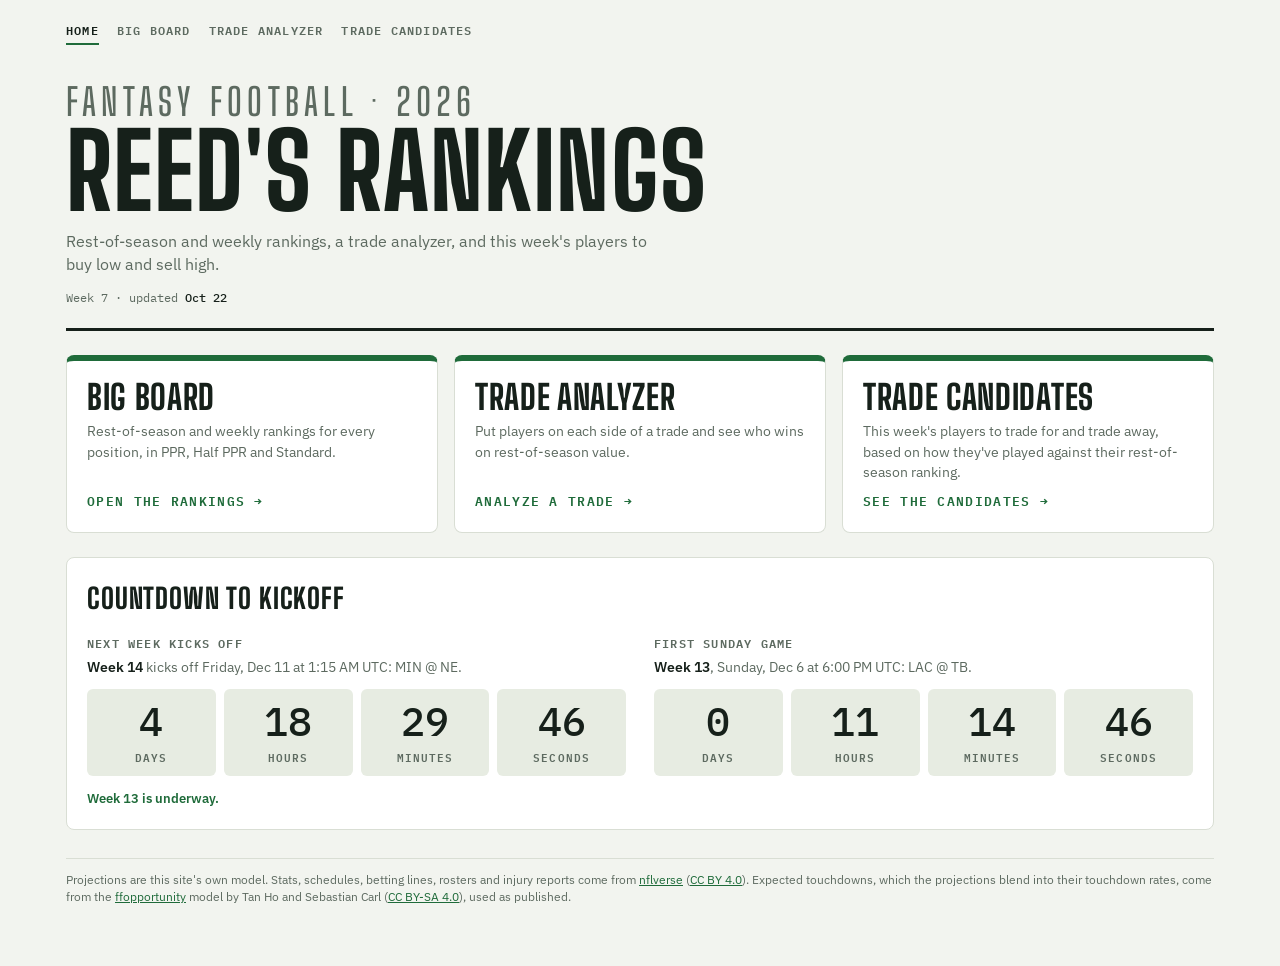
==== commit 68ad5864: "updated weekly and ros rankings" ====
--- a/index.html
+++ b/index.html
@@ -97,7 +97,7 @@
   <p class="credit">Projections are this site's own model. Stats, schedules, betting lines, rosters and injury reports come from <a href="https://github.com/nflverse" target="_blank" rel="noopener">nflverse</a> (<a href="https://creativecommons.org/licenses/by/4.0/" target="_blank" rel="noopener">CC BY 4.0</a>). Expected touchdowns, which the projections blend into their touchdown rates, come from the <a href="https://github.com/ffverse/ffopportunity" target="_blank" rel="noopener">ffopportunity</a> model by Tan Ho and Sebastian Carl (<a href="https://creativecommons.org/licenses/by-sa/4.0/" target="_blank" rel="noopener">CC BY-SA 4.0</a>), used as published.</p>
 </div>
 
-<script src="data.js?v=09ab7bc0fd"></script>
+<script src="data.js?v=2ad59ba9bf"></script>
 <script>
 try{
   document.getElementById('kicker').textContent=`Fantasy football · ${INFO.season}`;
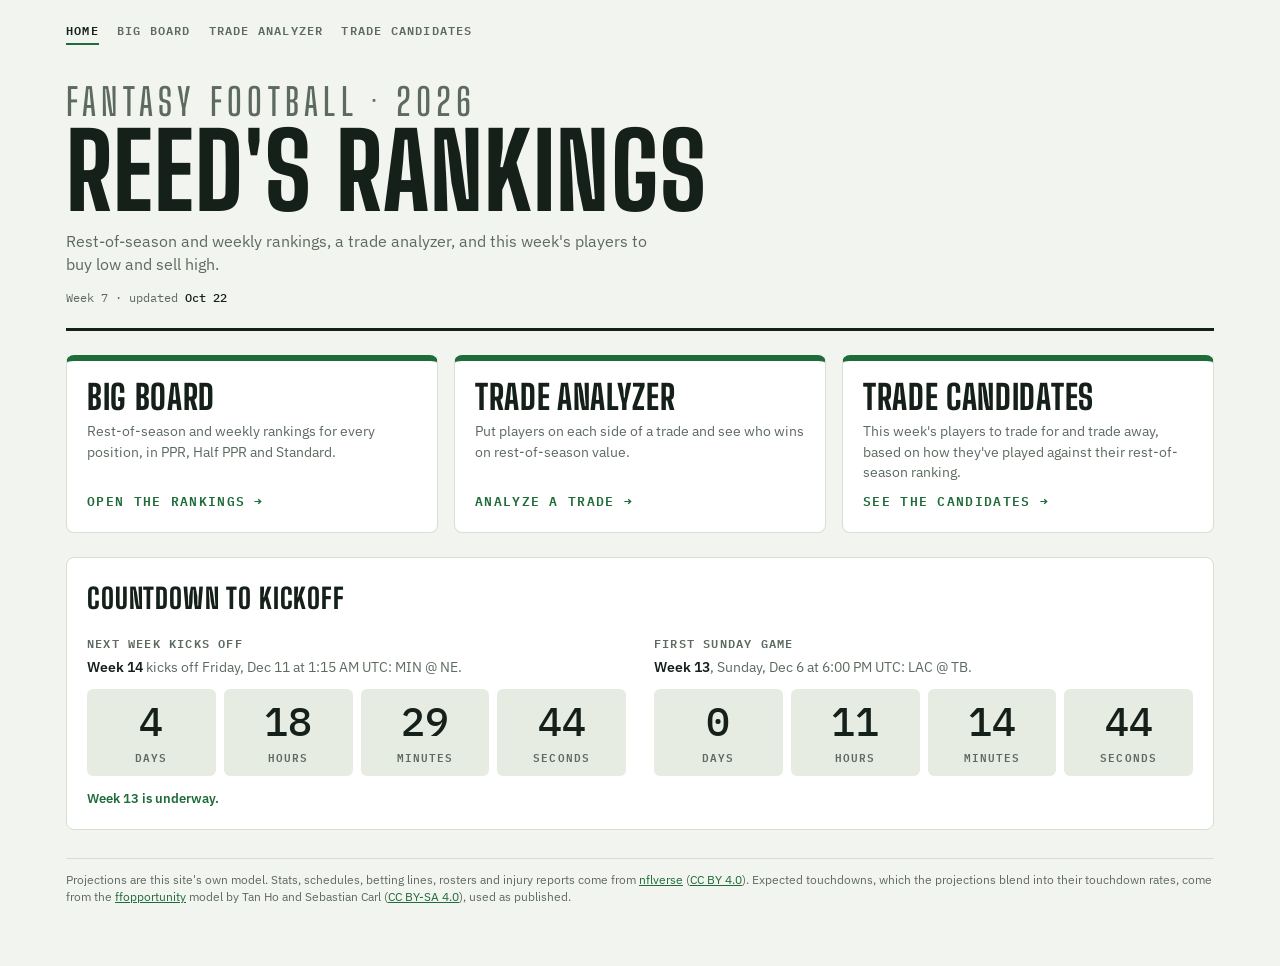
==== commit 7bfcc3db: "Clean up rest-of-season rankings and rebuild for Week 7 Remove empty rows and tied ranks from the RO" ====
--- a/index.html
+++ b/index.html
@@ -97,7 +97,7 @@
   <p class="credit">Projections are this site's own model. Stats, schedules, betting lines, rosters and injury reports come from <a href="https://github.com/nflverse" target="_blank" rel="noopener">nflverse</a> (<a href="https://creativecommons.org/licenses/by/4.0/" target="_blank" rel="noopener">CC BY 4.0</a>). Expected touchdowns, which the projections blend into their touchdown rates, come from the <a href="https://github.com/ffverse/ffopportunity" target="_blank" rel="noopener">ffopportunity</a> model by Tan Ho and Sebastian Carl (<a href="https://creativecommons.org/licenses/by-sa/4.0/" target="_blank" rel="noopener">CC BY-SA 4.0</a>), used as published.</p>
 </div>
 
-<script src="data.js?v=2ad59ba9bf"></script>
+<script src="data.js?v=b7a813c1a7"></script>
 <script>
 try{
   document.getElementById('kicker').textContent=`Fantasy football · ${INFO.season}`;
